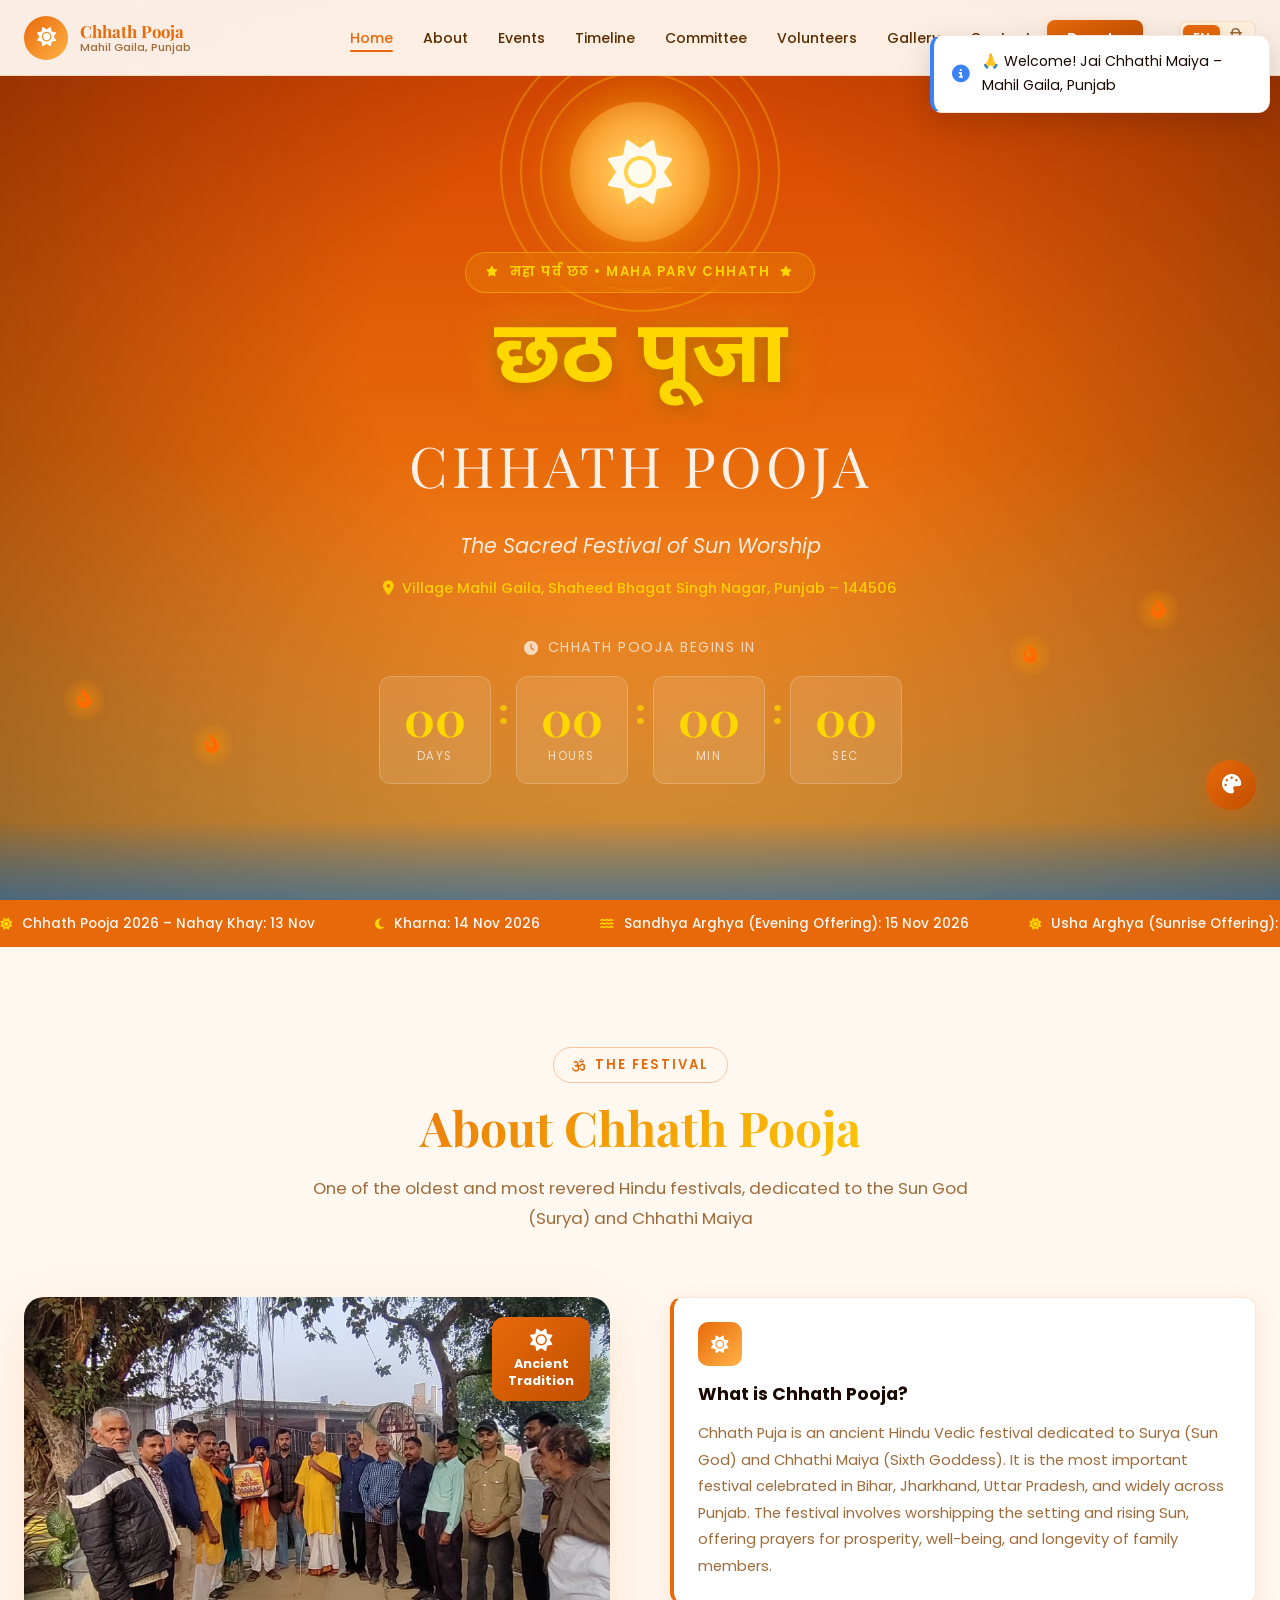
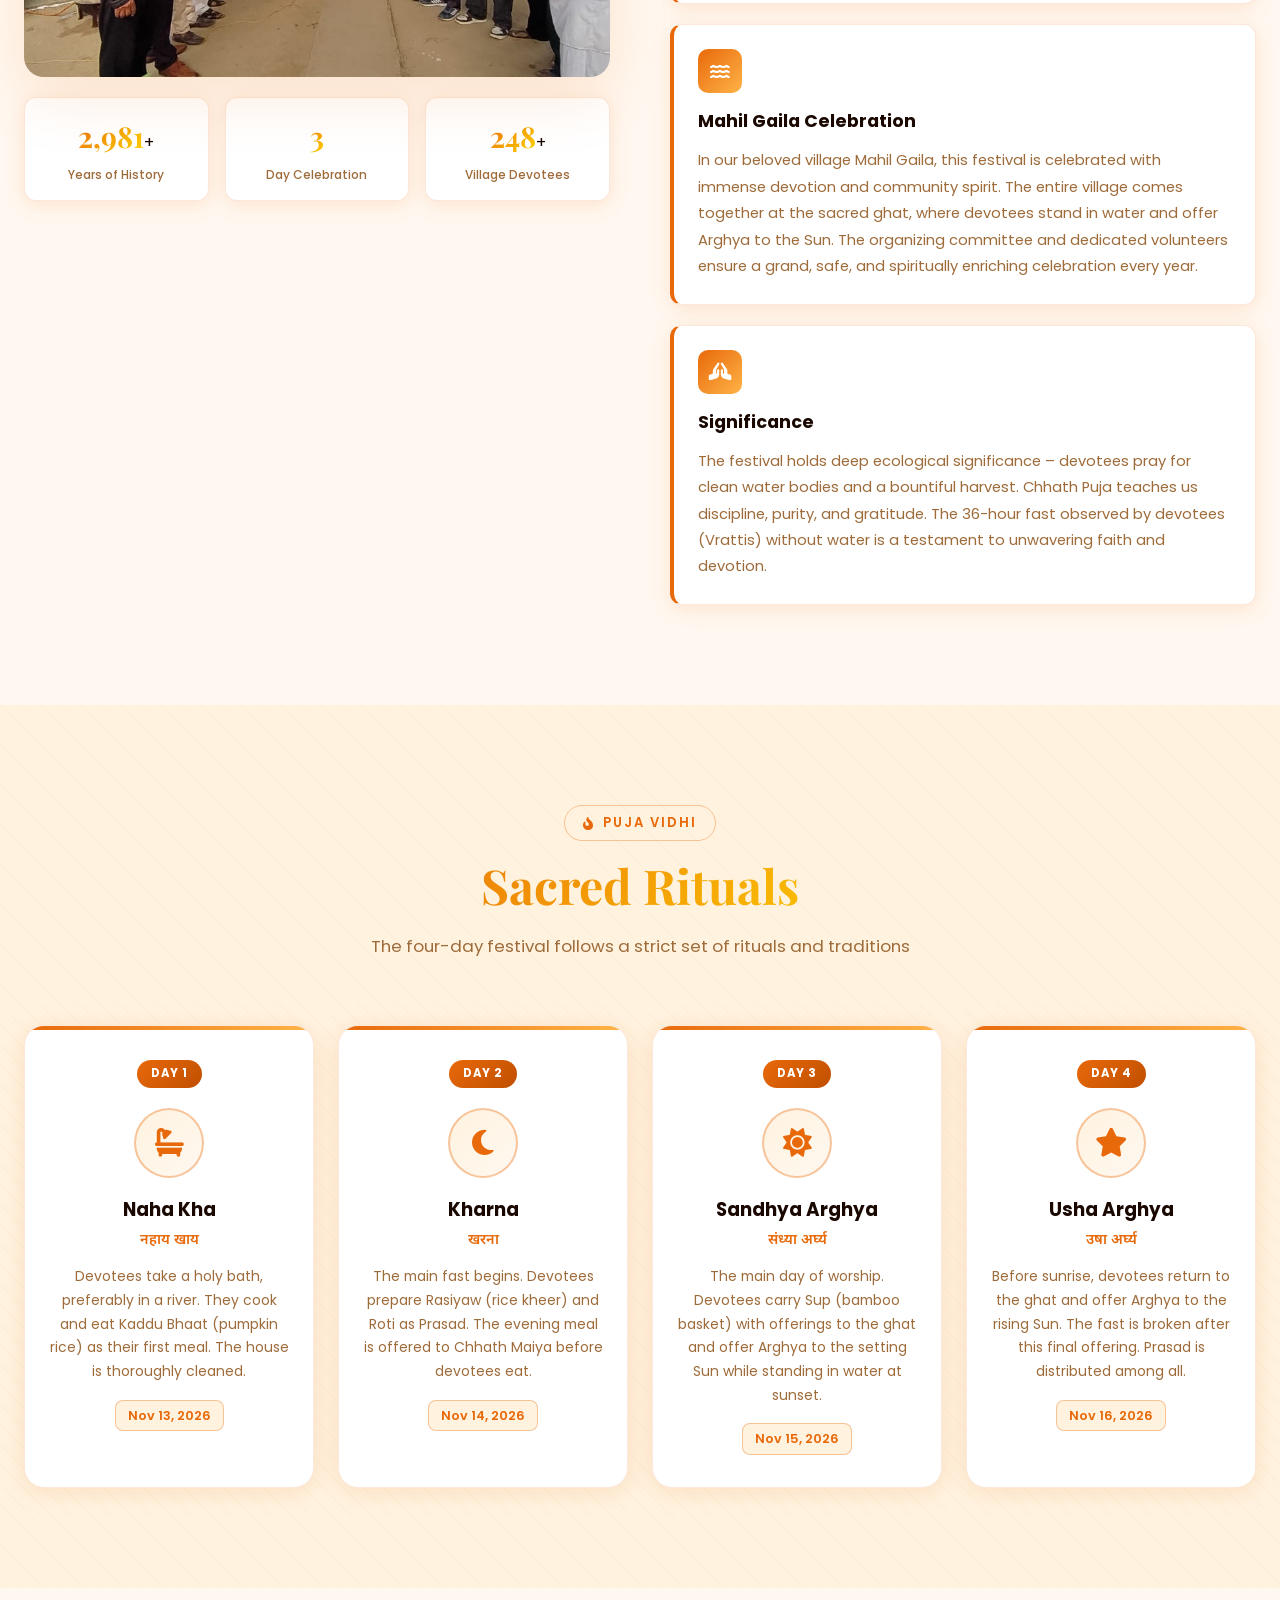
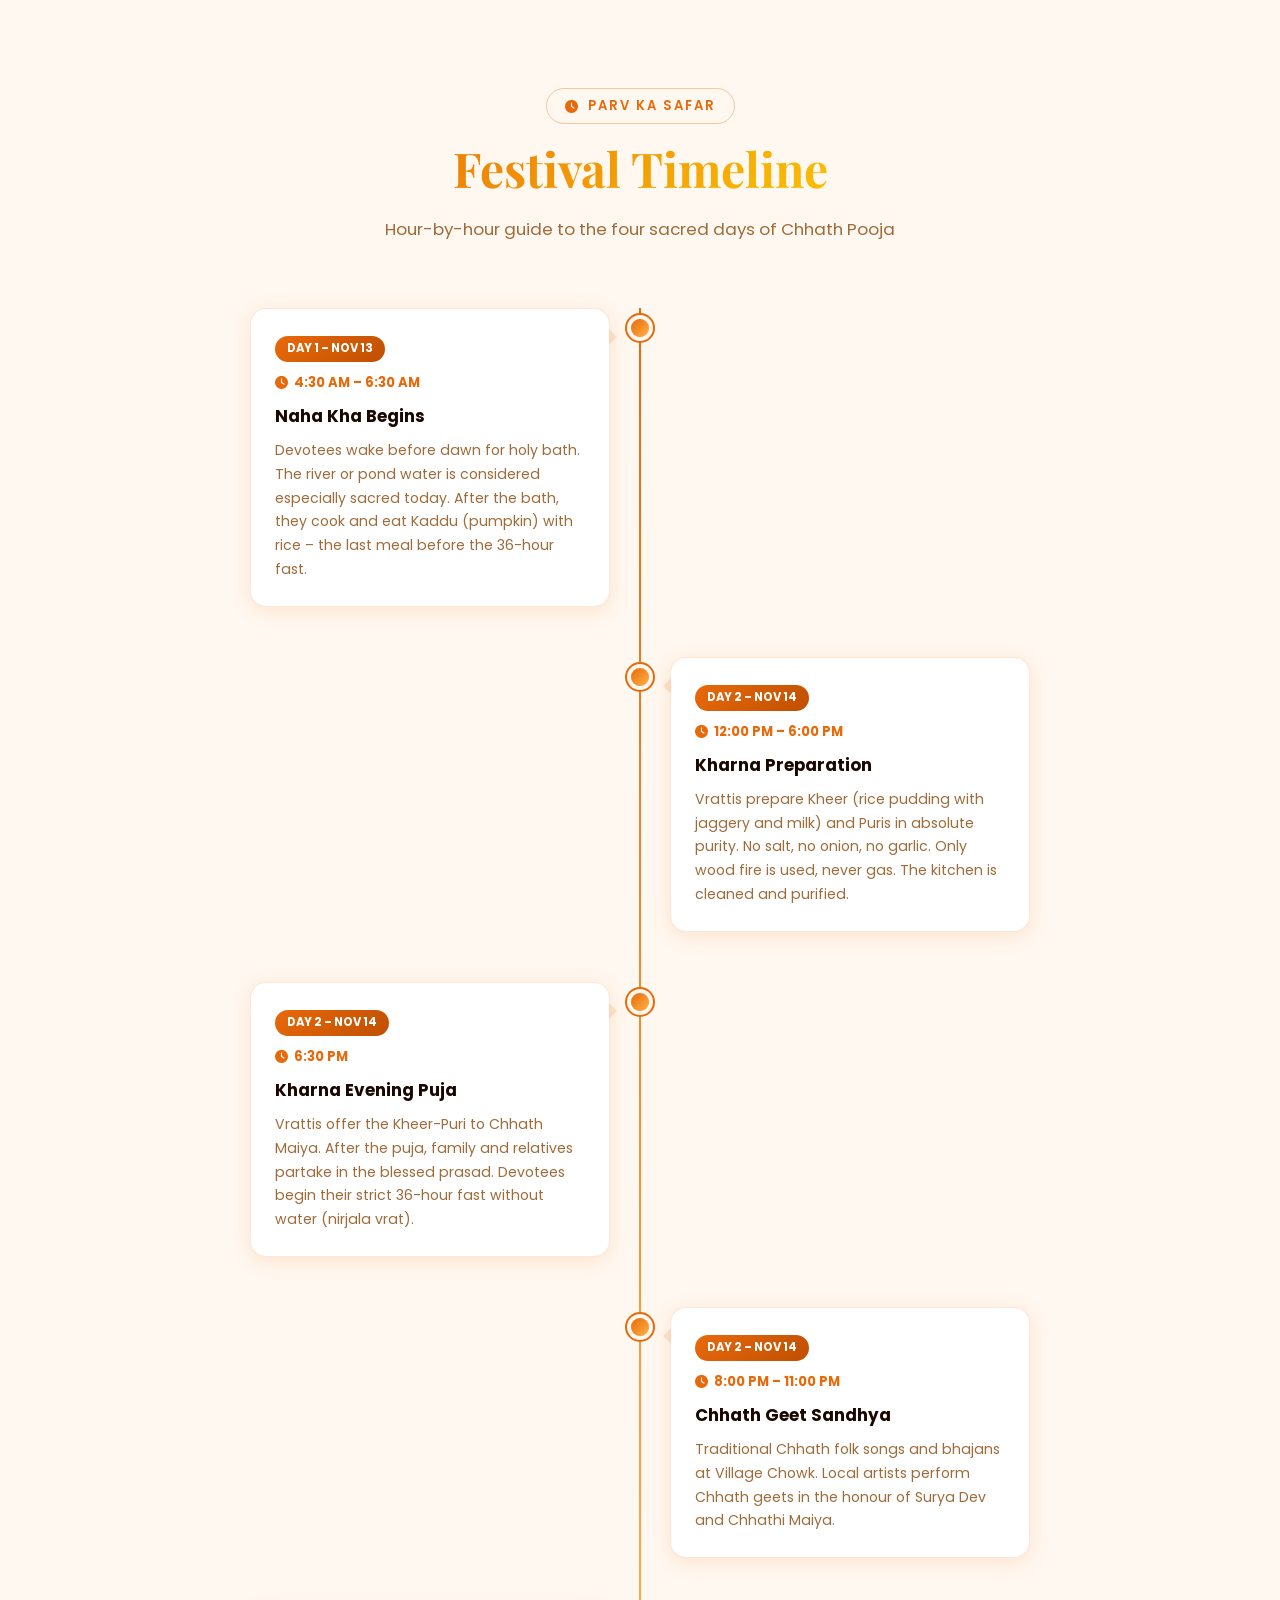
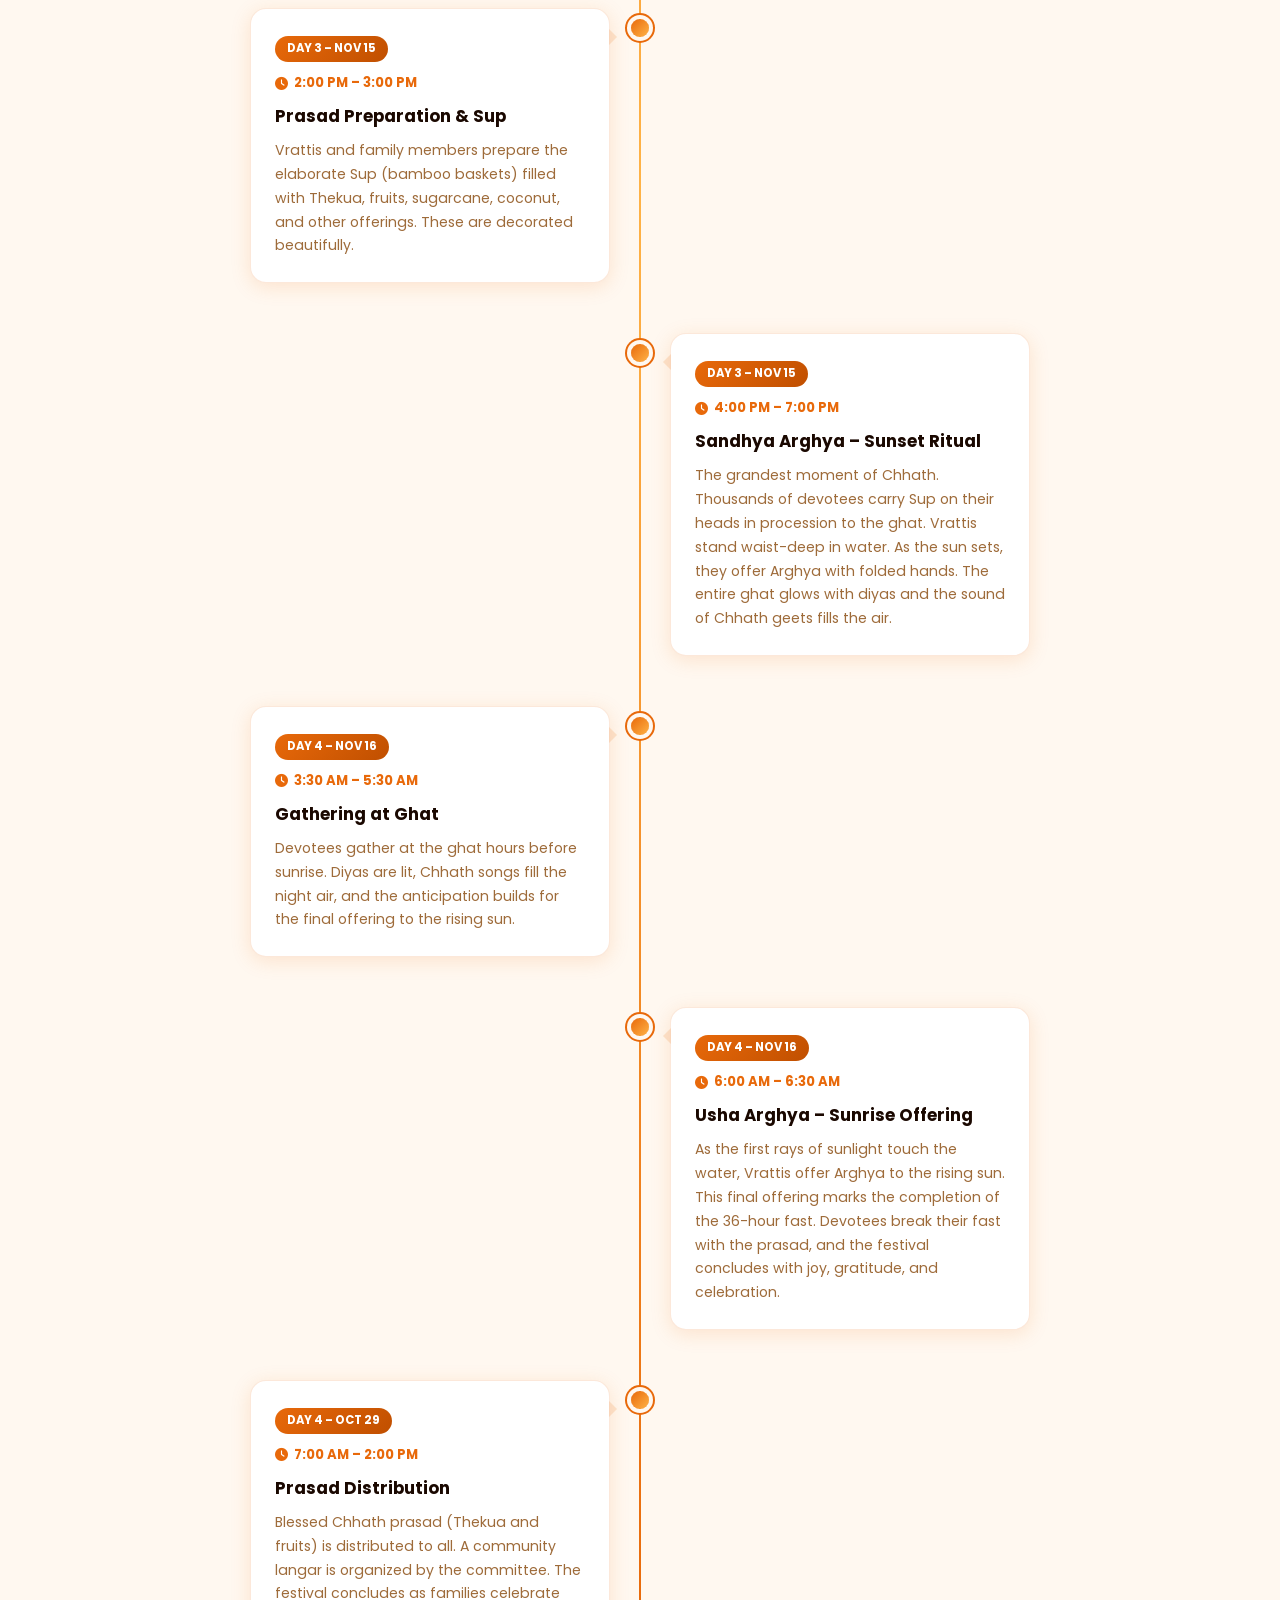
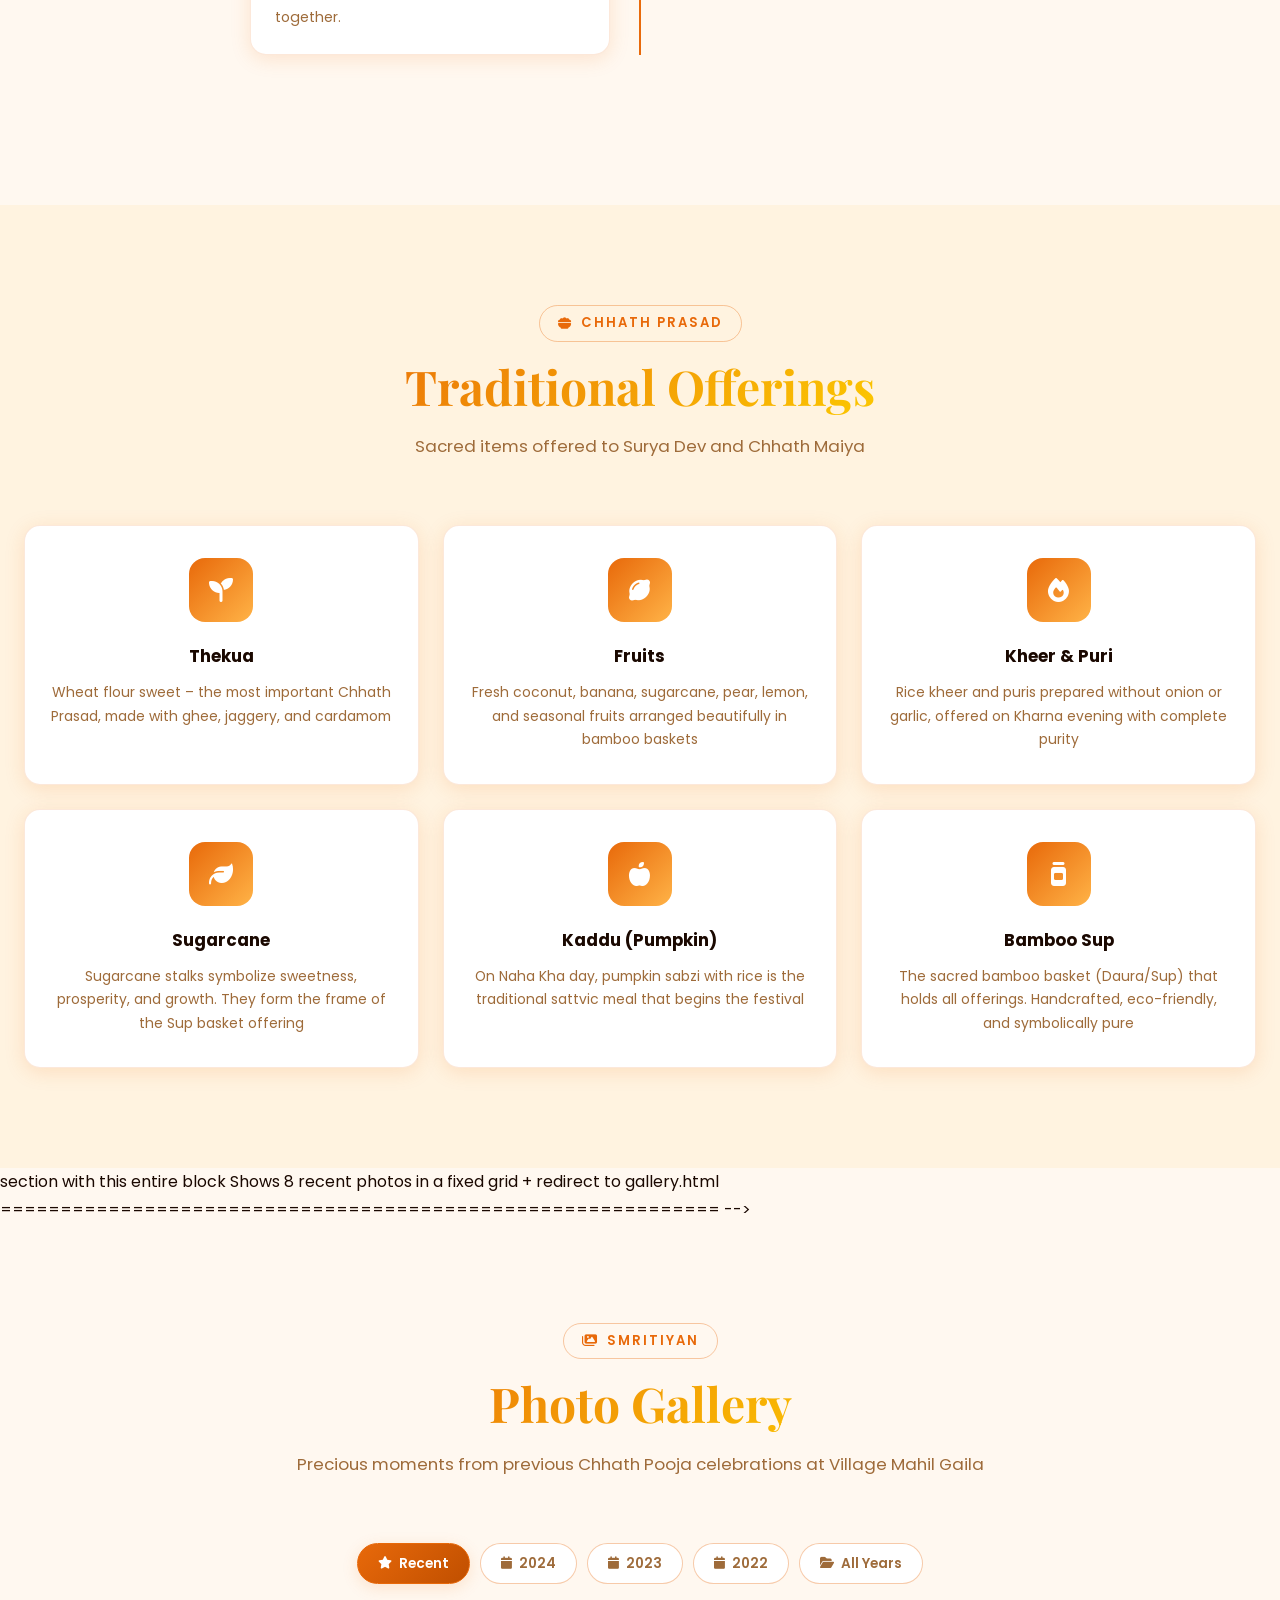
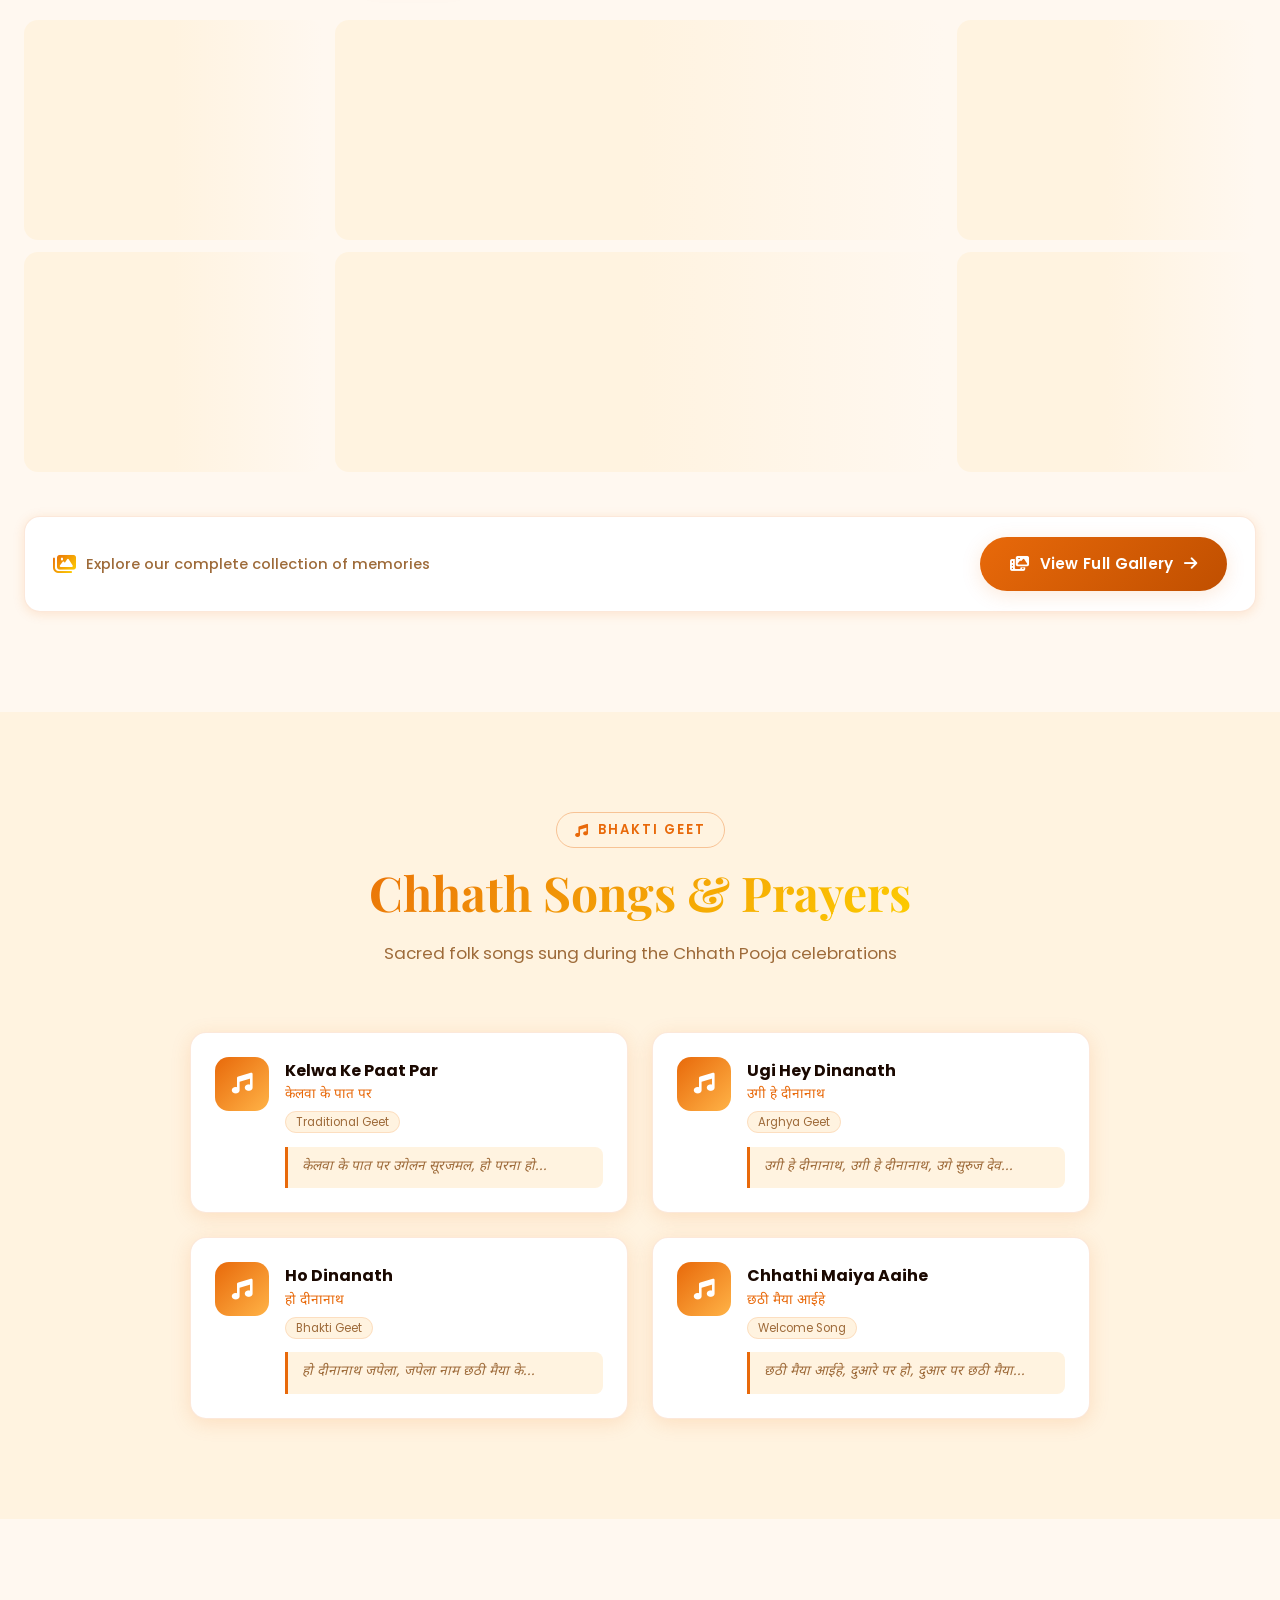
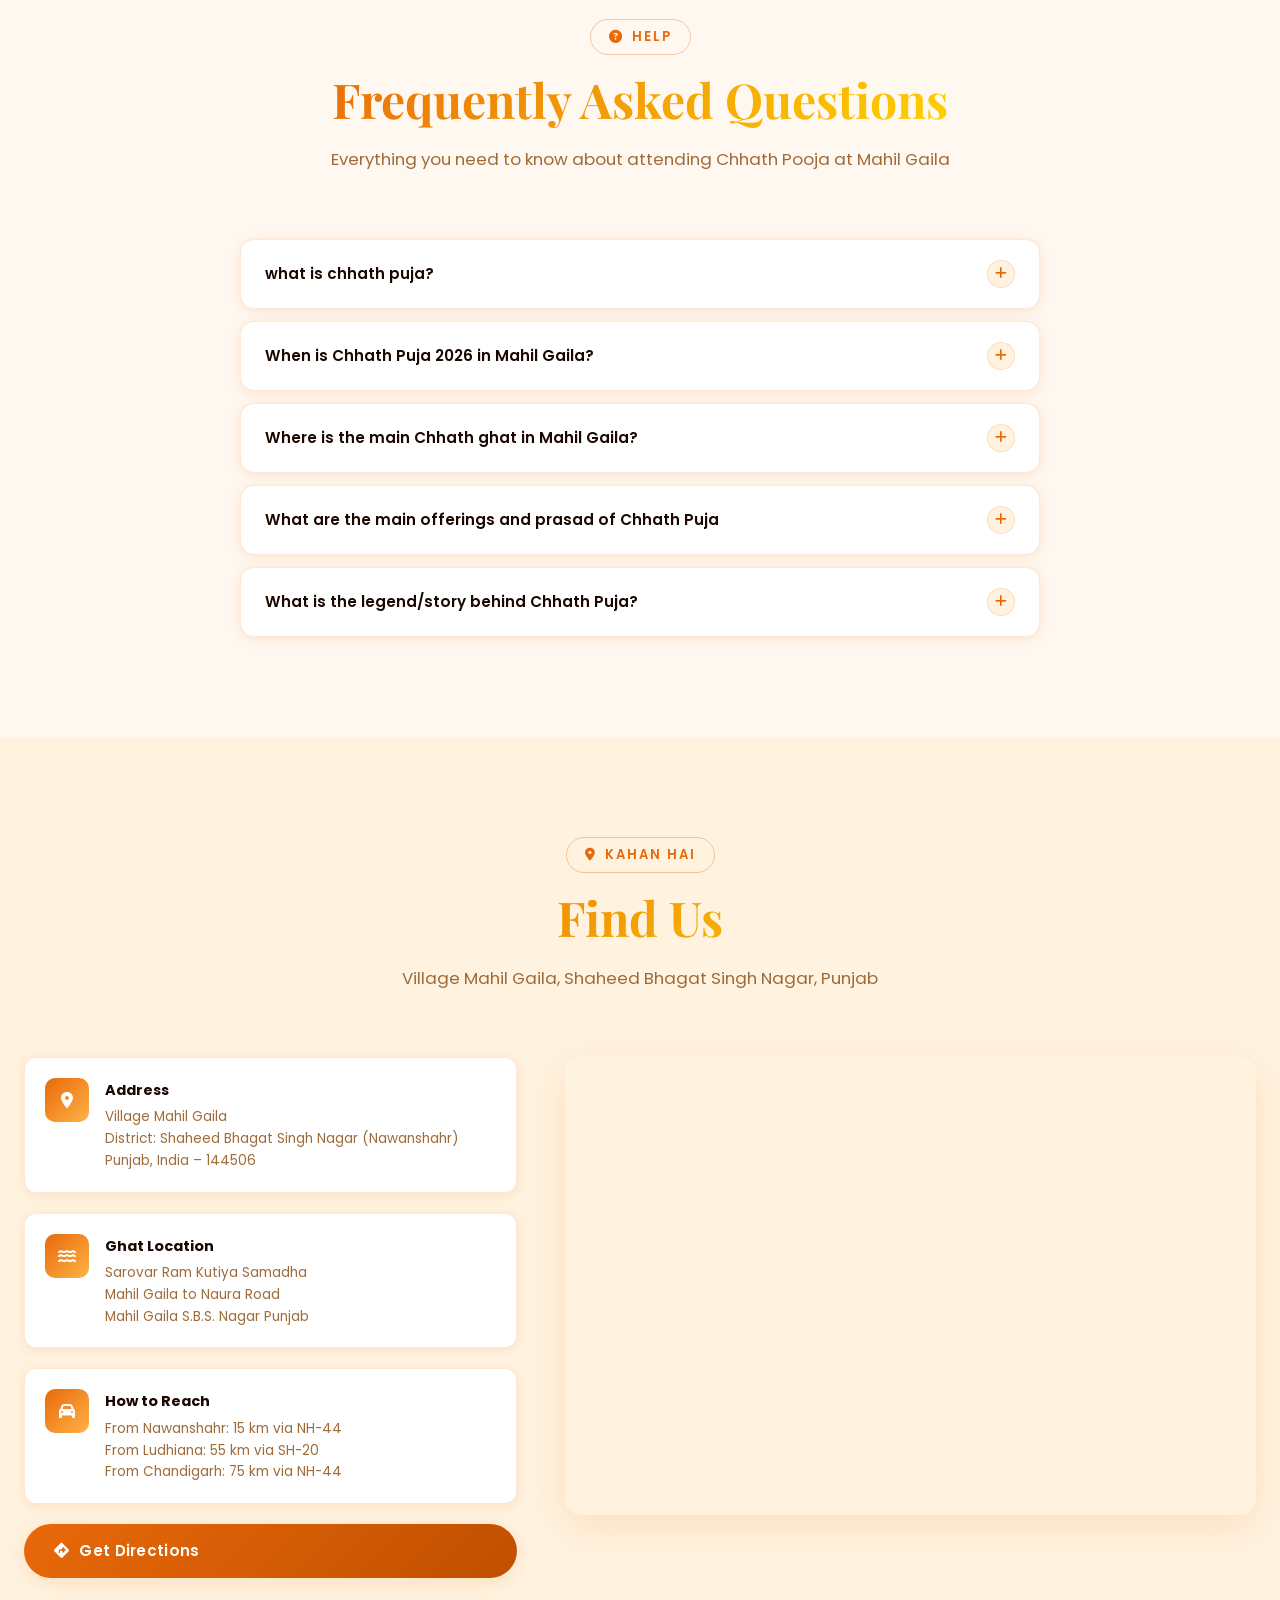
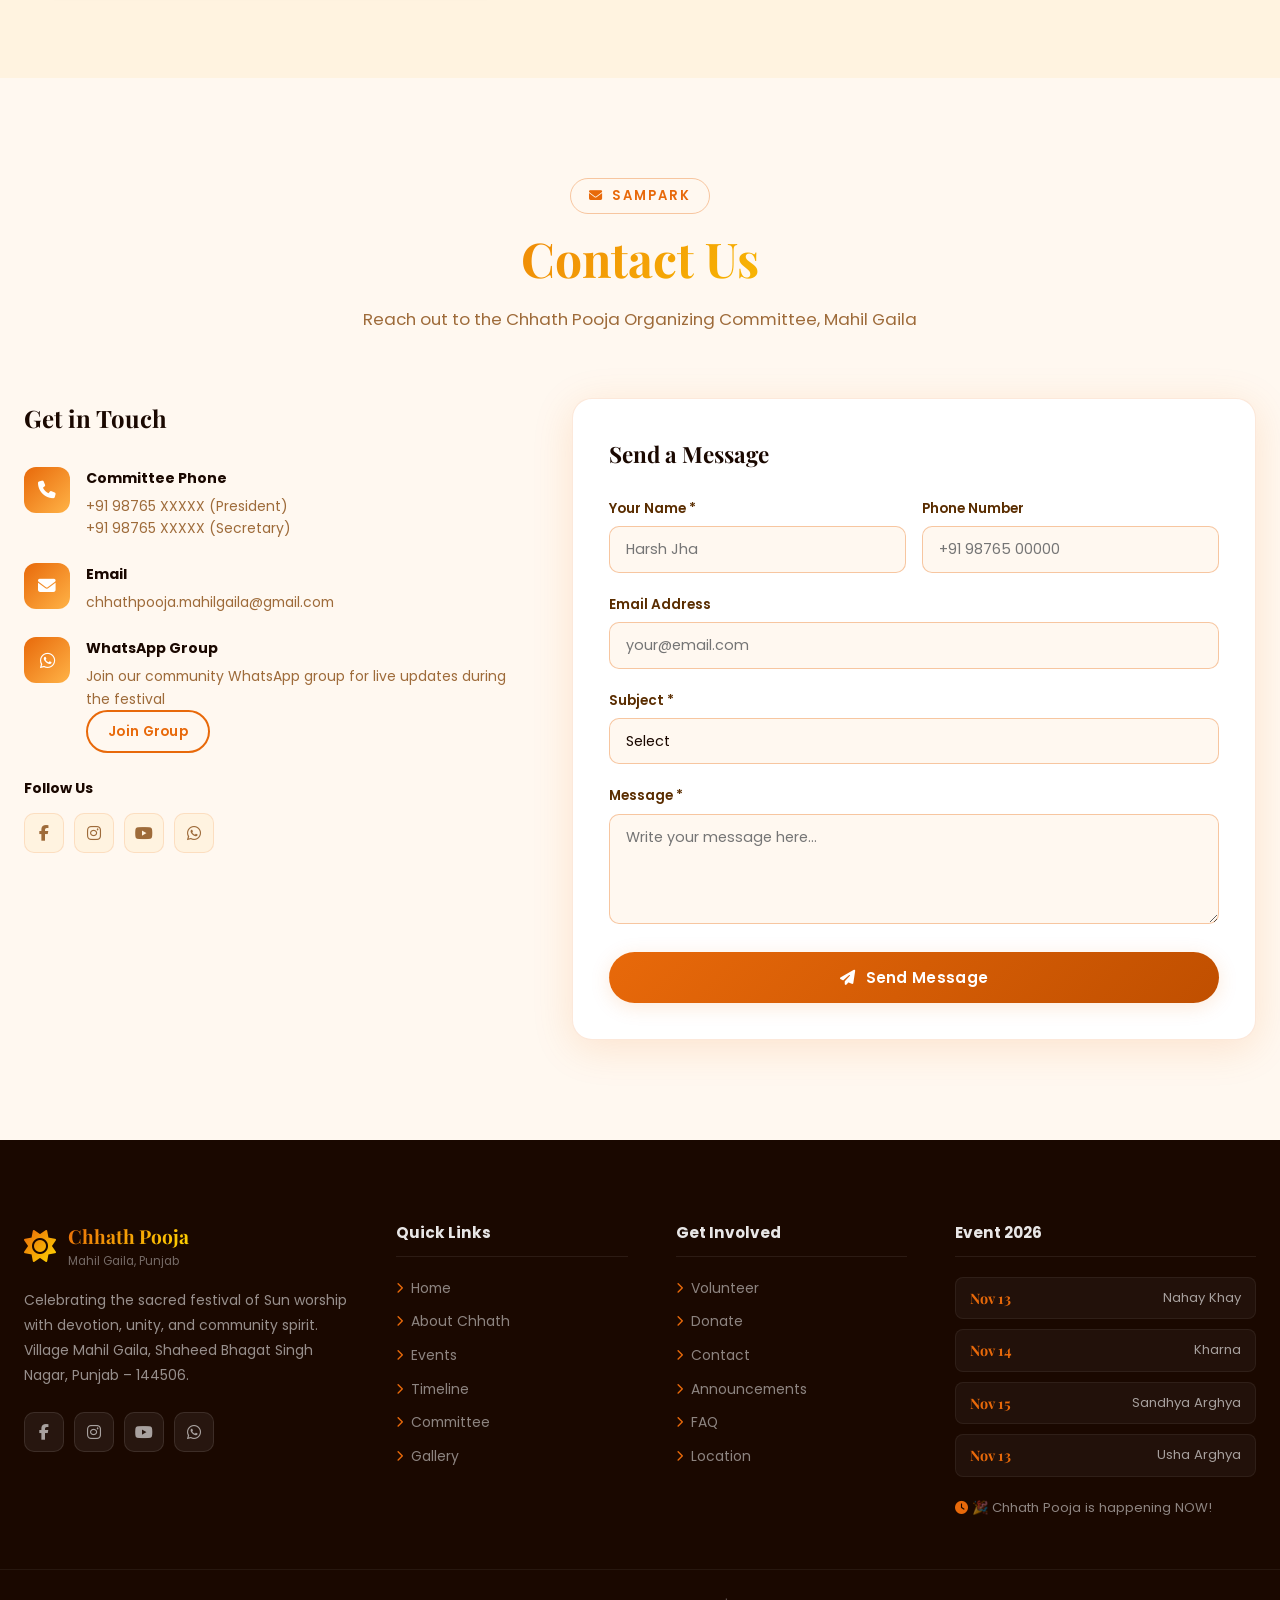
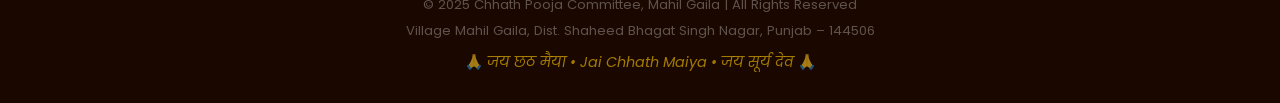
==== index.html @ b9996866 "Update print statement from 'Hello' to 'Goodbye'" ====
<!DOCTYPE html>
<html lang="en" data-theme="saffron">
<head>
  <meta charset="UTF-8" />
  <meta name="viewport" content="width=device-width, initial-scale=1.0" />

  <title>Chhath Puja 2026 | Mahil Gaila Village, Punjab | Official Celebration Website</title>

  <meta name="description" content="Official Chhath Puja 2026 website of Mahil Gaila Village, Shaheed Bhagat Singh Nagar, Punjab. Discover the history, rituals, schedule, gallery, volunteer activities and community celebrations of Chhath Mahaparv." />

  <meta name="keywords" content="Chhath Puja 2026, Chhath Mahaparv, Mahil Gaila, Chhath Puja Punjab, Chhath Festival, Surya Arghya, Chhathi Maiya, Bihar Festival, Chhath Celebration, Mahil Gaila Village, Shaheed Bhagat Singh Nagar" />

  <meta name="author" content="Chhath Puja Committee Mahil Gaila" />
  <meta name="robots" content="index, follow" />
  <meta name="theme-color" content="rgba(255, 248, 240, 0.95)" />

  <link rel="canonical" href="https://chathpujamahilgaila.vercel.app/" />

  <!-- Open Graph -->

  <meta property="og:title" content="Chhath Puja 2026 | Mahil Gaila Village, Punjab" />
  <meta property="og:description" content="Official website of Chhath Puja Mahaparv celebrated in Mahil Gaila Village, Punjab. Explore traditions, rituals, schedules and community participation." />
  <meta property="og:type" content="website" />
  <meta property="og:url" content="https://chathpujamahilgaila.vercel.app/" />
  <meta property="og:site_name" content="Chhath Puja Mahil Gaila" />
  <meta property="og:image" content="https://chathpujamahilgaila.vercel.app/faviconImg.png" />

  <!-- Twitter -->

  <meta name="twitter:card" content="summary_large_image" />
  <meta name="twitter:title" content="Chhath Puja 2026 | Mahil Gaila Village" />
  <meta name="twitter:description" content="Official Chhath Mahaparv website of Mahil Gaila Village, Punjab." />
  <meta name="twitter:image" content="https://chathpujamahilgaila.vercel.app/faviconImg.png" />

  <!-- Google Fonts -->

  <link rel="preconnect" href="https://fonts.googleapis.com" />
  <link rel="preconnect" href="https://fonts.gstatic.com" crossorigin />
  <link href="https://fonts.googleapis.com/css2?family=Playfair+Display:wght@400;600;700;900&family=Poppins:wght@300;400;500;600;700&family=Noto+Sans+Devanagari:wght@400;600;700&display=swap" rel="stylesheet" />

  <!-- Font Awesome -->

  <link rel="stylesheet" href="https://cdnjs.cloudflare.com/ajax/libs/font-awesome/6.5.0/css/all.min.css" />

  <!-- AOS -->

  <link rel="stylesheet" href="https://cdnjs.cloudflare.com/ajax/libs/aos/2.3.4/aos.css" />

  <!-- Main CSS -->

  <link rel="stylesheet" href="style.css" />

  <!-- Favicon -->

  <link rel="icon" type="image/png" href="faviconImg.png">

  <!-- Structured Data -->

  <script type="application/ld+json">
  {
    "@context": "https://schema.org",
    "@type": "Festival",
    "name": "Chhath Puja Mahaparv 2026",
    "description": "Annual Chhath Puja celebration organized by the Chhath Puja Committee of Mahil Gaila Village.",
    "url": "https://chathpujamahilgaila.vercel.app/",
    "location": {
      "@type": "Place",
      "name": "Mahil Gaila Village",
      "address": {
        "@type": "PostalAddress",
        "addressLocality": "Mahil Gaila",
        "addressRegion": "Punjab",
        "addressCountry": "India"
      }
    },
    "organizer": {
      "@type": "Organization",
      "name": "Chhath Puja Committee Mahil Gaila"
    }
  }
  </script>

</head>

<body>

  <!-- ============================================================
       PRELOADER
  ============================================================ -->
  <div id="preloader">
    <div class="preloader-inner">
      <div class="sun-loader">
        <div class="sun-ring"></div>
        <div class="sun-ring"></div>
        <div class="sun-core"><i class="fas fa-sun"></i></div>
      </div>
      <p class="preloader-text">जय छठ मैया</p>
      <p class="preloader-sub">Loading Chhath Pooja Mahil Gaila</p>
    </div>
  </div>

  <!-- ============================================================
       THEME SWITCHER
  ============================================================ -->
  <div class="theme-switcher" id="themeSwitcher">
    <button class="theme-toggle-btn" id="themeToggleBtn" title="Switch Theme">
      <i class="fas fa-palette"></i>
    </button>
    <div class="theme-panel" id="themePanel">
      <p class="theme-label">Choose Theme</p>
      <div class="theme-options">
        <button class="theme-option active" data-theme="saffron" title="Saffron Sunrise">
          <span class="theme-dot"></span>
          <span>Saffron</span>
        </button>
        <button class="theme-option" data-theme="royal" title="Royal Blue">
          <span class="theme-dot"></span>
          <span>Royal</span>
        </button>
        <button class="theme-option" data-theme="earth" title="Earth Tones">
          <span class="theme-dot"></span>
          <span>Earth</span>
        </button>
        <button class="theme-option" data-theme="night" title="Night Sky">
          <span class="theme-dot"></span>
          <span>Night</span>
        </button>
      </div>
    </div>
  </div>

  <!-- ============================================================
       SCROLL TO TOP
  ============================================================ -->
  <button class="scroll-top" id="scrollTop" title="Back to top">
    <i class="fas fa-arrow-up"></i>
  </button>

  <!-- ============================================================
       NAVIGATION
  ============================================================ -->
  <nav class="navbar" id="navbar">
    <div class="nav-container">
      <div class="nav-logo">
        <div class="logo-icon"><i class="fas fa-sun"></i></div>
        <div class="logo-text">
          <span class="logo-main">Chhath Pooja</span>
          <span class="logo-sub">Mahil Gaila, Punjab</span>
        </div>
      </div>

      <ul class="nav-links" id="navLinks">
        <li><a href="#home" class="nav-link active">Home</a></li>
        <li><a href="#about" class="nav-link">About</a></li>
        <li><a href="#events" class="nav-link">Events</a></li>
        <li><a href="#timeline" class="nav-link">Timeline</a></li>
        <li><a href="#committee" class="nav-link">Committee</a></li>
        <li><a href="#volunteers" class="nav-link">Volunteers</a></li>
        <li><a href="#gallery" class="nav-link">Gallery</a></li>
        <li><a href="#contact" class="nav-link">Contact</a></li>
        <li><a href="#donate" class="nav-link nav-cta">Donate</a></li>
      </ul>

      <div class="nav-right">
        <div class="lang-switcher">
          <button class="lang-btn active" data-lang="en">EN</button>
          <button class="lang-btn" data-lang="hi">हि</button>
        </div>
        <button class="hamburger" id="hamburger" aria-label="Toggle menu">
          <span></span><span></span><span></span>
        </button>
      </div>
    </div>
  </nav>

  <!-- ============================================================
       HERO SECTION
  ============================================================ -->
  <section class="hero" id="home">
    <div class="hero-bg">
      <div class="hero-overlay"></div>
      <div class="hero-particles" id="heroParticles"></div>
      <!-- Decorative Sun -->
      <div class="hero-sun">
        <div class="sun-halo"></div>
        <div class="sun-halo"></div>
        <div class="sun-halo"></div>
        <div class="sun-glow"><i class="fas fa-sun"></i></div>
      </div>
      <!-- Water Ripples -->
      <div class="hero-water">
        <div class="water-ripple"></div>
        <div class="water-ripple"></div>
        <div class="water-ripple"></div>
      </div>
    </div>

    <div class="hero-content">
      <div class="hero-badge" data-aos="fade-down" data-aos-duration="800">
        <i class="fas fa-star"></i>
        <span>महा पर्व छठ • Maha Parv Chhath</span>
        <i class="fas fa-star"></i>
      </div>
      <h1 class="hero-title" data-aos="fade-up" data-aos-duration="1000" data-aos-delay="100">
        <span class="hero-devanagari">छठ पूजा</span>
        <span class="hero-english">Chhath Pooja</span>
      </h1>
      <p class="hero-tagline" data-aos="fade-up" data-aos-duration="1000" data-aos-delay="200">
        <span class="lang-en">The Sacred Festival of Sun Worship</span>
        <span class="lang-hi" style="display:none">सूर्य उपासना का पवित्र पर्व</span>
      </p>
      <p class="hero-location" data-aos="fade-up" data-aos-duration="1000" data-aos-delay="300">
        <i class="fas fa-map-marker-alt"></i>
        <span class="lang-en">Village Mahil Gaila, Shaheed Bhagat Singh Nagar, Punjab – 144506</span>
        <span class="lang-hi" style="display:none">ग्राम महिल गैला, शहीद भगत सिंह नगर, पंजाब – 144506</span>
      </p>

      <!-- Countdown Timer -->
      <div class="hero-countdown" data-aos="fade-up" data-aos-duration="1000" data-aos-delay="400">
        <p class="countdown-label">
          <i class="fas fa-clock"></i>
          <span class="lang-en">Chhath Pooja Begins In</span>
          <span class="lang-hi" style="display:none">अगला छठ पर्व शुरू होगा</span>
        </p>
        <div class="countdown-grid" id="heroCountdown">
          <div class="countdown-item">
            <span class="count-number" id="cd-days">00</span>
            <span class="count-label">Days</span>
          </div>
          <div class="countdown-sep">:</div>
          <div class="countdown-item">
            <span class="count-number" id="cd-hours">00</span>
            <span class="count-label">Hours</span>
          </div>
          <div class="countdown-sep">:</div>
          <div class="countdown-item">
            <span class="count-number" id="cd-minutes">00</span>
            <span class="count-label">Min</span>
          </div>
          <div class="countdown-sep">:</div>
          <div class="countdown-item">
            <span class="count-number" id="cd-seconds">00</span>
            <span class="count-label">Sec</span>
          </div>
        </div>
      </div>

      <!-- <div class="hero-actions" data-aos="fade-up" data-aos-duration="1000" data-aos-delay="500">
        <a href="#events" class="btn btn-primary">
          <i class="fas fa-calendar-alt"></i>
          <span class="lang-en">View Events</span>
          <span class="lang-hi" style="display:none">कार्यक्रम देखें</span>
        </a>
        <a href="#about" class="btn btn-outline">
          <i class="fas fa-book-open"></i>
          <span class="lang-en">Learn More</span>
          <span class="lang-hi" style="display:none">और जानें</span>
        </a>
      </div> -->
    </div>



    <!-- Floating Diya Elements -->
    <div class="floating-diyas">
      <div class="diya diya-1"><i class="fas fa-fire-flame-curved"></i></div>
      <div class="diya diya-2"><i class="fas fa-fire-flame-curved"></i></div>
      <div class="diya diya-3"><i class="fas fa-fire-flame-curved"></i></div>
      <div class="diya diya-4"><i class="fas fa-fire-flame-curved"></i></div>
    </div>
  </section>

  <!-- ============================================================
       MARQUEE / ANNOUNCEMENT BAR
  ============================================================ -->
  <div class="announcement-bar">
    <div class="announcement-track">
      <span><i class="fas fa-sun"></i> Chhath Pooja 2026 – Nahay Khay: 13 Nov</span>
      <span><i class="fas fa-moon"></i> Kharna: 14 Nov 2026</span>
      <span><i class="fas fa-water"></i> Sandhya Arghya (Evening Offering): 15 Nov 2026</span>
      <span><i class="fas fa-sun"></i> Usha Arghya (Sunrise Offering): 16 Nov 2026</span>
      <span><i class="fas fa-map-marker-alt"></i> Location: Village Mahil Gaila, SBS Nagar, Punjab 144506</span>
      <span><i class="fas fa-hands-praying"></i> जय छठ मैया • Jai Chhath Maiya</span>
      <span><i class="fas fa-sun"></i> Chhath Pooja 2026 – Nahay Khay: 13 Nov</span>
      <span><i class="fas fa-moon"></i> Kharna: 14 Nov 2026</span>
      <span><i class="fas fa-water"></i> Sandhya Arghya (Evening Offering): 15 Nov 2026</span>
      <span><i class="fas fa-sun"></i> Usha Arghya (Sunrise Offering): 16 Nov 2026</span>
      <span><i class="fas fa-map-marker-alt"></i> Location: Village Mahil Gaila, SBS Nagar, Punjab 144506</span>
      <span><i class="fas fa-hands-praying"></i> जय छठ मैया • Jai Chhath Maiya</span>
    </div>
     
  </div>

  <!-- ============================================================
       ABOUT SECTION
  ============================================================ -->
  <section class="section about-section" id="about">
    <div class="container">
      <div class="section-header" data-aos="fade-up">
        <span class="section-eyebrow"><i class="fas fa-om"></i> The Festival</span>
        <h2 class="section-title">About Chhath Pooja</h2>
        <p class="section-subtitle">One of the oldest and most revered Hindu festivals, dedicated to the Sun God (Surya) and Chhathi Maiya</p>
      </div>

      <div class="about-grid">
        <div class="about-visual" data-aos="fade-right" data-aos-duration="1000">
          <div class="about-image-container">
            <img src="img1.jpeg"
                 alt="Chhath Pooja celebration at sunrise" class="about-main-img" loading="lazy" />
            <div class="about-img-badge">
              <i class="fas fa-sun"></i>
              <span>Ancient<br/>Tradition</span>
            </div>
          </div>
          <div class="about-stats-row">
            <div class="about-stat">
              <span class="stat-num" data-target="3000">3000</span><span>+</span>
              <span class="stat-label">Years of History</span>
            </div>
            <div class="about-stat">
              <span class="stat-num" data-target="4">0</span>
              <span class="stat-label">Day Celebration</span>
            </div>
            <div class="about-stat">
              <span class="stat-num" data-target="250">0</span><span>+</span>
              <span class="stat-label">Village Devotees</span>
            </div>
          </div>
        </div>

        <div class="about-content" data-aos="fade-left" data-aos-duration="1000">
          <div class="about-card">
            <div class="about-card-icon"><i class="fas fa-sun"></i></div>
            <h3>What is Chhath Pooja?</h3>
            
            <p><span class="lang-en">Chhath Puja is an ancient Hindu Vedic festival dedicated to Surya (Sun God) and Chhathi Maiya (Sixth Goddess). It is the most important festival celebrated in Bihar, Jharkhand, Uttar Pradesh, and widely across Punjab. The festival involves worshipping the setting and rising Sun, offering prayers for prosperity, well-being, and longevity of family members.</span></p>
            <p><span class="lang-hi" style="display:none">छठ पूजा एक प्राचीन हिंदू वैदिक त्योहार है जो सूर्य देव (सूर्य भगवान) और छठी मैया (छठी देवी) को समर्पित है। यह बिहार, झारखंड, उत्तर प्रदेश और पंजाब में बड़े स्तर पर मनाया जाने वाला सबसे महत्वपूर्ण त्योहार है। इस पर्व में डूबते और उगते सूर्य की पूजा की जाती है तथा परिवार के सदस्यों की सुख-समृद्धि, कल्याण और दीर्घायु के लिए प्रार्थना की जाती है।</span></p>
          </div>
          <div class="about-card">
            <div class="about-card-icon"><i class="fas fa-water"></i></div>
            <h3>Mahil Gaila Celebration</h3>
            <p><span class="lang-en">In our beloved village Mahil Gaila, this festival is celebrated with immense devotion and community spirit. The entire village comes together at the sacred ghat, where devotees stand in water and offer Arghya to the Sun. The organizing committee and dedicated volunteers ensure a grand, safe, and spiritually enriching celebration every year.</span></p>
            <p><span class="lang-hi" style="display:none">हमारे प्यारे गांव महिल गैला में, यह त्योहार अत्यंत भक्ति और सामुदायिक भावना के साथ मनाया जाता है। पूरा गांव पवित्र घाट पर एकत्र होता है, जहां भक्त पानी में खड़े होकर सूर्य को अर्घ्य अर्पित करते हैं। आयोजक समिति और समर्पित स्वयंसेवक हर साल एक भव्य, सुरक्षित और आध्यात्मिक रूप से समृद्ध उत्सव सुनिश्चित करते हैं।</span></p>
          </div>
          <div class="about-card">
            <div class="about-card-icon"><i class="fas fa-hands-praying"></i></div>
            <h3>Significance</h3>
            <p>The festival holds deep ecological significance – devotees pray for clean water bodies and a bountiful harvest. Chhath Puja teaches us discipline, purity, and gratitude. The 36-hour fast observed by devotees (Vrattis) without water is a testament to unwavering faith and devotion.</p>
          </div>
        </div>
      </div>
    </div>
  </section>

  <!-- ============================================================
       RITUALS SECTION
  ============================================================ -->
  <section class="section rituals-section" id="rituals">
    <div class="section-bg-pattern"></div>
    <div class="container">
      <div class="section-header" data-aos="fade-up">
        <span class="section-eyebrow"><i class="fas fa-fire-flame-curved"></i> Puja Vidhi</span>
        <h2 class="section-title">Sacred Rituals</h2>
        <p class="section-subtitle">The four-day festival follows a strict set of rituals and traditions</p>
      </div>

      <div class="rituals-grid">
        <div class="ritual-card" data-aos="zoom-in" data-aos-delay="0">
          <div class="ritual-day">Day 1</div>
          <div class="ritual-icon"><i class="fas fa-bath"></i></div>
          <h3 class="ritual-name">Naha Kha</h3>
          <p class="ritual-date">नहाय खाय</p>
          <p class="ritual-desc">Devotees take a holy bath, preferably in a river. They cook and eat Kaddu Bhaat (pumpkin rice) as their first meal. The house is thoroughly cleaned.</p>
          <div class="ritual-tag">Nov 13, 2026</div>
        </div>
        <div class="ritual-card" data-aos="zoom-in" data-aos-delay="100">
          <div class="ritual-day">Day 2</div>
          <div class="ritual-icon"><i class="fas fa-moon"></i></div>
          <h3 class="ritual-name">Kharna</h3>
          <p class="ritual-date">खरना</p>
          <p class="ritual-desc">The main fast begins. Devotees prepare Rasiyaw (rice kheer) and Roti as Prasad. The evening meal is offered to Chhath Maiya before devotees eat.</p>
          <div class="ritual-tag">Nov 14, 2026</div>
        </div>
        <div class="ritual-card" data-aos="zoom-in" data-aos-delay="200">
          <div class="ritual-day">Day 3</div>
          <div class="ritual-icon"><i class="fas fa-sun"></i></div>
          <h3 class="ritual-name">Sandhya Arghya</h3>
          <p class="ritual-date">संध्या अर्घ्य</p>
          <p class="ritual-desc">The main day of worship. Devotees carry Sup (bamboo basket) with offerings to the ghat and offer Arghya to the setting Sun while standing in water at sunset.</p>
          <div class="ritual-tag">Nov 15, 2026</div>
        </div>
        <div class="ritual-card" data-aos="zoom-in" data-aos-delay="300">
          <div class="ritual-day">Day 4</div>
          <div class="ritual-icon"><i class="fas fa-star"></i></div>
          <h3 class="ritual-name">Usha Arghya</h3>
          <p class="ritual-date">उषा अर्घ्य</p>
          <p class="ritual-desc">Before sunrise, devotees return to the ghat and offer Arghya to the rising Sun. The fast is broken after this final offering. Prasad is distributed among all.</p>
          <div class="ritual-tag">Nov 16, 2026</div>
        </div>
      </div>
    </div>
  </section>

  <!-- ============================================================
       EVENTS SECTION
  ============================================================ -->
  <!-- <section class="section events-section" id="events">
    <div class="container">
      <div class="section-header" data-aos="fade-up">
        <span class="section-eyebrow"><i class="fas fa-calendar-alt"></i> 2026 Programme</span>
        <h2 class="section-title">Event Schedule</h2>
        <p class="section-subtitle">Complete schedule of Chhath Pooja 2026 celebrations at Mahil Gaila</p>
      </div>

      <div class="events-tabs" data-aos="fade-up">
        <button class="tab-btn active" data-tab="all">All Events</button>
        <button class="tab-btn" data-tab="puja">Puja Rituals</button>
        <button class="tab-btn" data-tab="cultural">Cultural</button>
        <button class="tab-btn" data-tab="community">Community</button>
      </div>

      <div class="events-grid" id="eventsGrid">
          Event cards injected by JS  -->
     <!-- </div>
    </div>
  </section> -->

  <!-- ============================================================
       TIMELINE SECTION
  ============================================================ -->
  <section class="section timeline-section" id="timeline">
    <div class="container">
      <div class="section-header" data-aos="fade-up">
        <span class="section-eyebrow"><i class="fas fa-clock"></i> Parv Ka Safar</span>
        <h2 class="section-title">Festival Timeline</h2>
        <p class="section-subtitle">Hour-by-hour guide to the four sacred days of Chhath Pooja</p>
      </div>

      <div class="timeline-wrapper">
        <div class="timeline-line"></div>
        <div id="timelineItems"></div>
      </div>
    </div>
  </section>

  <!-- ============================================================
       PRASAD / OFFERINGS SECTION
  ============================================================ -->
  <section class="section prasad-section" id="prasad">
    <div class="container">
      <div class="section-header" data-aos="fade-up">
        <span class="section-eyebrow"><i class="fas fa-bowl-food"></i> Chhath Prasad</span>
        <h2 class="section-title">Traditional Offerings</h2>
        <p class="section-subtitle">Sacred items offered to Surya Dev and Chhath Maiya</p>
      </div>

      <div class="prasad-grid">
        <div class="prasad-card" data-aos="flip-left" data-aos-delay="0">
          <div class="prasad-icon"><i class="fas fa-seedling"></i></div>
          <h4>Thekua</h4>
          <p>Wheat flour sweet – the most important Chhath Prasad, made with ghee, jaggery, and cardamom</p>
        </div>
        <div class="prasad-card" data-aos="flip-left" data-aos-delay="100">
          <div class="prasad-icon"><i class="fas fa-lemon"></i></div>
          <h4>Fruits</h4>
          <p>Fresh coconut, banana, sugarcane, pear, lemon, and seasonal fruits arranged beautifully in bamboo baskets</p>
        </div>
        <div class="prasad-card" data-aos="flip-left" data-aos-delay="200">
          <div class="prasad-icon"><i class="fas fa-fire"></i></div>
          <h4>Kheer & Puri</h4>
          <p>Rice kheer and puris prepared without onion or garlic, offered on Kharna evening with complete purity</p>
        </div>
        <div class="prasad-card" data-aos="flip-left" data-aos-delay="300">
          <div class="prasad-icon"><i class="fas fa-leaf"></i></div>
          <h4>Sugarcane</h4>
          <p>Sugarcane stalks symbolize sweetness, prosperity, and growth. They form the frame of the Sup basket offering</p>
        </div>
        <div class="prasad-card" data-aos="flip-left" data-aos-delay="400">
          <div class="prasad-icon"><i class="fas fa-apple-whole"></i></div>
          <h4>Kaddu (Pumpkin)</h4>
          <p>On Naha Kha day, pumpkin sabzi with rice is the traditional sattvic meal that begins the festival</p>
        </div>
        <div class="prasad-card" data-aos="flip-left" data-aos-delay="500">
          <div class="prasad-icon"><i class="fas fa-jar"></i></div>
          <h4>Bamboo Sup</h4>
          <p>The sacred bamboo basket (Daura/Sup) that holds all offerings. Handcrafted, eco-friendly, and symbolically pure</p>
        </div>
      </div>
    </div>
  </section>

  <!-- ============================================================
       COMMITTEE SECTION
  ============================================================ -->
  <!-- <section class="section committee-section" id="committee">
    <div class="container">
      <div class="section-header" data-aos="fade-up">
        <span class="section-eyebrow"><i class="fas fa-users-gear"></i> Organizing Body</span>
        <h2 class="section-title">Our Committee</h2>
        <p class="section-subtitle">Dedicated leaders who make this sacred celebration possible every year</p>
      </div>

      <div class="committee-grid" id="committeeGrid">
          Populated by JS  
      </div>
    </div>
  </section> -->

  <!-- ============================================================
       VOLUNTEERS SECTION
  ============================================================ -->
  <!-- <section class="section volunteers-section" id="volunteers">
    <div class="container">
      <div class="section-header" data-aos="fade-up">
        <span class="section-eyebrow"><i class="fas fa-hands-helping"></i> Seva Team</span>
        <h2 class="section-title">Our Volunteers</h2>
        <p class="section-subtitle">The backbone of Chhath celebrations – our dedicated seva-bhavi volunteers</p>
      </div>

      <div class="volunteer-categories" data-aos="fade-up">
        <div class="vol-category">
          <div class="vol-cat-icon"><i class="fas fa-shield-halved"></i></div>
          <h4>Security & Safety</h4>
          <p>Managing crowd control, ghat safety, and emergency response during all rituals</p>
          <span class="vol-count">12 Volunteers</span>
        </div>
        <div class="vol-category">
          <div class="vol-cat-icon"><i class="fas fa-lightbulb"></i></div>
          <h4>Decoration & Lighting</h4>
          <p>Setting up beautiful lighting, floral decorations, and rangoli across the ghat area</p>
          <span class="vol-count">18 Volunteers</span>
        </div>
        <div class="vol-category">
          <div class="vol-cat-icon"><i class="fas fa-bowl-rice"></i></div>
          <h4>Prasad Distribution</h4>
          <p>Organizing and distributing prasad to all devotees with love and devotion</p>
          <span class="vol-count">20 Volunteers</span>
        </div>
        <div class="vol-category">
          <div class="vol-cat-icon"><i class="fas fa-camera"></i></div>
          <h4>Photography & Media</h4>
          <p>Capturing precious memories and managing live streaming of the event</p>
          <span class="vol-count">6 Volunteers</span>
        </div>
        <div class="vol-category">
          <div class="vol-cat-icon"><i class="fas fa-kit-medical"></i></div>
          <h4>Medical Aid</h4>
          <p>First aid station and medical support for devotees throughout the festival</p>
          <span class="vol-count">8 Volunteers</span>
        </div>
        <div class="vol-category">
          <div class="vol-cat-icon"><i class="fas fa-droplet"></i></div>
          <h4>Ghat Management</h4>
          <p>Maintaining cleanliness of the ghat and water body before and after rituals</p>
          <span class="vol-count">15 Volunteers</span>
        </div>
      </div>

      <div class="volunteer-join" data-aos="fade-up">
        <div class="join-card">
          <div class="join-icon"><i class="fas fa-heart"></i></div>
          <h3>Join as a Volunteer</h3>
          <p>Be a part of this sacred celebration. Volunteer your time and make a difference in organizing Chhath Pooja 2025 at Mahil Gaila.</p>
          <a href="#contact" class="btn btn-primary">
            <i class="fas fa-hand-holding-heart"></i> Register as Volunteer
          </a>
        </div>
      </div>
    </div>
  </section> -->

  <!-- ============================================================
       GALLERY SECTION
  ============================================================ 
  <section class="section gallery-section" id="gallery">
    <div class="container">
      <div class="section-header" data-aos="fade-up">
        <span class="section-eyebrow"><i class="fas fa-images"></i> Memories</span>
        <h2 class="section-title">Photo Gallery</h2>
        <p class="section-subtitle">Precious moments from previous Chhath Pooja celebrations at Mahil Gaila</p>
      </div>

      <div class="gallery-filter" data-aos="fade-up">
        <button class="filter-btn active" data-filter="all">All</button>
        <button class="filter-btn" data-filter="sunrise">Sunrise Arghya</button>
        <button class="filter-btn" data-filter="sunset">Sunset Arghya</button>
        <button class="filter-btn" data-filter="prasad">Prasad & Rituals</button>
        <button class="filter-btn" data-filter="community">Community</button>
      </div>

      <div class="gallery-masonry" id="galleryGrid">
         <!-- Populated by JS 
      </div>

      
      <div class="lightbox" id="lightbox">
        <button class="lightbox-close" id="lightboxClose"><i class="fas fa-times"></i></button>
        <button class="lightbox-prev" id="lightboxPrev"><i class="fas fa-chevron-left"></i></button>
        <button class="lightbox-next" id="lightboxNext"><i class="fas fa-chevron-right"></i></button>
        <div class="lightbox-content">
          <img src="" alt="" id="lightboxImg" />
          <p id="lightboxCaption"></p>
        </div>
      </div>
    </div>
  </section> -->
  <!-- ============================================================
  GALLERY SECTION — Drop-in replacement for index.html
  Replace the old <!-- GALLERY --> section with this entire block
  Shows 8 recent photos in a fixed grid + redirect to gallery.html
============================================================ -->

<section class="section gallery-section" id="gallery">
  <div class="container">

    <!-- Header -->
    <div class="section-header" data-aos="fade-up">
      <span class="section-eyebrow"><i class="fas fa-images"></i> Smritiyan</span>
      <h2 class="section-title">Photo Gallery</h2>
      <p class="section-subtitle">Precious moments from previous Chhath Pooja celebrations at Village Mahil Gaila</p>
    </div>

    <!-- Year Pills (decorative on index page) -->
    <div class="gallery-year-strip" data-aos="fade-up" data-aos-delay="100">
      <span class="year-pill active"><i class="fas fa-star"></i> Recent</span>
      <span class="year-pill"><i class="fas fa-calendar"></i> 2024</span>
      <span class="year-pill"><i class="fas fa-calendar"></i> 2023</span>
      <span class="year-pill"><i class="fas fa-calendar"></i> 2022</span>
      <a href="gallery.html" class="year-pill year-pill-link"><i class="fas fa-folder-open"></i> All Years</a>
    </div>

    <!-- Fixed 8-photo Grid -->
    <div class="gallery-home-grid" id="galleryHomeGrid" data-aos="fade-up" data-aos-delay="150">
      <!-- Skeleton loaders shown while JS loads -->
      <div class="g-skeleton"></div>
      <div class="g-skeleton g-skeleton--tall"></div>
      <div class="g-skeleton"></div>
      <div class="g-skeleton"></div>
      <div class="g-skeleton g-skeleton--tall"></div>
      <div class="g-skeleton"></div>
      <div class="g-skeleton"></div>
      <div class="g-skeleton"></div>
    </div>

    <!-- CTA Row -->
    <div class="gallery-cta-row" data-aos="fade-up" data-aos-delay="200">
      <div class="gallery-cta-info">
        <i class="fas fa-images"></i>
        <span id="galleryTotalCount">Explore our complete collection of memories</span>
      </div>
      <a href="gallery.html" class="btn btn-primary gallery-view-all-btn">
        <i class="fas fa-photo-film"></i>
        View Full Gallery
        <i class="fas fa-arrow-right"></i>
      </a>
    </div>

  </div>

  <!-- ── LIGHTBOX (fixed, outside container so it covers full viewport) ── -->
  <div class="glb-overlay" id="glbOverlay" role="dialog" aria-modal="true" aria-label="Photo viewer">
    <button class="glb-btn glb-close" id="glbClose" aria-label="Close"><i class="fas fa-times"></i></button>
    <button class="glb-btn glb-prev"  id="glbPrev"  aria-label="Previous photo"><i class="fas fa-chevron-left"></i></button>
    <button class="glb-btn glb-next"  id="glbNext"  aria-label="Next photo"><i class="fas fa-chevron-right"></i></button>

    <div class="glb-stage">
      <div class="glb-img-wrap">
        <img id="glbImg" src="" alt="" />
        <div class="glb-loader" id="glbLoader"><i class="fas fa-spinner fa-spin"></i></div>
      </div>
      <div class="glb-info">
        <p class="glb-caption" id="glbCaption"></p>
        <span class="glb-counter" id="glbCounter"></span>
      </div>
    </div>
  </div>
          </section>

  <!-- ============================================================
       SONGS / GEET SECTION
  ============================================================ -->
  <section class="section songs-section" id="songs">
    <div class="container">
      <div class="section-header" data-aos="fade-up">
        <span class="section-eyebrow"><i class="fas fa-music"></i> Bhakti Geet</span>
        <h2 class="section-title">Chhath Songs & Prayers</h2>
        <p class="section-subtitle">Sacred folk songs sung during the Chhath Pooja celebrations</p>
      </div>

      <div class="songs-grid">
        <div class="song-card" data-aos="fade-up" data-aos-delay="0">
          <div class="song-icon"><a href="https://youtu.be/knZ8b5YnQiY?si=B03LorCp7_EoeAlK"><i class="fas fa-music"></i></a></div>
          <div class="song-info">
            <h4>Kelwa Ke Paat Par</h4>
            <p>केलवा के पात पर</p>
            <span class="song-type">Traditional Geet</span>
          </div>
          <div class="song-lyrics-preview">
            <p>केलवा के पात पर उगेलन सूरजमल, हो परना हो...</p>
          </div>
        </div>
        <div class="song-card" data-aos="fade-up" data-aos-delay="100">
          <div class="song-icon"><a href="https://youtu.be/FGQ0SCK1AtE?si=QnR3-jcI1EZwXdgK"><i class="fas fa-music"></i></a></div>
          <div class="song-info">
            <h4>Ugi Hey Dinanath</h4>
            <p>उगी हे दीनानाथ</p>
            <span class="song-type">Arghya Geet</span>
          </div>
          <div class="song-lyrics-preview">
            <p>उगी हे दीनानाथ, उगी हे दीनानाथ, उगे सुरुज देव...</p>
          </div>
        </div>
        <div class="song-card" data-aos="fade-up" data-aos-delay="200">
          <div class="song-icon"><a href="https://youtu.be/j74EcjyN1WQ?si=zhljfwUtgRWejNyZ"><i class="fas fa-music"></i></a></div>
          <div class="song-info">
            <h4>Ho Dinanath</h4>
            <p>हो दीनानाथ</p>
            <span class="song-type">Bhakti Geet</span>
          </div>
          <div class="song-lyrics-preview">
            <p>हो दीनानाथ जपेला, जपेला नाम छठी मैया के...</p>
          </div>
        </div>
        <div class="song-card" data-aos="fade-up" data-aos-delay="300">
          <div class="song-icon"><a href="https://youtu.be/jYJBHvlUrwY?si=ZcO4bNBD5vuNYJww"><i class="fas fa-music"></i></a></div>
          <div class="song-info">
            <h4>Chhathi Maiya Aaihe</h4>
            <p>छठी मैया आईहे</p>
            <span class="song-type">Welcome Song</span>
          </div>
          <div class="song-lyrics-preview">
            <p>छठी मैया आईहे, दुआरे पर हो, दुआर पर छठी मैया...</p>
          </div>
        </div>
      </div>
    </div>
  </section>

  <!-- ============================================================
       NOTICE BOARD / ANNOUNCEMENTS
  ============================================================ -->
  <!-- <section class="section notices-section" id="notices">
    <div class="container">
      <div class="section-header" data-aos="fade-up">
        <span class="section-eyebrow"><i class="fas fa-bullhorn"></i> Suchna</span>
        <h2 class="section-title">Notice Board</h2>
        <p class="section-subtitle">Important announcements from the Chhath Pooja Committee</p>
      </div>

      <div class="notices-grid">
        <div class="notice-card urgent" data-aos="fade-up" data-aos-delay="0">
          <div class="notice-header">
            <span class="notice-badge urgent">Urgent</span>
            <span class="notice-date">October 15, 2025</span>
          </div>
          <h4>Ghat Area Restricted from Oct 24</h4>
          <p>The ghat area will be cordoned off from October 24, 2025 for setup. No entry for vehicles. Parking available at the school ground.</p>
        </div>
        <div class="notice-card important" data-aos="fade-up" data-aos-delay="100">
          <div class="notice-header">
            <span class="notice-badge important">Important</span>
            <span class="notice-date">October 10, 2025</span>
          </div>
          <h4>Volunteer Registration Open</h4>
          <p>Seva volunteer registrations are now open. Contact committee secretary or fill the form below. All volunteers will receive ID cards.</p>
        </div>
        <div class="notice-card info" data-aos="fade-up" data-aos-delay="200">
          <div class="notice-header">
            <span class="notice-badge info">Info</span>
            <span class="notice-date">October 5, 2025</span>
          </div>
          <h4>Donation Drive Started</h4>
          <p>Annual donation collection has begun. Contributions can be made in cash to committee members or via UPI. All donors will be acknowledged.</p>
        </div>
        <div class="notice-card info" data-aos="fade-up" data-aos-delay="300">
          <div class="notice-header">
            <span class="notice-badge info">Info</span>
            <span class="notice-date">September 28, 2025</span>
          </div>
          <h4>Cultural Programme on Kharna Evening</h4>
          <p>A special cultural programme featuring Chhath geets and devotional performances will be held on Kharna evening (Oct 27) at the village chowk.</p>
        </div>
      </div>
    </div>
  </section> -->

  <!-- ============================================================
       DONATE SECTION
  ============================================================ -->
  <!-- <section class="section donate-section" id="donate">
    <div class="donate-overlay"></div>
    <div class="container">
      <div class="donate-content" data-aos="zoom-in">
        <div class="donate-icon"><i class="fas fa-hand-holding-heart"></i></div>
        <h2>Support the Celebration</h2>
        <p>Your generous contribution helps the committee organize a grand and safe Chhath Pooja for the entire village. Every donation is sacred seva.</p>

        <div class="donate-options">
          <div class="donate-tier" data-amount="101">
            <span class="tier-amount">₹101</span>
            <span class="tier-label">Diya Daan</span>
          </div>
          <div class="donate-tier" data-amount="501">
            <span class="tier-amount">₹501</span>
            <span class="tier-label">Prasad Daan</span>
          </div>
          <div class="donate-tier active" data-amount="1100">
            <span class="tier-amount">₹1,100</span>
            <span class="tier-label">Ghat Seva</span>
          </div>
          <div class="donate-tier" data-amount="5100">
            <span class="tier-amount">₹5,100</span>
            <span class="tier-label">Mahotsav Daan</span>
          </div>
        </div>

        <div class="donate-custom">
          <input type="number" id="customAmount" placeholder="Enter custom amount (₹)" min="11" />
          <button class="btn btn-primary" id="donateBtn">
            <i class="fas fa-heart"></i> Donate Now
          </button>
        </div>

        <div class="donate-upi">
          <p><i class="fas fa-qrcode"></i> UPI: <strong>chhathmahalyil@upi</strong></p>
          <p class="donate-note"><i class="fas fa-info-circle"></i> All donations are voluntary. Receipts provided on request.</p>
        </div>
      </div>
    </div>
  </section> -->

  <!-- ============================================================
       FAQ SECTION
  ============================================================ -->
  <section class="section faq-section" id="faq">
    <div class="container">
      <div class="section-header" data-aos="fade-up">
        <span class="section-eyebrow"><i class="fas fa-circle-question"></i> Help</span>
        <h2 class="section-title">Frequently Asked Questions</h2>
        <p class="section-subtitle">Everything you need to know about attending Chhath Pooja at Mahil Gaila</p>
      </div>

      <div class="faq-grid" id="faqGrid">
        
      </div>
    </div>
  </section>

  <!-- ============================================================
       LOCATION SECTION
  ============================================================ -->
  <section class="section location-section" id="location">
    <div class="container">
      <div class="section-header" data-aos="fade-up">
        <span class="section-eyebrow"><i class="fas fa-location-dot"></i> Kahan Hai</span>
        <h2 class="section-title">Find Us</h2>
        <p class="section-subtitle">Village Mahil Gaila, Shaheed Bhagat Singh Nagar, Punjab</p>
      </div>

      <div class="location-grid" data-aos="fade-up">
        <div class="location-info">
          <div class="location-detail">
            <div class="loc-icon"><i class="fas fa-map-marker-alt"></i></div>
            <div class="loc-text">
              <h4>Address</h4>
              <p>Village Mahil Gaila<br/>District: Shaheed Bhagat Singh Nagar (Nawanshahr)<br/>Punjab, India – 144506</p>
            </div>
          </div>
          <div class="location-detail">
            <div class="loc-icon"><i class="fas fa-water"></i></div>
            <div class="loc-text">
              <h4>Ghat Location</h4>
              <p>Sarovar Ram Kutiya Samadha<br/>Mahil Gaila to Naura Road<br/>Mahil Gaila S.B.S. Nagar Punjab</p>
            </div>
          </div>
          <div class="location-detail">
            <div class="loc-icon"><i class="fas fa-car"></i></div>
            <div class="loc-text">
              <h4>How to Reach</h4>
              <p>From Nawanshahr: 15 km via NH-44<br/>From Ludhiana: 55 km via SH-20<br/>From Chandigarh: 75 km via NH-44</p>
            </div>
          </div>
          <!-- <div class="location-detail">
            <div class="loc-icon"><i class="fas fa-parking"></i></div>
            <div class="loc-text">
              <h4>Parking</h4>
              <p>Free parking available at:<br/>• Government School Ground<br/>• Near Panchayat Bhawan</p>
            </div>
          </div> -->
          <a href="https://maps.google.com/?q=Mahil+Gaila+Punjab+144506" target="_blank" class="btn btn-primary">
            <i class="fas fa-directions"></i>Get Directions
          </a>
        </div>
        <div class="location-map">
          <iframe
            src="https://www.google.com/maps/embed?pb=!1m18!1m12!1m3!1d109499.47897!2d76.1246!3d31.1248!2m3!1f0!2f0!3f0!3m2!1i1024!2i768!4f13.1!3m3!1m2!1s0x391affffffffffffff%3A0x0!2sShaheed+Bhagat+Singh+Nagar%2C+Punjab!5e0!3m2!1sen!2sin!4v1697000000000!5m2!1sen!2sin"
            width="100%"
            height="450"
            style="border:0; border-radius: 12px;"
            allowfullscreen=""
            loading="lazy"
            title="Mahil Gaila Location Map">
          </iframe>
        </div>
      </div>
    </div>
  </section>

  <!-- ============================================================
       CONTACT SECTION
  ============================================================ -->
  <section class="section contact-section" id="contact">
    <div class="container">
      <div class="section-header" data-aos="fade-up">
        <span class="section-eyebrow"><i class="fas fa-envelope"></i> Sampark</span>
        <h2 class="section-title">Contact Us</h2>
        <p class="section-subtitle">Reach out to the Chhath Pooja Organizing Committee, Mahil Gaila</p>
      </div>

      <div class="contact-grid">
        <div class="contact-info" data-aos="fade-right">
          <h3>Get in Touch</h3>
          <div class="contact-item">
            <div class="contact-icon"><i class="fas fa-phone"></i></div>
            <div>
              <h4>Committee Phone</h4>
              <p>+91 98765 XXXXX (President)</p>
              <p>+91 98765 XXXXX (Secretary)</p>
            </div>
          </div>
          <div class="contact-item">
            <div class="contact-icon"><i class="fas fa-envelope"></i></div>
            <div>
              <h4>Email</h4>
              <p>chhathpooja.mahilgaila@gmail.com</p>
            </div>
          </div>
          <div class="contact-item">
            <div class="contact-icon"><i class="fab fa-whatsapp"></i></div>
            <div>
              <h4>WhatsApp Group</h4>
              <p>Join our community WhatsApp group for live updates during the festival</p>
              <a href="https://chat.whatsapp.com/EW7IRpDABH27DtBiarNVIW" target="_blank" class="btn btn-sm btn-outline">Join Group</a>
            </div>
          </div>
          <div class="contact-social">
            <h4>Follow Us</h4>
            <div class="social-links">
              <a href="#" class="social-link" title="Facebook"><i class="fab fa-facebook-f"></i></a>
              <a href="#" class="social-link" title="Instagram"><i class="fab fa-instagram"></i></a>
              <a href="#" class="social-link" title="YouTube"><i class="fab fa-youtube"></i></a>
              <a href="#" class="social-link" title="WhatsApp"><i class="fab fa-whatsapp"></i></a>
            </div>
          </div>
        </div>

        <div class="contact-form-wrapper" data-aos="fade-left">
        <form class="contact-form"
      action="https://formspree.io/f/mlgkkrja"
      method="POST">

  <h3>Send a Message</h3>

  <div class="form-row">
    <div class="form-group">
      <label>Your Name *</label>
      <input type="text" name="name" placeholder="Harsh Jha" required />
    </div>

    <div class="form-group">
      <label>Phone Number</label>
      <input type="tel" name="phone" placeholder="+91 98765 00000" />
    </div>
  </div>

  <div class="form-group">
    <label>Email Address</label>
    <input type="email" name="email" placeholder="your@email.com" />
  </div>

  <div class="form-group">
    <label>Subject *</label>
    <select name="subject" required>
      <option value="">Select</option>
      <option value="Feedback">Feedback</option>
      <option value="Complaint">Complaint</option>
      <option value="Suggestion">Suggestion</option>
      <option value="Donation Query">Donation Query</option>
      <option value="General Inquiry">General Inquiry</option>
      <option value="Sponsorship">Sponsorship</option>
    </select>
  </div>

  <div class="form-group">
    <label>Message *</label>
    <textarea name="message" rows="4" placeholder="Write your message here..." required></textarea>
  </div>

  <button type="submit" class="btn btn-primary btn-full">
    <i class="fas fa-paper-plane"></i> Send Message
  </button>

</form>
        </div>
      </div>
    </div>
  </section>

  <!-- ============================================================
       FOOTER
  ============================================================ -->
  <footer class="footer" id="footer">
    <div class="footer-top">
      <div class="container">
        <div class="footer-grid">
          <div class="footer-brand">
            <div class="footer-logo">
              <i class="fas fa-sun"></i>
              <div>
                <span class="footer-logo-main">Chhath Pooja</span>
                <span class="footer-logo-sub">Mahil Gaila, Punjab</span>
              </div>
            </div>
            <p>Celebrating the sacred festival of Sun worship with devotion, unity, and community spirit. Village Mahil Gaila, Shaheed Bhagat Singh Nagar, Punjab – 144506.</p>
            <div class="social-links footer-social">
              <a href="#" class="social-link" title="Facebook"><i class="fab fa-facebook-f"></i></a>
              <a href="#" class="social-link" title="Instagram"><i class="fab fa-instagram"></i></a>
              <a href="#" class="social-link" title="YouTube"><i class="fab fa-youtube"></i></a>
              <a href="#" class="social-link" title="WhatsApp"><i class="fab fa-whatsapp"></i></a>
            </div>
          </div>

          <div class="footer-links-col">
            <h4>Quick Links</h4>
            <ul>
              <li><a href="#home"><i class="fas fa-chevron-right"></i> Home</a></li>
              <li><a href="#about"><i class="fas fa-chevron-right"></i> About Chhath</a></li>
              <li><a href="#events"><i class="fas fa-chevron-right"></i> Events</a></li>
              <li><a href="#timeline"><i class="fas fa-chevron-right"></i> Timeline</a></li>
              <li><a href="#committee"><i class="fas fa-chevron-right"></i> Committee</a></li>
              <li><a href="#gallery"><i class="fas fa-chevron-right"></i> Gallery</a></li>
            </ul>
          </div>

          <div class="footer-links-col">
            <h4>Get Involved</h4>
            <ul>
              <li><a href="#volunteers"><i class="fas fa-chevron-right"></i> Volunteer</a></li>
              <li><a href="#donate"><i class="fas fa-chevron-right"></i> Donate</a></li>
              <li><a href="#contact"><i class="fas fa-chevron-right"></i> Contact</a></li>
              <li><a href="#notices"><i class="fas fa-chevron-right"></i> Announcements</a></li>
              <li><a href="#faq"><i class="fas fa-chevron-right"></i> FAQ</a></li>
              <li><a href="#location"><i class="fas fa-chevron-right"></i> Location</a></li>
            </ul>
          </div>

          <div class="footer-event-info">
            <h4>Event 2026</h4>
            <div class="footer-event-dates">
              <div class="footer-date-item">
                <span class="footer-date-day">Nov 13</span>
                <span class="footer-date-name">Nahay Khay</span>
              </div>
              <div class="footer-date-item">
                <span class="footer-date-day">Nov 14</span>
                <span class="footer-date-name">Kharna</span>
              </div>
              <div class="footer-date-item">
                <span class="footer-date-day">Nov 15</span>
                <span class="footer-date-name">Sandhya Arghya</span>
              </div>
              <div class="footer-date-item">
                <span class="footer-date-day">Nov 13</span>
                <span class="footer-date-name">Usha Arghya</span>
              </div>
            </div>
            <div class="footer-mini-countdown" id="footerCountdown">
              <p><i class="fas fa-clock"></i> <span id="footerCountdownText">Loading...</span></p>
            </div>
          </div>
        </div>
      </div>
    </div>

    <div class="footer-bottom">
      <div class="container">
        <p>© 2025 Chhath Pooja Committee, Mahil Gaila | All Rights Reserved</p>
        <p>Village Mahil Gaila, Dist. Shaheed Bhagat Singh Nagar, Punjab – 144506</p>
        <p class="footer-credit">🙏 <em>जय छठ मैया • Jai Chhath Maiya • जय सूर्य देव</em> 🙏</p>
      </div>
    </div>
  </footer>

  <!-- ============================================================
       SCRIPTS
  ============================================================ -->
  <script src="https://cdnjs.cloudflare.com/ajax/libs/aos/2.3.4/aos.js"></script>
  <script src="data.js"></script>
  <script src="main.js"></script>
</body>
</html>
---- style.css ----
/* ============================================================
   CHHATH POOJA 2025 – Mahil Gaila, Punjab
   Main Stylesheet
   Author: Portfolio Project
   Version: 1.0
============================================================ */

/* ============================================================
   CSS CUSTOM PROPERTIES – THEME VARIABLES
============================================================ */

/* THEME 1: Saffron Sunrise (Default) */
[data-theme="saffron"] {
  --primary: #E8690A;
  --primary-light: #FF8C2A;
  --primary-dark: #C04F00;
  --secondary: #FFB347;
  --accent: #FFD700;
  --bg: #FFF8F0;
  --bg-alt: #FFF3E0;
  --bg-card: #FFFFFF;
  --text-primary: #1A0800;
  --text-secondary: #5A2D00;
  --text-muted: #9E6B3A;
  --border: rgba(232, 105, 10, 0.15);
  --border-strong: rgba(232, 105, 10, 0.35);
  --shadow: rgba(232, 105, 10, 0.15);
  --hero-grad-1: #D44000;
  --hero-grad-2: #E8690A;
  --hero-grad-3: #FFB347;
  --section-alt-bg: #FFF3E0;
  --btn-text: #FFFFFF;
  --nav-bg: rgba(255, 248, 240, 0.95);
  --announcement-bg: #E8690A;
  --footer-bg: #1A0800;
  --gradient-text: linear-gradient(135deg, #E8690A, #FFD700);
  --glow: rgba(232, 105, 10, 0.4);
}

/* THEME 2: Royal Blue */
[data-theme="royal"] {
  --primary: #1565C0;
  --primary-light: #1E88E5;
  --primary-dark: #0D47A1;
  --secondary: #42A5F5;
  --accent: #FFD700;
  --bg: #F0F4FF;
  --bg-alt: #E3EEFF;
  --bg-card: #FFFFFF;
  --text-primary: #000D2E;
  --text-secondary: #0D2B6B;
  --text-muted: #5573A3;
  --border: rgba(21, 101, 192, 0.15);
  --border-strong: rgba(21, 101, 192, 0.35);
  --shadow: rgba(21, 101, 192, 0.15);
  --hero-grad-1: #0D1B54;
  --hero-grad-2: #1565C0;
  --hero-grad-3: #42A5F5;
  --section-alt-bg: #E3EEFF;
  --btn-text: #FFFFFF;
  --nav-bg: rgba(240, 244, 255, 0.95);
  --announcement-bg: #1565C0;
  --footer-bg: #000D2E;
  --gradient-text: linear-gradient(135deg, #1565C0, #FFD700);
  --glow: rgba(21, 101, 192, 0.4);
}

/* THEME 3: Earth Tones */
[data-theme="earth"] {
  --primary: #5D4037;
  --primary-light: #8D6E63;
  --primary-dark: #4E342E;
  --secondary: #A1887F;
  --accent: #FF8F00;
  --bg: #FBF7F4;
  --bg-alt: #F5EDE7;
  --bg-card: #FFFFFF;
  --text-primary: #1B0000;
  --text-secondary: #4E2B1F;
  --text-muted: #795548;
  --border: rgba(93, 64, 55, 0.15);
  --border-strong: rgba(93, 64, 55, 0.35);
  --shadow: rgba(93, 64, 55, 0.15);
  --hero-grad-1: #2E1B15;
  --hero-grad-2: #5D4037;
  --hero-grad-3: #A1887F;
  --section-alt-bg: #F5EDE7;
  --btn-text: #FFFFFF;
  --nav-bg: rgba(251, 247, 244, 0.95);
  --announcement-bg: #5D4037;
  --footer-bg: #1B0000;
  --gradient-text: linear-gradient(135deg, #5D4037, #FF8F00);
  --glow: rgba(93, 64, 55, 0.4);
}

/* THEME 4: Night Sky */
[data-theme="night"] {
  --primary: #7C4DFF;
  --primary-light: #9C6FFF;
  --primary-dark: #5C35C0;
  --secondary: #B39DDB;
  --accent: #FFD740;
  --bg: #0D0D1A;
  --bg-alt: #12122A;
  --bg-card: #1A1A2E;
  --text-primary: #F0EAFF;
  --text-secondary: #C5B8FF;
  --text-muted: #7B6FA0;
  --border: rgba(124, 77, 255, 0.2);
  --border-strong: rgba(124, 77, 255, 0.4);
  --shadow: rgba(124, 77, 255, 0.2);
  --hero-grad-1: #0D0520;
  --hero-grad-2: #1A0845;
  --hero-grad-3: #3D1A78;
  --section-alt-bg: #12122A;
  --btn-text: #FFFFFF;
  --nav-bg: rgba(13, 13, 26, 0.97);
  --announcement-bg: #3D1A78;
  --footer-bg: #060610;
  --gradient-text: linear-gradient(135deg, #9C6FFF, #FFD740);
  --glow: rgba(124, 77, 255, 0.5);
}

/* ============================================================
   GLOBAL RESET & BASE
============================================================ */
*, *::before, *::after { box-sizing: border-box; margin: 0; padding: 0; }

html {
  scroll-behavior: smooth;
  scroll-padding-top: 80px;
  font-size: 16px;
}

body {
  font-family: 'Poppins', sans-serif;
  background-color: var(--bg);
  color: var(--text-primary);
  line-height: 1.7;
  overflow-x: hidden;
  transition: background-color 0.4s ease, color 0.4s ease;
}

img { max-width: 100%; height: auto; display: block; }
a { text-decoration: none; color: inherit; }
ul { list-style: none; }
button { cursor: pointer; border: none; background: none; font-family: inherit; }
input, textarea, select { font-family: inherit; }

::selection { background: var(--primary); color: white; }

::-webkit-scrollbar { width: 8px; }
::-webkit-scrollbar-track { background: var(--bg); }
::-webkit-scrollbar-thumb { background: var(--primary); border-radius: 4px; }
::-webkit-scrollbar-thumb:hover { background: var(--primary-dark); }

/* ============================================================
   PRELOADER
============================================================ */
#preloader {
  position: fixed;
  inset: 0;
  z-index: 9999;
  background: var(--hero-grad-1, #1A0800);
  display: flex;
  align-items: center;
  justify-content: center;
  flex-direction: column;
  transition: opacity 0.6s ease, visibility 0.6s ease;
}
#preloader.hidden { opacity: 0; visibility: hidden; pointer-events: none; }

.preloader-inner { text-align: center; }

.sun-loader {
  position: relative;
  width: 80px;
  height: 80px;
  margin: 0 auto 20px;
}
.sun-ring {
  position: absolute;
  inset: 0;
  border: 3px solid rgba(255, 200, 50, 0.3);
  border-radius: 50%;
  animation: sunSpin 2s linear infinite;
}
.sun-ring:nth-child(2) {
  inset: -12px;
  border-color: rgba(255, 150, 0, 0.2);
  animation-duration: 3s;
  animation-direction: reverse;
}
.sun-core {
  position: absolute;
  inset: 15px;
  background: radial-gradient(circle, #FFD700, #E8690A);
  border-radius: 50%;
  display: flex;
  align-items: center;
  justify-content: center;
  font-size: 24px;
  color: white;
  animation: sunPulse 1.5s ease-in-out infinite;
}
@keyframes sunSpin { to { transform: rotate(360deg); } }
@keyframes sunPulse { 0%,100% { transform: scale(1); } 50% { transform: scale(1.1); } }

.preloader-text {
  font-family: 'Noto Sans Devanagari', sans-serif;
  font-size: 1.5rem;
  color: #FFD700;
  font-weight: 700;
  margin-bottom: 4px;
}
.preloader-sub {
  font-size: 0.85rem;
  color: rgba(255,255,255,0.6);
  letter-spacing: 1px;
}

/* ============================================================
   UTILITY CLASSES
============================================================ */
.container {
  max-width: 1280px;
  margin: 0 auto;
  padding: 0 24px;
}
.section {
  padding: 100px 0;
  position: relative;
  overflow: hidden;
}
.section:nth-child(even) { background-color: var(--section-alt-bg); }

.section-header {
  text-align: center;
  max-width: 700px;
  margin: 0 auto 64px;
}
.section-eyebrow {
  display: inline-flex;
  align-items: center;
  gap: 8px;
  font-size: 0.82rem;
  font-weight: 600;
  letter-spacing: 2px;
  text-transform: uppercase;
  color: var(--primary);
  background: rgba(var(--primary), 0.08);
  border: 1px solid var(--border-strong);
  padding: 6px 18px;
  border-radius: 50px;
  margin-bottom: 16px;
}
.section-title {
  font-family: 'Playfair Display', serif;
  font-size: clamp(2rem, 4vw, 3rem);
  font-weight: 700;
  color: var(--text-primary);
  margin-bottom: 16px;
  line-height: 1.2;
  background: var(--gradient-text);
  -webkit-background-clip: text;
  -webkit-text-fill-color: transparent;
  background-clip: text;
}
.section-subtitle {
  font-size: 1.05rem;
  color: var(--text-muted);
  line-height: 1.8;
}

/* BUTTONS */
.btn {
  display: inline-flex;
  align-items: center;
  gap: 10px;
  padding: 14px 30px;
  border-radius: 50px;
  font-size: 0.95rem;
  font-weight: 600;
  transition: all 0.3s ease;
  position: relative;
  overflow: hidden;
  letter-spacing: 0.3px;
}
.btn::before {
  content: '';
  position: absolute;
  inset: 0;
  background: rgba(255,255,255,0.2);
  transform: translateX(-100%);
  transition: transform 0.3s ease;
}
.btn:hover::before { transform: translateX(0); }

.btn-primary {
  background: linear-gradient(135deg, var(--primary), var(--primary-dark));
  color: var(--btn-text);
  box-shadow: 0 4px 20px var(--shadow);
}
.btn-primary:hover {
  transform: translateY(-3px);
  box-shadow: 0 8px 30px var(--glow);
}
.btn-outline {
  border: 2px solid var(--primary);
  color: var(--primary);
  background: transparent;
}
.btn-outline:hover {
  background: var(--primary);
  color: white;
  transform: translateY(-3px);
}
.btn-sm { padding: 8px 20px; font-size: 0.85rem; }
.btn-full { width: 100%; justify-content: center; }

/* ============================================================
   THEME SWITCHER
============================================================ */
.theme-switcher {
  position: fixed;
  right: 24px;
  bottom: 90px;
  z-index: 1000;
}
.theme-toggle-btn {
  width: 50px;
  height: 50px;
  border-radius: 50%;
  background: linear-gradient(135deg, var(--primary), var(--primary-dark));
  color: white;
  font-size: 1.2rem;
  box-shadow: 0 4px 20px var(--glow);
  transition: all 0.3s ease;
  display: flex;
  align-items: center;
  justify-content: center;
}
.theme-toggle-btn:hover { transform: scale(1.1) rotate(15deg); }

.theme-panel {
  position: absolute;
  bottom: 60px;
  right: 0;
  background: var(--bg-card);
  border: 1px solid var(--border-strong);
  border-radius: 16px;
  padding: 16px;
  box-shadow: 0 10px 40px var(--shadow);
  min-width: 160px;
  transform: scale(0.8) translateY(10px);
  opacity: 0;
  pointer-events: none;
  transition: all 0.3s cubic-bezier(0.34, 1.56, 0.64, 1);
  transform-origin: bottom right;
}
.theme-panel.open {
  transform: scale(1) translateY(0);
  opacity: 1;
  pointer-events: all;
}
.theme-label {
  font-size: 0.78rem;
  font-weight: 600;
  text-transform: uppercase;
  letter-spacing: 1px;
  color: var(--text-muted);
  margin-bottom: 10px;
}
.theme-options { display: flex; flex-direction: column; gap: 6px; }
.theme-option {
  display: flex;
  align-items: center;
  gap: 10px;
  padding: 8px 12px;
  border-radius: 8px;
  font-size: 0.88rem;
  color: var(--text-secondary);
  transition: all 0.2s;
  border: 1px solid transparent;
}
.theme-option:hover, .theme-option.active {
  background: var(--bg-alt);
  border-color: var(--border-strong);
  color: var(--primary);
}
.theme-dot {
  width: 14px;
  height: 14px;
  border-radius: 50%;
  flex-shrink: 0;
}
[data-theme="saffron"] .theme-option[data-theme="saffron"] .theme-dot,
.theme-option[data-theme="saffron"] .theme-dot { background: linear-gradient(135deg, #E8690A, #FFD700); }
.theme-option[data-theme="royal"] .theme-dot { background: linear-gradient(135deg, #1565C0, #FFD700); }
.theme-option[data-theme="earth"] .theme-dot { background: linear-gradient(135deg, #5D4037, #FF8F00); }
.theme-option[data-theme="night"] .theme-dot { background: linear-gradient(135deg, #7C4DFF, #FFD740); }

/* SCROLL TO TOP */
.scroll-top {
  position: fixed;
  right: 24px;
  bottom: 24px;
  z-index: 999;
  width: 46px;
  height: 46px;
  border-radius: 50%;
  background: linear-gradient(135deg, var(--primary), var(--primary-dark));
  color: white;
  font-size: 1rem;
  box-shadow: 0 4px 20px var(--shadow);
  transition: all 0.3s ease;
  display: flex;
  align-items: center;
  justify-content: center;
  opacity: 0;
  transform: translateY(20px);
}
.scroll-top.visible { opacity: 1; transform: translateY(0); }
.scroll-top:hover { transform: translateY(-4px); box-shadow: 0 8px 30px var(--glow); }

/* ============================================================
   NAVIGATION
============================================================ */
.navbar {
  position: fixed;
  top: 0;
  left: 0;
  right: 0;
  z-index: 900;
  background: var(--nav-bg);
  backdrop-filter: blur(20px);
  -webkit-backdrop-filter: blur(20px);
  border-bottom: 1px solid var(--border);
  transition: all 0.3s ease;
  height: 76px;
}
.navbar.scrolled {
  box-shadow: 0 4px 30px var(--shadow);
  height: 66px;
}

.nav-container {
  max-width: 1400px;
  margin: 0 auto;
  padding: 0 24px;
  height: 100%;
  display: flex;
  align-items: center;
  gap: 20px;
}
.nav-logo {
  display: flex;
  align-items: center;
  gap: 12px;
  text-decoration: none;
  flex-shrink: 0;
}
.logo-icon {
  width: 44px;
  height: 44px;
  border-radius: 50%;
  background: linear-gradient(135deg, var(--primary), var(--secondary));
  display: flex;
  align-items: center;
  justify-content: center;
  font-size: 1.2rem;
  color: white;
  animation: sunPulse 3s ease-in-out infinite;
  flex-shrink: 0;
}
.logo-text { display: flex; flex-direction: column; line-height: 1.2; }
.logo-main { font-family: 'Playfair Display', serif; font-size: 1.05rem; font-weight: 700; color: var(--primary); }
.logo-sub { font-size: 0.7rem; color: var(--text-muted); font-weight: 500; }

.nav-links {
  display: flex;
  align-items: center;
  gap: 2px;
  margin-left: auto;
}
.nav-link {
  padding: 8px 14px;
  border-radius: 8px;
  font-size: 0.88rem;
  font-weight: 500;
  color: var(--text-secondary);
  transition: all 0.2s ease;
  position: relative;
  white-space: nowrap;
}
.nav-link::after {
  content: '';
  position: absolute;
  bottom: 4px;
  left: 50%;
  right: 50%;
  height: 2px;
  background: var(--primary);
  border-radius: 2px;
  transition: all 0.3s ease;
}
.nav-link:hover, .nav-link.active {
  color: var(--primary);
  background: rgba(var(--primary), 0.06);
}
.nav-link:hover::after, .nav-link.active::after { left: 14px; right: 14px; }

.nav-link.nav-cta {
  background: linear-gradient(135deg, var(--primary), var(--primary-dark));
  color: white !important;
  padding: 8px 20px;
  font-weight: 600;
  box-shadow: 0 2px 12px var(--shadow);
}
.nav-link.nav-cta::after { display: none; }
.nav-link.nav-cta:hover { transform: translateY(-2px); box-shadow: 0 6px 20px var(--glow); }

.nav-right {
  display: flex;
  align-items: center;
  gap: 12px;
  margin-left: 16px;
}
.lang-switcher {
  display: flex;
  background: var(--bg-alt);
  border-radius: 8px;
  padding: 3px;
  border: 1px solid var(--border);
}
.lang-btn {
  padding: 4px 10px;
  border-radius: 6px;
  font-size: 0.8rem;
  font-weight: 600;
  color: var(--text-muted);
  transition: all 0.2s;
}
.lang-btn.active {
  background: var(--primary);
  color: white;
  box-shadow: 0 2px 8px var(--shadow);
}

.hamburger {
  display: none;
  flex-direction: column;
  gap: 5px;
  padding: 6px;
  border-radius: 8px;
  transition: background 0.2s;
}
.hamburger span {
  display: block;
  width: 22px;
  height: 2px;
  background: var(--text-primary);
  border-radius: 2px;
  transition: all 0.3s ease;
}
.hamburger:hover { background: var(--bg-alt); }
.hamburger.open span:nth-child(1) { transform: rotate(45deg) translate(5px, 5px); }
.hamburger.open span:nth-child(2) { opacity: 0; transform: translateX(-10px); }
.hamburger.open span:nth-child(3) { transform: rotate(-45deg) translate(5px, -5px); }

/* ============================================================
   HERO SECTION
============================================================ */
.hero {
  min-height: 100vh;
  display: flex;
  align-items: center;
  justify-content: center;
  position: relative;
  overflow: hidden;
  padding-top: 76px;
}

.hero-bg {
  position: absolute;
  inset: 0;
  background: linear-gradient(180deg, var(--hero-grad-1) 0%, var(--hero-grad-2) 50%, var(--hero-grad-3) 100%);
}
.hero-overlay {
  position: absolute;
  inset: 0;
  background: radial-gradient(ellipse at 50% 40%, transparent 30%, rgba(0,0,0,0.4) 100%);
}

/* ANIMATED SUN */
.hero-sun {
  position: absolute;
  top: 8%;
  left: 50%;
  transform: translateX(-50%);
  width: 200px;
  height: 200px;
}
.sun-halo {
  position: absolute;
  inset: 0;
  border-radius: 50%;
  border: 2px solid rgba(255, 215, 0, 0.3);
  animation: haloExpand 3s ease-out infinite;
}
.sun-halo:nth-child(2) { animation-delay: 1s; inset: -20px; }
.sun-halo:nth-child(3) { animation-delay: 2s; inset: -40px; }
.sun-glow {
  position: absolute;
  inset: 30px;
  background: radial-gradient(circle, #FFE44D 0%, #FFB347 40%, rgba(255,100,0,0) 100%);
  border-radius: 50%;
  display: flex;
  align-items: center;
  justify-content: center;
  font-size: 4rem;
  color: rgba(255,255,255,0.9);
  animation: sunRotate 20s linear infinite, sunGlow 3s ease-in-out infinite;
  filter: drop-shadow(0 0 30px rgba(255, 200, 0, 0.8));
}
@keyframes haloExpand {
  0% { opacity: 0.8; transform: scale(0.9); }
  100% { opacity: 0; transform: scale(1.8); }
}
@keyframes sunRotate { to { transform: rotate(360deg); } }
@keyframes sunGlow {
  0%, 100% { filter: drop-shadow(0 0 20px rgba(255, 200, 0, 0.6)); }
  50% { filter: drop-shadow(0 0 50px rgba(255, 200, 0, 0.9)); }
}

/* WATER */
.hero-water {
  position: absolute;
  bottom: 0;
  left: 0;
  right: 0;
  height: 120px;
}
.water-ripple {
  position: absolute;
  bottom: 0;
  left: 0;
  right: 0;
  height: 80px;
  background: linear-gradient(to top, rgba(0,100,200,0.3), transparent);
  animation: waterWave 4s ease-in-out infinite;
}
.water-ripple:nth-child(2) { animation-delay: -1.3s; opacity: 0.7; }
.water-ripple:nth-child(3) { animation-delay: -2.6s; opacity: 0.4; }
@keyframes waterWave {
  0%, 100% { clip-path: polygon(0 60%, 10% 50%, 20% 60%, 30% 50%, 40% 60%, 50% 50%, 60% 60%, 70% 50%, 80% 60%, 90% 50%, 100% 60%, 100% 100%, 0% 100%); }
  50% { clip-path: polygon(0 50%, 10% 60%, 20% 50%, 30% 60%, 40% 50%, 50% 60%, 60% 50%, 70% 60%, 80% 50%, 90% 60%, 100% 50%, 100% 100%, 0% 100%); }
}

/* PARTICLES */
#heroParticles {
  position: absolute;
  inset: 0;
  pointer-events: none;
}
.particle {
  position: absolute;
  width: 4px;
  height: 4px;
  border-radius: 50%;
  background: rgba(255, 215, 0, 0.6);
  animation: particleFloat linear infinite;
  pointer-events: none;
}
@keyframes particleFloat {
  0% { transform: translateY(100vh) rotate(0deg); opacity: 0; }
  10% { opacity: 1; }
  90% { opacity: 0.5; }
  100% { transform: translateY(-100px) rotate(360deg); opacity: 0; }
}

/* HERO CONTENT */
.hero-content {
  position: relative;
  z-index: 2;
  text-align: center;
  padding: 0 24px;
  max-width: 900px;
  margin-top: 100px;
}

.hero-badge {
  display: inline-flex;
  align-items: center;
  gap: 10px;
  background: rgba(255, 215, 0, 0.12);
  border: 1px solid rgba(255, 215, 0, 0.4);
  color: #FFD700;
  padding: 8px 20px;
  border-radius: 50px;
  font-size: 0.82rem;
  font-weight: 600;
  letter-spacing: 1.5px;
  text-transform: uppercase;
  margin-bottom: 20px;
  backdrop-filter: blur(8px);
}
.hero-badge i { font-size: 0.65rem; animation: starTwinkle 2s ease-in-out infinite; }
.hero-badge i:first-child { animation-delay: 0.5s; }
@keyframes starTwinkle { 0%,100% { opacity: 1; } 50% { opacity: 0.3; } }

.hero-title {
  margin-bottom: 16px;
}
.hero-devanagari {
  display: block;
  font-family: 'Noto Sans Devanagari', 'Playfair Display', serif;
  font-size: clamp(3rem, 8vw, 5.5rem);
  font-weight: 700;
  color: #FFD700;
  line-height: 1.1;
  text-shadow: 0 0 40px rgba(255, 215, 0, 0.5), 0 4px 20px rgba(0,0,0,0.3);
}
.hero-english {
  display: block;
  font-family: 'Playfair Display', serif;
  font-size: clamp(1.8rem, 5vw, 3.5rem);
  font-weight: 400;
  color: rgba(255, 255, 255, 0.9);
  letter-spacing: 4px;
  text-transform: uppercase;
  margin-top: 8px;
}

.hero-tagline {
  font-size: clamp(1rem, 2.5vw, 1.3rem);
  color: rgba(255, 255, 255, 0.85);
  margin-bottom: 12px;
  font-style: italic;
}
.hero-location {
  display: flex;
  align-items: center;
  justify-content: center;
  gap: 8px;
  color: rgba(255, 215, 0, 0.9);
  font-size: 0.9rem;
  font-weight: 500;
  margin-bottom: 36px;
}

/* COUNTDOWN */
.hero-countdown {
  margin-bottom: 40px;
}
.countdown-label {
  display: flex;
  align-items: center;
  justify-content: center;
  gap: 8px;
  font-size: 0.88rem;
  color: rgba(255,255,255,0.7);
  text-transform: uppercase;
  letter-spacing: 1.5px;
  margin-bottom: 16px;
}
.countdown-grid {
  display: flex;
  align-items: center;
  justify-content: center;
  gap: 8px;
}
.countdown-item {
  display: flex;
  flex-direction: column;
  align-items: center;
  background: rgba(255,255,255,0.1);
  backdrop-filter: blur(10px);
  border: 1px solid rgba(255,255,255,0.2);
  border-radius: 12px;
  padding: 16px 24px;
  min-width: 90px;
  transition: transform 0.3s ease;
}
.countdown-item:hover { transform: translateY(-4px); }
.count-number {
  font-family: 'Playfair Display', serif;
  font-size: clamp(2rem, 5vw, 3rem);
  font-weight: 700;
  color: #FFD700;
  line-height: 1;
  display: block;
}
.count-label {
  font-size: 0.72rem;
  text-transform: uppercase;
  letter-spacing: 1.5px;
  color: rgba(255,255,255,0.7);
  margin-top: 6px;
}
.countdown-sep {
  font-size: 2rem;
  font-weight: 700;
  color: rgba(255, 215, 0, 0.7);
  align-self: flex-start;
  padding-top: 10px;
  animation: blink 1s step-end infinite;
}
@keyframes blink { 0%,100% { opacity: 1; } 50% { opacity: 0; } }

.hero-actions {
  display: flex;
  align-items: center;
  justify-content: center;
  gap: 16px;
  flex-wrap: wrap;
}

/* HERO SCROLL INDICATOR */
.hero-scroll-indicator {
  position: absolute;
  bottom: 40px;
  left: 50%;
  transform: translateX(-50%);
  display: flex;
  flex-direction: column;
  align-items: center;
  gap: 8px;
  color: rgba(255,255,255,0.6);
  font-size: 0.75rem;
  letter-spacing: 1px;
  text-transform: uppercase;
  animation: scrollBounce 2s ease-in-out infinite;
}
.scroll-mouse {
  width: 24px;
  height: 40px;
  border: 2px solid rgba(255,255,255,0.4);
  border-radius: 12px;
  display: flex;
  justify-content: center;
  padding-top: 6px;
}
.scroll-wheel {
  width: 4px;
  height: 8px;
  background: rgba(255,255,255,0.6);
  border-radius: 2px;
  animation: scrollWheel 1.5s ease-in-out infinite;
}
@keyframes scrollBounce { 0%,100% { transform: translateX(-50%) translateY(0); } 50% { transform: translateX(-50%) translateY(6px); } }
@keyframes scrollWheel { 0% { transform: translateY(0); opacity: 1; } 100% { transform: translateY(12px); opacity: 0; } }

/* FLOATING DIYAS */
.floating-diyas { position: absolute; inset: 0; pointer-events: none; z-index: 1; }
.diya {
  position: absolute;
  width: 40px;
  height: 40px;
  background: radial-gradient(circle, rgba(255, 150, 0, 0.3), transparent);
  border-radius: 50%;
  display: flex;
  align-items: center;
  justify-content: center;
  font-size: 1.2rem;
  animation: diyaFloat 6s ease-in-out infinite;
}
.diya i { color: #FF6B00; filter: drop-shadow(0 0 8px rgba(255, 150, 0, 0.8)); }
.diya-1 { bottom: 20%; left: 5%; animation-delay: 0s; }
.diya-2 { bottom: 30%; right: 8%; animation-delay: -2s; }
.diya-3 { bottom: 15%; left: 15%; animation-delay: -4s; }
.diya-4 { bottom: 25%; right: 18%; animation-delay: -1s; }
@keyframes diyaFloat { 0%,100% { transform: translateY(0) rotate(-5deg); } 50% { transform: translateY(-20px) rotate(5deg); } }

/* ============================================================
   ANNOUNCEMENT BAR
============================================================ */
.announcement-bar {
  background: var(--announcement-bg);
  overflow: hidden;
  padding: 12px 0;
  position: relative;
}
.announcement-track {
  display: flex;
  gap: 60px;
  white-space: nowrap;
  animation: marqueeScroll 35s linear infinite;
}
.announcement-track span {
  color: rgba(255,255,255,0.95);
  font-size: 0.85rem;
  font-weight: 500;
  display: flex;
  align-items: center;
  gap: 10px;
  flex-shrink: 0;
}
.announcement-track span i { font-size: 0.75rem; color: #FFD700; }
@keyframes marqueeScroll { 0% { transform: translateX(0); } 100% { transform: translateX(-50%); } }

/* ============================================================
   ABOUT SECTION
============================================================ */
.about-grid {
  display: grid;
  grid-template-columns: 1fr 1fr;
  gap: 60px;
  align-items: start;
}
.about-image-container {
  position: relative;
  border-radius: 20px;
  overflow: hidden;
  box-shadow: 0 20px 60px var(--shadow);
}
.about-main-img {
  width: 100%;
  height: 380px;
  object-fit: cover;
  transition: transform 0.8s ease;
}
.about-image-container:hover .about-main-img { transform: scale(1.05); }
.about-img-badge {
  position: absolute;
  top: 20px;
  right: 20px;
  background: linear-gradient(135deg, var(--primary), var(--primary-dark));
  color: white;
  padding: 12px 16px;
  border-radius: 12px;
  text-align: center;
  font-size: 0.8rem;
  font-weight: 700;
  line-height: 1.3;
  box-shadow: 0 4px 20px rgba(0,0,0,0.3);
}
.about-img-badge i { font-size: 1.4rem; margin-bottom: 4px; display: block; }

.about-stats-row {
  display: grid;
  grid-template-columns: repeat(3, 1fr);
  gap: 16px;
  margin-top: 20px;
}
.about-stat {
  background: var(--bg-card);
  min-width: 95px;
  border: 1px solid var(--border);
  border-radius: 12px;
  padding: 14px;

  text-align: center;
  box-shadow: 0 4px 20px var(--shadow);
  transition: transform 0.3s ease;
}
.about-stat:hover { transform: translateY(-4px); }
.stat-num {
  font-family: 'Playfair Display', serif;
  font-size: 1.8rem;
  font-weight: 700;
  background: var(--gradient-text);
  -webkit-background-clip: text;
  -webkit-text-fill-color: transparent;
  background-clip: text;
  display: inline;
}
.stat-label { display: block; font-size: 0.75rem; color: var(--text-muted); margin-top: 4px; font-weight: 500; }

.about-content { display: flex; flex-direction: column; gap: 20px; }
.about-card {
  background: var(--bg-card);
  border: 1px solid var(--border);
  border-left: 4px solid var(--primary);
  border-radius: 12px;
  padding: 24px;
  transition: all 0.3s ease;
  box-shadow: 0 4px 20px var(--shadow);
}
.about-card:hover {
  transform: translateX(6px);
  box-shadow: 0 8px 30px var(--shadow);
}
.about-card-icon {
  width: 44px;
  height: 44px;
  border-radius: 10px;
  background: linear-gradient(135deg, var(--primary), var(--secondary));
  display: flex;
  align-items: center;
  justify-content: center;
  font-size: 1.1rem;
  color: white;
  margin-bottom: 14px;
}
.about-card h3 {
  font-size: 1.1rem;
  font-weight: 700;
  color: var(--text-primary);
  margin-bottom: 10px;
}
.about-card p { font-size: 0.92rem; color: var(--text-muted); line-height: 1.8; }

/* ============================================================
   RITUALS SECTION
============================================================ */
.rituals-section { background: var(--bg-alt); }
.section-bg-pattern {
  position: absolute;
  inset: 0;
  opacity: 0.03;
  background-image: repeating-linear-gradient(45deg, var(--primary) 0, var(--primary) 1px, transparent 0, transparent 50%);
  background-size: 20px 20px;
}

.rituals-grid {
  display: grid;
  grid-template-columns: repeat(4, 1fr);
  gap: 24px;
}
.ritual-card {
  background: var(--bg-card);
  border-radius: 20px;
  padding: 32px 24px;
  text-align: center;
  border: 1px solid var(--border);
  position: relative;
  overflow: hidden;
  box-shadow: 0 4px 24px var(--shadow);
  transition: all 0.4s cubic-bezier(0.34, 1.56, 0.64, 1);
}
.ritual-card::before {
  content: '';
  position: absolute;
  top: 0;
  left: 0;
  right: 0;
  height: 4px;
  background: linear-gradient(90deg, var(--primary), var(--secondary));
}
.ritual-card:hover {
  transform: translateY(-10px);
  box-shadow: 0 20px 50px var(--shadow);
  border-color: var(--primary);
}
.ritual-day {
  background: linear-gradient(135deg, var(--primary), var(--primary-dark));
  color: white;
  font-size: 0.72rem;
  font-weight: 700;
  text-transform: uppercase;
  letter-spacing: 1px;
  padding: 4px 14px;
  border-radius: 20px;
  display: inline-block;
  margin-bottom: 20px;
}
.ritual-icon {
  width: 70px;
  height: 70px;
  border-radius: 50%;
  background: linear-gradient(135deg, var(--bg-alt), var(--bg));
  border: 2px solid var(--border-strong);
  display: flex;
  align-items: center;
  justify-content: center;
  font-size: 1.8rem;
  color: var(--primary);
  margin: 0 auto 16px;
  transition: all 0.3s ease;
}
.ritual-card:hover .ritual-icon {
  background: linear-gradient(135deg, var(--primary), var(--primary-dark));
  color: white;
  border-color: var(--primary);
  transform: scale(1.1);
}
.ritual-name {
  font-size: 1.15rem;
  font-weight: 700;
  color: var(--text-primary);
  margin-bottom: 4px;
}
.ritual-date {
  font-family: 'Noto Sans Devanagari', sans-serif;
  font-size: 0.9rem;
  color: var(--primary);
  margin-bottom: 12px;
  font-weight: 600;
}
.ritual-desc {
  font-size: 0.87rem;
  color: var(--text-muted);
  line-height: 1.7;
  margin-bottom: 16px;
}
.ritual-tag {
  display: inline-block;
  background: var(--bg-alt);
  border: 1px solid var(--border-strong);
  border-radius: 8px;
  padding: 4px 12px;
  font-size: 0.8rem;
  font-weight: 600;
  color: var(--primary);
}

/* ============================================================
   EVENTS SECTION
============================================================ */
.events-tabs {
  display: flex;
  gap: 10px;
  justify-content: center;
  margin-bottom: 40px;
  flex-wrap: wrap;
}
.tab-btn {
  padding: 10px 24px;
  border-radius: 50px;
  font-size: 0.88rem;
  font-weight: 600;
  color: var(--text-muted);
  border: 1px solid var(--border-strong);
  background: var(--bg-card);
  transition: all 0.3s ease;
}
.tab-btn:hover, .tab-btn.active {
  background: linear-gradient(135deg, var(--primary), var(--primary-dark));
  color: white;
  border-color: var(--primary);
  transform: translateY(-2px);
  box-shadow: 0 4px 16px var(--shadow);
}

.events-grid {
  display: grid;
  grid-template-columns: repeat(3, 1fr);
  gap: 24px;
}
.event-card {
  background: var(--bg-card);
  border-radius: 16px;
  overflow: hidden;
  border: 1px solid var(--border);
  box-shadow: 0 4px 20px var(--shadow);
  transition: all 0.4s ease;
  display: flex;
  flex-direction: column;
}
.event-card:hover {
  transform: translateY(-8px);
  box-shadow: 0 20px 50px var(--shadow);
  border-color: var(--primary);
}
.event-card-header {
  padding: 24px 24px 16px;
  border-bottom: 1px solid var(--border);
  display: flex;
  align-items: flex-start;
  gap: 16px;
}
.event-icon-wrap {
  width: 52px;
  height: 52px;
  border-radius: 14px;
  display: flex;
  align-items: center;
  justify-content: center;
  font-size: 1.3rem;
  flex-shrink: 0;
  background: linear-gradient(135deg, var(--primary), var(--secondary));
  color: white;
}
.event-meta { flex: 1; }
.event-category {
  font-size: 0.72rem;
  font-weight: 700;
  text-transform: uppercase;
  letter-spacing: 1px;
  color: var(--primary);
  margin-bottom: 6px;
}
.event-title {
  font-size: 1rem;
  font-weight: 700;
  color: var(--text-primary);
  line-height: 1.3;
}
.event-card-body { padding: 16px 24px 24px; flex: 1; }
.event-desc {
  font-size: 0.88rem;
  color: var(--text-muted);
  line-height: 1.7;
  margin-bottom: 16px;
}
.event-details {
  display: flex;
  flex-wrap: wrap;
  gap: 12px;
}
.event-detail-item {
  display: flex;
  align-items: center;
  gap: 6px;
  font-size: 0.8rem;
  color: var(--text-secondary);
  font-weight: 500;
}
.event-detail-item i { color: var(--primary); font-size: 0.75rem; }

/* ============================================================
   TIMELINE SECTION
============================================================ */
.timeline-wrapper { position: relative; max-width: 900px; margin: 0 auto; }
.timeline-line {
  position: absolute;
  left: 50%;
  top: 0;
  bottom: 0;
  width: 2px;
  background: linear-gradient(to bottom, var(--primary), var(--secondary), var(--primary));
  transform: translateX(-50%);
}

.timeline-item {
  position: relative;
  padding: 0 60px;
  margin-bottom: 50px;
  display: flex;
  align-items: flex-start;
}
.timeline-item:nth-child(even) { flex-direction: row-reverse; }

.timeline-dot {
  position: absolute;
  left: 50%;
  top: 20px;
  width: 18px;
  height: 18px;
  background: linear-gradient(135deg, var(--primary), var(--secondary));
  border-radius: 50%;
  transform: translate(-50%, -50%);
  box-shadow: 0 0 0 4px var(--bg), 0 0 0 6px var(--primary);
  z-index: 1;
  transition: transform 0.3s ease;
}
.timeline-item:hover .timeline-dot { transform: translate(-50%, -50%) scale(1.4); }

.timeline-content {
  background: var(--bg-card);
  border: 1px solid var(--border);
  border-radius: 16px;
  padding: 24px;
  width: calc(50% - 30px);
  box-shadow: 0 4px 20px var(--shadow);
  transition: all 0.3s ease;
  position: relative;
}
.timeline-item:hover .timeline-content {
  transform: translateY(-4px);
  box-shadow: 0 12px 40px var(--shadow);
}
.timeline-content::before {
  content: '';
  position: absolute;
  top: 20px;
  width: 0;
  height: 0;
  border: 8px solid transparent;
}
.timeline-item:nth-child(odd) .timeline-content::before {
  right: -16px;
  border-left-color: var(--border);
}
.timeline-item:nth-child(even) .timeline-content::before {
  left: -16px;
  border-right-color: var(--border);
}

.timeline-day-badge {
  display: inline-block;
  background: linear-gradient(135deg, var(--primary), var(--primary-dark));
  color: white;
  font-size: 0.72rem;
  font-weight: 700;
  text-transform: uppercase;
  padding: 3px 12px;
  border-radius: 20px;
  margin-bottom: 10px;
}
.timeline-time {
  font-size: 0.82rem;
  font-weight: 700;
  color: var(--primary);
  margin-bottom: 8px;
  display: flex;
  align-items: center;
  gap: 6px;
}
.timeline-event-name {
  font-size: 1.05rem;
  font-weight: 700;
  color: var(--text-primary);
  margin-bottom: 8px;
}
.timeline-event-desc {
  font-size: 0.88rem;
  color: var(--text-muted);
  line-height: 1.7;
}

/* ============================================================
   PRASAD SECTION
============================================================ */
.prasad-grid {
  display: grid;
  grid-template-columns: repeat(3, 1fr);
  gap: 24px;
}
.prasad-card {
  background: var(--bg-card);
  border: 1px solid var(--border);
  border-radius: 16px;
  padding: 32px 24px;
  text-align: center;
  transition: all 0.4s cubic-bezier(0.34, 1.56, 0.64, 1);
  box-shadow: 0 4px 20px var(--shadow);
  position: relative;
  overflow: hidden;
}
.prasad-card::before {
  content: '';
  position: absolute;
  inset: 0;
  background: linear-gradient(135deg, var(--primary), var(--secondary));
  opacity: 0;
  transition: opacity 0.4s ease;
}
.prasad-card:hover { transform: scale(1.04) translateY(-6px); box-shadow: 0 20px 50px var(--shadow); }
.prasad-card:hover::before { opacity: 0.05; }
.prasad-icon {
  width: 64px;
  height: 64px;
  border-radius: 16px;
  background: linear-gradient(135deg, var(--primary), var(--secondary));
  display: flex;
  align-items: center;
  justify-content: center;
  font-size: 1.5rem;
  color: white;
  margin: 0 auto 20px;
  transition: transform 0.3s ease;
}
.prasad-card:hover .prasad-icon { transform: scale(1.15) rotate(-5deg); }
.prasad-card h4 { font-size: 1.05rem; font-weight: 700; color: var(--text-primary); margin-bottom: 10px; }
.prasad-card p { font-size: 0.87rem; color: var(--text-muted); line-height: 1.7; }

/* ============================================================
   COMMITTEE SECTION
============================================================ */
.committee-grid {
  display: grid;
  grid-template-columns: repeat(4, 1fr);
  gap: 28px;
}
.committee-card {
  background: var(--bg-card);
  border-radius: 20px;
  overflow: hidden;
  border: 1px solid var(--border);
  box-shadow: 0 4px 20px var(--shadow);
  transition: all 0.4s ease;
  text-align: center;
}
.committee-card:hover {
  transform: translateY(-10px);
  box-shadow: 0 20px 50px var(--shadow);
}
.committee-card-img {
  height: 200px;
  background: linear-gradient(135deg, var(--bg-alt), var(--bg));
  display: flex;
  align-items: center;
  justify-content: center;
  font-size: 4rem;
  position: relative;
  overflow: hidden;
}
.committee-card-img img {
  width: 100%;
  height: 100%;
  object-fit: cover;
}
.committee-card-img .avatar-placeholder {
  width: 90px;
  height: 90px;
  border-radius: 50%;
  background: linear-gradient(135deg, var(--primary), var(--secondary));
  display: flex;
  align-items: center;
  justify-content: center;
  font-size: 2rem;
  color: white;
  border: 4px solid var(--bg-card);
  box-shadow: 0 4px 20px var(--shadow);
}
.committee-card-body { padding: 20px 16px 24px; }
.committee-role {
  font-size: 0.72rem;
  font-weight: 700;
  text-transform: uppercase;
  letter-spacing: 1px;
  color: var(--primary);
  margin-bottom: 6px;
}
.committee-name {
  font-size: 1.1rem;
  font-weight: 700;
  color: var(--text-primary);
  margin-bottom: 6px;
}
.committee-since {
  font-size: 0.8rem;
  color: var(--text-muted);
  margin-bottom: 16px;
}
.committee-contact {
  display: flex;
  align-items: center;
  justify-content: center;
  gap: 8px;
}
.committee-contact-link {
  width: 34px;
  height: 34px;
  border-radius: 50%;
  background: var(--bg-alt);
  border: 1px solid var(--border);
  display: flex;
  align-items: center;
  justify-content: center;
  font-size: 0.85rem;
  color: var(--text-muted);
  transition: all 0.2s ease;
}
.committee-contact-link:hover {
  background: var(--primary);
  color: white;
  border-color: var(--primary);
  transform: scale(1.1);
}

/* ============================================================
   VOLUNTEERS SECTION
============================================================ */
.volunteer-categories {
  display: grid;
  grid-template-columns: repeat(3, 1fr);
  gap: 24px;
  margin-bottom: 48px;
}
.vol-category {
  background: var(--bg-card);
  border: 1px solid var(--border);
  border-radius: 16px;
  padding: 28px 24px;
  text-align: center;
  transition: all 0.4s ease;
  box-shadow: 0 4px 20px var(--shadow);
}
.vol-category:hover { transform: translateY(-6px); box-shadow: 0 16px 40px var(--shadow); }
.vol-cat-icon {
  width: 60px;
  height: 60px;
  border-radius: 50%;
  background: linear-gradient(135deg, var(--primary), var(--secondary));
  display: flex;
  align-items: center;
  justify-content: center;
  font-size: 1.3rem;
  color: white;
  margin: 0 auto 16px;
}
.vol-category h4 { font-size: 1rem; font-weight: 700; color: var(--text-primary); margin-bottom: 8px; }
.vol-category p { font-size: 0.87rem; color: var(--text-muted); line-height: 1.6; margin-bottom: 16px; }
.vol-count {
  display: inline-block;
  background: linear-gradient(135deg, var(--primary), var(--primary-dark));
  color: white;
  font-size: 0.78rem;
  font-weight: 700;
  padding: 4px 14px;
  border-radius: 20px;
}

.volunteer-join { max-width: 500px; margin: 0 auto; }
.join-card {
  background: var(--bg-card);
  border: 2px dashed var(--border-strong);
  border-radius: 20px;
  padding: 40px 36px;
  text-align: center;
  transition: all 0.3s ease;
}
.join-card:hover { border-color: var(--primary); box-shadow: 0 10px 40px var(--shadow); }
.join-icon {
  width: 70px;
  height: 70px;
  border-radius: 50%;
  background: linear-gradient(135deg, var(--primary), var(--secondary));
  display: flex;
  align-items: center;
  justify-content: center;
  font-size: 1.8rem;
  color: white;
  margin: 0 auto 20px;
  animation: heartbeat 2s ease-in-out infinite;
}
@keyframes heartbeat { 0%,100% { transform: scale(1); } 15% { transform: scale(1.15); } 30% { transform: scale(1); } }
.join-card h3 { font-size: 1.4rem; font-weight: 700; color: var(--text-primary); margin-bottom: 12px; }
.join-card p { font-size: 0.9rem; color: var(--text-muted); margin-bottom: 24px; line-height: 1.8; }

/* ============================================================
   GALLERY SECTION
============================================================ */
.gallery-filter {
  display: flex;
  gap: 10px;
  justify-content: center;
  margin-bottom: 36px;
  flex-wrap: wrap;
}
.filter-btn {
  padding: 9px 22px;
  border-radius: 50px;
  font-size: 0.85rem;
  font-weight: 600;
  color: var(--text-muted);
  border: 1px solid var(--border-strong);
  background: var(--bg-card);
  transition: all 0.3s ease;
}
.filter-btn:hover, .filter-btn.active {
  background: linear-gradient(135deg, var(--primary), var(--primary-dark));
  color: white;
  border-color: var(--primary);
  box-shadow: 0 4px 16px var(--shadow);
}

.gallery-masonry {
  columns: 4;
  column-gap: 16px;
}
.gallery-item {
  break-inside: avoid;
  margin-bottom: 16px;
  border-radius: 12px;
  overflow: hidden;
  position: relative;
  cursor: pointer;
  box-shadow: 0 4px 16px var(--shadow);
  transition: transform 0.3s ease;
}
.gallery-item:hover { transform: scale(1.02); }
.gallery-item img {
  width: 100%;
  display: block;
  transition: transform 0.5s ease;
}
.gallery-item:hover img { transform: scale(1.08); }
.gallery-overlay {
  position: absolute;
  inset: 0;
  background: linear-gradient(to top, rgba(0,0,0,0.7) 0%, transparent 60%);
  opacity: 0;
  transition: opacity 0.3s ease;
  display: flex;
  align-items: flex-end;
  padding: 16px;
}
.gallery-item:hover .gallery-overlay { opacity: 1; }
.gallery-overlay p { color: white; font-size: 0.85rem; font-weight: 500; }
.gallery-overlay i { color: rgba(255,255,255,0.8); font-size: 1.5rem; }

/* LIGHTBOX */
.lightbox {
  position: fixed;
  inset: 0;
  background: rgba(0,0,0,0.95);
  z-index: 9000;
  display: flex;
  align-items: center;
  justify-content: center;
  padding: 20px;
  opacity: 0;
  visibility: hidden;
  transition: all 0.3s ease;
}
.lightbox.open { opacity: 1; visibility: visible; }
.lightbox-content { text-align: center; max-width: 90vw; max-height: 90vh; }
.lightbox-content img {
  max-width: 90vw;
  max-height: 80vh;
  object-fit: contain;
  border-radius: 8px;
}
.lightbox-content p { color: rgba(255,255,255,0.7); margin-top: 12px; font-size: 0.9rem; }
.lightbox-close, .lightbox-prev, .lightbox-next {
  position: fixed;
  background: rgba(255,255,255,0.1);
  color: white;
  border: 1px solid rgba(255,255,255,0.2);
  border-radius: 50%;
  width: 48px;
  height: 48px;
  font-size: 1rem;
  transition: all 0.2s;
  display: flex;
  align-items: center;
  justify-content: center;
  backdrop-filter: blur(8px);
}
.lightbox-close { top: 20px; right: 20px; }
.lightbox-prev { left: 20px; top: 50%; transform: translateY(-50%); }
.lightbox-next { right: 20px; top: 50%; transform: translateY(-50%); }
.lightbox-close:hover, .lightbox-prev:hover, .lightbox-next:hover {
  background: var(--primary);
  border-color: var(--primary);
  transform: scale(1.1);
}
.lightbox-prev:hover, .lightbox-next:hover { transform: translateY(-50%) scale(1.1); }

/* ============================================================
   SONGS SECTION
============================================================ */
.songs-grid {
  display: grid;
  grid-template-columns: repeat(2, 1fr);
  gap: 24px;
  max-width: 900px;
  margin: 0 auto;
}
.song-card {
  background: var(--bg-card);
  border: 1px solid var(--border);
  border-radius: 16px;
  padding: 24px;
  display: grid;
  grid-template-columns: auto 1fr;
  grid-template-rows: auto auto;
  gap: 12px 16px;
  transition: all 0.3s ease;
  box-shadow: 0 4px 20px var(--shadow);
}
.song-card:hover { transform: translateY(-5px); box-shadow: 0 16px 40px var(--shadow); }
.song-icon {
  grid-row: span 2;
  width: 54px;
  height: 54px;
  border-radius: 14px;
  background: linear-gradient(135deg, var(--primary), var(--secondary));
  display: flex;
  align-items: center;
  justify-content: center;
  font-size: 1.3rem;
  color: white;
  align-self: start;
  animation: musicPulse 2s ease-in-out infinite;
}
@keyframes musicPulse { 0%,100% { box-shadow: 0 0 0 0 var(--glow); } 50% { box-shadow: 0 0 0 8px transparent; } }
.song-info h4 { font-size: 1rem; font-weight: 700; color: var(--text-primary); }
.song-info p { font-family: 'Noto Sans Devanagari', sans-serif; font-size: 0.85rem; color: var(--primary); }
.song-type {
  font-size: 0.72rem;
  background: var(--bg-alt);
  border: 1px solid var(--border);
  padding: 2px 10px;
  border-radius: 20px;
  color: var(--text-muted);
}
.song-lyrics-preview {
  grid-column: 2;
  background: var(--bg-alt);
  border-left: 3px solid var(--primary);
  padding: 10px 14px;
  border-radius: 0 8px 8px 0;
  font-family: 'Noto Sans Devanagari', sans-serif;
  font-size: 0.85rem;
  color: var(--text-muted);
  line-height: 1.6;
  font-style: italic;
}

/* ============================================================
   NOTICES SECTION
============================================================ */
.notices-grid {
  display: grid;
  grid-template-columns: repeat(2, 1fr);
  gap: 24px;
  max-width: 1000px;
  margin: 0 auto;
}
.notice-card {
  background: var(--bg-card);
  border-radius: 16px;
  padding: 24px;
  border: 1px solid var(--border);
  border-left: 4px solid;
  box-shadow: 0 4px 20px var(--shadow);
  transition: all 0.3s ease;
}
.notice-card:hover { transform: translateY(-4px); box-shadow: 0 12px 40px var(--shadow); }
.notice-card.urgent { border-left-color: #EF4444; }
.notice-card.important { border-left-color: #F59E0B; }
.notice-card.info { border-left-color: #3B82F6; }
.notice-header {
  display: flex;
  align-items: center;
  justify-content: space-between;
  margin-bottom: 12px;
}
.notice-badge {
  font-size: 0.72rem;
  font-weight: 700;
  text-transform: uppercase;
  letter-spacing: 1px;
  padding: 3px 12px;
  border-radius: 20px;
}
.notice-badge.urgent { background: rgba(239,68,68,0.1); color: #EF4444; }
.notice-badge.important { background: rgba(245,158,11,0.1); color: #F59E0B; }
.notice-badge.info { background: rgba(59,130,246,0.1); color: #3B82F6; }
.notice-date { font-size: 0.78rem; color: var(--text-muted); }
.notice-card h4 { font-size: 1rem; font-weight: 700; color: var(--text-primary); margin-bottom: 8px; }
.notice-card p { font-size: 0.87rem; color: var(--text-muted); line-height: 1.7; }

/* ============================================================
   DONATE SECTION
============================================================ */
.donate-section {
  background: linear-gradient(135deg, var(--hero-grad-1), var(--hero-grad-2));
  color: white;
  position: relative;
}
.donate-overlay {
  position: absolute;
  inset: 0;
  background: radial-gradient(ellipse at center, rgba(255,200,0,0.08), transparent);
}
.donate-content {
  position: relative;
  z-index: 1;
  text-align: center;
  max-width: 700px;
  margin: 0 auto;
}
.donate-icon {
  width: 80px;
  height: 80px;
  border-radius: 50%;
  background: rgba(255,255,255,0.15);
  backdrop-filter: blur(8px);
  display: flex;
  align-items: center;
  justify-content: center;
  font-size: 2rem;
  color: #FFD700;
  margin: 0 auto 24px;
  animation: heartbeat 2s ease-in-out infinite;
}
.donate-content h2 {
  font-family: 'Playfair Display', serif;
  font-size: clamp(1.8rem, 4vw, 2.5rem);
  font-weight: 700;
  color: white;
  margin-bottom: 16px;
}
.donate-content p { font-size: 1rem; color: rgba(255,255,255,0.85); margin-bottom: 36px; line-height: 1.8; }

.donate-options {
  display: flex;
  gap: 12px;
  justify-content: center;
  flex-wrap: wrap;
  margin-bottom: 28px;
}
.donate-tier {
  background: rgba(255,255,255,0.1);
  border: 2px solid rgba(255,255,255,0.2);
  border-radius: 12px;
  padding: 16px 24px;
  text-align: center;
  cursor: pointer;
  transition: all 0.3s ease;
  backdrop-filter: blur(8px);
  min-width: 120px;
}
.donate-tier:hover, .donate-tier.active {
  background: rgba(255,255,255,0.2);
  border-color: #FFD700;
  transform: scale(1.05);
  box-shadow: 0 8px 30px rgba(0,0,0,0.2);
}
.tier-amount { display: block; font-size: 1.3rem; font-weight: 700; color: #FFD700; margin-bottom: 4px; }
.tier-label { font-size: 0.78rem; color: rgba(255,255,255,0.8); font-weight: 600; }

.donate-custom {
  display: flex;
  gap: 12px;
  justify-content: center;
  margin-bottom: 24px;
  flex-wrap: wrap;
}
.donate-custom input {
  padding: 14px 20px;
  border-radius: 50px;
  border: 2px solid rgba(255,255,255,0.3);
  background: rgba(255,255,255,0.1);
  color: white;
  font-size: 0.95rem;
  width: 240px;
  backdrop-filter: blur(8px);
  transition: all 0.3s;
}
.donate-custom input::placeholder { color: rgba(255,255,255,0.5); }
.donate-custom input:focus {
  outline: none;
  border-color: #FFD700;
  background: rgba(255,255,255,0.15);
}
.donate-upi { text-align: center; color: rgba(255,255,255,0.8); font-size: 0.9rem; }
.donate-upi strong { color: #FFD700; }
.donate-note { margin-top: 8px; font-size: 0.8rem; opacity: 0.7; }

/* ============================================================
   FAQ SECTION
============================================================ */
.faq-grid {
  max-width: 800px;
  margin: 0 auto;
  display: flex;
  flex-direction: column;
  gap: 12px;
}
.faq-item {
  background: var(--bg-card);
  border: 1px solid var(--border);
  border-radius: 14px;
  overflow: hidden;
  box-shadow: 0 2px 12px var(--shadow);
  transition: all 0.3s ease;
}
.faq-item:hover { box-shadow: 0 8px 30px var(--shadow); }
.faq-question {
  width: 100%;
  padding: 20px 24px;
  display: flex;
  align-items: center;
  justify-content: space-between;
  gap: 16px;
  font-size: 0.95rem;
  font-weight: 600;
  color: var(--text-primary);
  text-align: left;
  background: none;
  transition: background 0.2s;
}
.faq-question:hover { background: var(--bg-alt); }
.faq-question.open { color: var(--primary); }
.faq-icon {
  width: 28px;
  height: 28px;
  border-radius: 50%;
  background: var(--bg-alt);
  border: 1px solid var(--border);
  display: flex;
  align-items: center;
  justify-content: center;
  font-size: 0.85rem;
  color: var(--primary);
  flex-shrink: 0;
  transition: transform 0.3s ease, background 0.3s;
}
.faq-question.open .faq-icon {
  background: var(--primary);
  color: white;
  transform: rotate(45deg);
}
.faq-answer {
  max-height: 0;
  overflow: hidden;
  transition: max-height 0.4s ease;
}
.faq-answer.open { max-height: 300px; }
.faq-answer-inner {
  padding: 0 24px 20px;
  font-size: 0.9rem;
  color: var(--text-muted);
  line-height: 1.8;
  border-top: 1px solid var(--border);
  padding-top: 16px;
}

/* ============================================================
   LOCATION SECTION
============================================================ */
.location-grid {
  display: grid;
  grid-template-columns: 1fr 1.4fr;
  gap: 48px;
  align-items: start;
}
.location-info { display: flex; flex-direction: column; gap: 20px; }
.location-detail {
  display: flex;
  gap: 16px;
  padding: 20px;
  background: var(--bg-card);
  border: 1px solid var(--border);
  border-radius: 12px;
  box-shadow: 0 2px 12px var(--shadow);
  transition: all 0.3s ease;
}
.location-detail:hover { transform: translateX(6px); box-shadow: 0 8px 30px var(--shadow); }
.loc-icon {
  width: 44px;
  height: 44px;
  border-radius: 10px;
  background: linear-gradient(135deg, var(--primary), var(--secondary));
  display: flex;
  align-items: center;
  justify-content: center;
  color: white;
  font-size: 1rem;
  flex-shrink: 0;
}
.loc-text h4 { font-size: 0.9rem; font-weight: 700; color: var(--text-primary); margin-bottom: 4px; }
.loc-text p { font-size: 0.85rem; color: var(--text-muted); line-height: 1.6; }
.location-map { border-radius: 16px; overflow: hidden; box-shadow: 0 12px 40px var(--shadow); }

/* ============================================================
   CONTACT SECTION
============================================================ */
.contact-grid {
  display: grid;
  grid-template-columns: 1fr 1.4fr;
  gap: 60px;
  align-items: start;
}
.contact-info h3 {
  font-family: 'Playfair Display', serif;
  font-size: 1.5rem;
  font-weight: 700;
  color: var(--text-primary);
  margin-bottom: 28px;
}
.contact-item {
  display: flex;
  gap: 16px;
  margin-bottom: 24px;
}
.contact-icon {
  width: 46px;
  height: 46px;
  border-radius: 12px;
  background: linear-gradient(135deg, var(--primary), var(--secondary));
  display: flex;
  align-items: center;
  justify-content: center;
  color: white;
  font-size: 1.1rem;
  flex-shrink: 0;
}
.contact-item h4 { font-size: 0.88rem; font-weight: 700; color: var(--text-primary); margin-bottom: 4px; }
.contact-item p { font-size: 0.87rem; color: var(--text-muted); line-height: 1.6; }

.contact-social { margin-top: 8px; }
.contact-social h4 { font-size: 0.88rem; font-weight: 700; color: var(--text-primary); margin-bottom: 12px; }
.social-links { display: flex; gap: 10px; }
.social-link {
  width: 40px;
  height: 40px;
  border-radius: 10px;
  background: var(--bg-alt);
  border: 1px solid var(--border);
  display: flex;
  align-items: center;
  justify-content: center;
  color: var(--text-muted);
  font-size: 1rem;
  transition: all 0.3s ease;
}
.social-link:hover {
  background: linear-gradient(135deg, var(--primary), var(--primary-dark));
  color: white;
  border-color: var(--primary);
  transform: translateY(-4px);
  box-shadow: 0 8px 20px var(--shadow);
}

/* CONTACT FORM */
.contact-form-wrapper {
  background: var(--bg-card);
  border: 1px solid var(--border);
  border-radius: 20px;
  padding: 36px;
  box-shadow: 0 8px 40px var(--shadow);
}
.contact-form h3 {
  font-family: 'Playfair Display', serif;
  font-size: 1.4rem;
  font-weight: 700;
  color: var(--text-primary);
  margin-bottom: 24px;
}
.form-row { display: grid; grid-template-columns: 1fr 1fr; gap: 16px; }
.form-group { margin-bottom: 20px; }
.form-group label { display: block; font-size: 0.85rem; font-weight: 600; color: var(--text-secondary); margin-bottom: 6px; }
.form-group input,
.form-group select,
.form-group textarea {
  width: 100%;
  padding: 12px 16px;
  border-radius: 10px;
  border: 1.5px solid var(--border-strong);
  background: var(--bg);
  color: var(--text-primary);
  font-size: 0.9rem;
  transition: all 0.3s ease;
  appearance: none;
}
.form-group input:focus,
.form-group select:focus,
.form-group textarea:focus {
  outline: none;
  border-color: var(--primary);
  box-shadow: 0 0 0 3px var(--glow);
  background: var(--bg-card);
}
.form-group textarea { resize: vertical; min-height: 100px; }

.form-success {
  display: flex;
  align-items: center;
  gap: 12px;
  padding: 16px 20px;
  background: rgba(34, 197, 94, 0.1);
  border: 1px solid rgba(34, 197, 94, 0.3);
  border-radius: 10px;
  margin-top: 16px;
}
.form-success i { color: #22C55E; font-size: 1.3rem; }
.form-success p { font-size: 0.9rem; color: var(--text-primary); }

/* ============================================================
   FOOTER
============================================================ */
.footer { background: var(--footer-bg); color: rgba(255,255,255,0.8); }
.footer-top { padding: 80px 0 50px; }
.footer-grid {
  display: grid;
  grid-template-columns: 1.4fr 1fr 1fr 1.3fr;
  gap: 48px;
}
.footer-logo {
  display: flex;
  align-items: center;
  gap: 12px;
  margin-bottom: 16px;
}
.footer-logo i {
  font-size: 2rem;
  background: linear-gradient(135deg, var(--primary), #FFD700);
  -webkit-background-clip: text;
  -webkit-text-fill-color: transparent;
  background-clip: text;
}
.footer-logo-main {
  display: block;
  font-family: 'Playfair Display', serif;
  font-size: 1.2rem;
  font-weight: 700;
  background: linear-gradient(135deg, var(--primary), #FFD700);
  -webkit-background-clip: text;
  -webkit-text-fill-color: transparent;
  background-clip: text;
}
.footer-logo-sub { display: block; font-size: 0.72rem; color: rgba(255,255,255,0.4); }
.footer-brand p { font-size: 0.87rem; line-height: 1.8; color: rgba(255,255,255,0.55); margin-bottom: 24px; }
.footer-social { margin-top: 20px; }
.footer-social .social-link {
  background: rgba(255,255,255,0.06);
  border-color: rgba(255,255,255,0.1);
  color: rgba(255,255,255,0.6);
}
.footer-social .social-link:hover { background: var(--primary); color: white; border-color: var(--primary); }

.footer-links-col h4 {
  font-size: 0.95rem;
  font-weight: 700;
  color: rgba(255,255,255,0.9);
  margin-bottom: 20px;
  padding-bottom: 10px;
  border-bottom: 1px solid rgba(255,255,255,0.08);
}
.footer-links-col ul { display: flex; flex-direction: column; gap: 10px; }
.footer-links-col a {
  font-size: 0.87rem;
  color: rgba(255,255,255,0.5);
  transition: all 0.2s;
  display: flex;
  align-items: center;
  gap: 8px;
}
.footer-links-col a i { font-size: 0.7rem; color: var(--primary); }
.footer-links-col a:hover { color: rgba(255,255,255,0.9); padding-left: 6px; }

.footer-event-info h4 {
  font-size: 0.95rem;
  font-weight: 700;
  color: rgba(255,255,255,0.9);
  margin-bottom: 20px;
  padding-bottom: 10px;
  border-bottom: 1px solid rgba(255,255,255,0.08);
}
.footer-event-dates { display: flex; flex-direction: column; gap: 10px; margin-bottom: 20px; }
.footer-date-item {
  display: flex;
  justify-content: space-between;
  align-items: center;
  padding: 8px 14px;
  background: rgba(255,255,255,0.04);
  border: 1px solid rgba(255,255,255,0.06);
  border-radius: 8px;
}
.footer-date-day {
  font-family: 'Playfair Display', serif;
  font-weight: 700;
  color: var(--primary);
  font-size: 0.9rem;
}
.footer-date-name { font-size: 0.82rem; color: rgba(255,255,255,0.6); }
.footer-mini-countdown { font-size: 0.82rem; color: rgba(255,255,255,0.5); }
.footer-mini-countdown i { color: var(--primary); }

.footer-bottom {
  border-top: 1px solid rgba(255,255,255,0.06);
  padding: 24px 0;
  text-align: center;
}
.footer-bottom p {
  font-size: 0.82rem;
  color: rgba(255,255,255,0.3);
  margin-bottom: 4px;
}
.footer-credit { font-size: 0.9rem !important; color: rgba(255,200,0,0.6) !important; margin-top: 8px !important; }

/* ============================================================
   RESPONSIVE DESIGN
============================================================ */

/* Tablet - Large */
@media (max-width: 1100px) {
  .rituals-grid { grid-template-columns: repeat(2, 1fr); }
  .committee-grid { grid-template-columns: repeat(2, 1fr); }
  .footer-grid { grid-template-columns: 1fr 1fr; gap: 36px; }
  .events-grid { grid-template-columns: repeat(2, 1fr); }
  .gallery-masonry { columns: 3; }
  .prasad-grid { grid-template-columns: repeat(2, 1fr); }
}

/* Tablet - Medium */
@media (max-width: 900px) {
  .nav-links {
    position: fixed;
    top: 76px;
    left: 0;
    right: 0;
    background: var(--nav-bg);
    backdrop-filter: blur(20px);
    flex-direction: column;
    gap: 4px;
    padding: 20px 24px;
    border-bottom: 1px solid var(--border);
    transform: translateY(-120%);
    opacity: 0;
    pointer-events: none;
    transition: all 0.4s cubic-bezier(0.4, 0, 0.2, 1);
    z-index: 800;
    box-shadow: 0 10px 40px rgba(0,0,0,0.15);
  }
  .nav-links.open {
    transform: translateY(0);
    opacity: 1;
    pointer-events: all;
  }
  .nav-link { padding: 12px 16px; border-radius: 10px; }
  .hamburger { display: flex; }

  .about-grid { grid-template-columns: 1fr; gap: 40px; }
  .contact-grid { grid-template-columns: 1fr; gap: 40px; }
  .location-grid { grid-template-columns: 1fr; }
  .volunteer-categories { grid-template-columns: repeat(2, 1fr); }
  .songs-grid { grid-template-columns: 1fr; }

  .hero-sun { width: 140px; height: 140px; }
  .sun-glow { font-size: 2.8rem; }

  .timeline-line { display: none; }
  .timeline-item { padding: 0; flex-direction: column !important; }
  .timeline-content { width: 100%; }
  .timeline-content::before { display: none; }
  .timeline-dot { position: static; transform: none !important; margin-bottom: 12px; }
}

/* Mobile */
@media (max-width: 640px) {
  .section { padding: 70px 0; }
  .container { padding: 0 16px; }
  html { font-size: 15px; }

  .hero { min-height: 100svh; }
  .hero-content { margin-top: 60px; padding: 0 16px; }

  .countdown-grid { gap: 4px; }
  .countdown-item { padding: 10px 14px; min-width: 68px; }
  .countdown-sep { font-size: 1.4rem; }

  .rituals-grid { grid-template-columns: 1fr; }
  .events-grid { grid-template-columns: 1fr; }
  .prasad-grid { grid-template-columns: 1fr; }
  .committee-grid { grid-template-columns: 1fr; }
  .volunteer-categories { grid-template-columns: 1fr; }
  .notices-grid { grid-template-columns: 1fr; }
  .form-row { grid-template-columns: 1fr; }
  .footer-grid { grid-template-columns: 1fr; gap: 32px; }
  .gallery-masonry { columns: 2; }

  .donate-options { gap: 8px; }
  .donate-tier { min-width: 100px; padding: 12px 16px; }
  .donate-custom { flex-direction: column; align-items: center; }
  .donate-custom input { width: 100%; }

  .hero-actions { gap: 12px; }
  .hero-actions .btn { padding: 12px 22px; font-size: 0.88rem; }

  .section-header { margin-bottom: 48px; }
  .contact-form-wrapper { padding: 24px 20px; }

  .theme-switcher { right: 16px; bottom: 80px; }
  .scroll-top { right: 16px; bottom: 16px; }
}

/* ============================================================
   AOS OVERRIDES & EXTRA TRANSITIONS
============================================================ */
[data-aos] { pointer-events: none; }
[data-aos].aos-animate { pointer-events: auto; }

/* Smooth color transitions across all themes */
*, *::before, *::after {
  transition-property: background-color, border-color, color, box-shadow;
  transition-duration: 0.4s;
  transition-timing-function: ease;
}
/* Override for layout properties that should not animate */
.btn, .nav-link, .gallery-item, .about-card, .ritual-card, .committee-card,
.prasad-card, .vol-category, .event-card, .faq-item, .notice-card {
  transition: all 0.3s ease;
}

/* ============================================================
   ACCESSIBILITY
============================================================ */
@media (prefers-reduced-motion: reduce) {
  *, *::before, *::after { animation-duration: 0.01ms !important; transition-duration: 0.01ms !important; }
  .announcement-track { animation: none; }
  .hero-scroll-indicator { animation: none; }
}

:focus-visible {
  outline: 2px solid var(--primary);
  outline-offset: 3px;
  border-radius: 4px;
}
/* ============================================================
   GALLERY SECTION — style.css additions
   Add this block at the END of your existing style.css
   It handles both the index.html preview grid AND gallery.html
============================================================ */

/* ── Year strip ─────────────────────────────────────────── */
.gallery-year-strip {
  display: flex;
  align-items: center;
  gap: 10px;
  flex-wrap: wrap;
  justify-content: center;
  margin-bottom: 36px;
}
.year-pill {
  display: inline-flex;
  align-items: center;
  gap: 7px;
  padding: 8px 20px;
  border-radius: 50px;
  font-size: 0.85rem;
  font-weight: 600;
  border: 1.5px solid var(--border-strong);
  background: var(--bg-card);
  color: var(--text-muted);
  cursor: default;
  transition: all 0.25s ease;
  text-decoration: none;
}
.year-pill.active,
.year-pill.year-pill-link:hover {
  background: linear-gradient(135deg, var(--primary), var(--primary-dark));
  color: #fff;
  border-color: var(--primary);
  box-shadow: 0 4px 16px var(--shadow);
}
.year-pill.year-pill-link { cursor: pointer; }
.year-pill i { font-size: 0.78rem; }

/* ── Home grid (8-photo fixed layout) ───────────────────── */
.gallery-home-grid {
  display: grid;
  grid-template-columns: repeat(4, 1fr);
  grid-template-rows: 220px 220px;
  gap: 12px;
  margin-bottom: 32px;
}

/* Make items 1 and 5 span 2 columns for visual interest */
.gallery-home-grid .g-item:nth-child(1) { grid-column: span 2; }
.gallery-home-grid .g-item:nth-child(5) { grid-column: span 2; }

/* Gallery item */
.g-item {
  position: relative;
  border-radius: 14px;
  overflow: hidden;
  cursor: pointer;
  background: var(--bg-alt);
  box-shadow: 0 2px 12px var(--shadow);
  transition: transform 0.35s cubic-bezier(0.34, 1.56, 0.64, 1),
              box-shadow 0.35s ease;
}
.g-item:hover {
  transform: scale(1.03) translateY(-3px);
  box-shadow: 0 12px 36px var(--glow);
  z-index: 2;
}
.g-item img {
  width: 100%;
  height: 100%;
  object-fit: cover;
  display: block;
  transition: transform 0.5s ease;
}
.g-item:hover img { transform: scale(1.08); }

/* Overlay on hover */
.g-item-overlay {
  position: absolute;
  inset: 0;
  background: linear-gradient(to top, rgba(0,0,0,0.72) 0%, rgba(0,0,0,0.1) 60%, transparent 100%);
  opacity: 0;
  transition: opacity 0.3s ease;
  display: flex;
  flex-direction: column;
  justify-content: flex-end;
  padding: 16px;
}
.g-item:hover .g-item-overlay { opacity: 1; }
.g-item-caption {
  color: #fff;
  font-size: 0.82rem;
  font-weight: 500;
  line-height: 1.4;
  margin-bottom: 6px;
}
.g-item-meta {
  display: flex;
  align-items: center;
  gap: 8px;
}
.g-item-meta .g-tag {
  font-size: 0.7rem;
  font-weight: 700;
  padding: 3px 10px;
  border-radius: 20px;
  background: rgba(255,255,255,0.2);
  backdrop-filter: blur(4px);
  color: #fff;
  border: 1px solid rgba(255,255,255,0.25);
  text-transform: uppercase;
  letter-spacing: 0.5px;
}
.g-item-expand {
  margin-left: auto;
  width: 32px;
  height: 32px;
  border-radius: 50%;
  background: rgba(255,255,255,0.18);
  backdrop-filter: blur(4px);
  border: 1px solid rgba(255,255,255,0.3);
  display: flex;
  align-items: center;
  justify-content: center;
  color: #fff;
  font-size: 0.85rem;
  transition: background 0.2s;
}
.g-item:hover .g-item-expand { background: var(--primary); }

/* Skeleton loaders */
.g-skeleton {
  border-radius: 14px;
  background: linear-gradient(90deg, var(--bg-alt) 25%, var(--bg) 50%, var(--bg-alt) 75%);
  background-size: 200% 100%;
  animation: shimmer 1.4s infinite;
}
.g-skeleton--tall { grid-column: span 2; }
@keyframes shimmer { 0% { background-position: 200% 0; } 100% { background-position: -200% 0; } }

/* CTA row */
.gallery-cta-row {
  display: flex;
  align-items: center;
  justify-content: space-between;
  padding: 20px 28px;
  background: var(--bg-card);
  border: 1px solid var(--border);
  border-radius: 16px;
  box-shadow: 0 2px 12px var(--shadow);
  gap: 16px;
  flex-wrap: wrap;
}
.gallery-cta-info {
  display: flex;
  align-items: center;
  gap: 10px;
  font-size: 0.92rem;
  color: var(--text-muted);
  font-weight: 500;
}
.gallery-cta-info i {
  font-size: 1.3rem;
  background: var(--gradient-text);
  -webkit-background-clip: text;
  -webkit-text-fill-color: transparent;
  background-clip: text;
}
.gallery-view-all-btn {
  display: inline-flex;
  align-items: center;
  gap: 10px;
  white-space: nowrap;
}
.gallery-view-all-btn i:last-child {
  transition: transform 0.25s ease;
}
.gallery-view-all-btn:hover i:last-child { transform: translateX(4px); }

/* ── LIGHTBOX (fixed, full-viewport, no overflow issues) ── */
.glb-overlay {
  position: fixed;
  inset: 0;
  z-index: 9999;
  background: rgba(0, 0, 0, 0.94);
  display: flex;
  align-items: center;
  justify-content: center;
  padding: 0;
  opacity: 0;
  visibility: hidden;
  transition: opacity 0.3s ease, visibility 0.3s ease;
  backdrop-filter: blur(6px);
}
.glb-overlay.open {
  opacity: 1;
  visibility: visible;
}

.glb-stage {
  display: flex;
  flex-direction: column;
  align-items: center;
  justify-content: center;
  width: 100%;
  height: 100%;
  padding: 72px 100px 60px;
  box-sizing: border-box;
}

.glb-img-wrap {
  position: relative;
  flex: 1;
  display: flex;
  align-items: center;
  justify-content: center;
  width: 100%;
  min-height: 0;
}

#glbImg {
  max-width: 100%;
  max-height: 100%;
  width: auto;
  height: auto;
  object-fit: contain;
  display: block;
  border-radius: 10px;
  box-shadow: 0 20px 80px rgba(0, 0, 0, 0.6);
  transition: opacity 0.25s ease, transform 0.25s ease;
}
#glbImg.loading { opacity: 0; transform: scale(0.97); }

.glb-loader {
  position: absolute;
  inset: 0;
  display: flex;
  align-items: center;
  justify-content: center;
  font-size: 2rem;
  color: rgba(255, 255, 255, 0.5);
  pointer-events: none;
}
.glb-loader.hidden { display: none; }

.glb-info {
  flex-shrink: 0;
  display: flex;
  align-items: center;
  justify-content: space-between;
  width: 100%;
  max-width: 900px;
  margin-top: 16px;
  gap: 16px;
}
.glb-caption {
  color: rgba(255, 255, 255, 0.85);
  font-size: 0.9rem;
  font-weight: 500;
  text-align: left;
  flex: 1;
}
.glb-counter {
  color: rgba(255, 255, 255, 0.45);
  font-size: 0.82rem;
  font-weight: 600;
  white-space: nowrap;
  flex-shrink: 0;
  letter-spacing: 1px;
}

/* Lightbox nav buttons */
.glb-btn {
  position: fixed;
  z-index: 10001;
  width: 52px;
  height: 52px;
  border-radius: 50%;
  border: 1.5px solid rgba(255, 255, 255, 0.2);
  background: rgba(255, 255, 255, 0.08);
  backdrop-filter: blur(8px);
  color: #fff;
  font-size: 1.1rem;
  cursor: pointer;
  display: flex;
  align-items: center;
  justify-content: center;
  transition: background 0.2s ease, transform 0.2s ease, border-color 0.2s;
}
.glb-btn:hover {
  background: var(--primary);
  border-color: var(--primary);
  transform: scale(1.1);
}
.glb-close { top: 20px; right: 20px; }
.glb-prev  { left: 20px;  top: 50%; transform: translateY(-50%); }
.glb-next  { right: 20px; top: 50%; transform: translateY(-50%); }
.glb-prev:hover { transform: translateY(-50%) scale(1.1); }
.glb-next:hover { transform: translateY(-50%) scale(1.1); }

/* Swipe hint */
.glb-swipe-hint {
  position: fixed;
  bottom: 20px;
  left: 50%;
  transform: translateX(-50%);
  color: rgba(255,255,255,0.3);
  font-size: 0.75rem;
  letter-spacing: 1px;
  pointer-events: none;
}

/* ── Responsive ──────────────────────────────────────────── */
@media (max-width: 960px) {
  .gallery-home-grid {
    grid-template-columns: repeat(3, 1fr);
    grid-template-rows: 180px 180px 180px;
  }
  .gallery-home-grid .g-item:nth-child(1) { grid-column: span 2; }
  .gallery-home-grid .g-item:nth-child(5) { grid-column: span 1; }
}
@media (max-width: 680px) {
  .gallery-home-grid {
    grid-template-columns: repeat(2, 1fr);
    grid-template-rows: repeat(4, 160px);
  }
  .gallery-home-grid .g-item:nth-child(1) { grid-column: span 2; }
  .gallery-home-grid .g-item:nth-child(5) { grid-column: span 2; }
  .gallery-home-grid .g-item:nth-child(7),
  .gallery-home-grid .g-item:nth-child(8) { display: none; }
  .gallery-cta-row { flex-direction: column; text-align: center; }
  .glb-stage { padding: 64px 20px 50px; }
  .glb-prev  { left: 8px; }
  .glb-next  { right: 8px; }
}
@media (max-width: 420px) {
  .gallery-home-grid { grid-template-rows: repeat(4, 140px); }
}
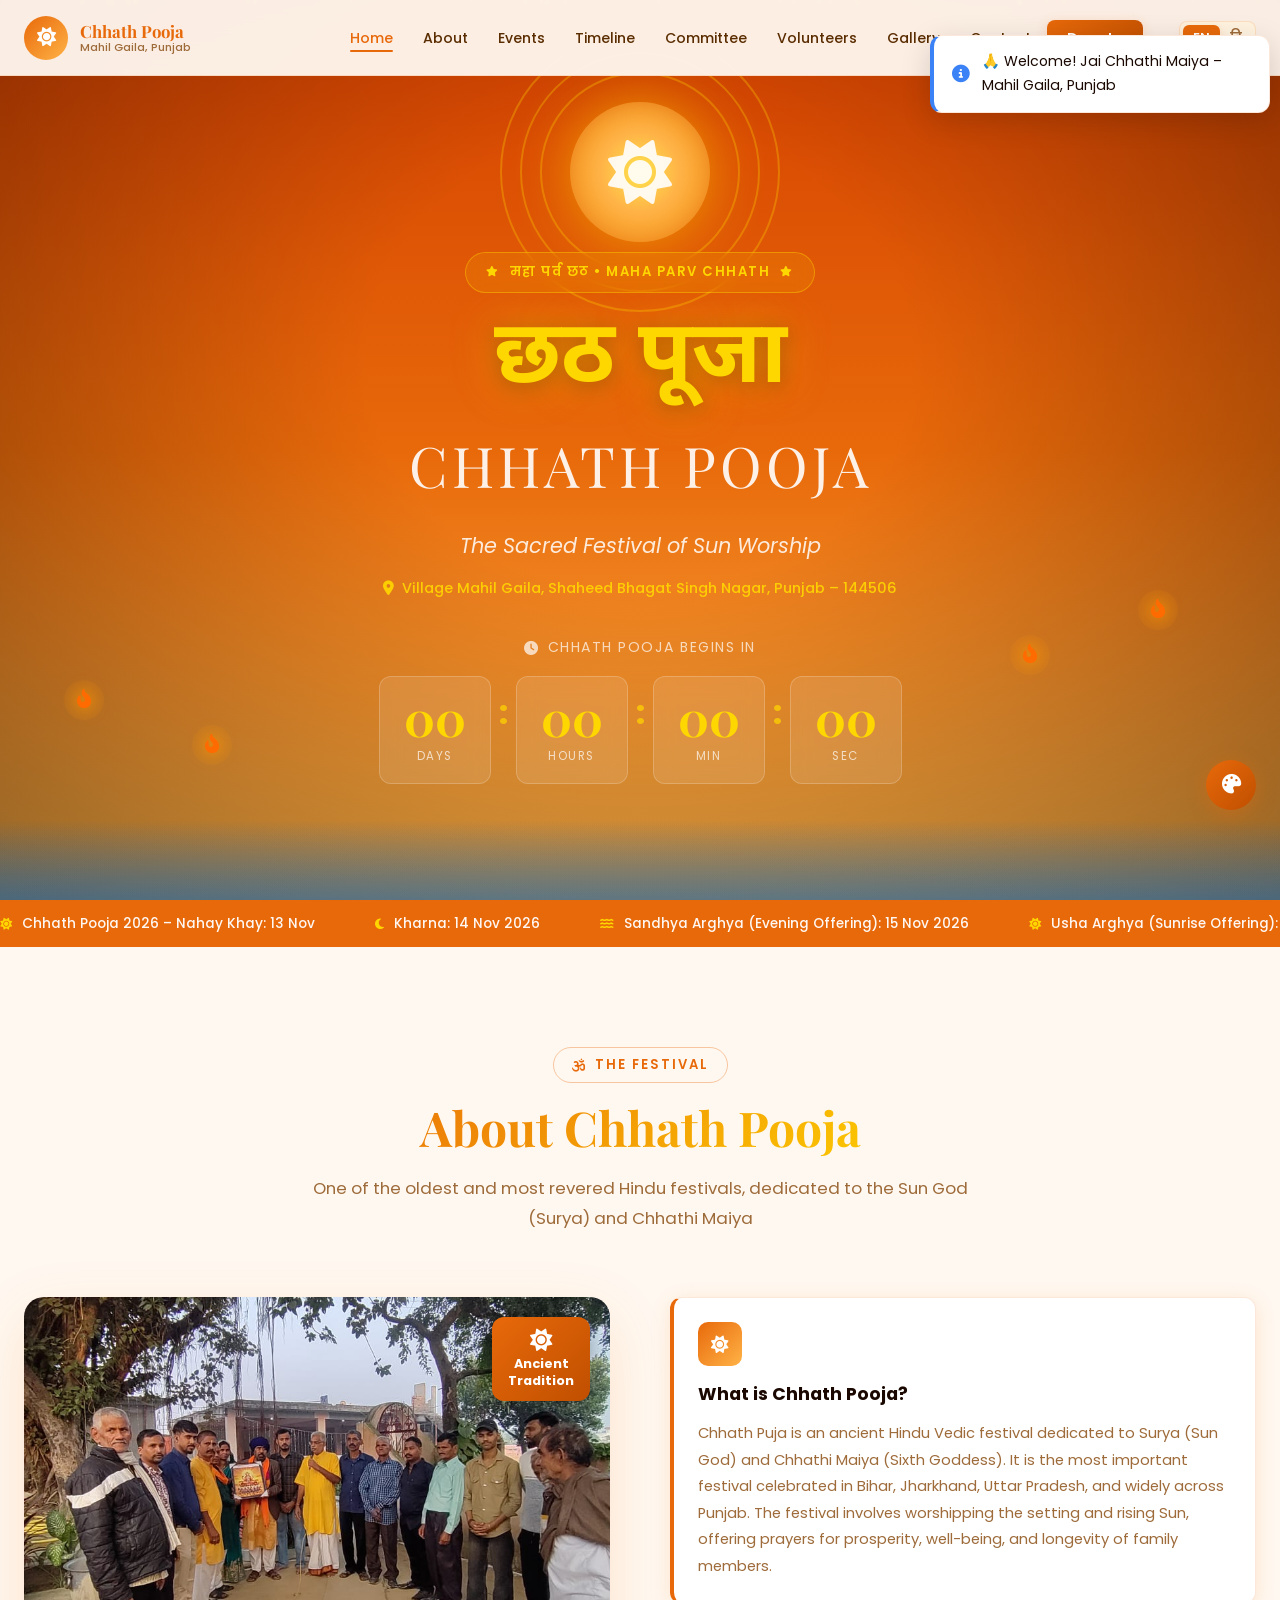
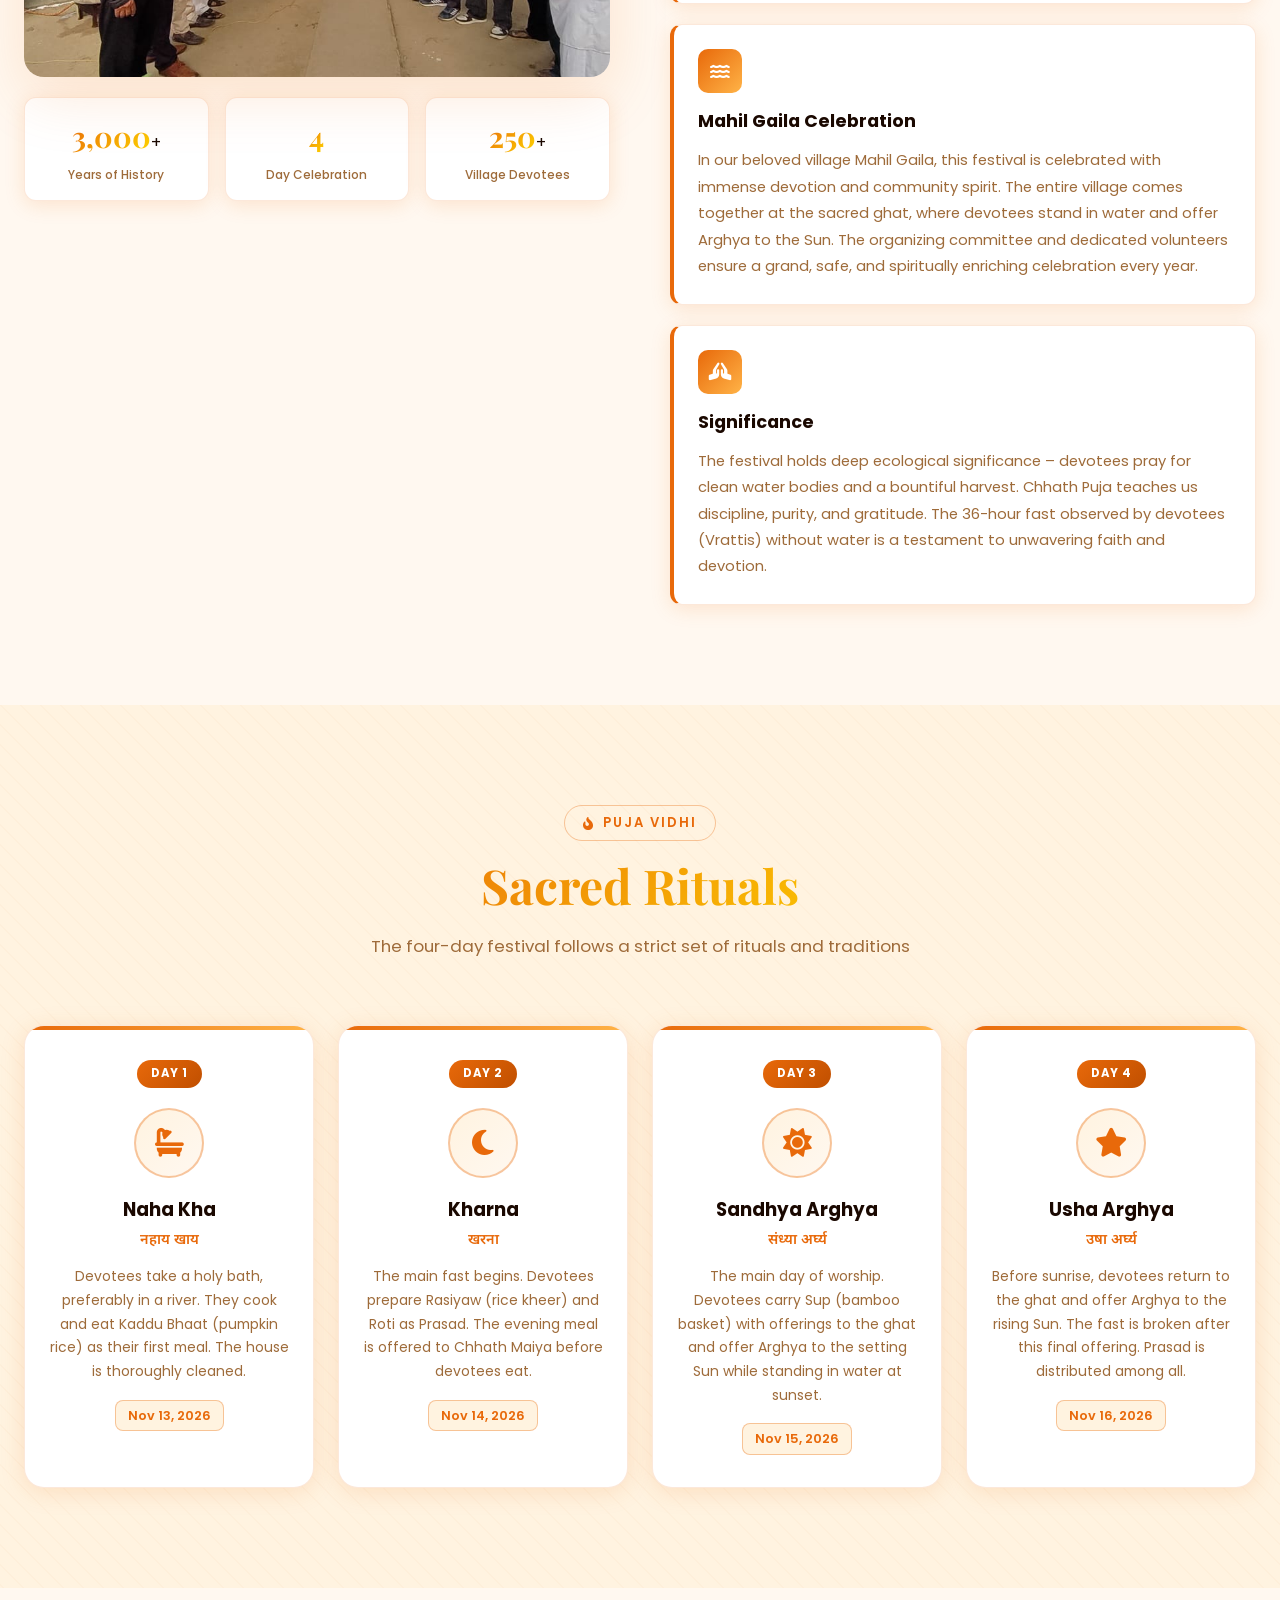
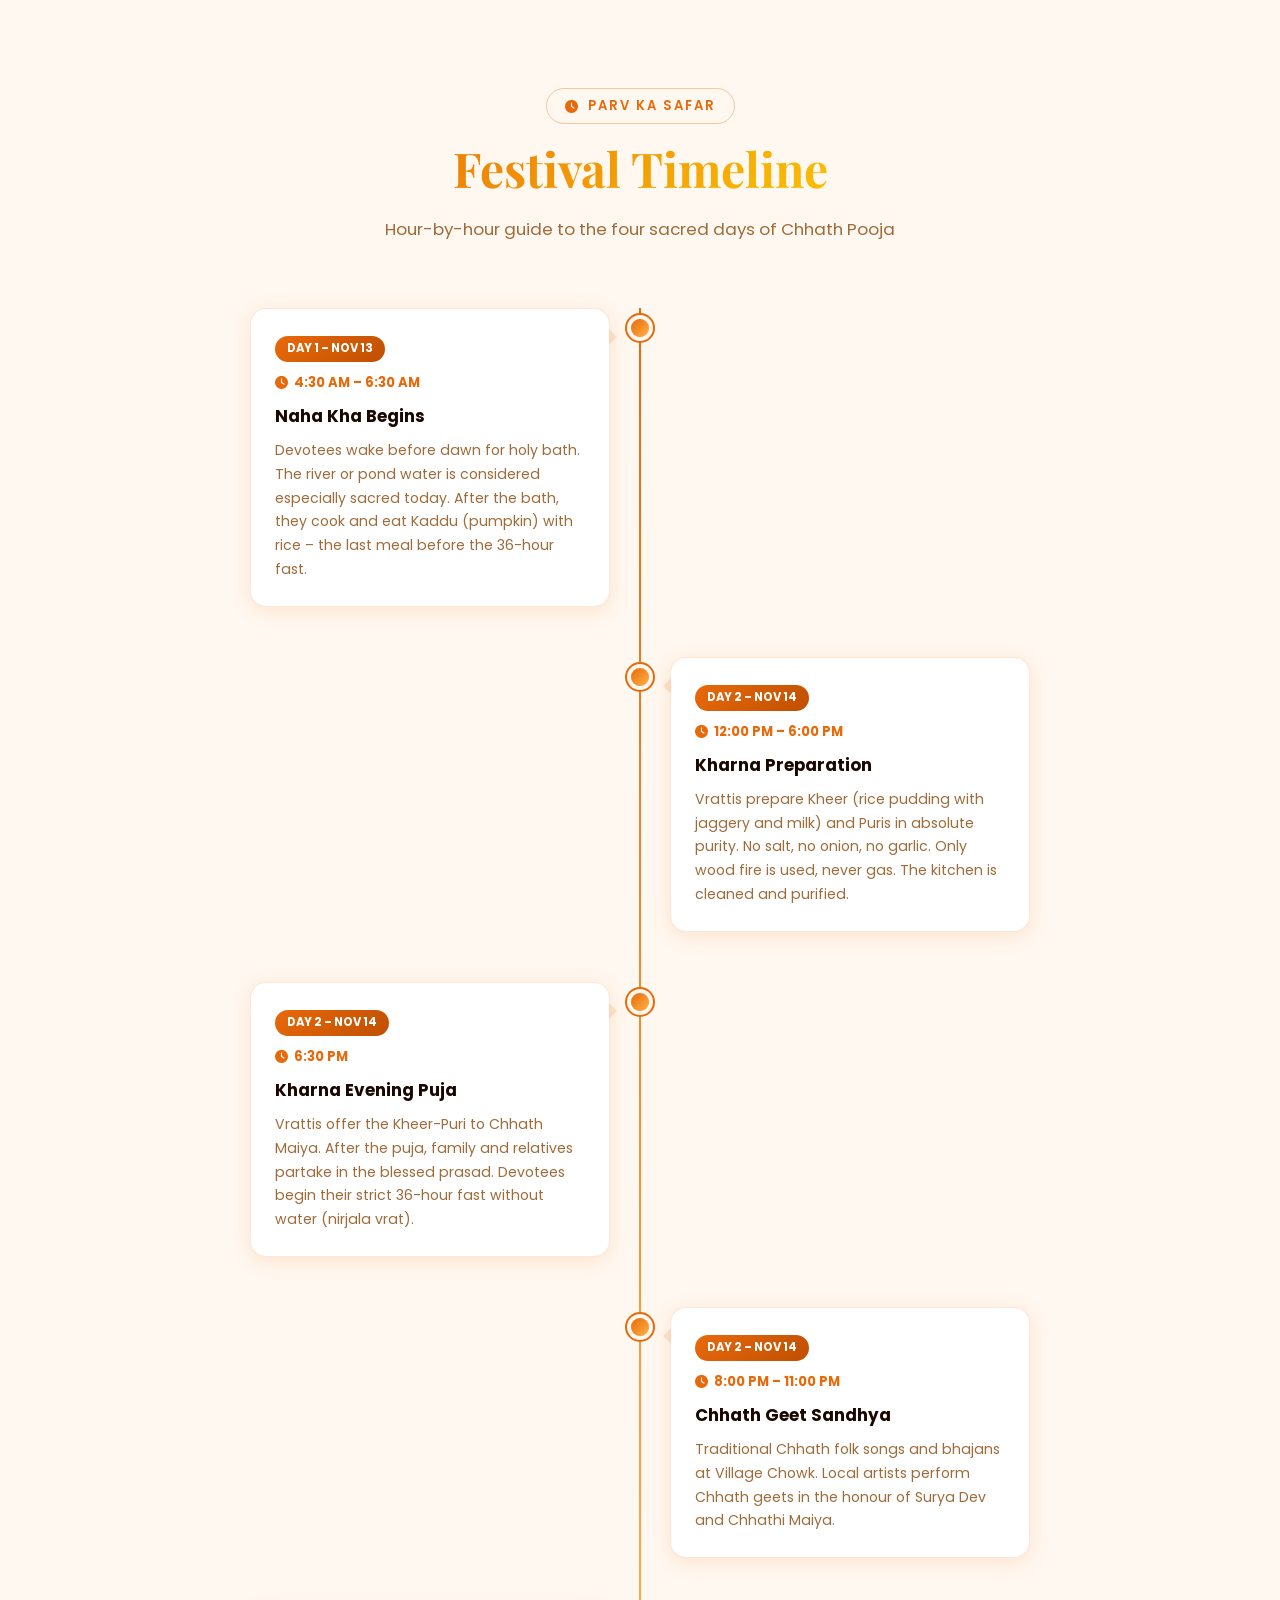
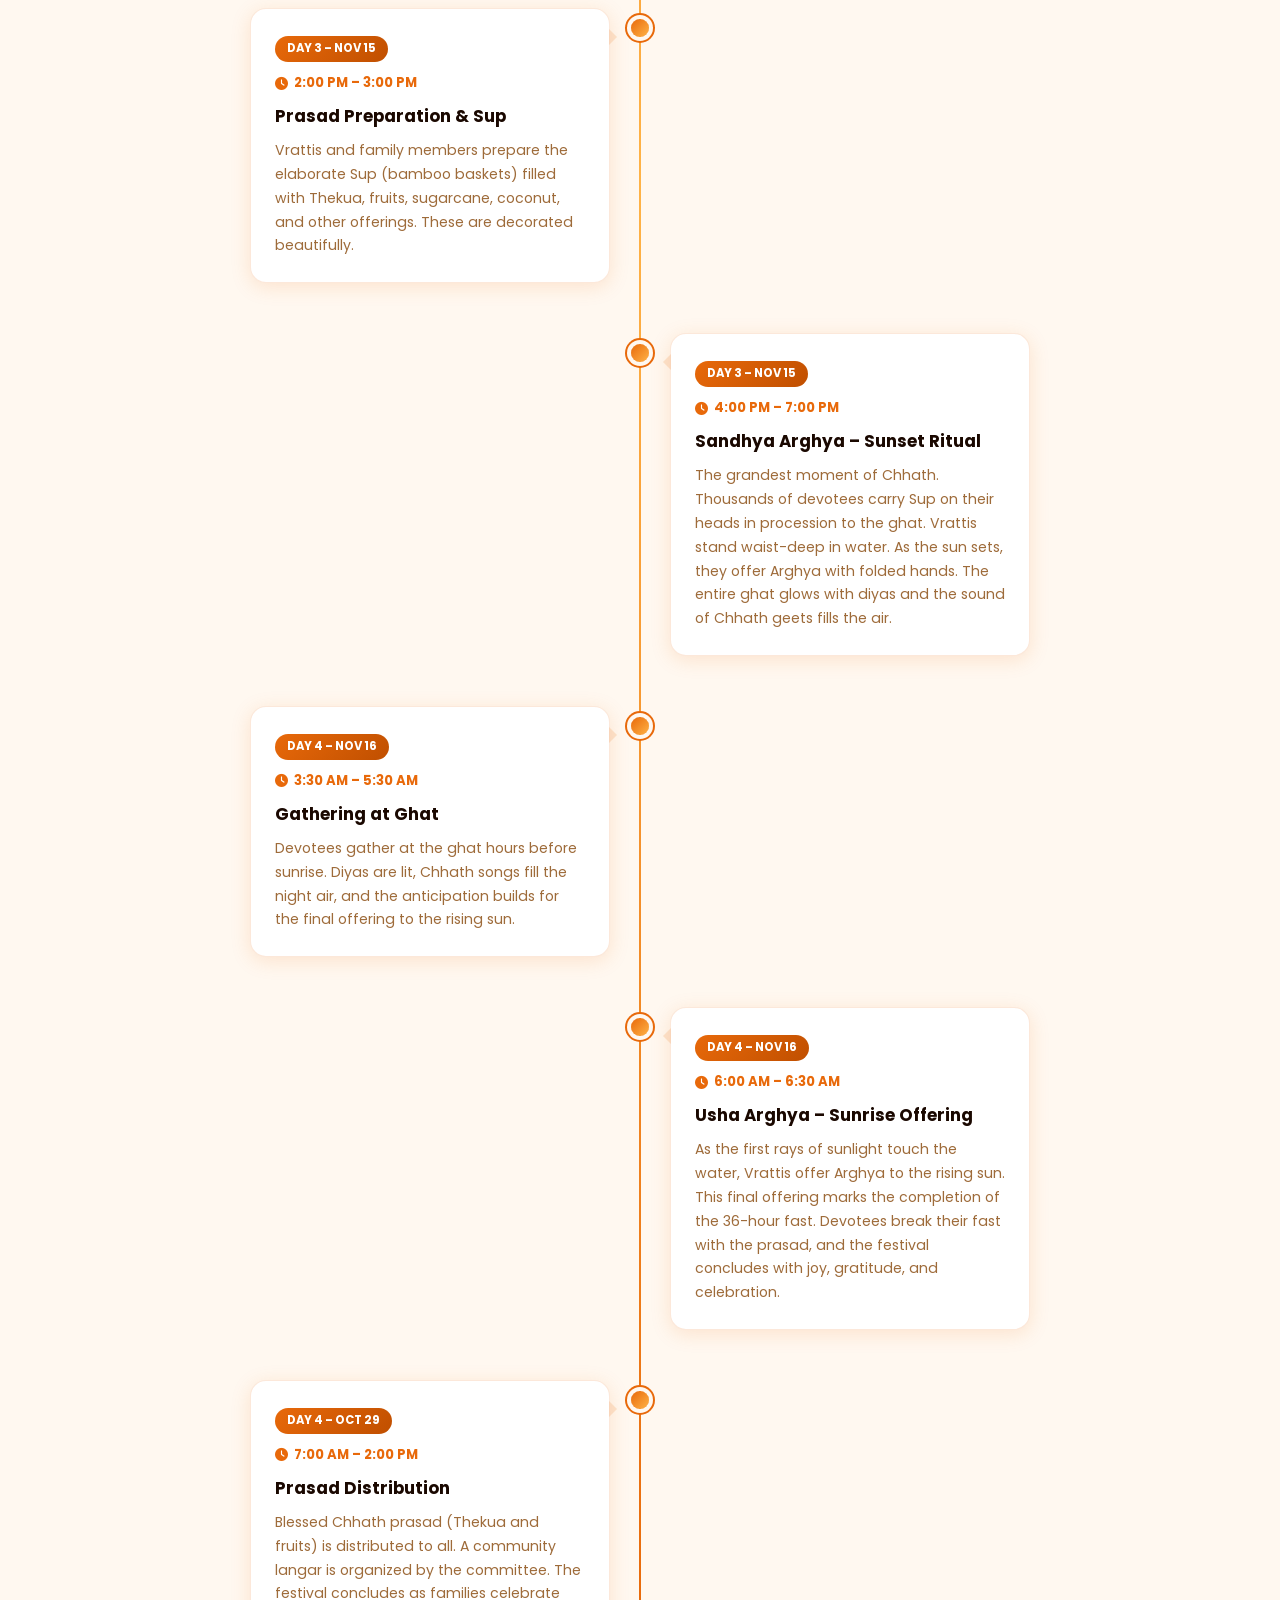
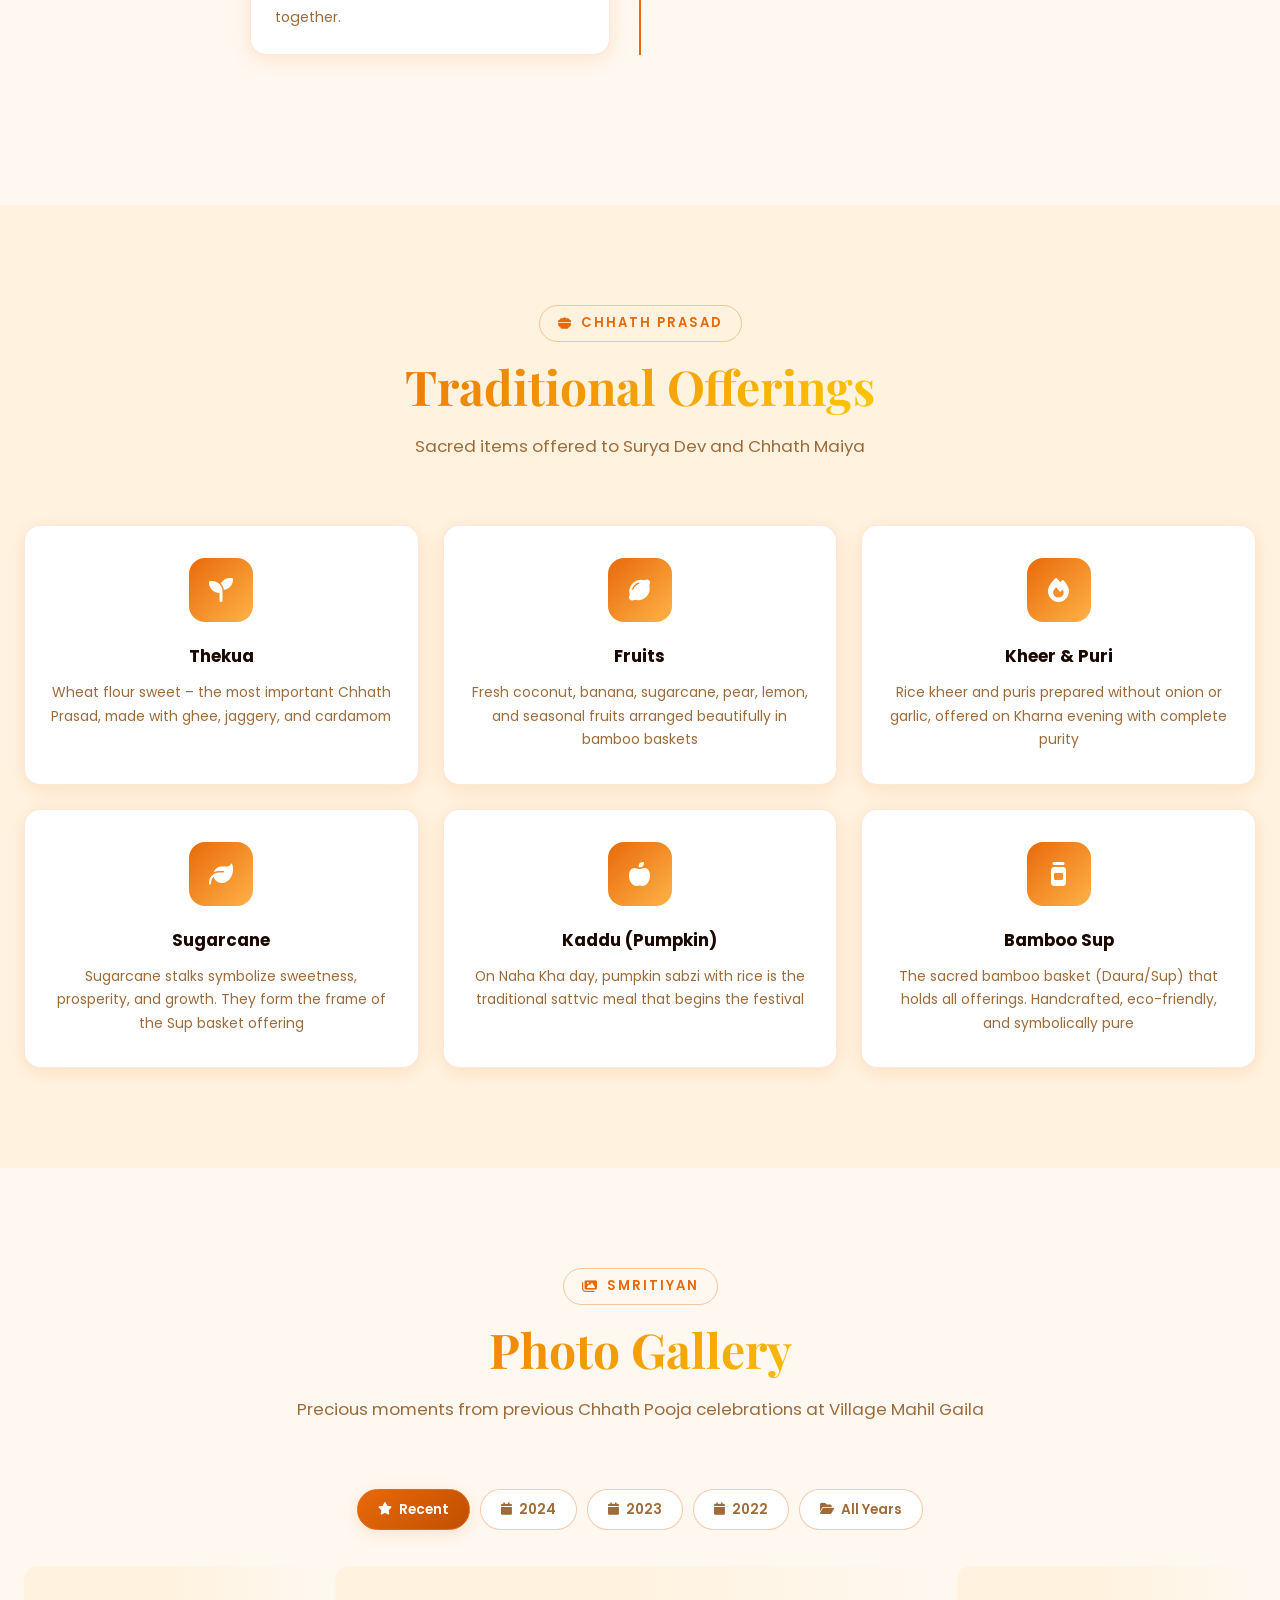
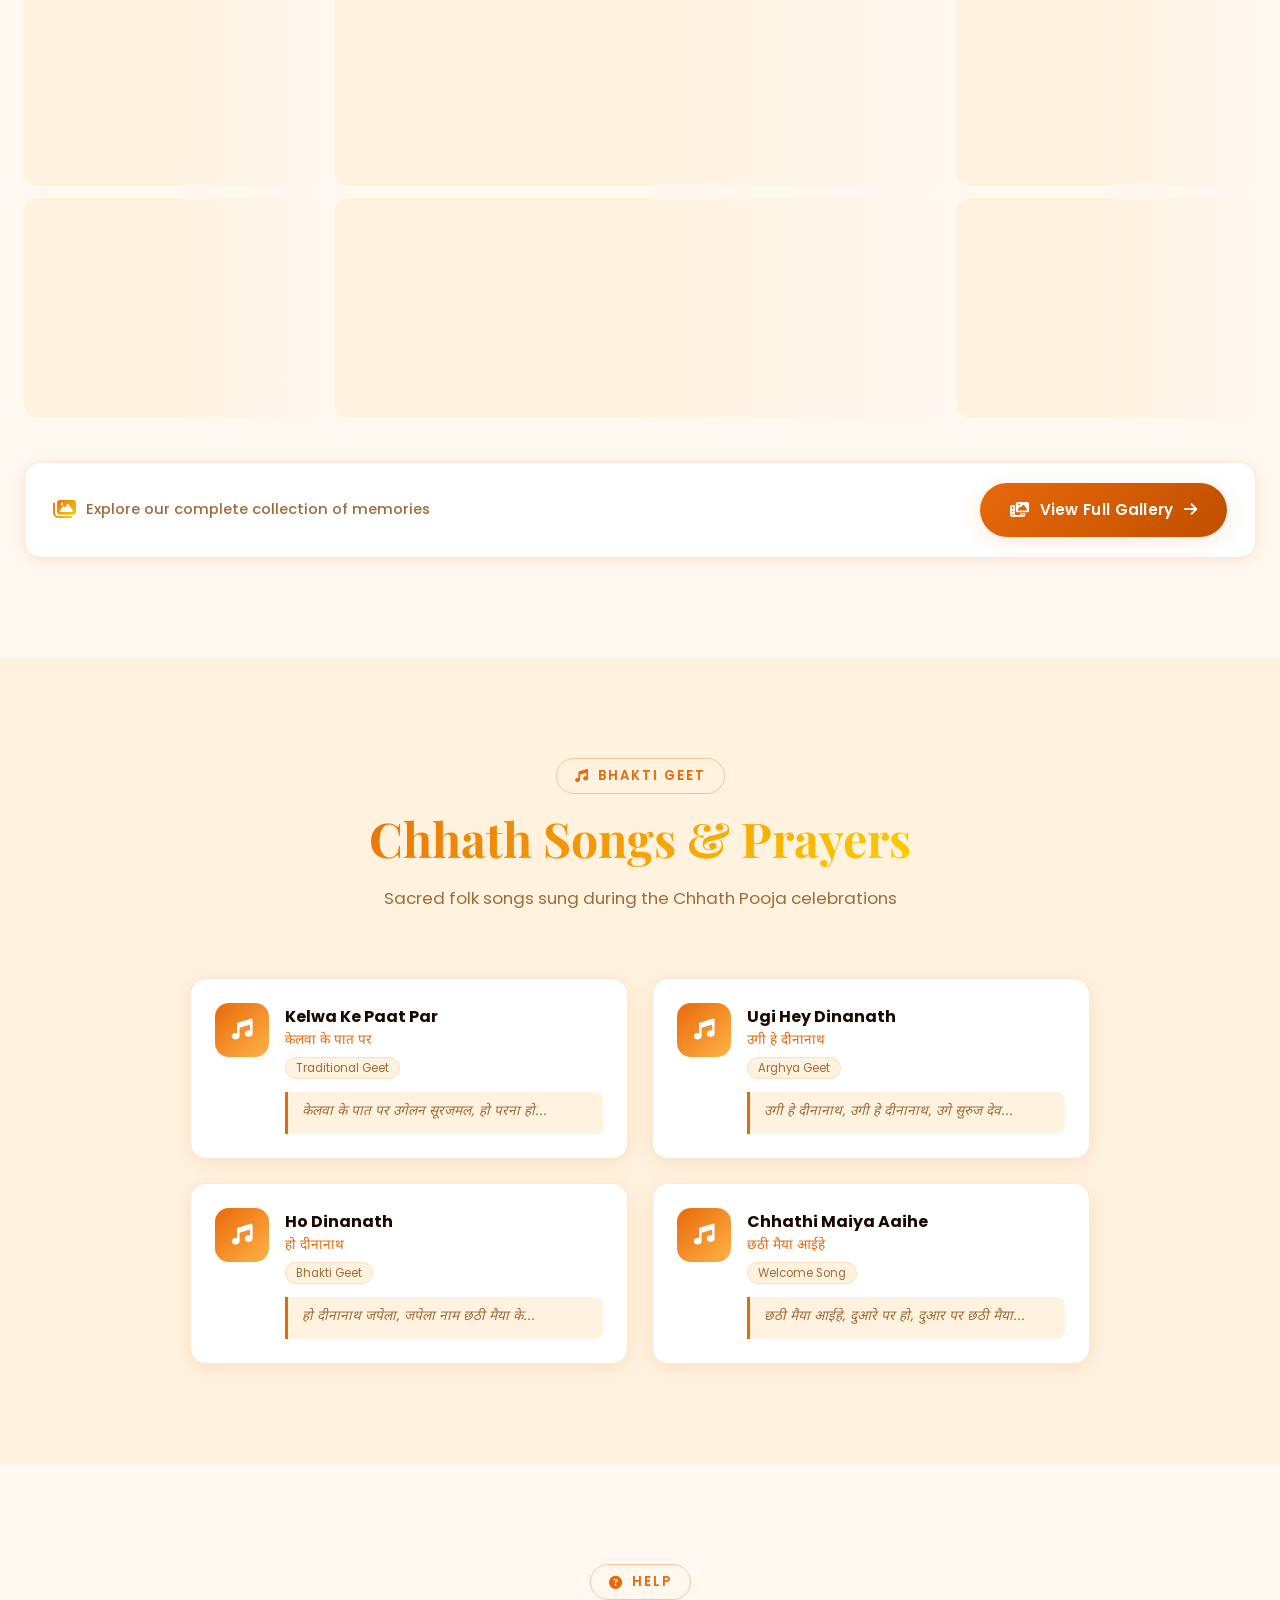
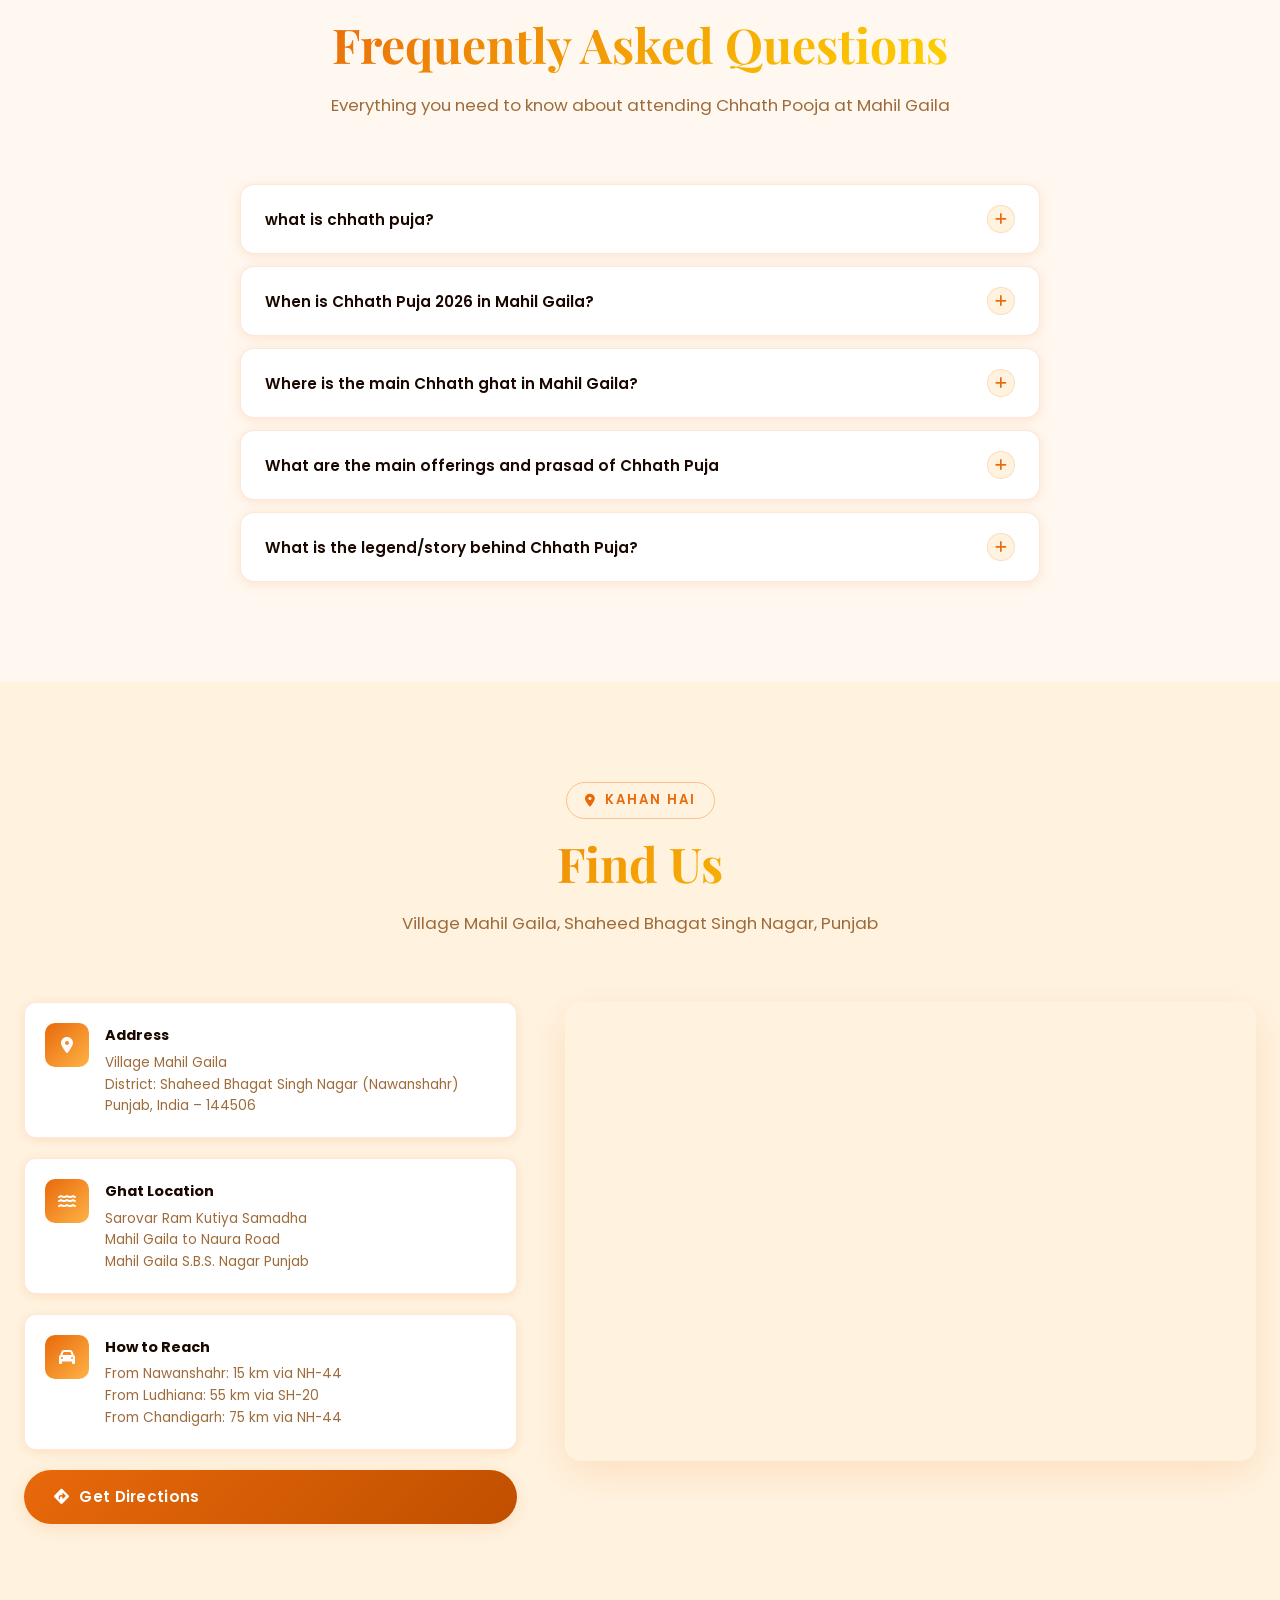
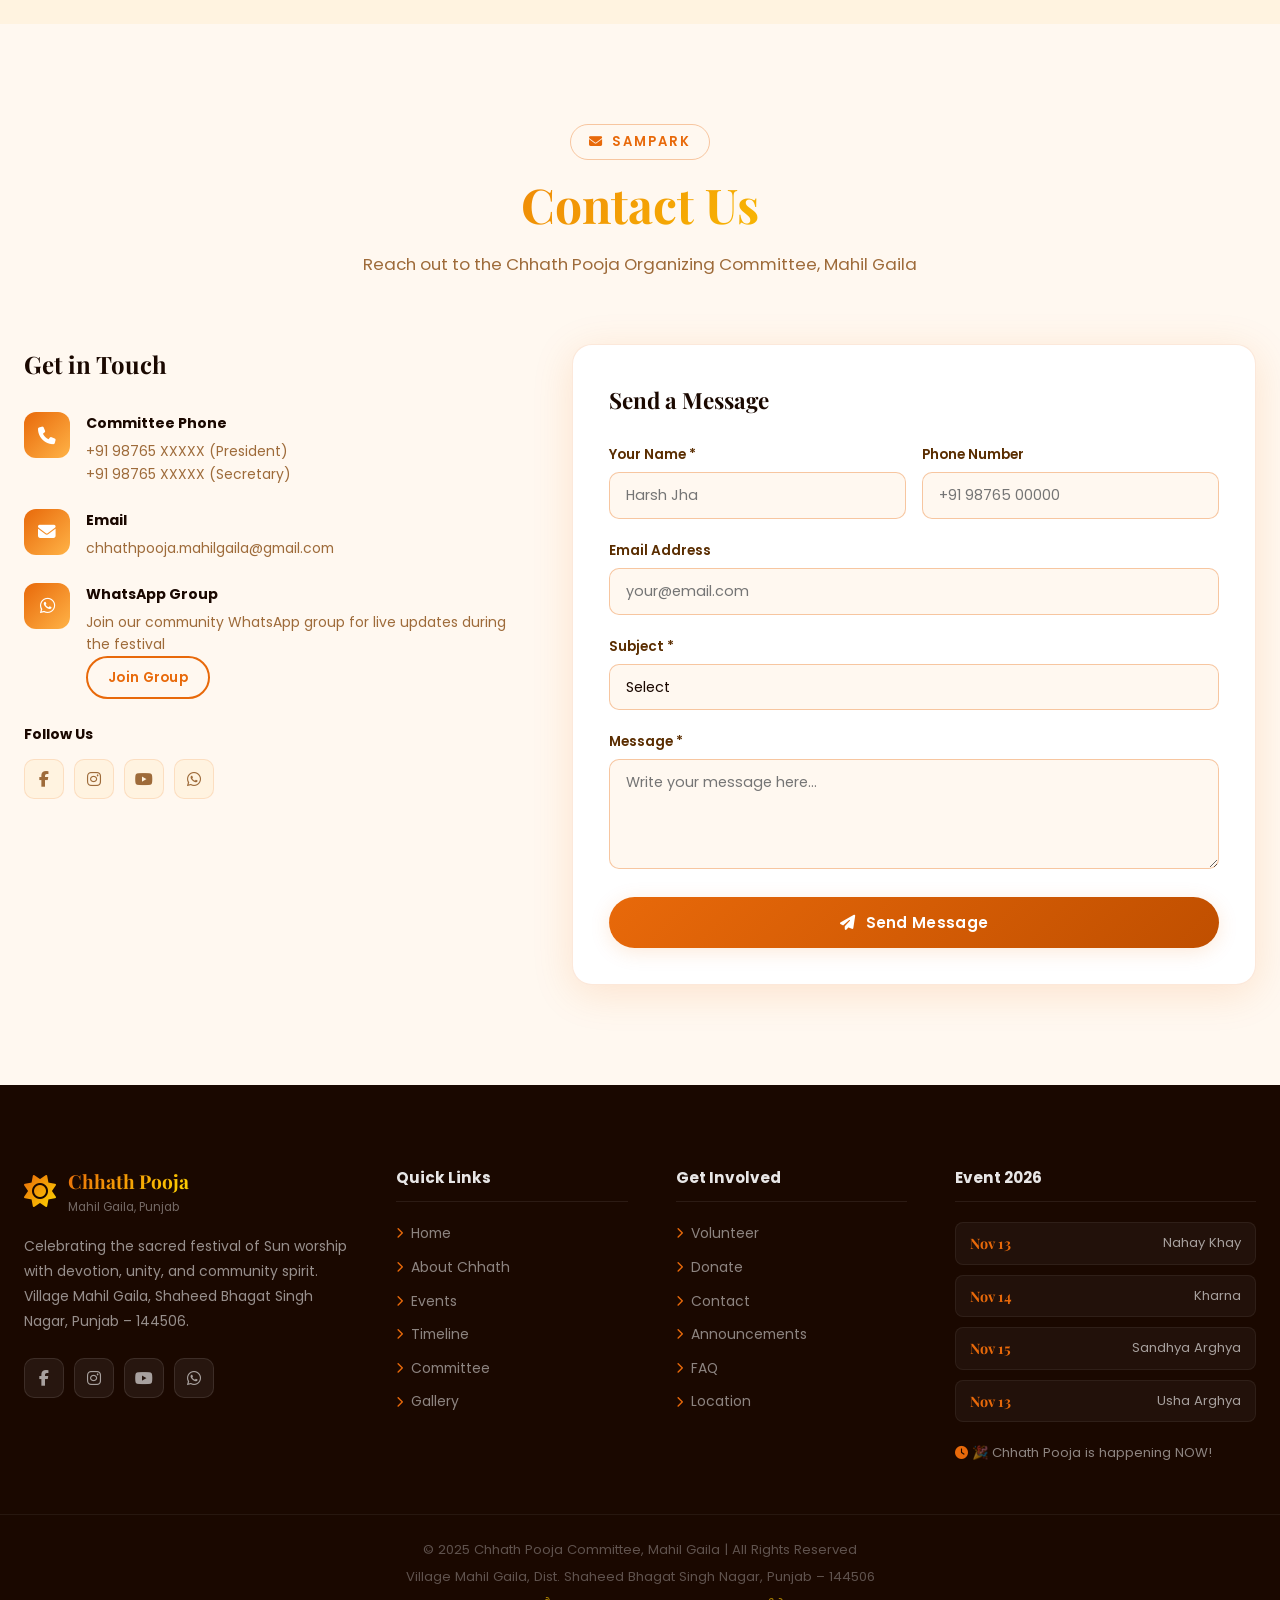
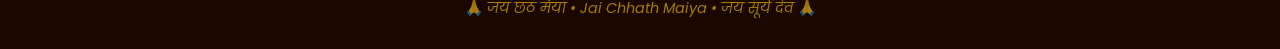
==== commit 6b6cd202: "Update print statement from 'Hello' to 'Goodbye'" ====
--- a/index.html
+++ b/index.html
@@ -606,7 +606,7 @@
   </section> -->
   <!-- ============================================================
   GALLERY SECTION — Drop-in replacement for index.html
-  Replace the old <!-- GALLERY --> section with this entire block
+  Replace the old  GALLERY section with this entire block
   Shows 8 recent photos in a fixed grid + redirect to gallery.html
 ============================================================ -->
 
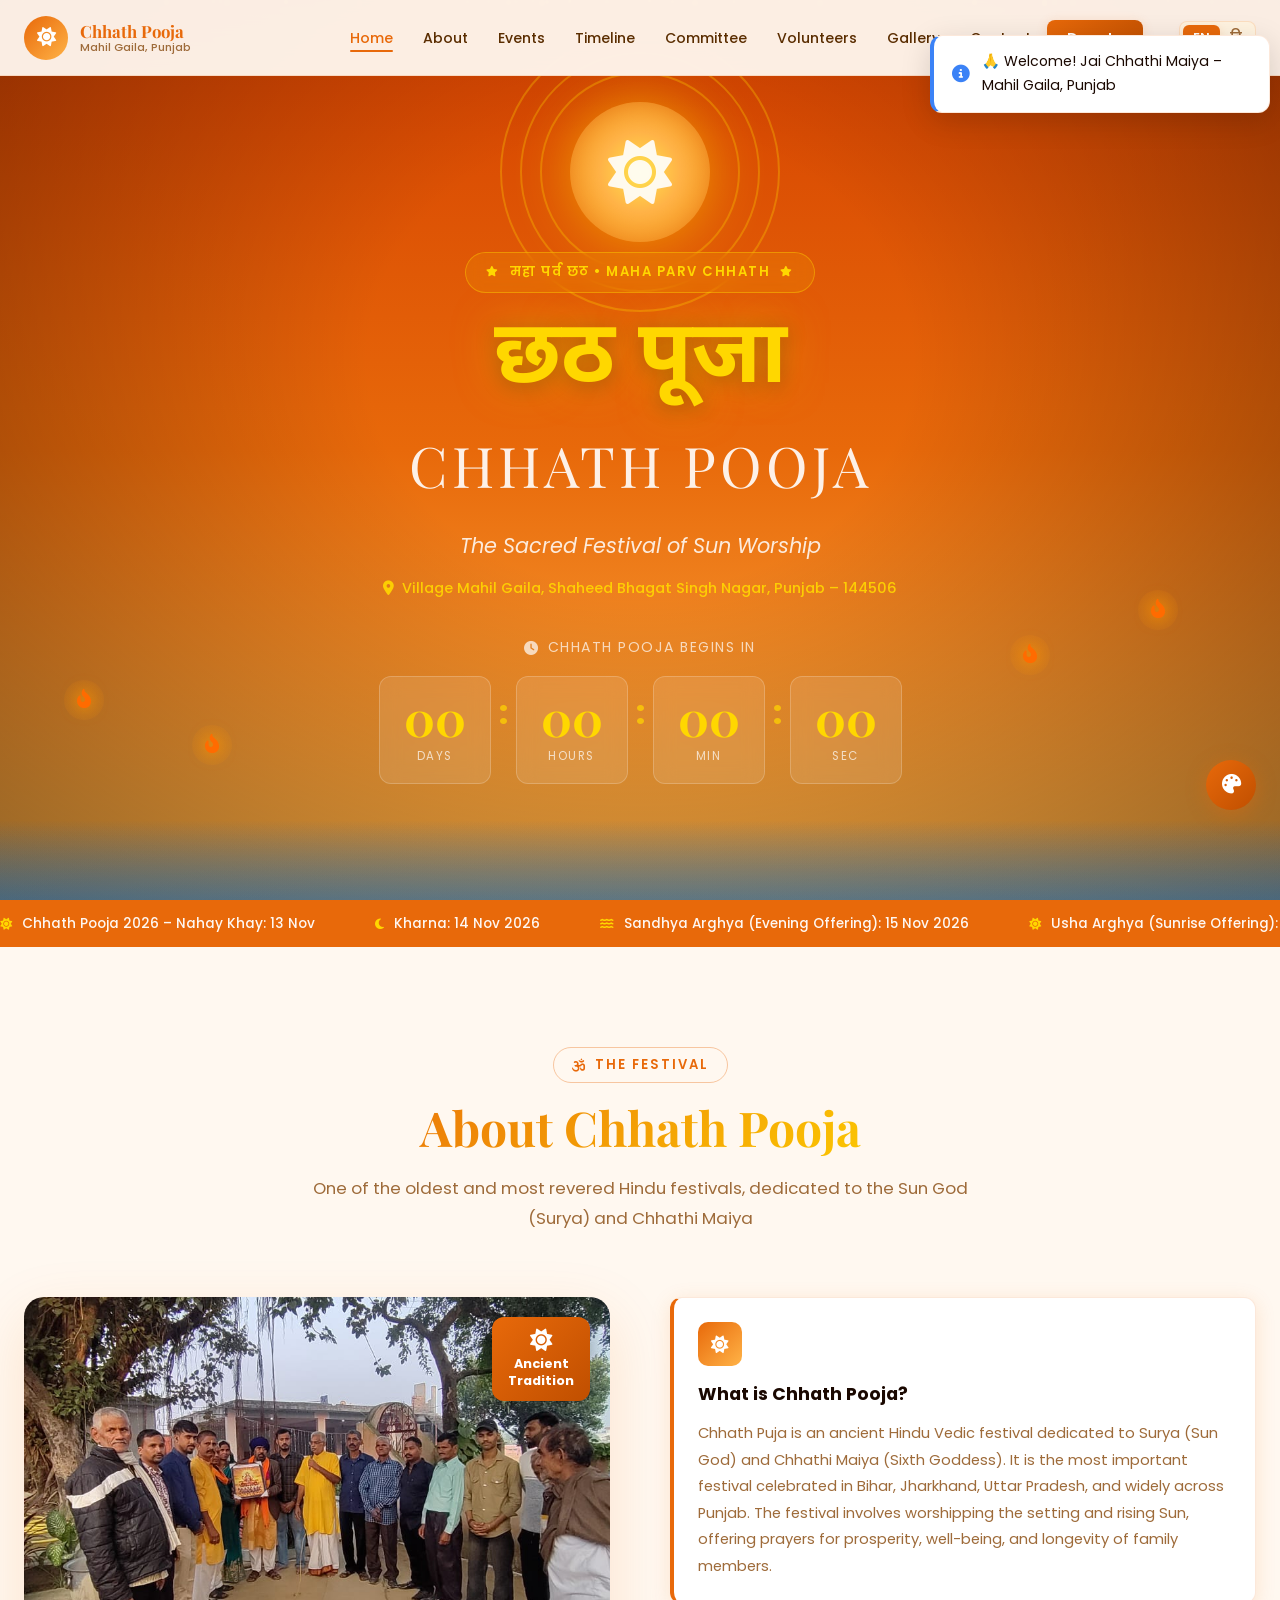
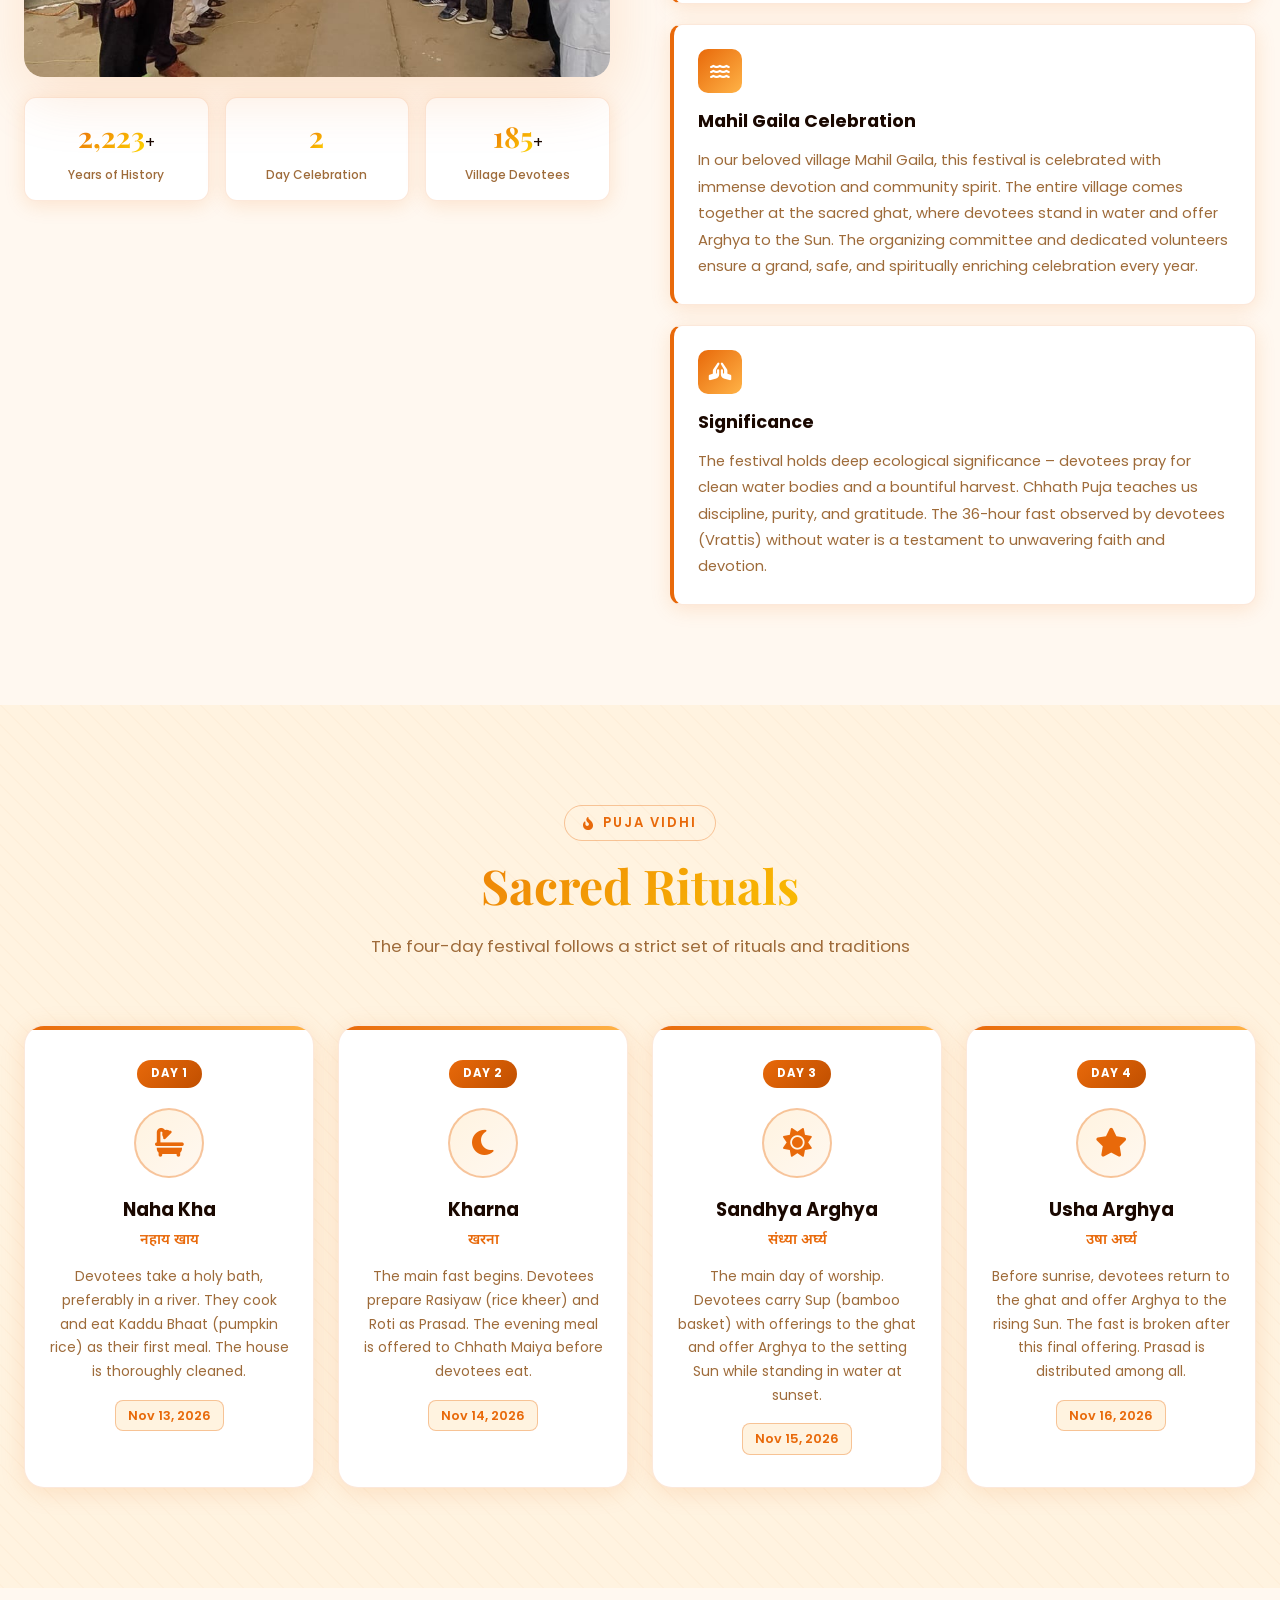
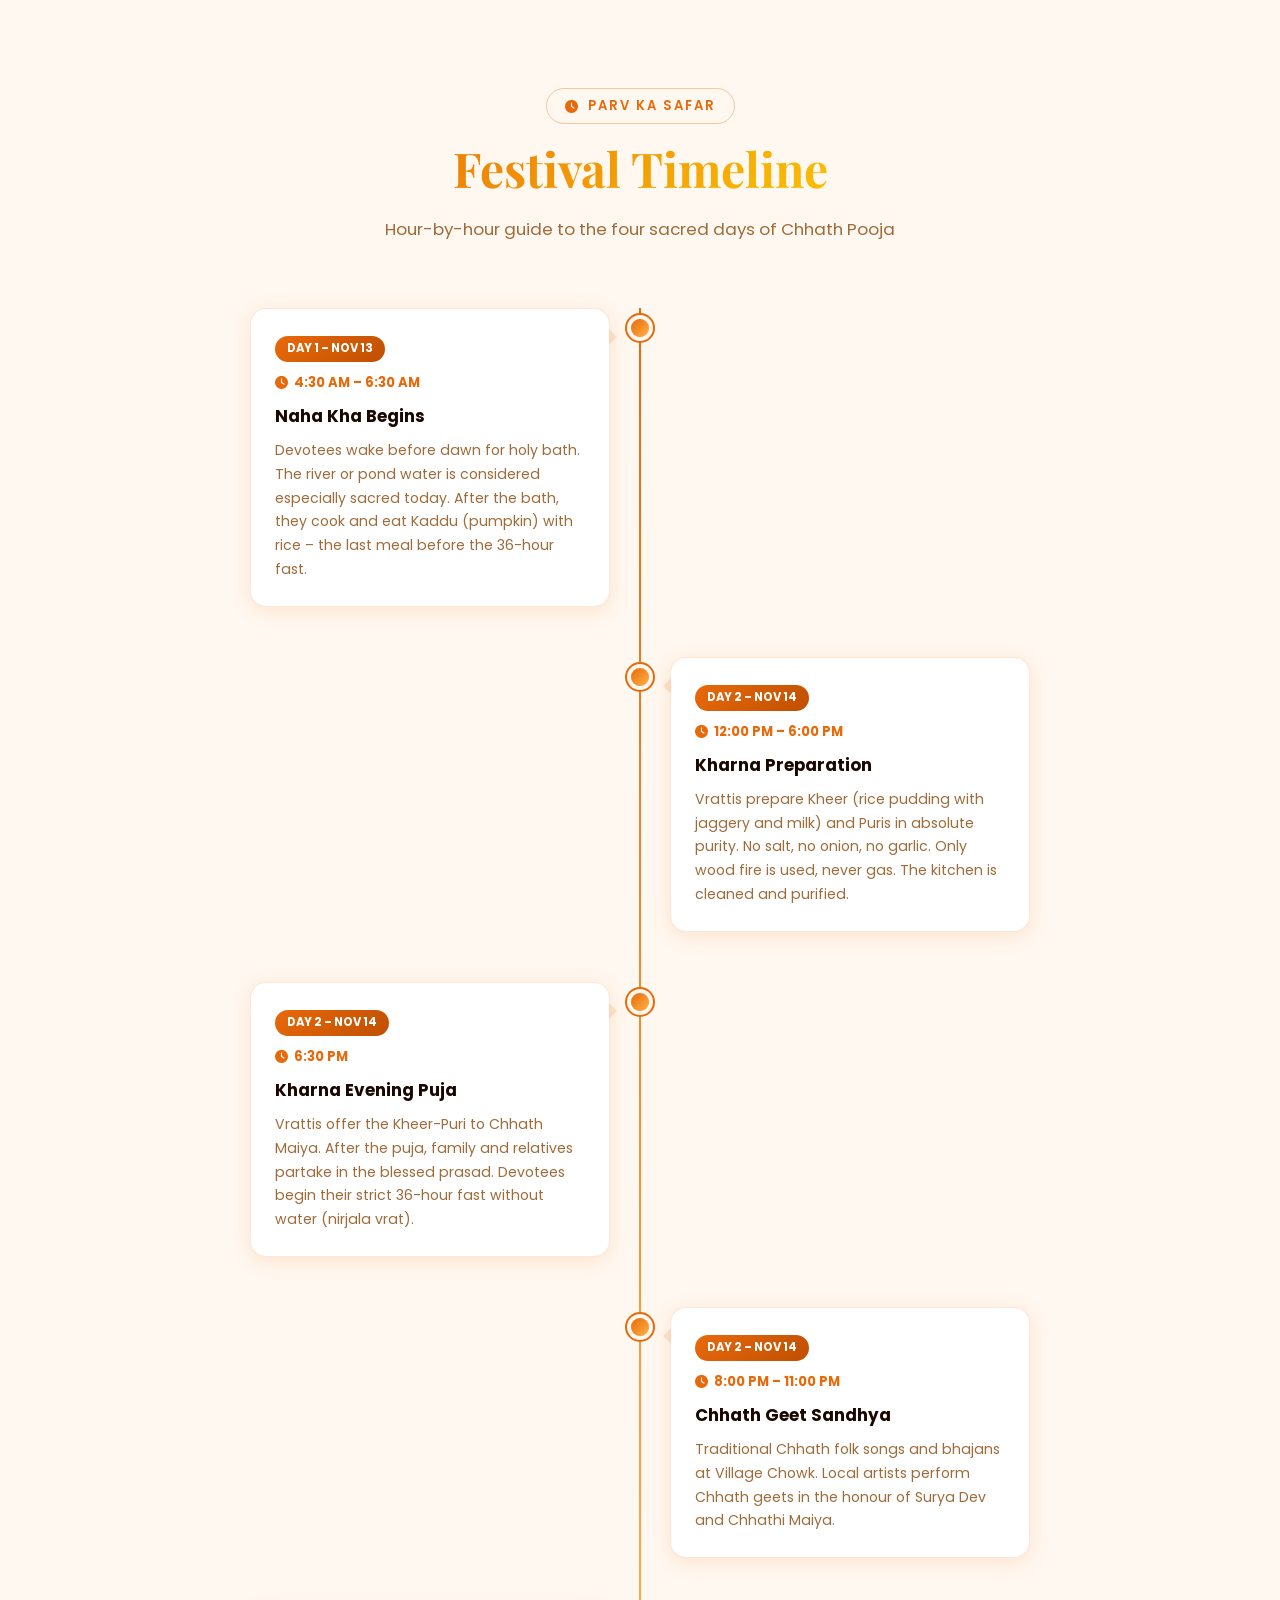
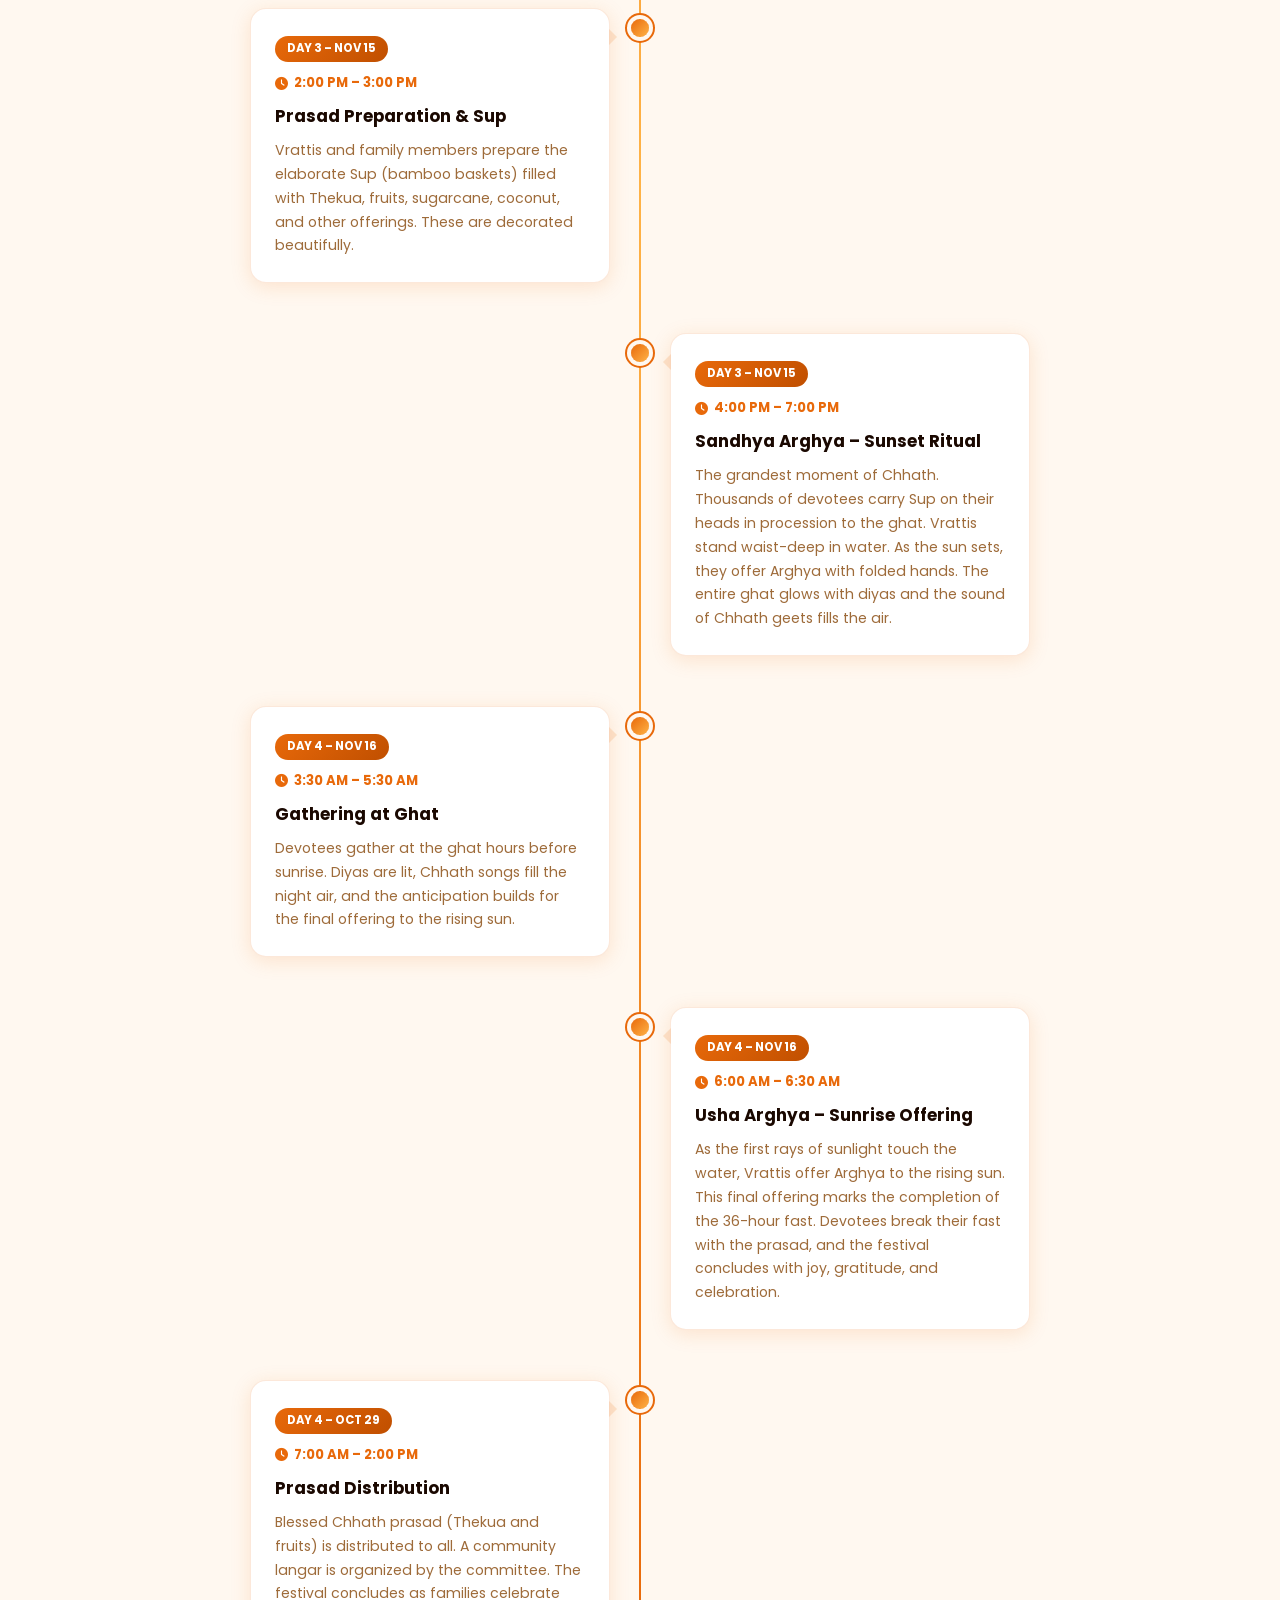
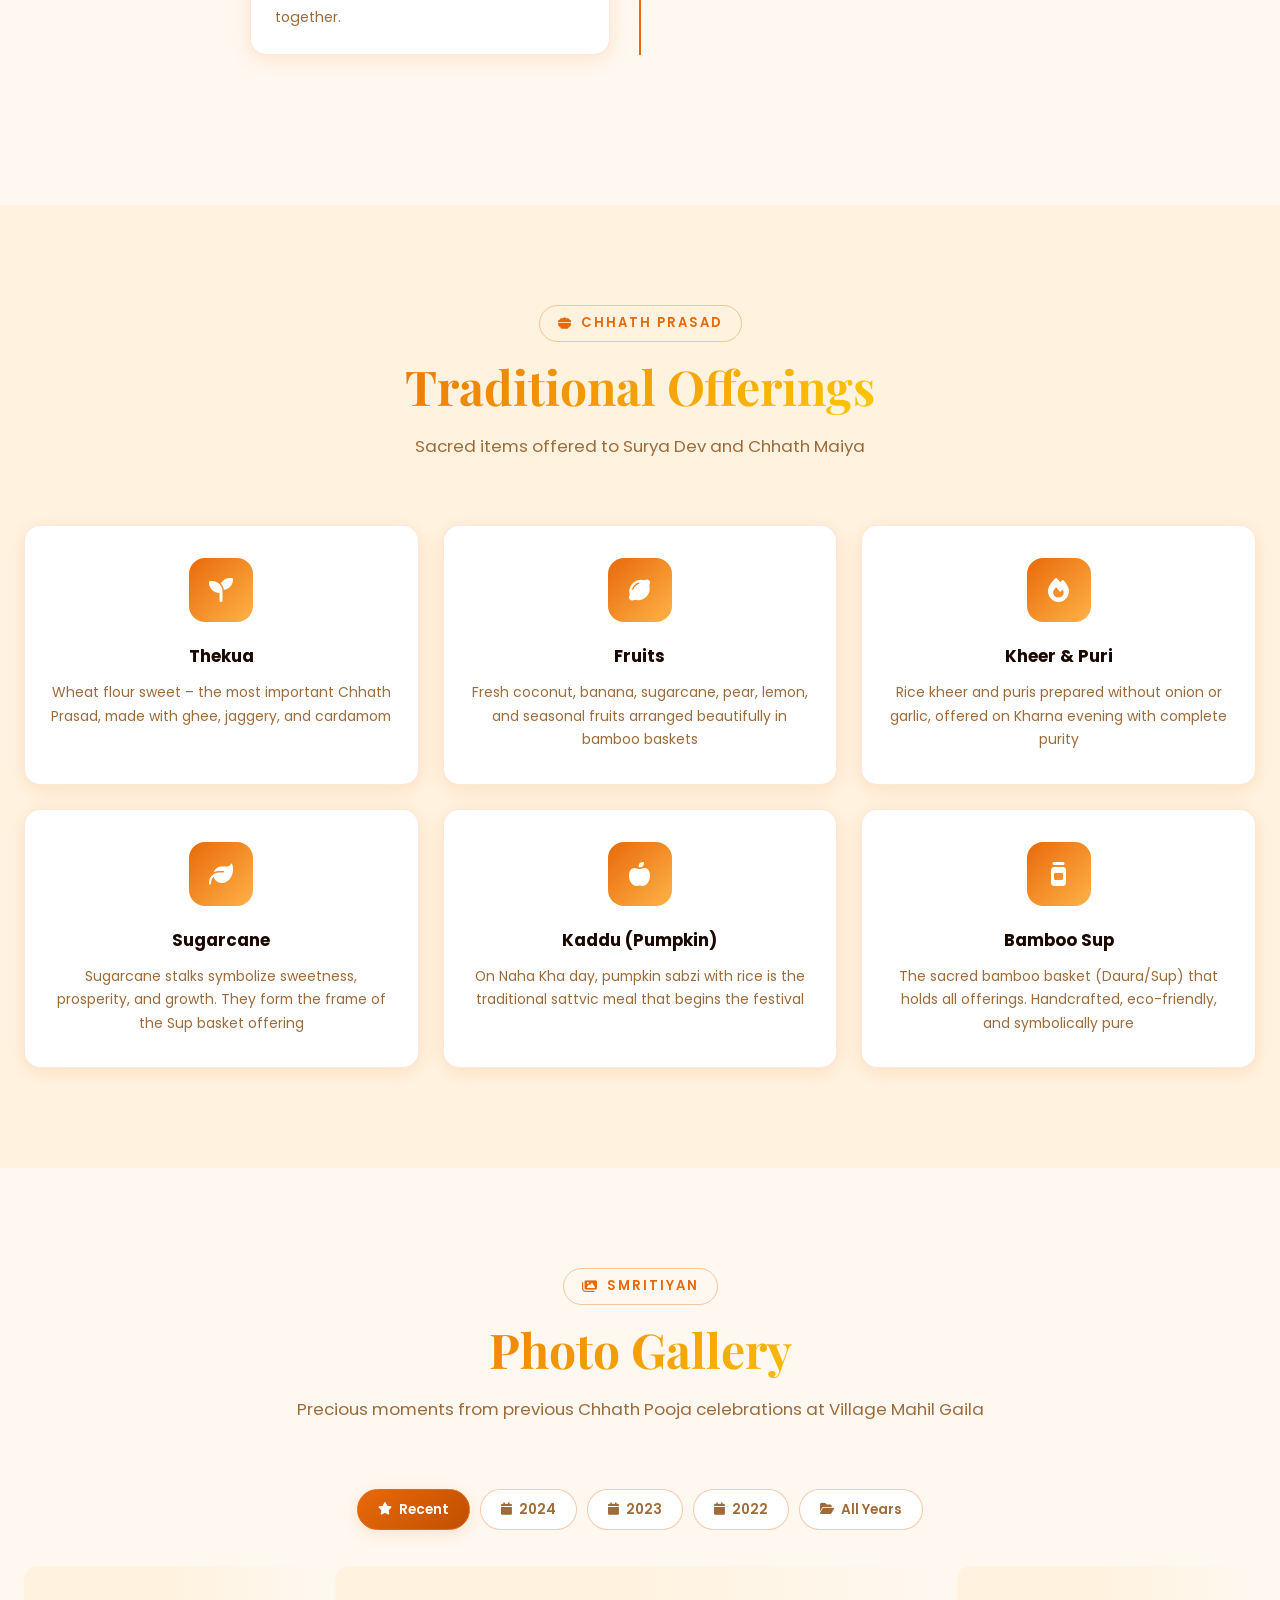
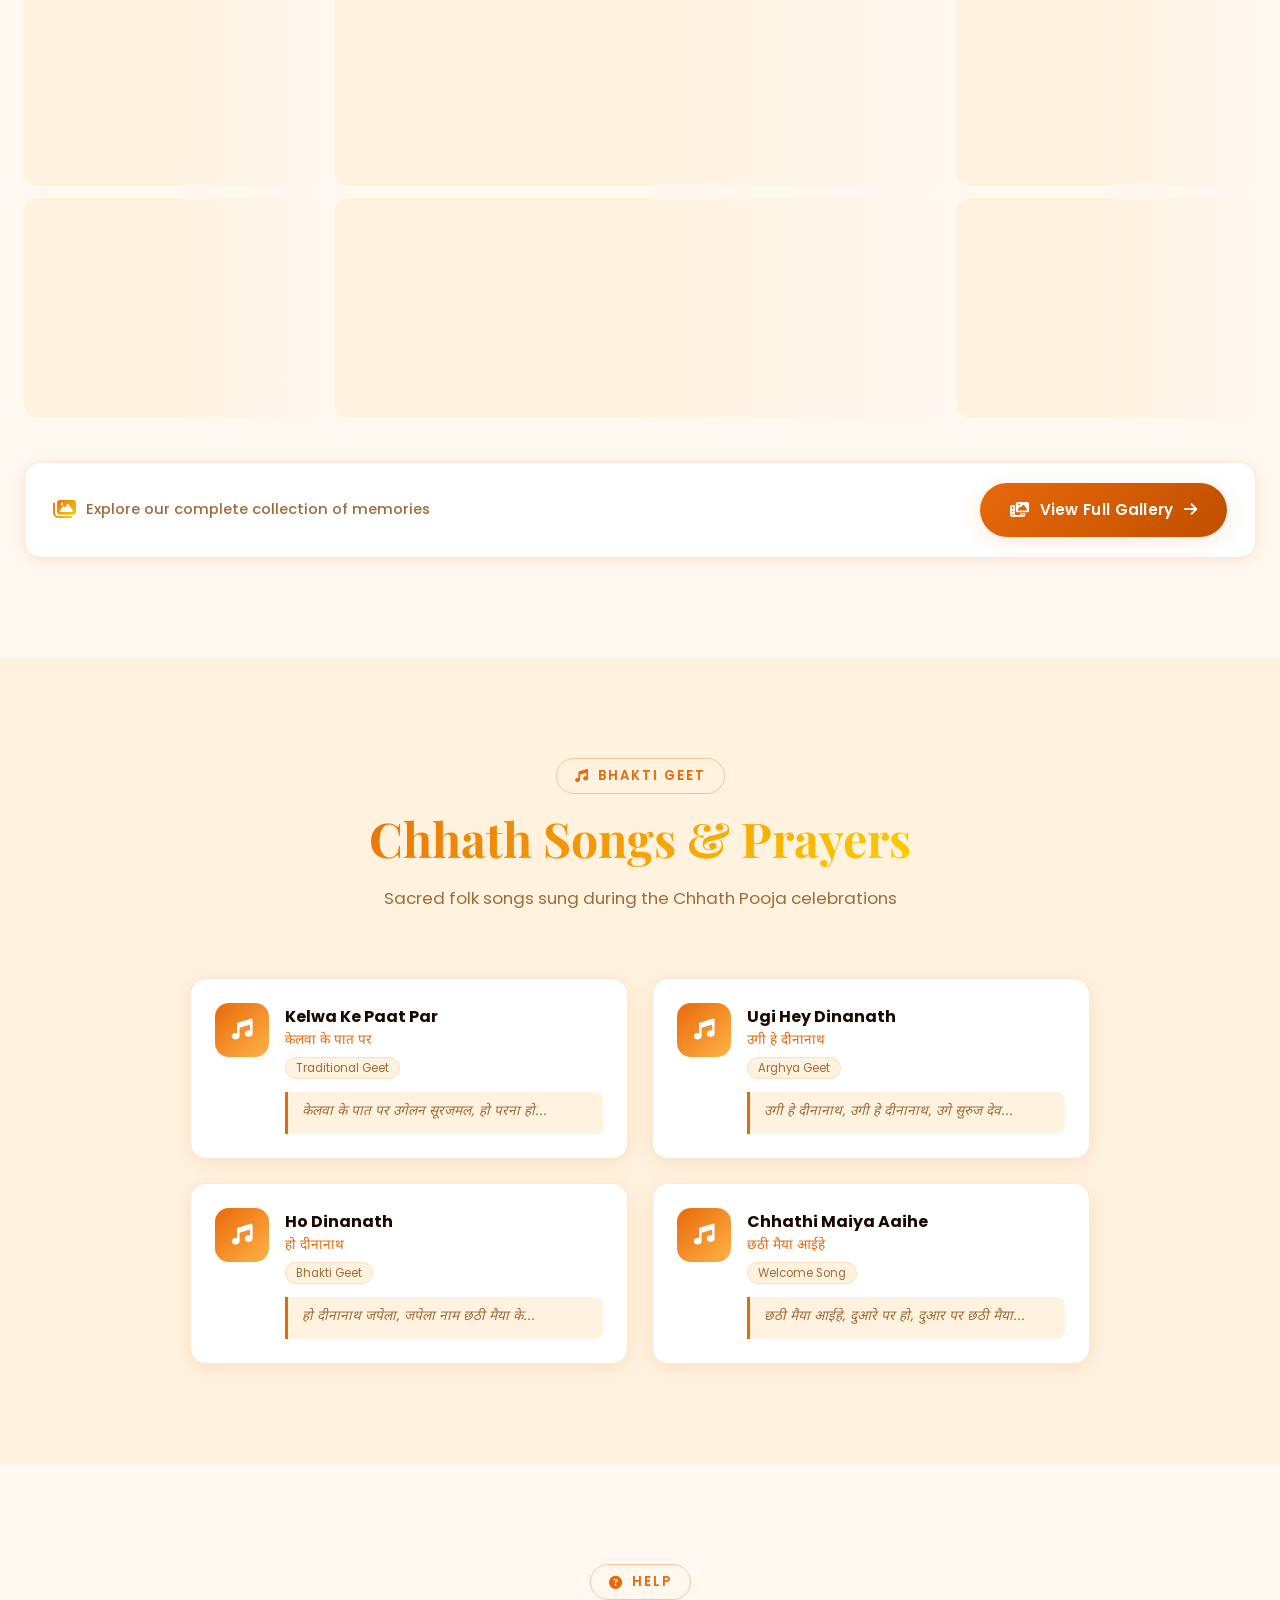
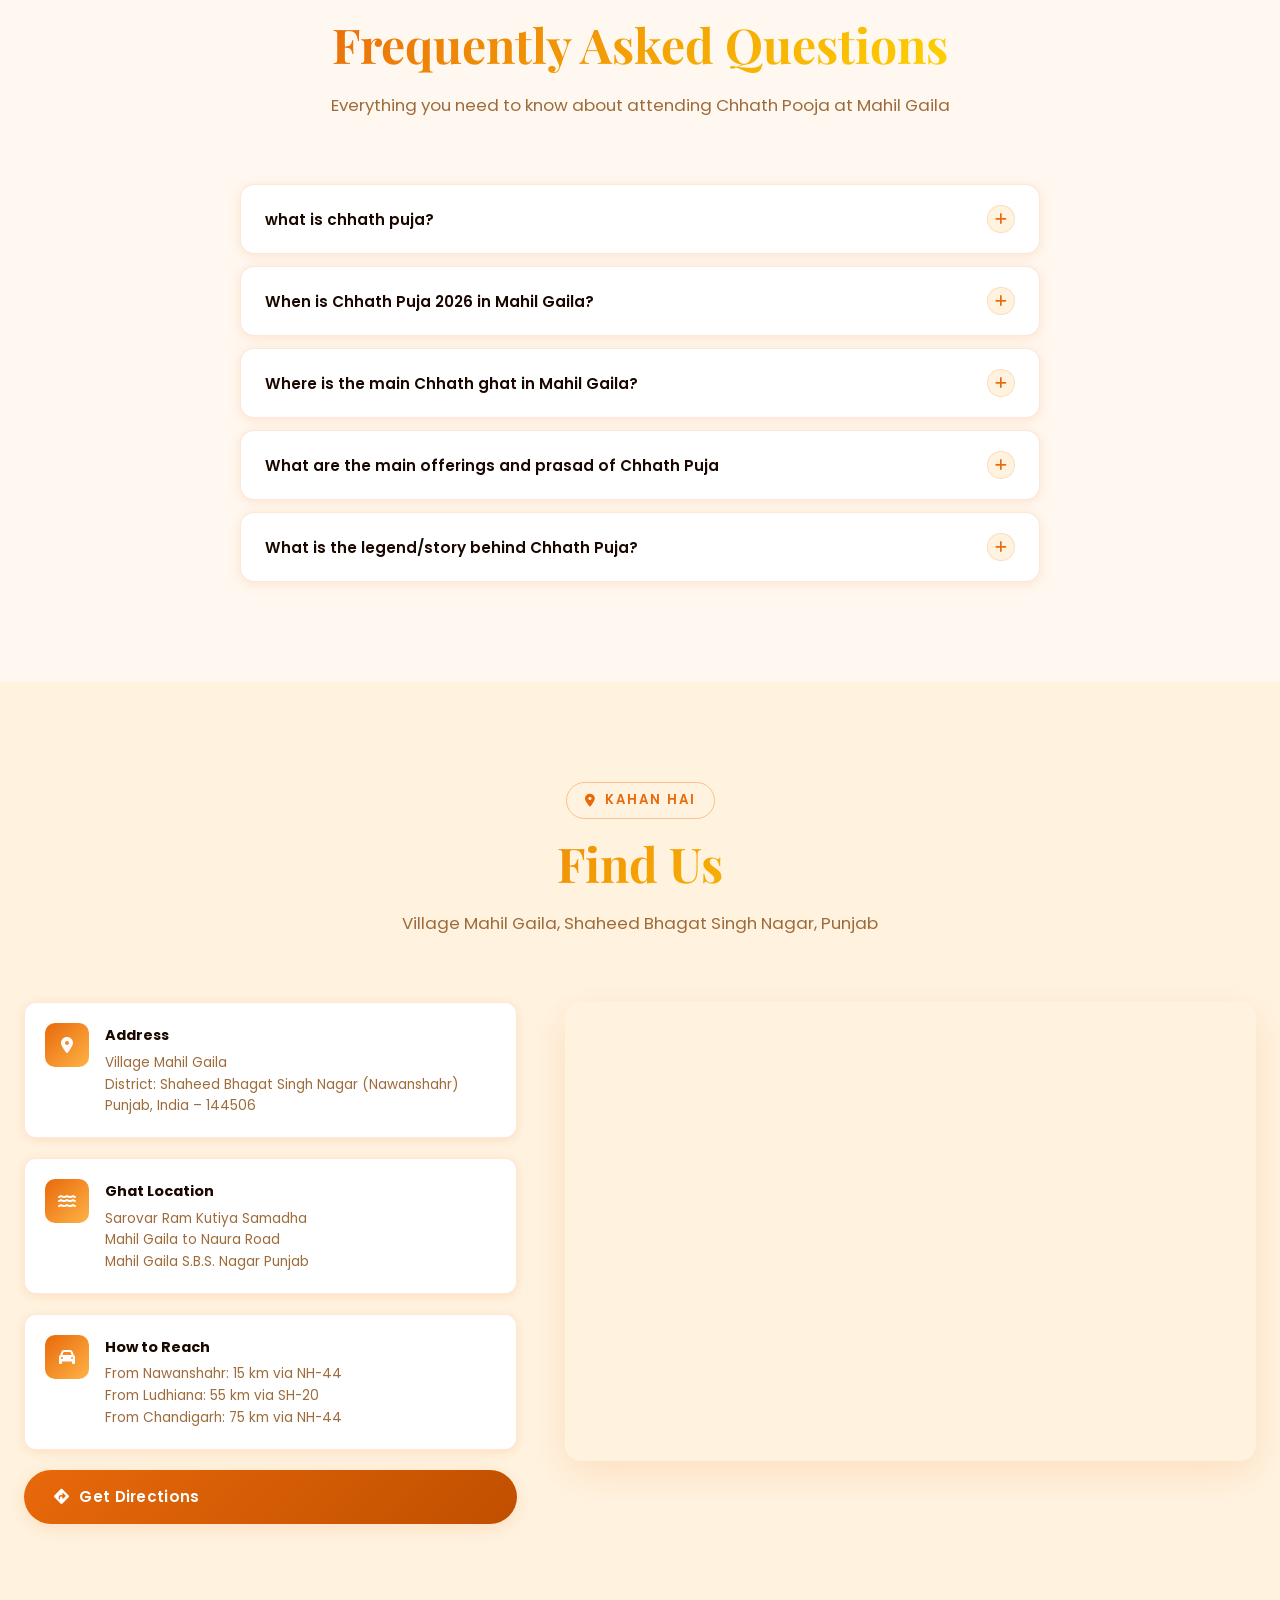
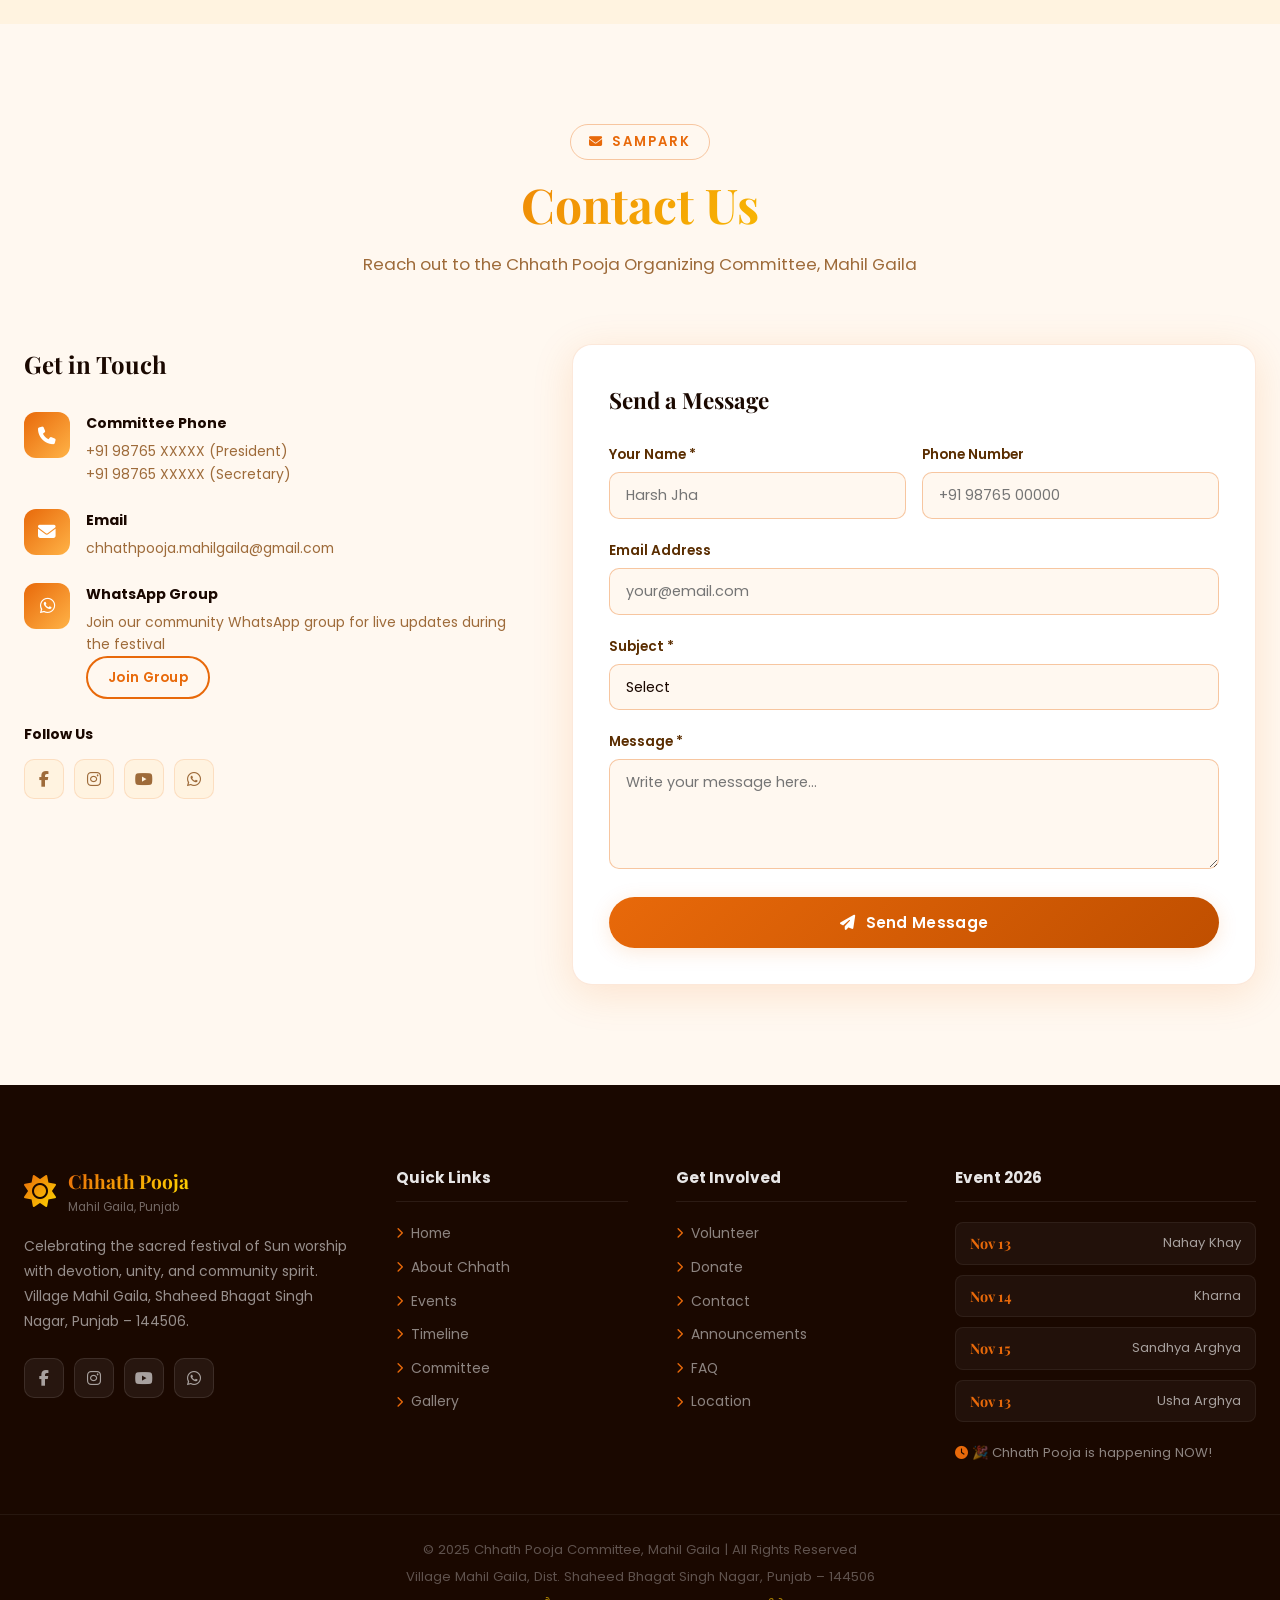
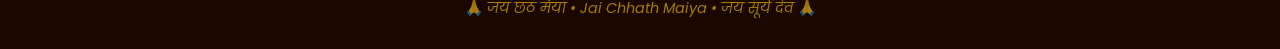
==== commit ac27b437: "Update print statement from 'Hello' to 'Goodbye'" ====
--- a/index.html
+++ b/index.html
@@ -49,6 +49,7 @@
   <!-- Main CSS -->
 
   <link rel="stylesheet" href="style.css" />
+  <link rel="stylesheet" href="gallery-additions.css" />
 
   <!-- Favicon -->
 
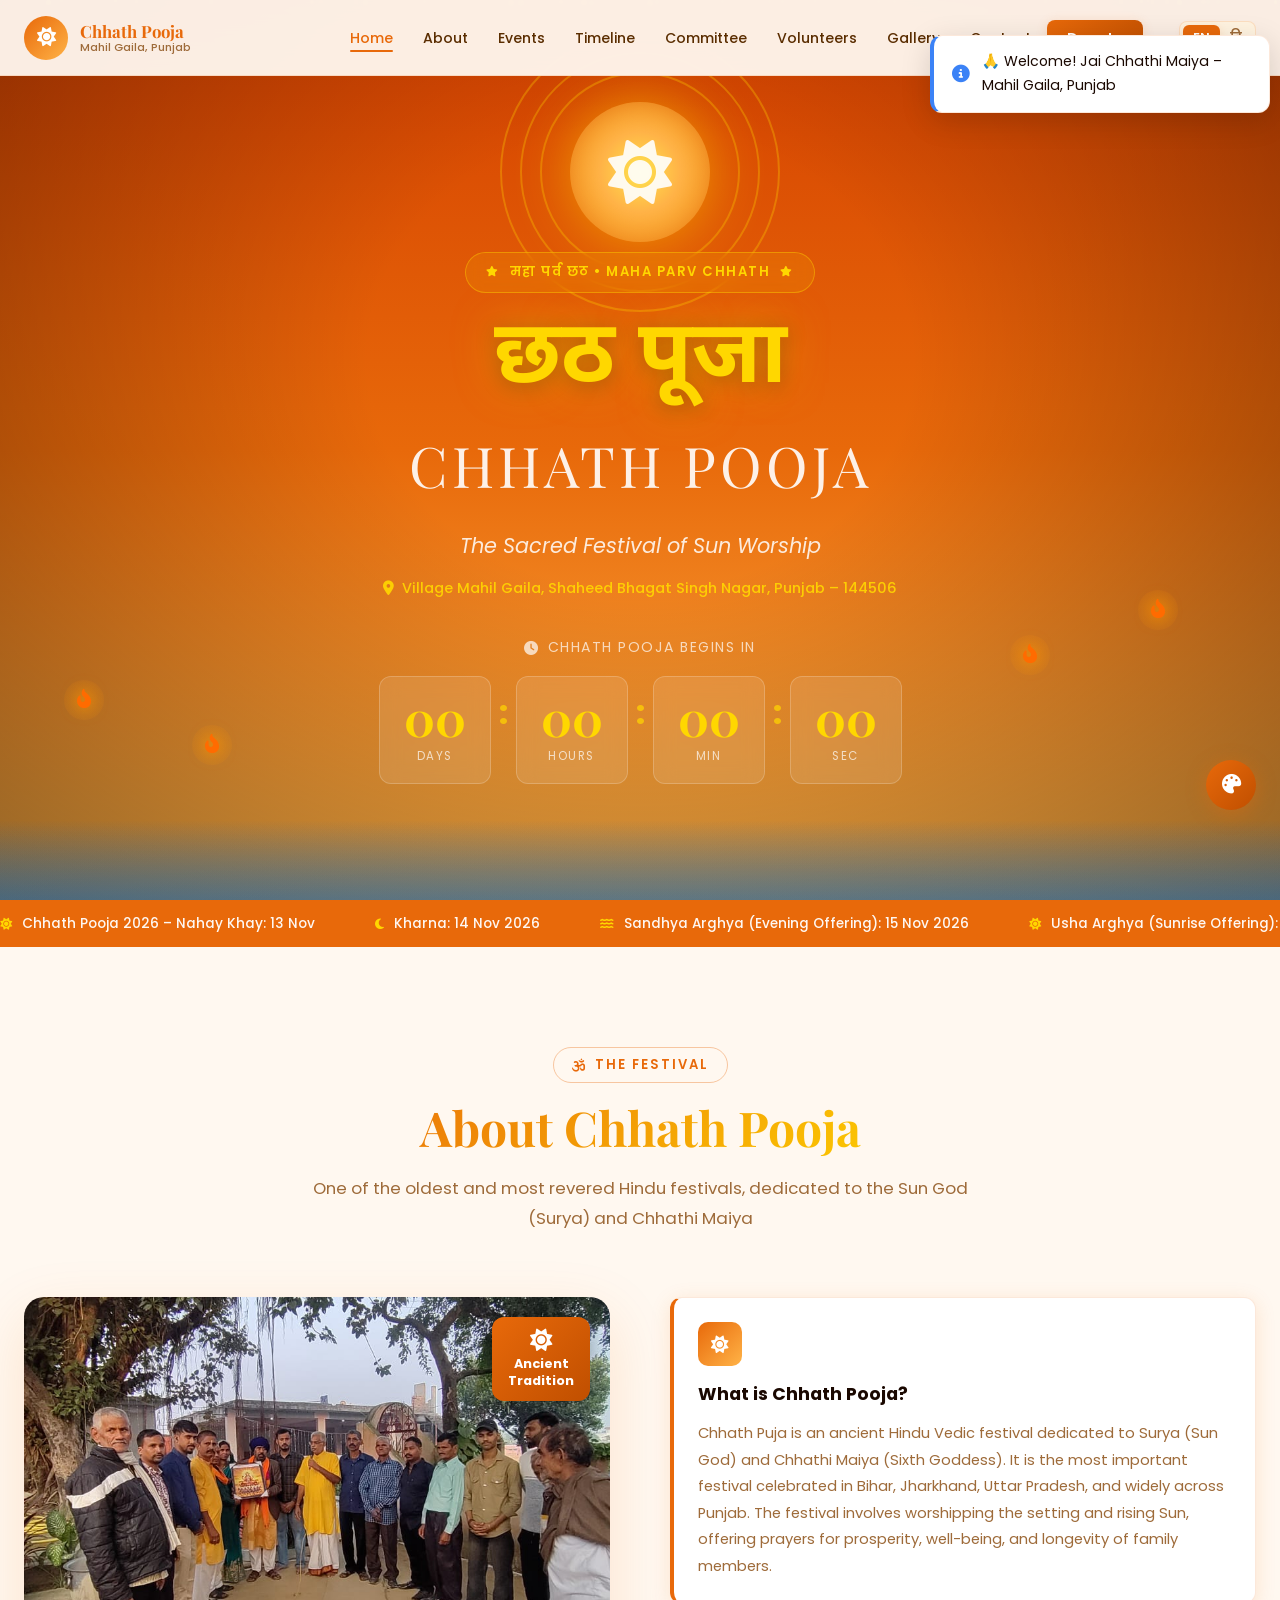
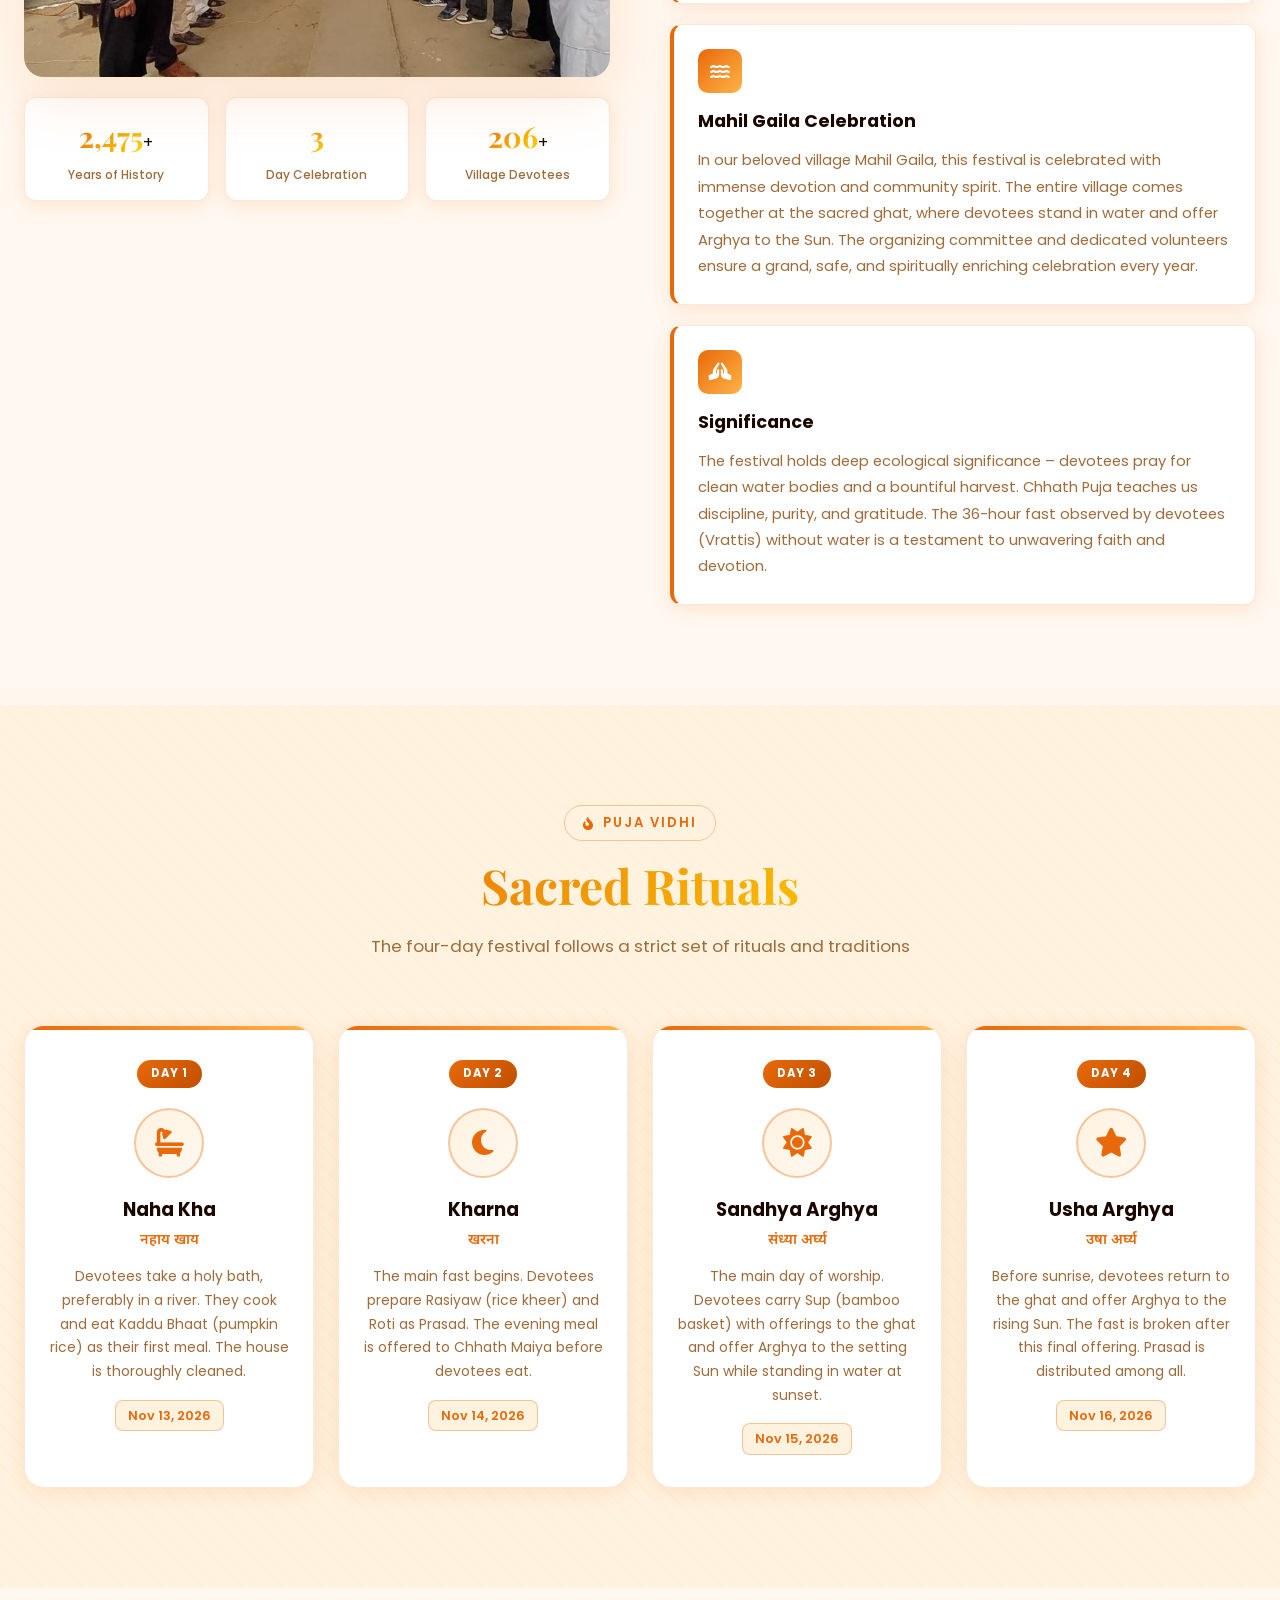
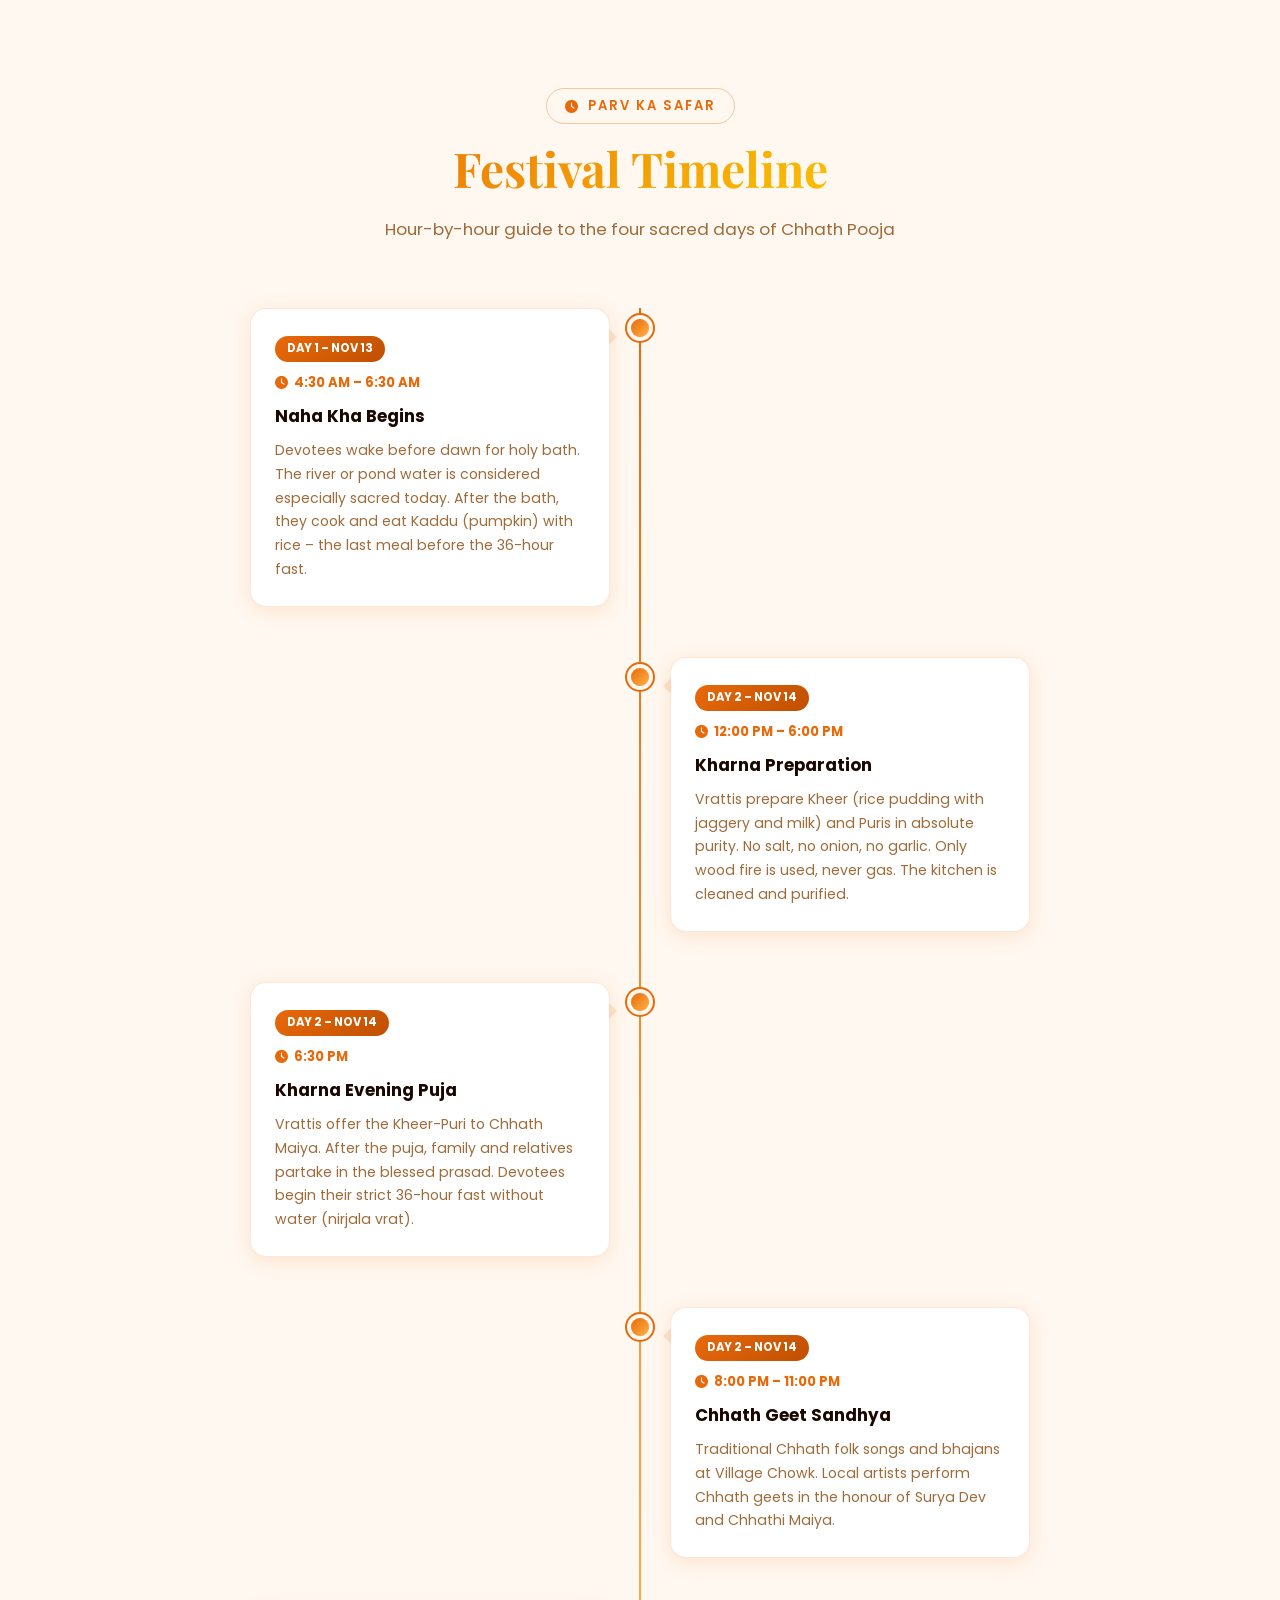
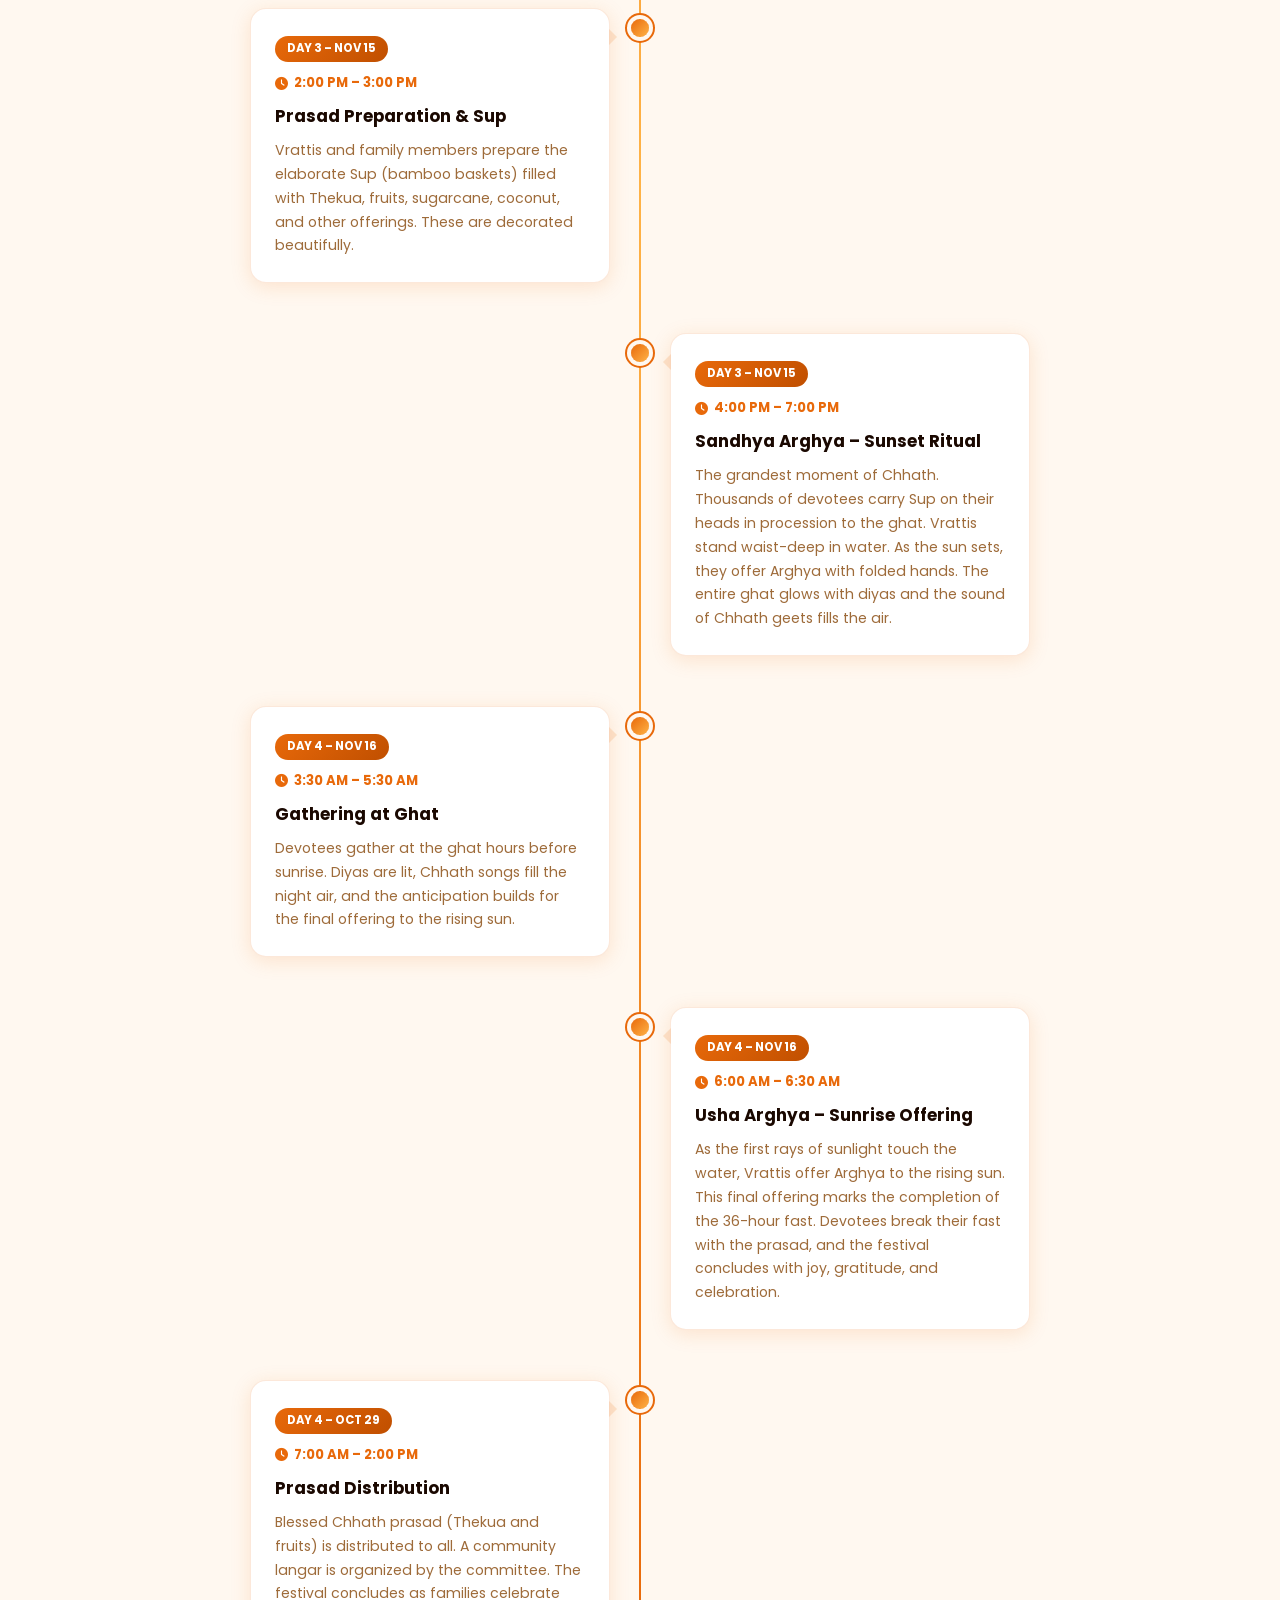
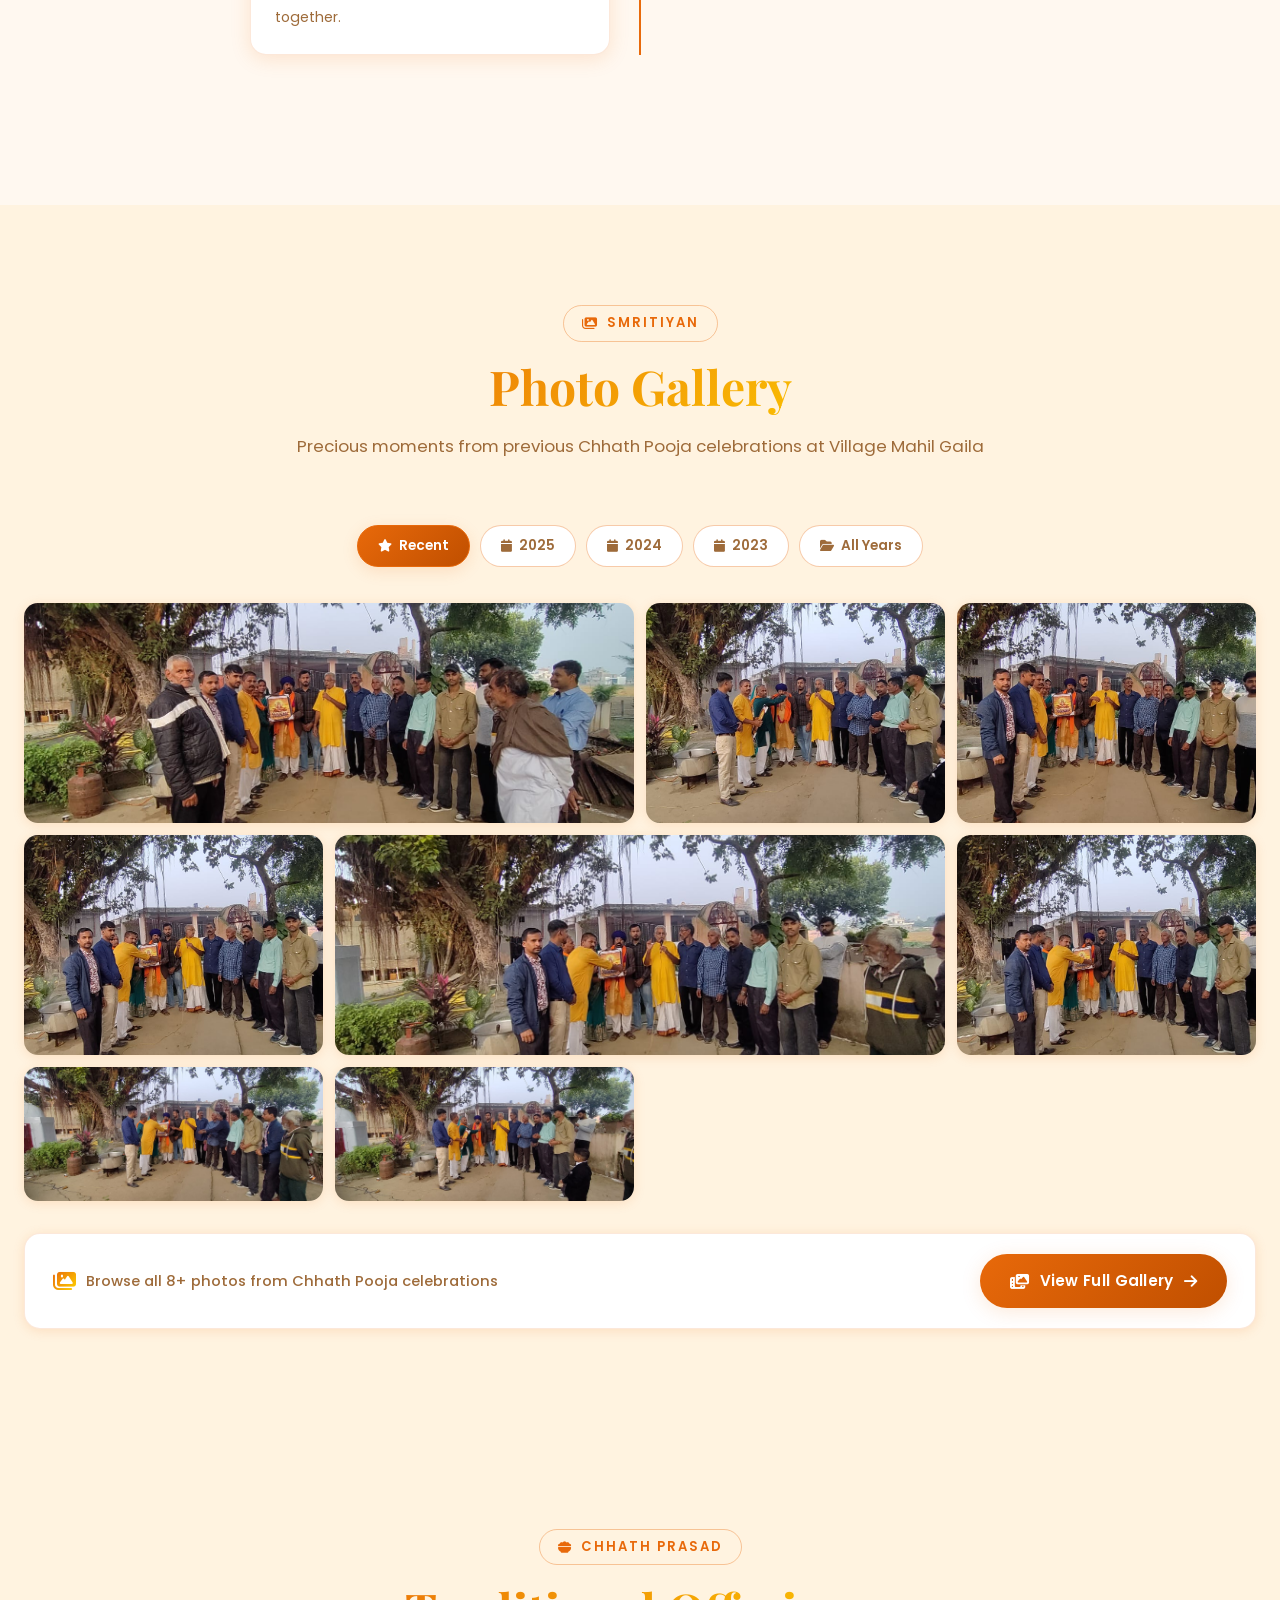
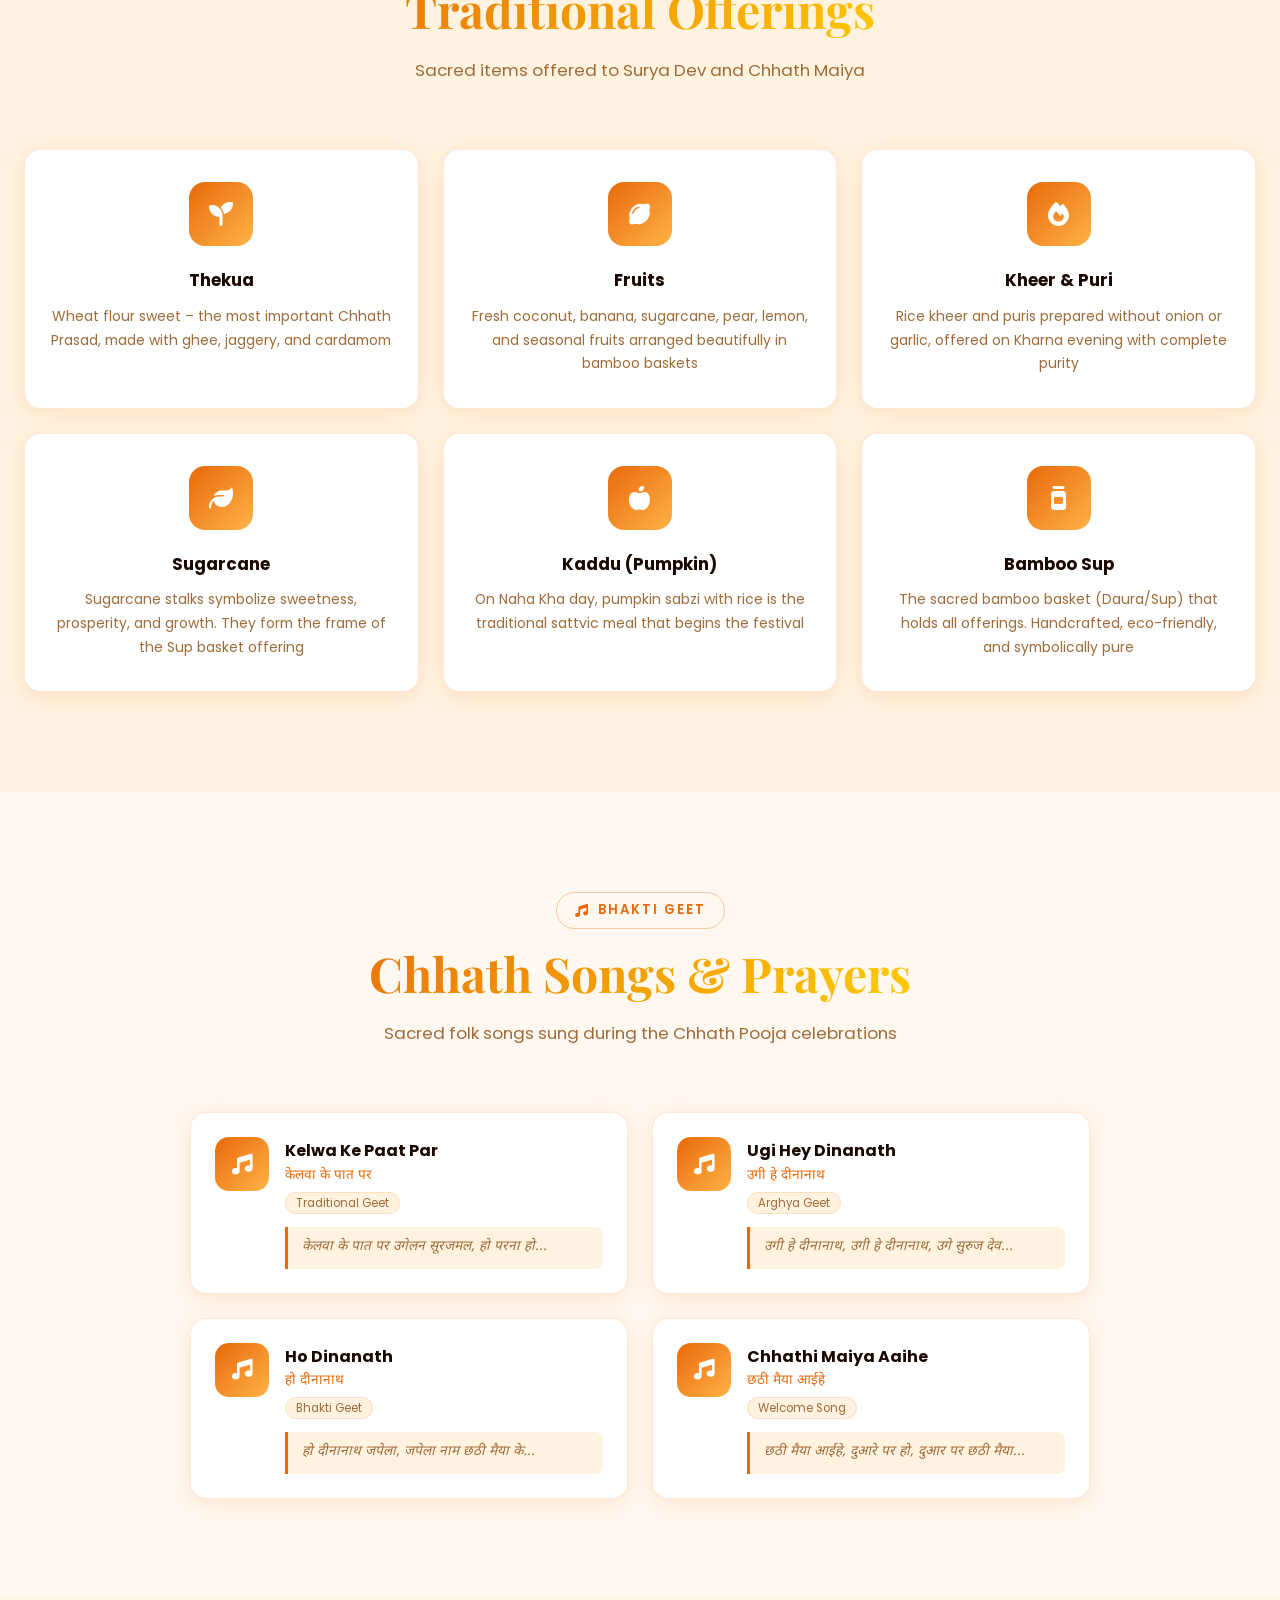
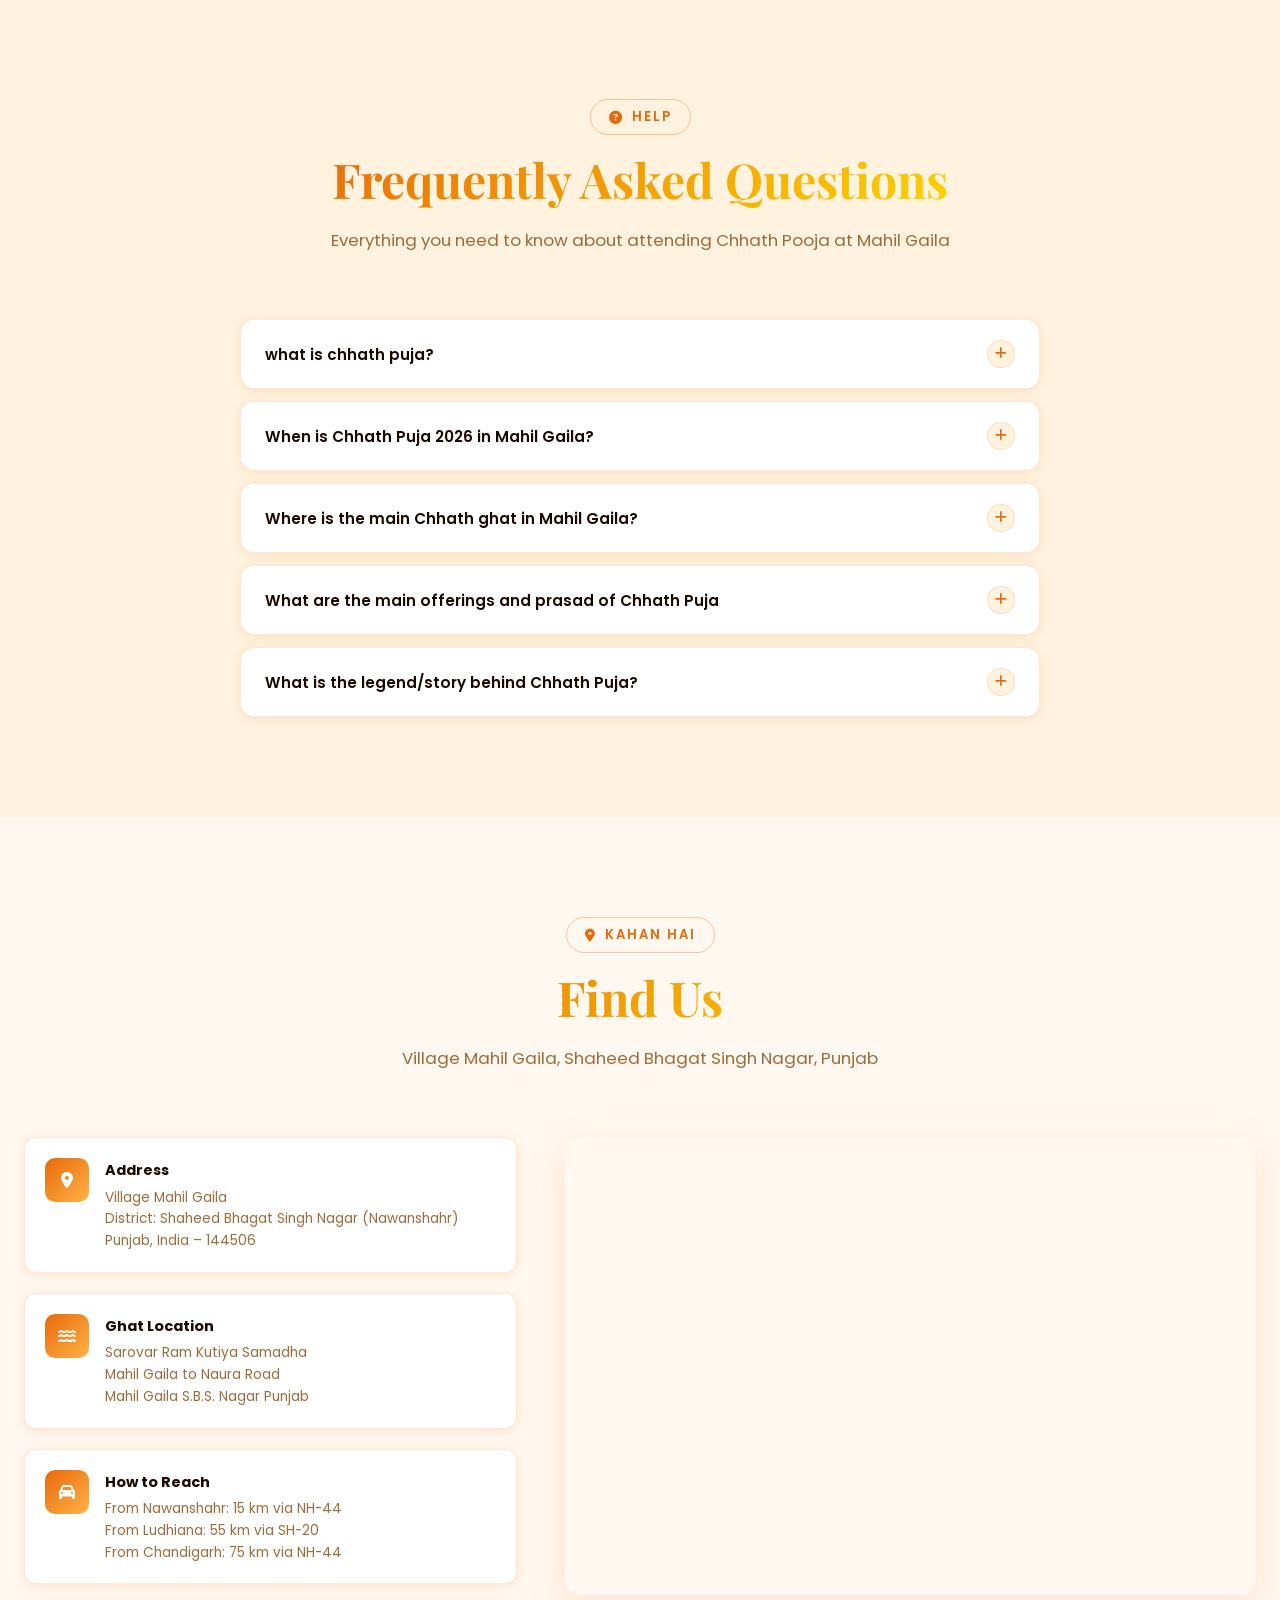
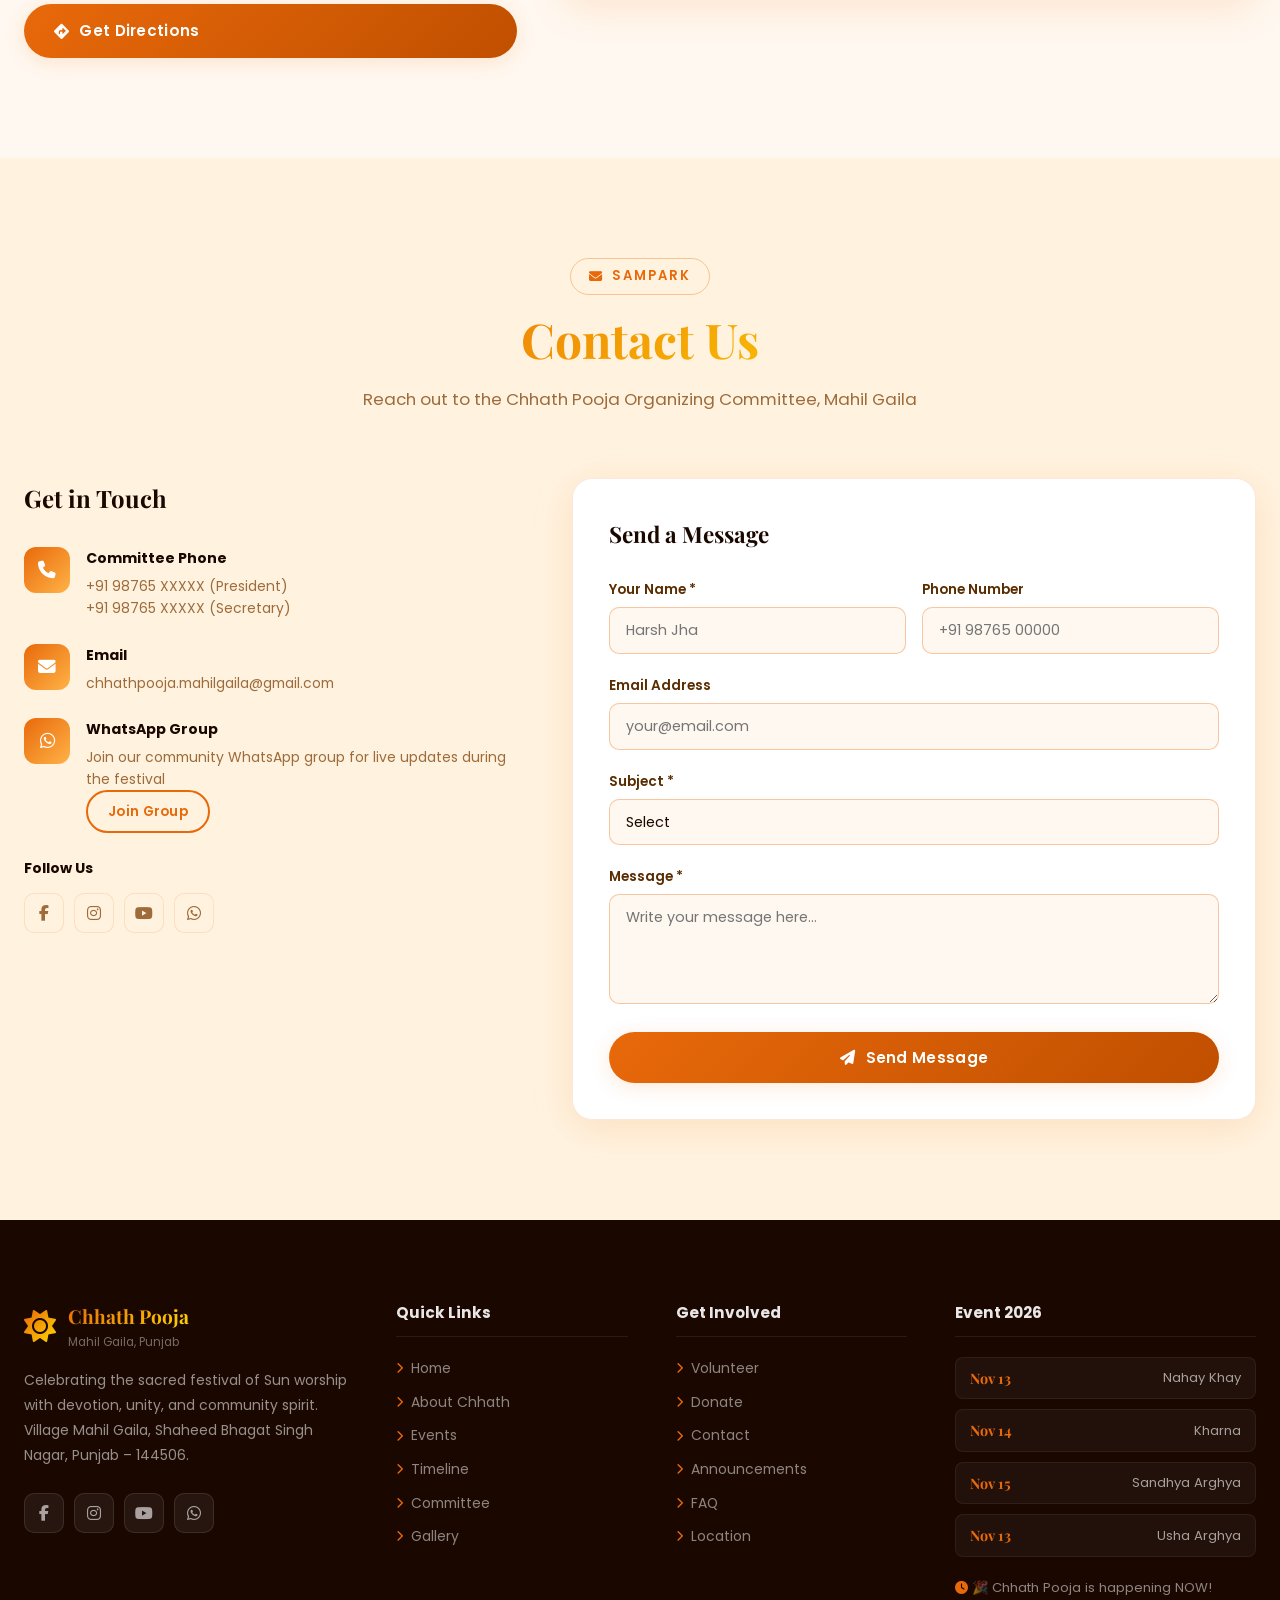
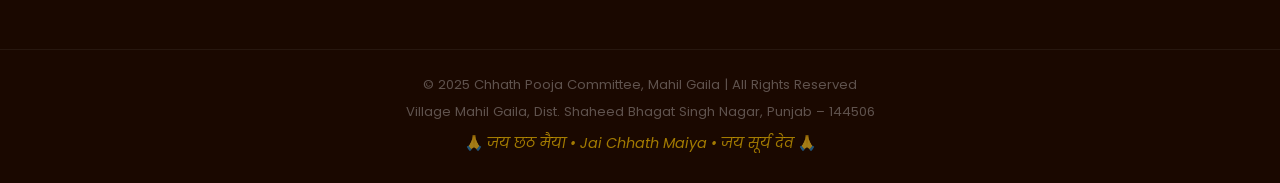
==== commit d07d20e0: "Add files via upload" ====
--- a/index.html
+++ b/index.html
@@ -4,15 +4,15 @@
   <meta charset="UTF-8" />
   <meta name="viewport" content="width=device-width, initial-scale=1.0" />
 
-  <title>Chhath Puja 2026 | Mahil Gaila Village, Punjab | Official Celebration Website</title>
-
-  <meta name="description" content="Official Chhath Puja 2026 website of Mahil Gaila Village, Shaheed Bhagat Singh Nagar, Punjab. Discover the history, rituals, schedule, gallery, volunteer activities and community celebrations of Chhath Mahaparv." />
-
-  <meta name="keywords" content="Chhath Puja 2026, Chhath Mahaparv, Mahil Gaila, Chhath Puja Punjab, Chhath Festival, Surya Arghya, Chhathi Maiya, Bihar Festival, Chhath Celebration, Mahil Gaila Village, Shaheed Bhagat Singh Nagar" />
+  <title>Chhath Puja  | Mahil Gaila Village, Punjab | Official Celebration Website</title>
+
+  <meta name="description" content="Official Chhath Puja website of Mahil Gaila Village, Shaheed Bhagat Singh Nagar, Punjab. Discover the history, rituals, schedule, gallery, volunteer activities and community celebrations of Chhath Mahaparv." />
+
+  <meta name="keywords" content="Chhath Puja 2026, mahil gaila, mahil, gaila, chath, chath website, chath puja punjab Chhath Mahaparv, Mahil Gaila, Chhath Puja Punjab, Chhath Festival, Surya Arghya, Chhathi Maiya, Bihar Festival, Chhath Celebration, Mahil Gaila Village, Shaheed Bhagat Singh Nagar" />
 
   <meta name="author" content="Chhath Puja Committee Mahil Gaila" />
   <meta name="robots" content="index, follow" />
-  <meta name="theme-color" content="rgba(255, 248, 240, 0.95)" />
+  <meta name="theme-color" content="#E8690A" />
 
   <link rel="canonical" href="https://chathpujamahilgaila.vercel.app/" />
 
@@ -444,6 +444,72 @@
     </div>
   </section>
 
+  <section class="section gallery-section" id="gallery">
+  <div class="container">
+
+    <!-- Header -->
+    <div class="section-header" data-aos="fade-up">
+      <span class="section-eyebrow"><i class="fas fa-images"></i> Smritiyan</span>
+      <h2 class="section-title">Photo Gallery</h2>
+      <p class="section-subtitle">Precious moments from previous Chhath Pooja celebrations at Village Mahil Gaila</p>
+    </div>
+
+    <!-- Year Pills (decorative on index page) -->
+    <div class="gallery-year-strip" data-aos="fade-up" data-aos-delay="100">
+      <span class="year-pill active"><i class="fas fa-star"></i> Recent</span>
+      <span class="year-pill"><i class="fas fa-calendar"></i> 2025</span>
+      <span class="year-pill"><i class="fas fa-calendar"></i> 2024</span>
+      <span class="year-pill"><i class="fas fa-calendar"></i> 2023</span>
+      <a href="gallery.html" class="year-pill year-pill-link"><i class="fas fa-folder-open"></i> All Years</a>
+    </div>
+
+    <!-- Fixed 8-photo Grid -->
+    <div class="gallery-home-grid" id="galleryHomeGrid" data-aos="fade-up" data-aos-delay="150">
+      <!-- Skeleton loaders shown while JS loads -->
+      <div class="g-skeleton"><img src="img1.jpeg"></div>
+      <div class="g-skeleton g-skeleton--tall"><img src="img3.jpeg"></div>
+      <div class="g-skeleton"><img src="img4.jpeg"></div>
+      <div class="g-skeleton"><img src="img5.jpeg"></div>
+      <div class="g-skeleton g-skeleton--tall"><img src="img6.jpeg"></div>
+      <div class="g-skeleton"><img src="img7.jpeg"></div>
+      <div class="g-skeleton"><img src="img8.jpeg"></div>
+      <div class="g-skeleton"><img src="img9.jpeg"></div>
+    </div>
+
+    <!-- CTA Row -->
+    <div class="gallery-cta-row" data-aos="fade-up" data-aos-delay="200">
+      <div class="gallery-cta-info">
+        <i class="fas fa-images"></i>
+        <span id="galleryTotalCount">Explore our complete collection of memories</span>
+      </div>
+      <a href="gallery.html" class="btn btn-primary gallery-view-all-btn">
+        <i class="fas fa-photo-film"></i>
+        View Full Gallery
+        <i class="fas fa-arrow-right"></i>
+      </a>
+    </div>
+
+  </div>
+
+  <!-- ── LIGHTBOX (fixed, outside container so it covers full viewport) ── -->
+
+</section>
+  <div class="glb-overlay" id="glbOverlay" role="dialog" aria-modal="true" aria-label="Photo viewer">
+    <button class="glb-btn glb-close" id="glbClose" aria-label="Close"><i class="fas fa-times"></i></button>
+    <button class="glb-btn glb-prev"  id="glbPrev"  aria-label="Previous photo"><i class="fas fa-chevron-left"></i></button>
+    <button class="glb-btn glb-next"  id="glbNext"  aria-label="Next photo"><i class="fas fa-chevron-right"></i></button>
+
+    <div class="glb-stage">
+      <div class="glb-img-wrap">
+        <img id="glbImg" src="" alt="" />
+        <div class="glb-loader" id="glbLoader"><i class="fas fa-spinner fa-spin"></i></div>
+      </div>
+      <div class="glb-info">
+        <p class="glb-caption" id="glbCaption"></p>
+        <span class="glb-counter" id="glbCounter"></span>
+      </div>
+    </div>
+  </div>
   <!-- ============================================================
        PRASAD / OFFERINGS SECTION
   ============================================================ -->
@@ -572,8 +638,8 @@
 
   <!-- ============================================================
        GALLERY SECTION
-  ============================================================ 
-  <section class="section gallery-section" id="gallery">
+  ============================================================ -->
+  <!-- <section class="section gallery-section" id="gallery">
     <div class="container">
       <div class="section-header" data-aos="fade-up">
         <span class="section-eyebrow"><i class="fas fa-images"></i> Memories</span>
@@ -590,92 +656,29 @@
       </div>
 
       <div class="gallery-masonry" id="galleryGrid">
-         <!-- Populated by JS 
+        
       </div>
 
       
       <div class="lightbox" id="lightbox">
-        <button class="lightbox-close" id="lightboxClose"><i class="fas fa-times"></i></button>
+        
         <button class="lightbox-prev" id="lightboxPrev"><i class="fas fa-chevron-left"></i></button>
         <button class="lightbox-next" id="lightboxNext"><i class="fas fa-chevron-right"></i></button>
         <div class="lightbox-content">
           <img src="" alt="" id="lightboxImg" />
           <p id="lightboxCaption"></p>
+          <button class="lightbox-close" id="lightboxClose" style="color: white;">Close<i class="fas fa-times"></i></button>
         </div>
       </div>
     </div>
   </section> -->
   <!-- ============================================================
   GALLERY SECTION — Drop-in replacement for index.html
-  Replace the old  GALLERY section with this entire block
+  Replace the old  GALLERY  section with this entire block
   Shows 8 recent photos in a fixed grid + redirect to gallery.html
 ============================================================ -->
 
-<section class="section gallery-section" id="gallery">
-  <div class="container">
-
-    <!-- Header -->
-    <div class="section-header" data-aos="fade-up">
-      <span class="section-eyebrow"><i class="fas fa-images"></i> Smritiyan</span>
-      <h2 class="section-title">Photo Gallery</h2>
-      <p class="section-subtitle">Precious moments from previous Chhath Pooja celebrations at Village Mahil Gaila</p>
-    </div>
-
-    <!-- Year Pills (decorative on index page) -->
-    <div class="gallery-year-strip" data-aos="fade-up" data-aos-delay="100">
-      <span class="year-pill active"><i class="fas fa-star"></i> Recent</span>
-      <span class="year-pill"><i class="fas fa-calendar"></i> 2024</span>
-      <span class="year-pill"><i class="fas fa-calendar"></i> 2023</span>
-      <span class="year-pill"><i class="fas fa-calendar"></i> 2022</span>
-      <a href="gallery.html" class="year-pill year-pill-link"><i class="fas fa-folder-open"></i> All Years</a>
-    </div>
-
-    <!-- Fixed 8-photo Grid -->
-    <div class="gallery-home-grid" id="galleryHomeGrid" data-aos="fade-up" data-aos-delay="150">
-      <!-- Skeleton loaders shown while JS loads -->
-      <div class="g-skeleton"></div>
-      <div class="g-skeleton g-skeleton--tall"></div>
-      <div class="g-skeleton"></div>
-      <div class="g-skeleton"></div>
-      <div class="g-skeleton g-skeleton--tall"></div>
-      <div class="g-skeleton"></div>
-      <div class="g-skeleton"></div>
-      <div class="g-skeleton"></div>
-    </div>
-
-    <!-- CTA Row -->
-    <div class="gallery-cta-row" data-aos="fade-up" data-aos-delay="200">
-      <div class="gallery-cta-info">
-        <i class="fas fa-images"></i>
-        <span id="galleryTotalCount">Explore our complete collection of memories</span>
-      </div>
-      <a href="gallery.html" class="btn btn-primary gallery-view-all-btn">
-        <i class="fas fa-photo-film"></i>
-        View Full Gallery
-        <i class="fas fa-arrow-right"></i>
-      </a>
-    </div>
-
-  </div>
-
-  <!-- ── LIGHTBOX (fixed, outside container so it covers full viewport) ── -->
-  <div class="glb-overlay" id="glbOverlay" role="dialog" aria-modal="true" aria-label="Photo viewer">
-    <button class="glb-btn glb-close" id="glbClose" aria-label="Close"><i class="fas fa-times"></i></button>
-    <button class="glb-btn glb-prev"  id="glbPrev"  aria-label="Previous photo"><i class="fas fa-chevron-left"></i></button>
-    <button class="glb-btn glb-next"  id="glbNext"  aria-label="Next photo"><i class="fas fa-chevron-right"></i></button>
-
-    <div class="glb-stage">
-      <div class="glb-img-wrap">
-        <img id="glbImg" src="" alt="" />
-        <div class="glb-loader" id="glbLoader"><i class="fas fa-spinner fa-spin"></i></div>
-      </div>
-      <div class="glb-info">
-        <p class="glb-caption" id="glbCaption"></p>
-        <span class="glb-counter" id="glbCounter"></span>
-      </div>
-    </div>
-  </div>
-          </section>
+
 
   <!-- ============================================================
        SONGS / GEET SECTION
@@ -1096,7 +1099,8 @@
        SCRIPTS
   ============================================================ -->
   <script src="https://cdnjs.cloudflare.com/ajax/libs/aos/2.3.4/aos.js"></script>
+  <script src="gallery-section.js"></script>
   <script src="data.js"></script>
   <script src="main.js"></script>
 </body>
-</html>
+</html>
--- a/style.css
+++ b/style.css
@@ -1596,6 +1596,7 @@
   opacity: 0;
   visibility: hidden;
   transition: all 0.3s ease;
+  color: white;
 }
 .lightbox.open { opacity: 1; visibility: visible; }
 .lightbox-content { text-align: center; max-width: 90vw; max-height: 90vh; }
@@ -2285,6 +2286,7 @@
   outline-offset: 3px;
   border-radius: 4px;
 }
+
 /* ============================================================
    GALLERY SECTION — style.css additions
    Add this block at the END of your existing style.css
@@ -2624,4 +2626,4 @@
 }
 @media (max-width: 420px) {
   .gallery-home-grid { grid-template-rows: repeat(4, 140px); }
-}
+}
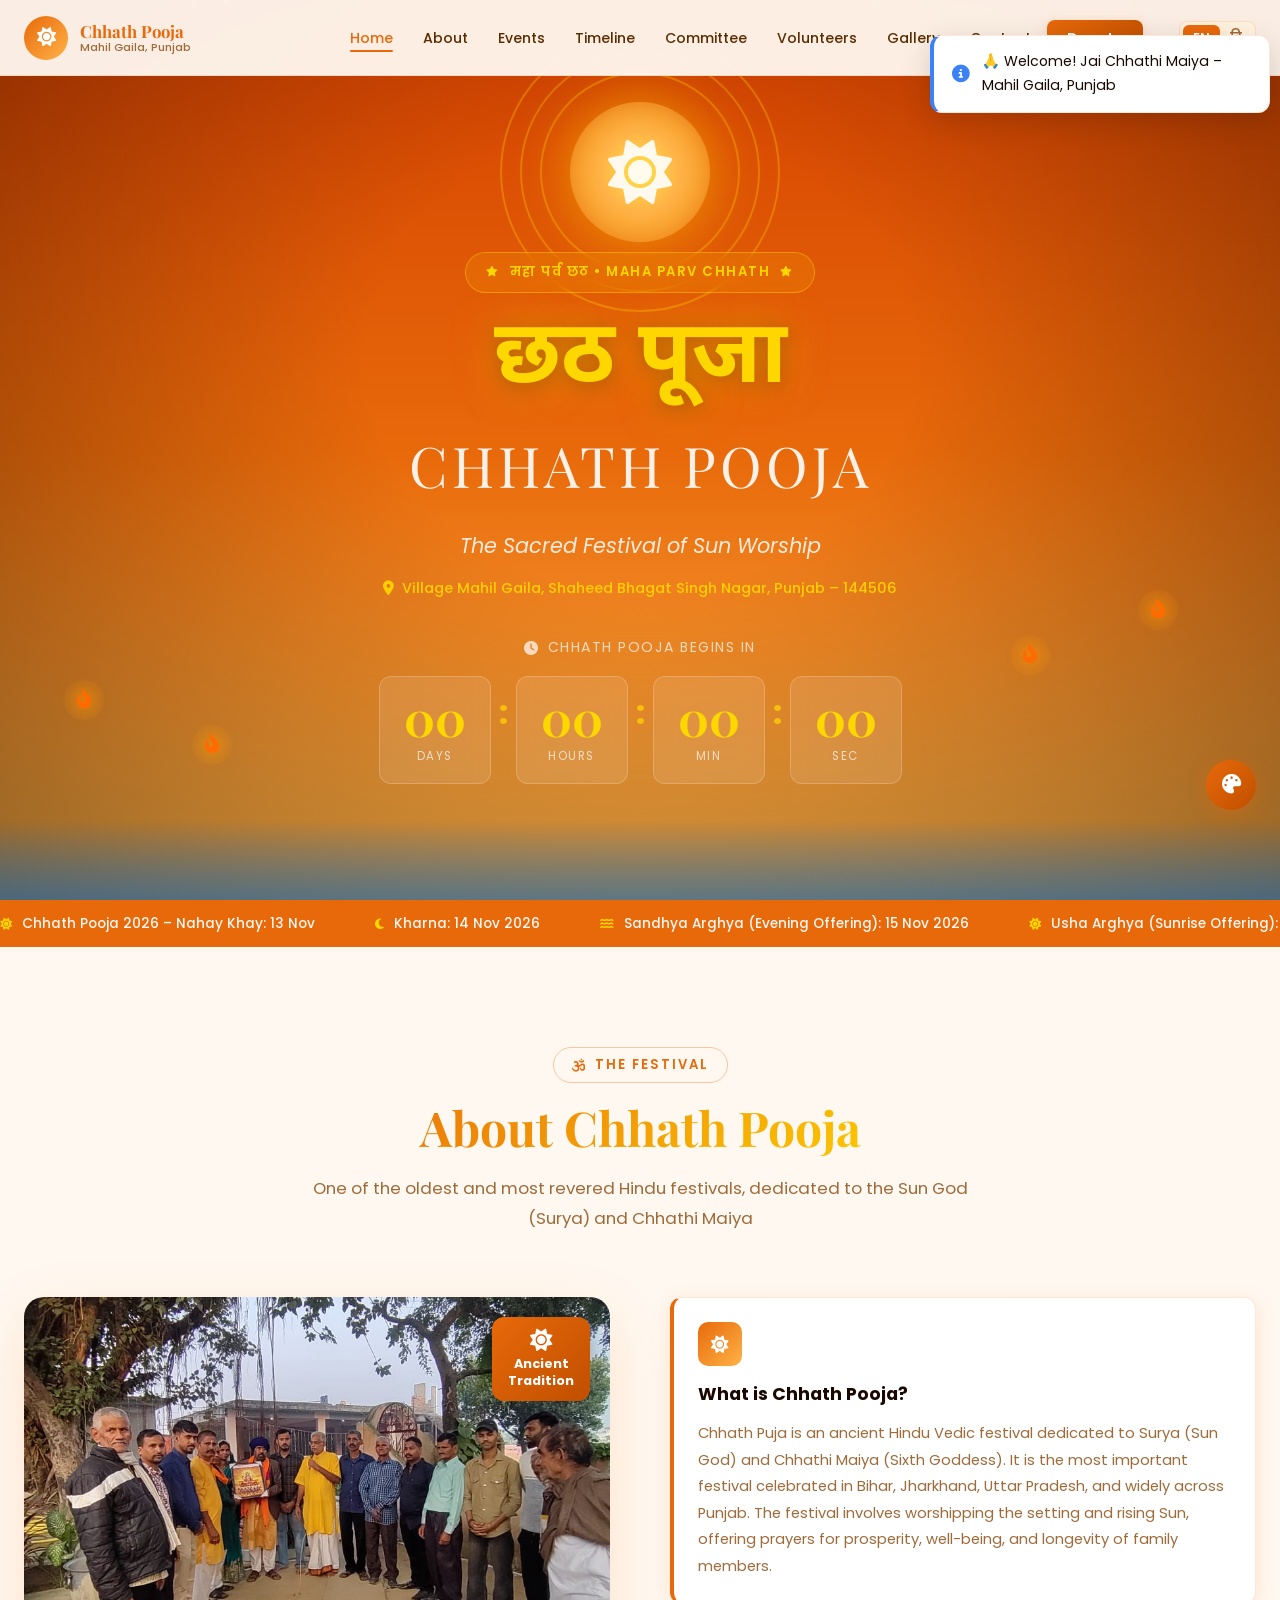
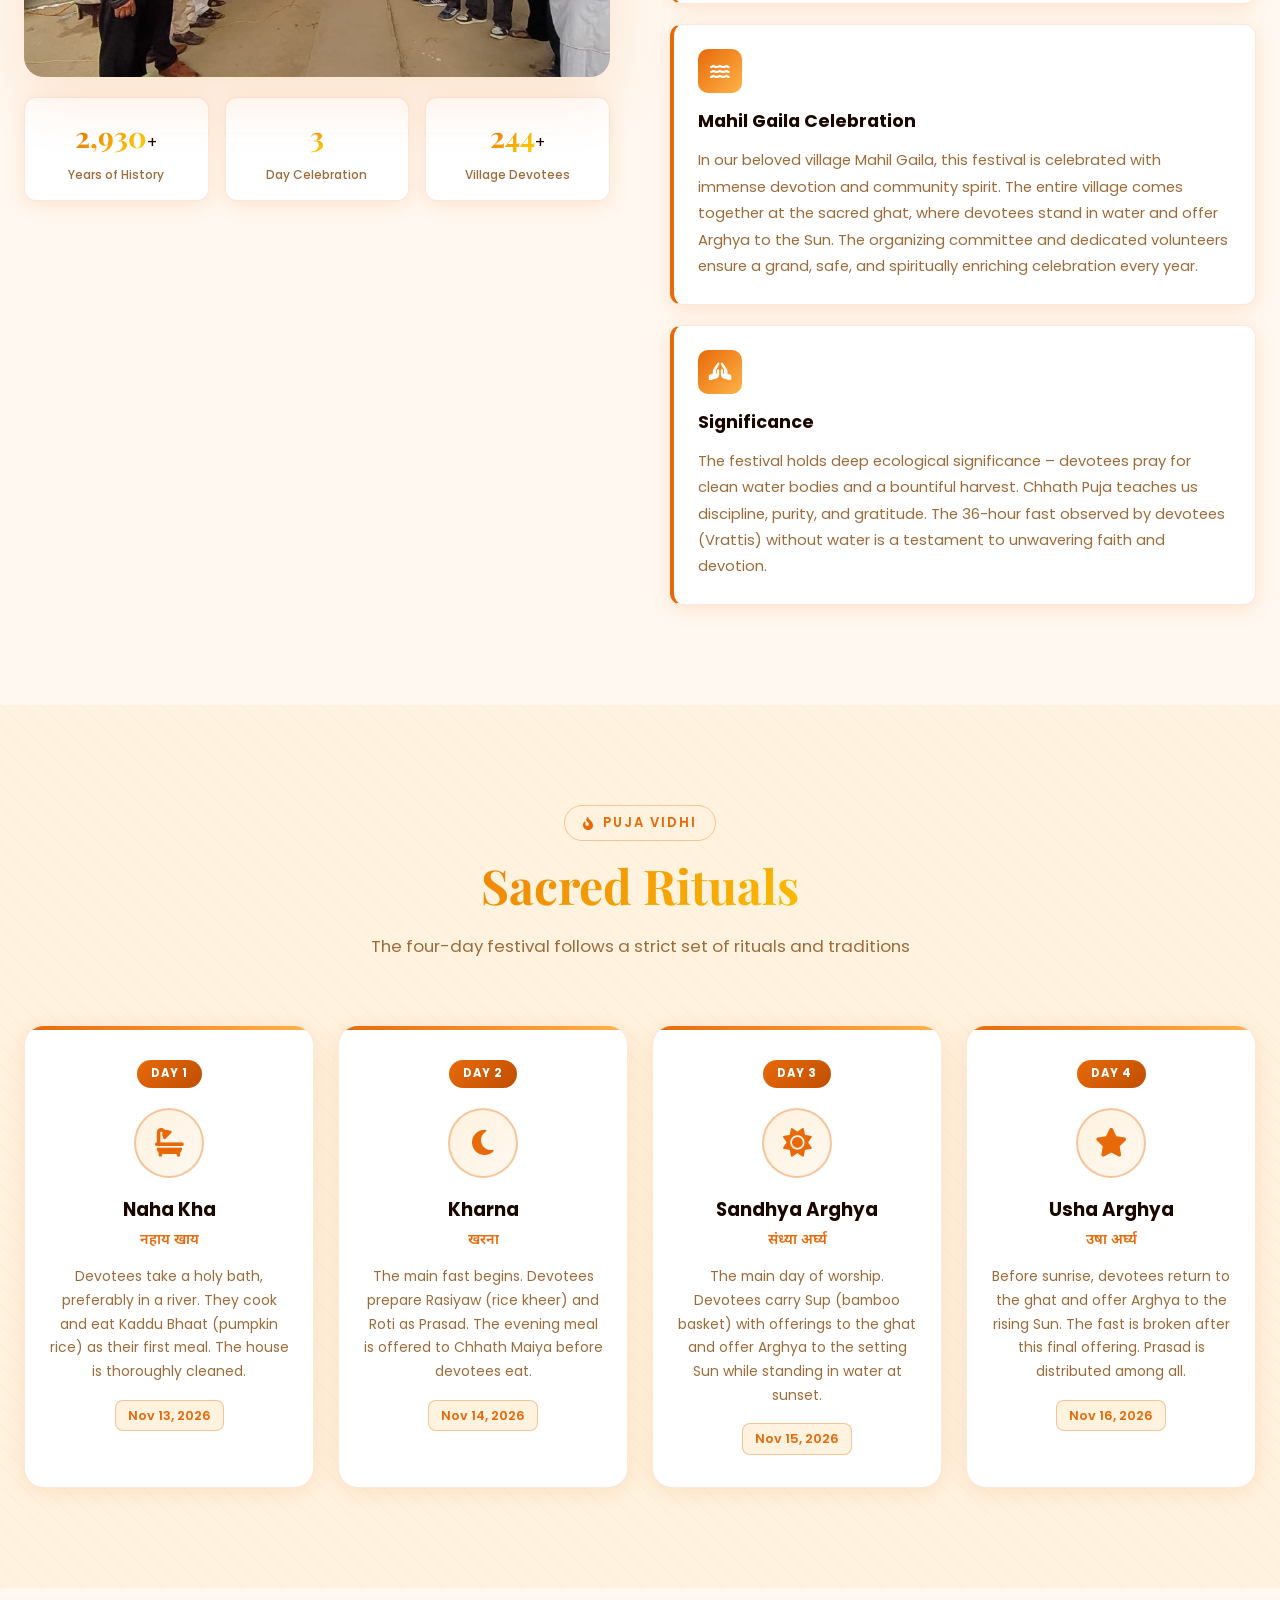
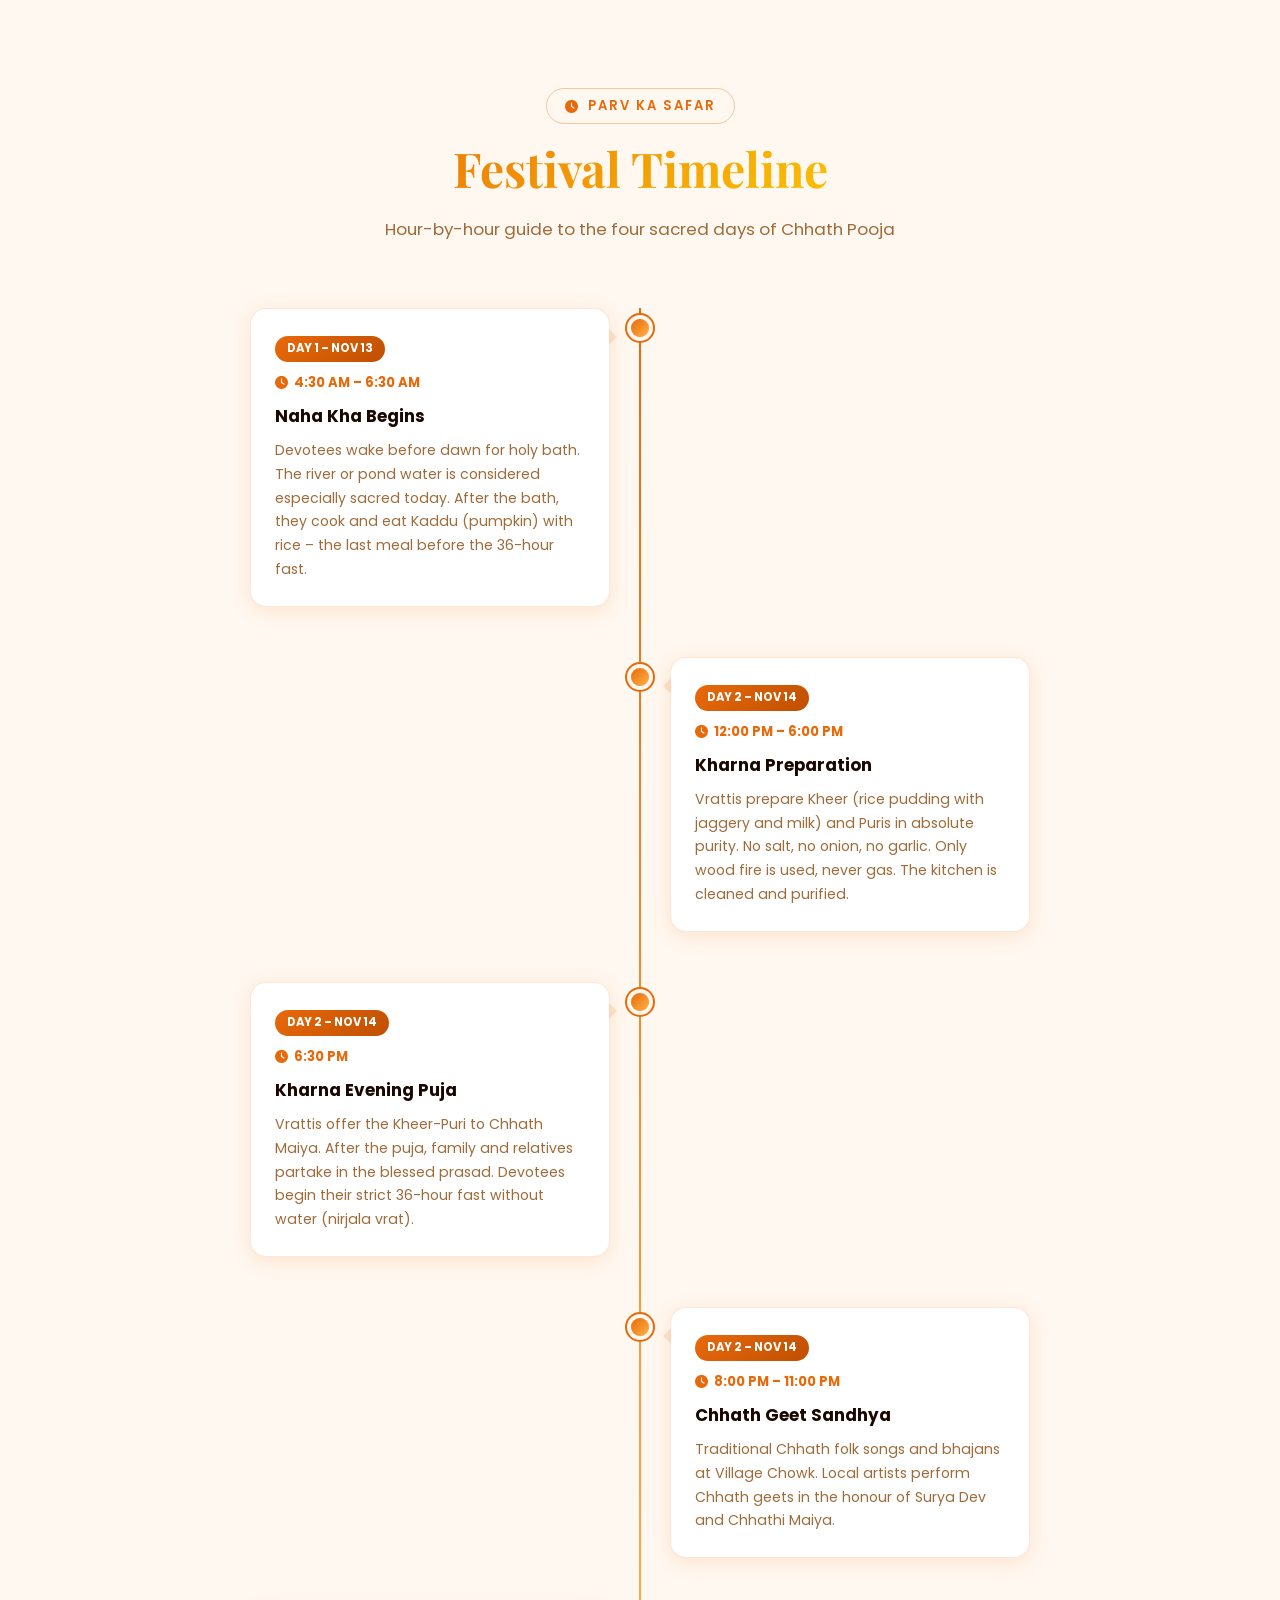
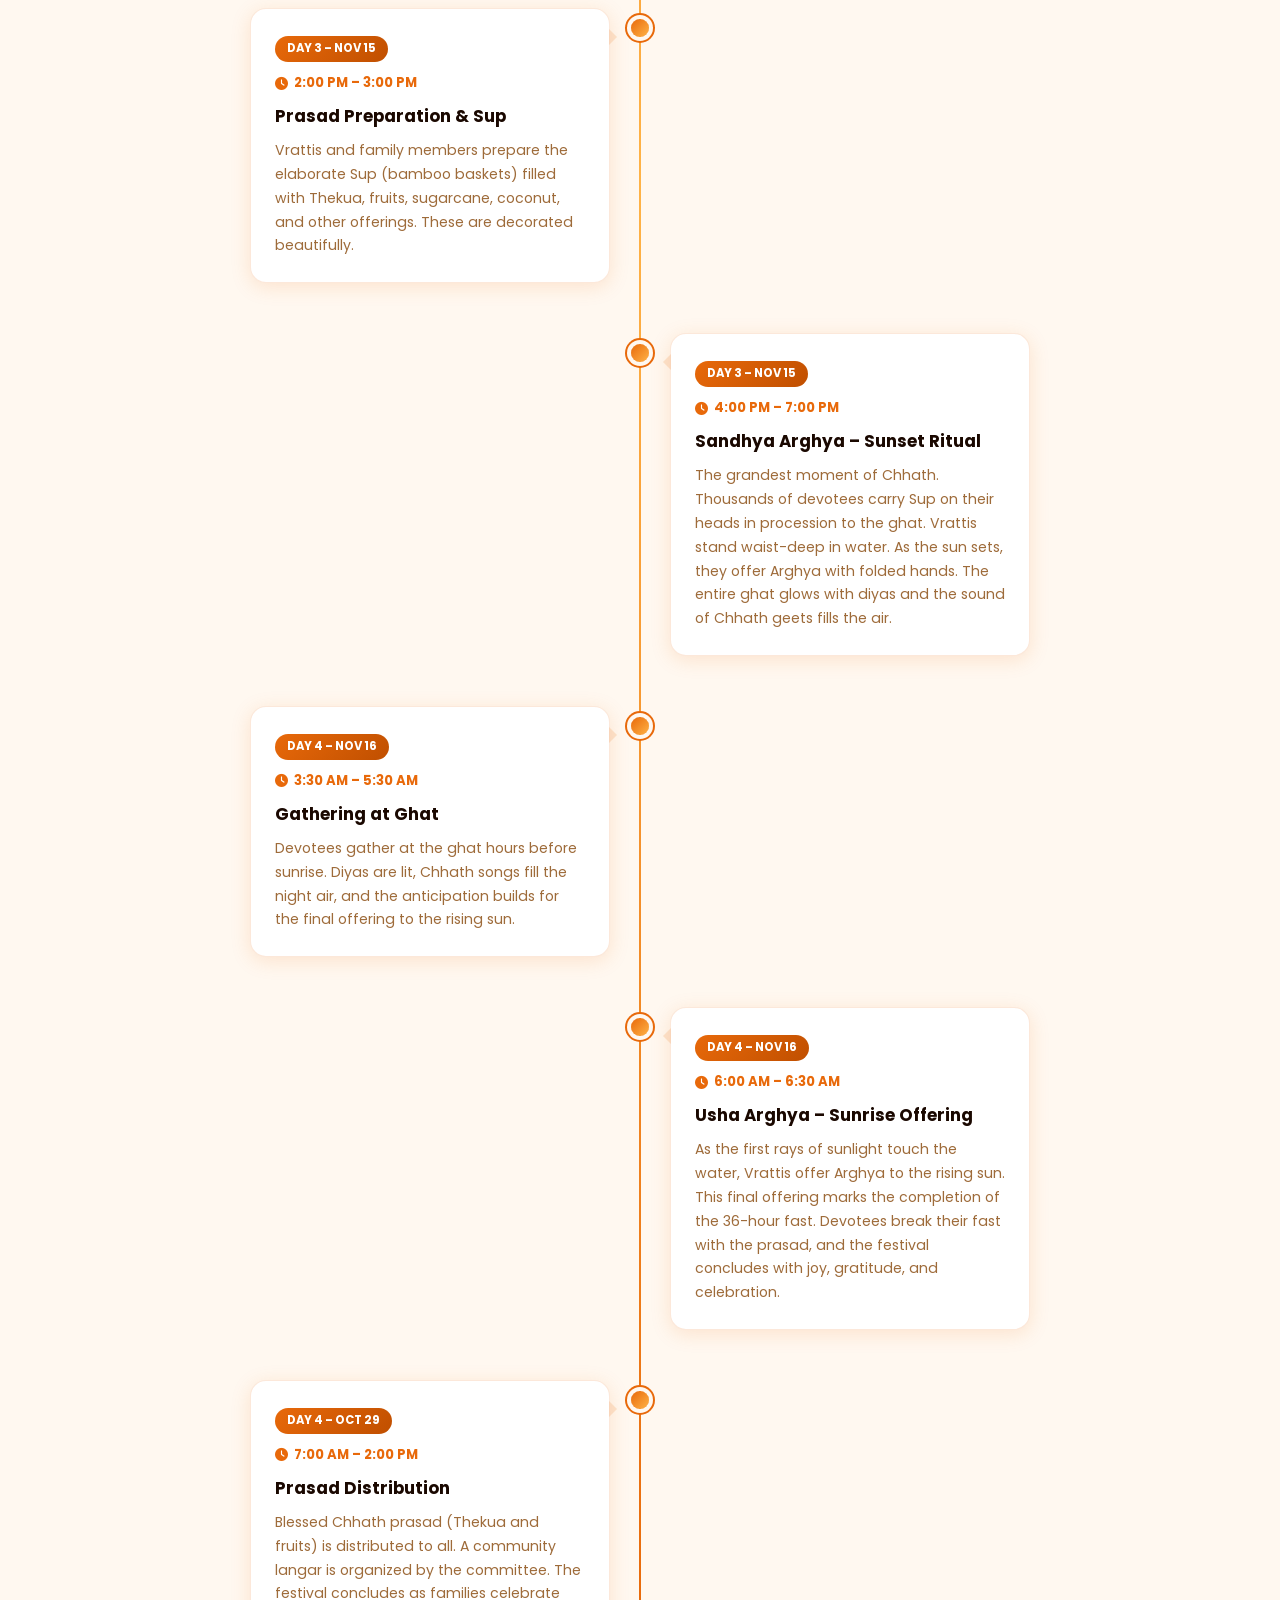
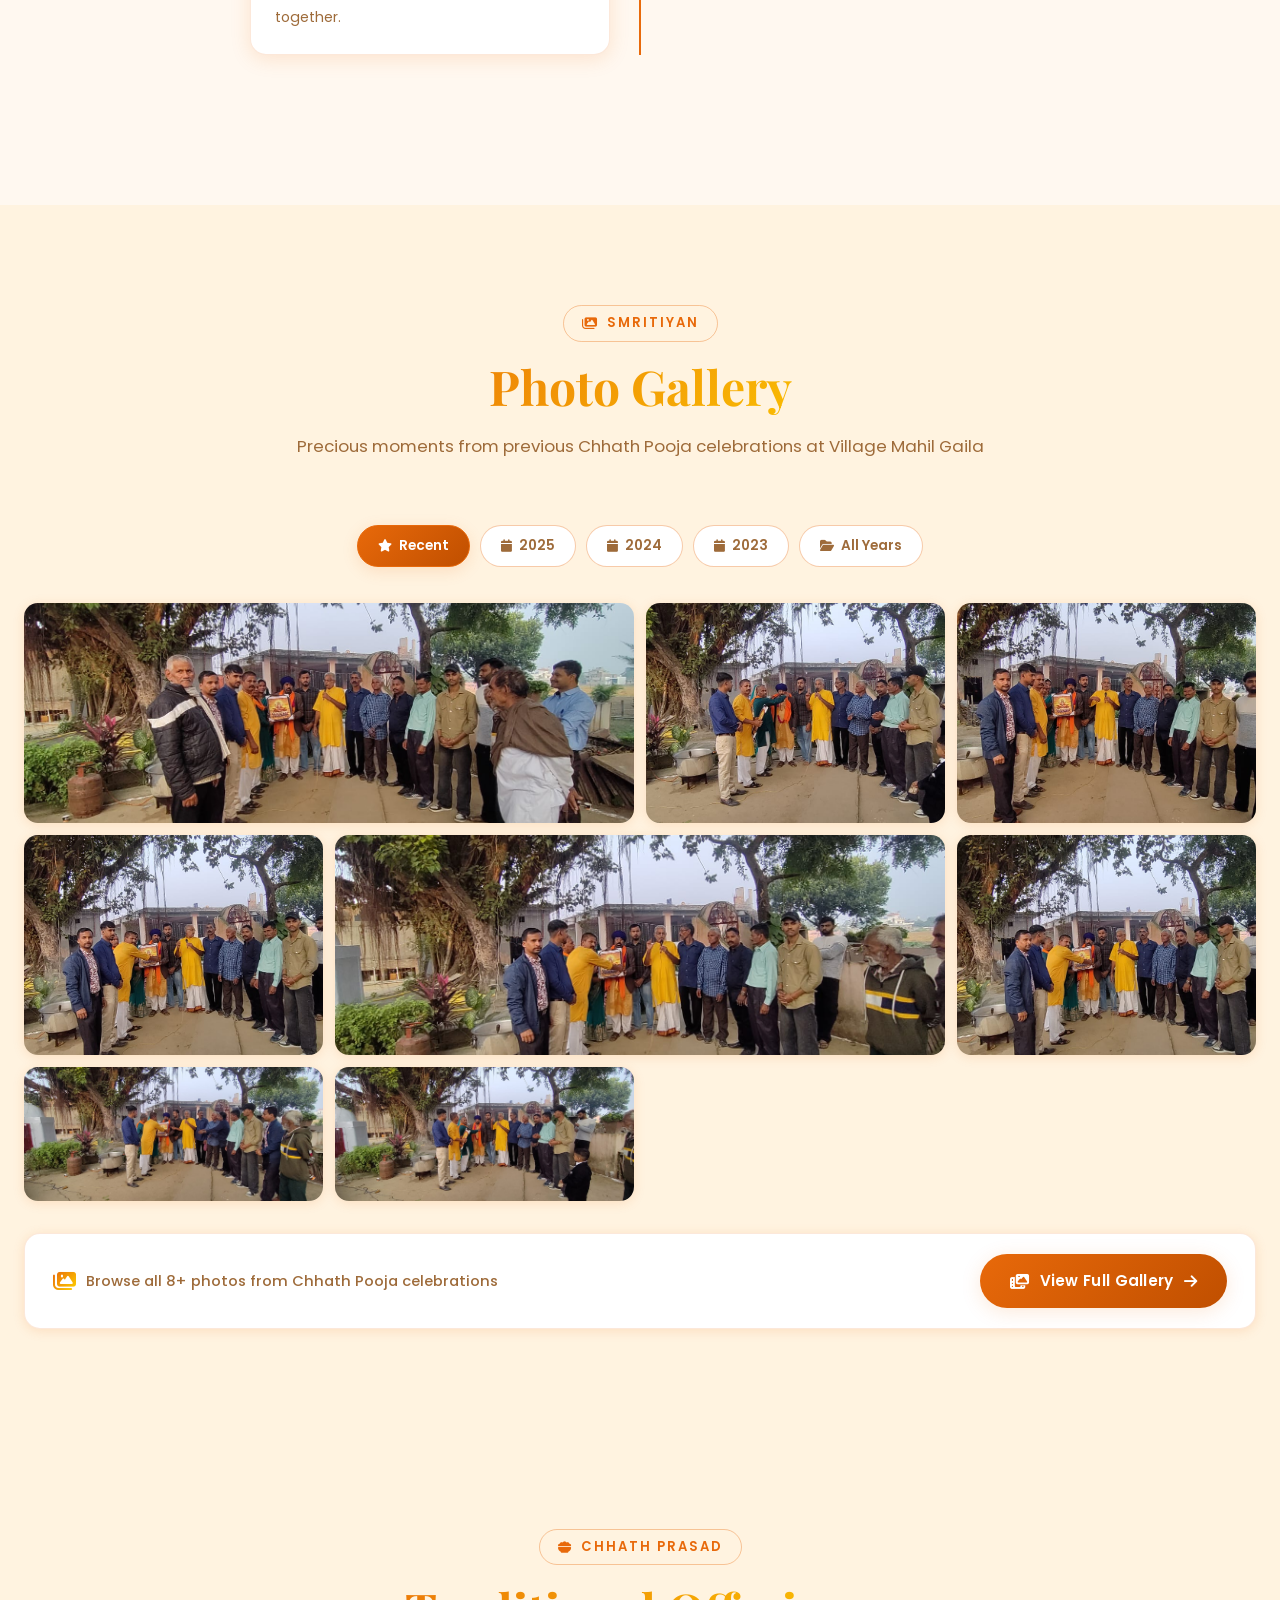
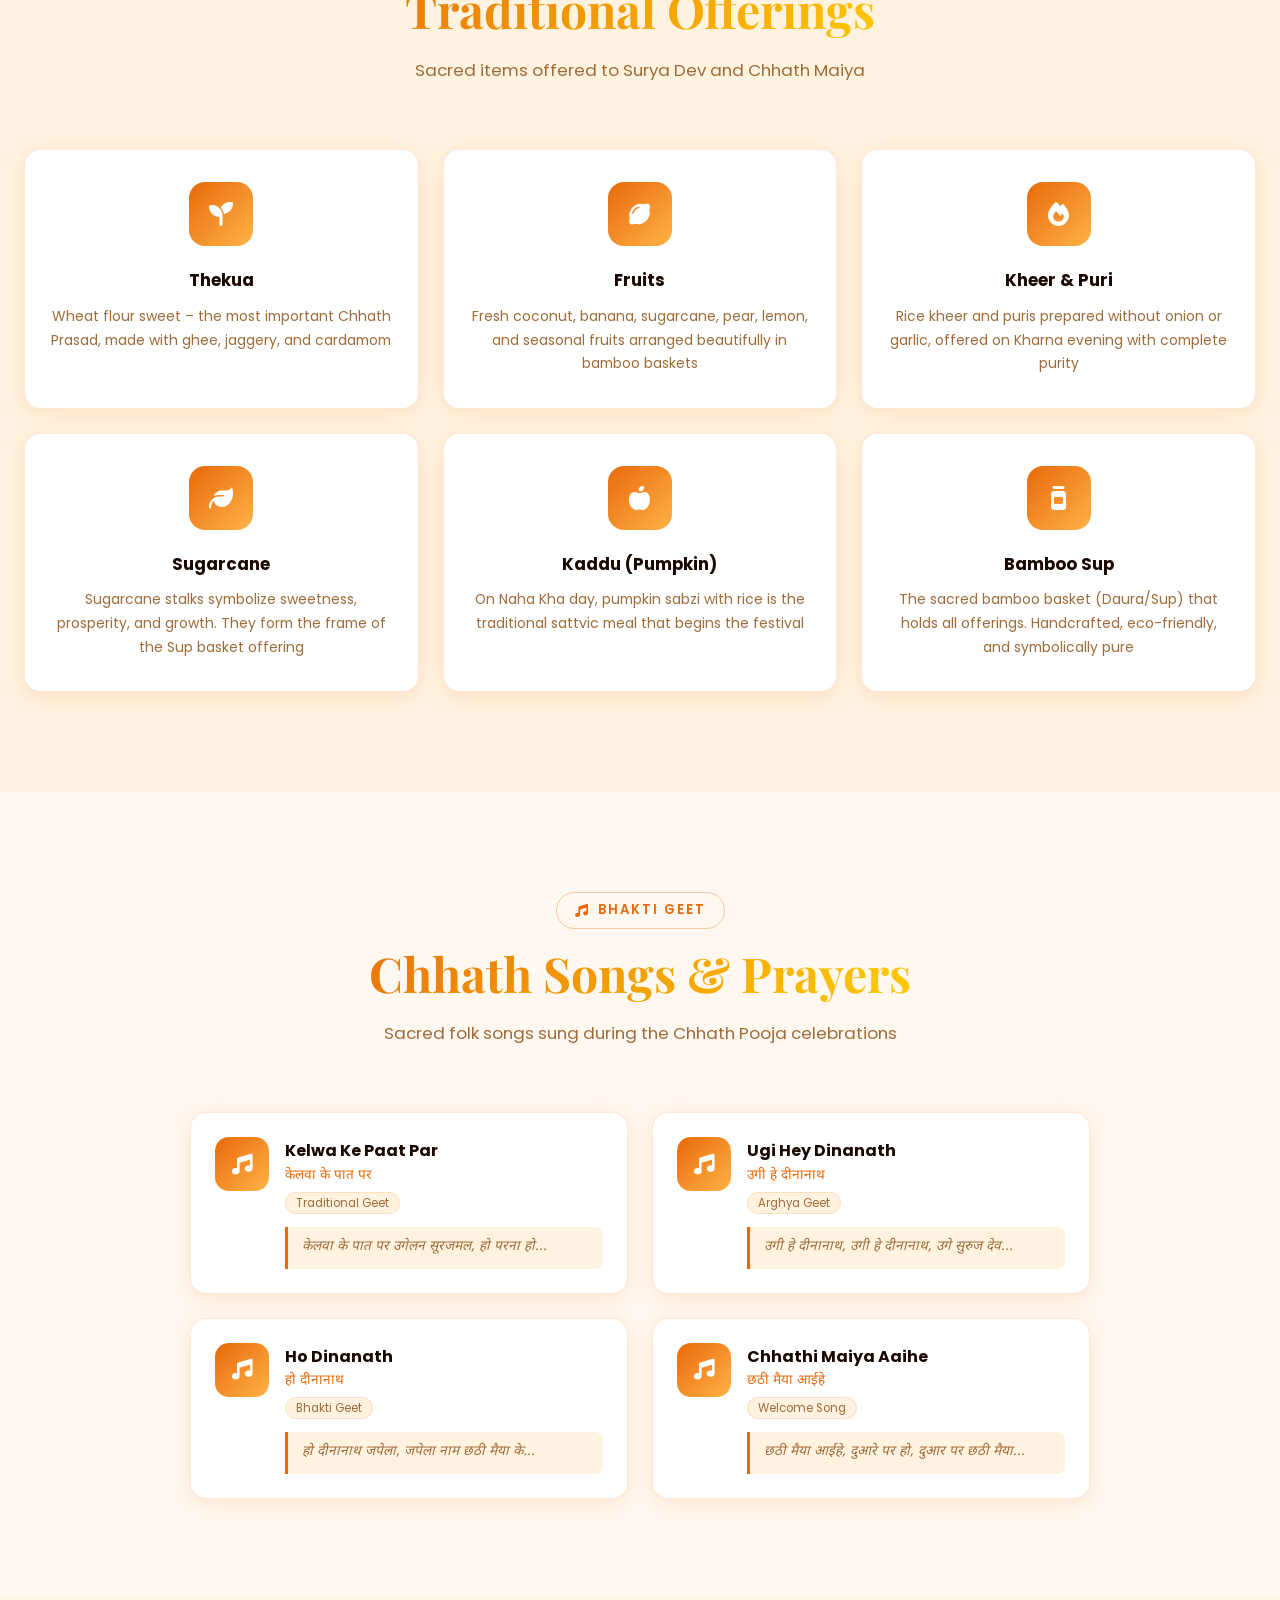
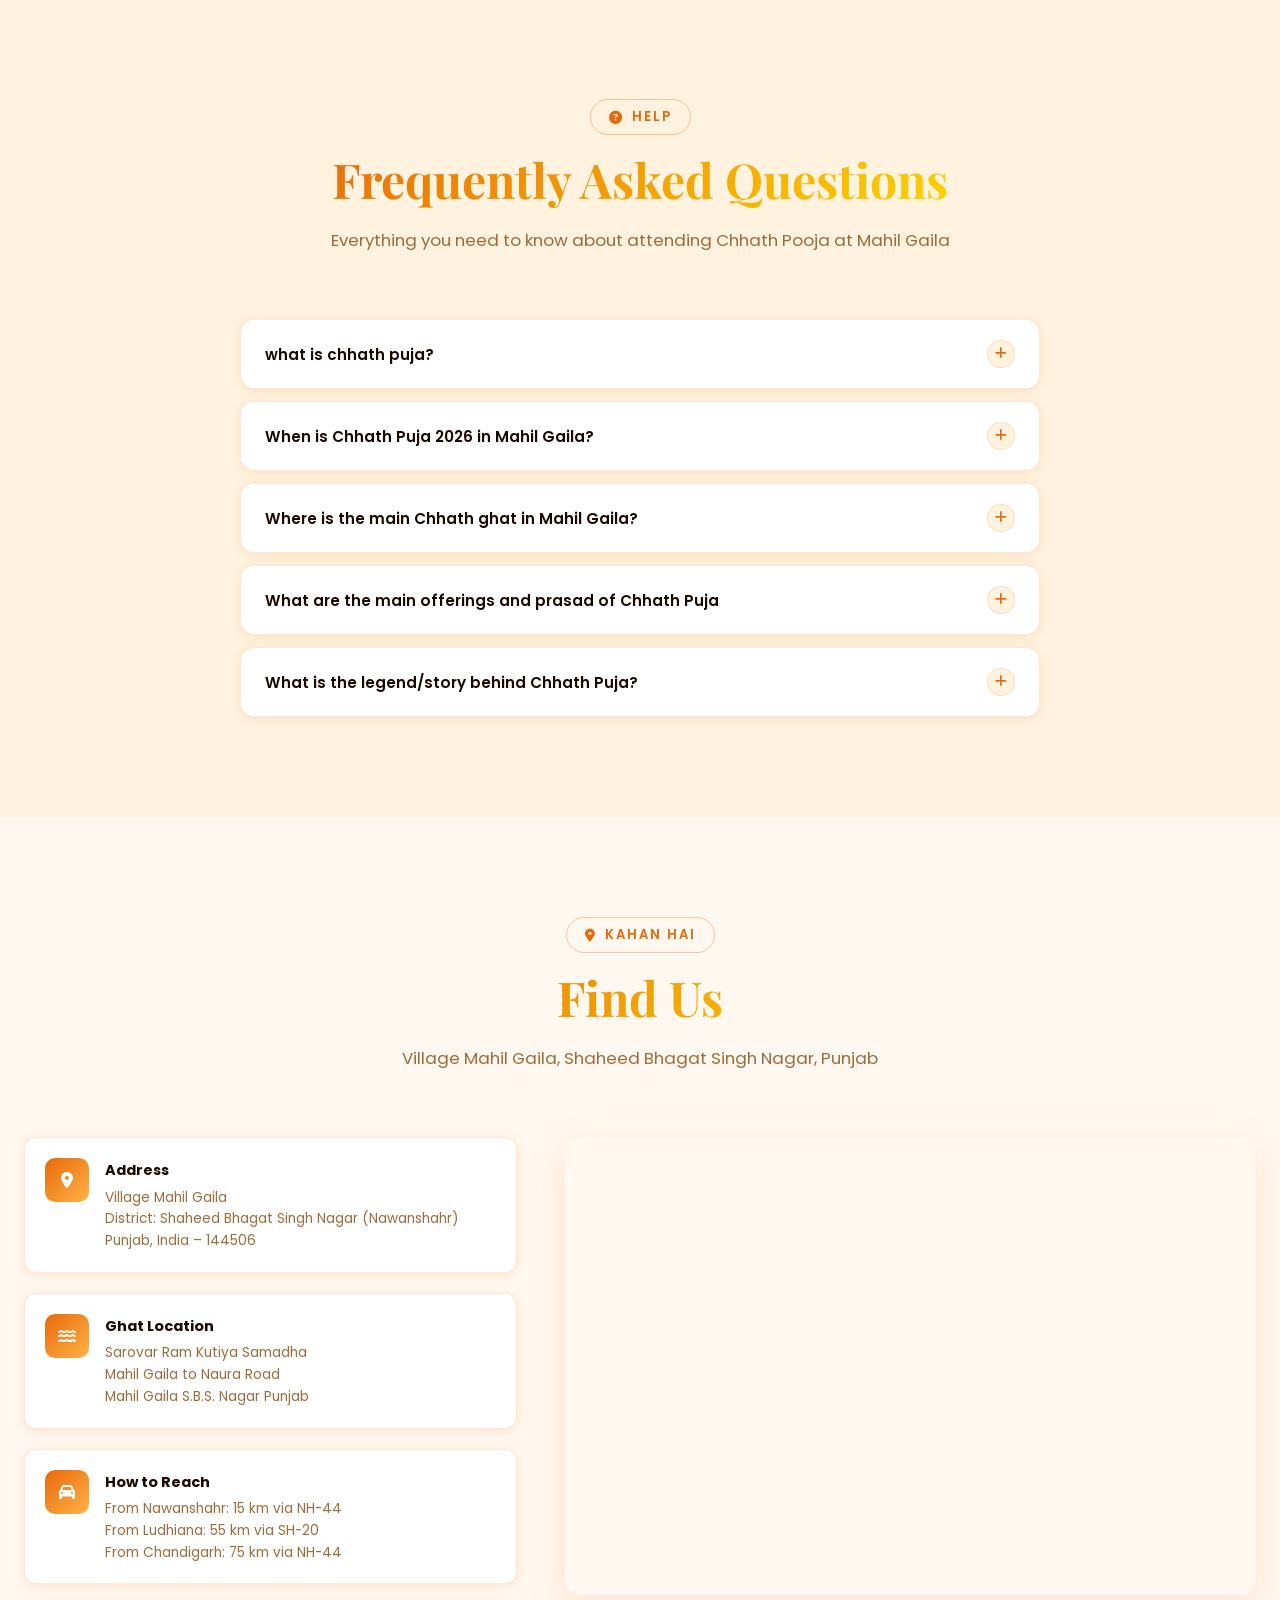
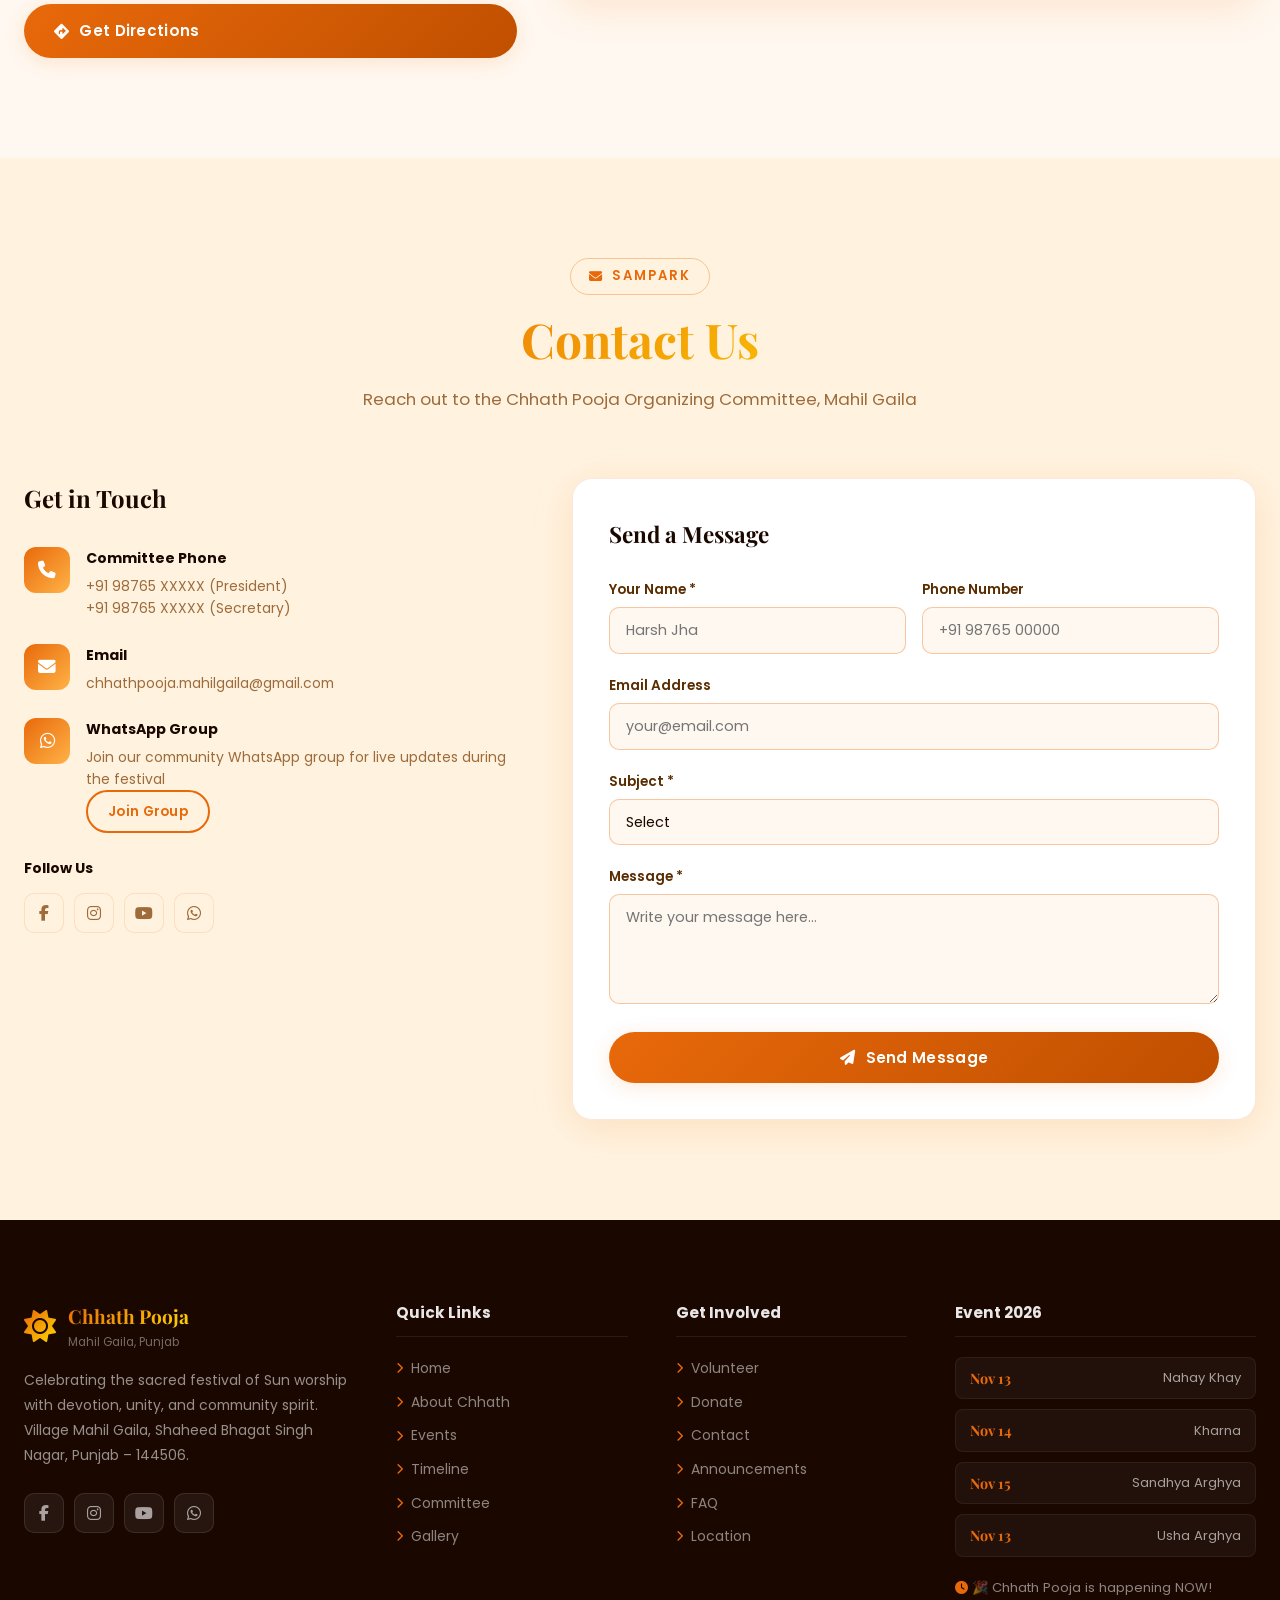
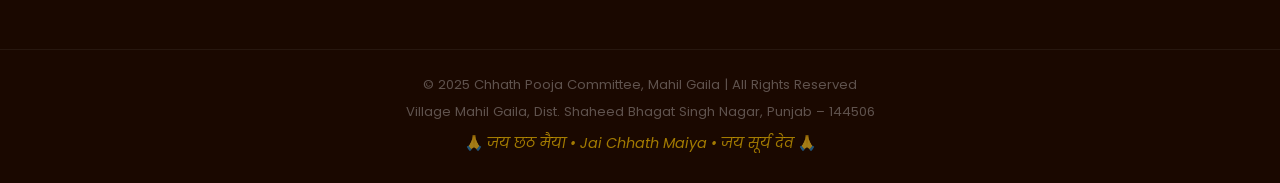
==== commit 95f8fad6: "Add files via upload" ====
--- a/index.html
+++ b/index.html
@@ -53,7 +53,7 @@
 
   <!-- Favicon -->
 
-  <link rel="icon" type="image/png" href="faviconImg.png">
+  <link rel="icon" type="image/png" href="favimg.jpg">
 
   <!-- Structured Data -->
 
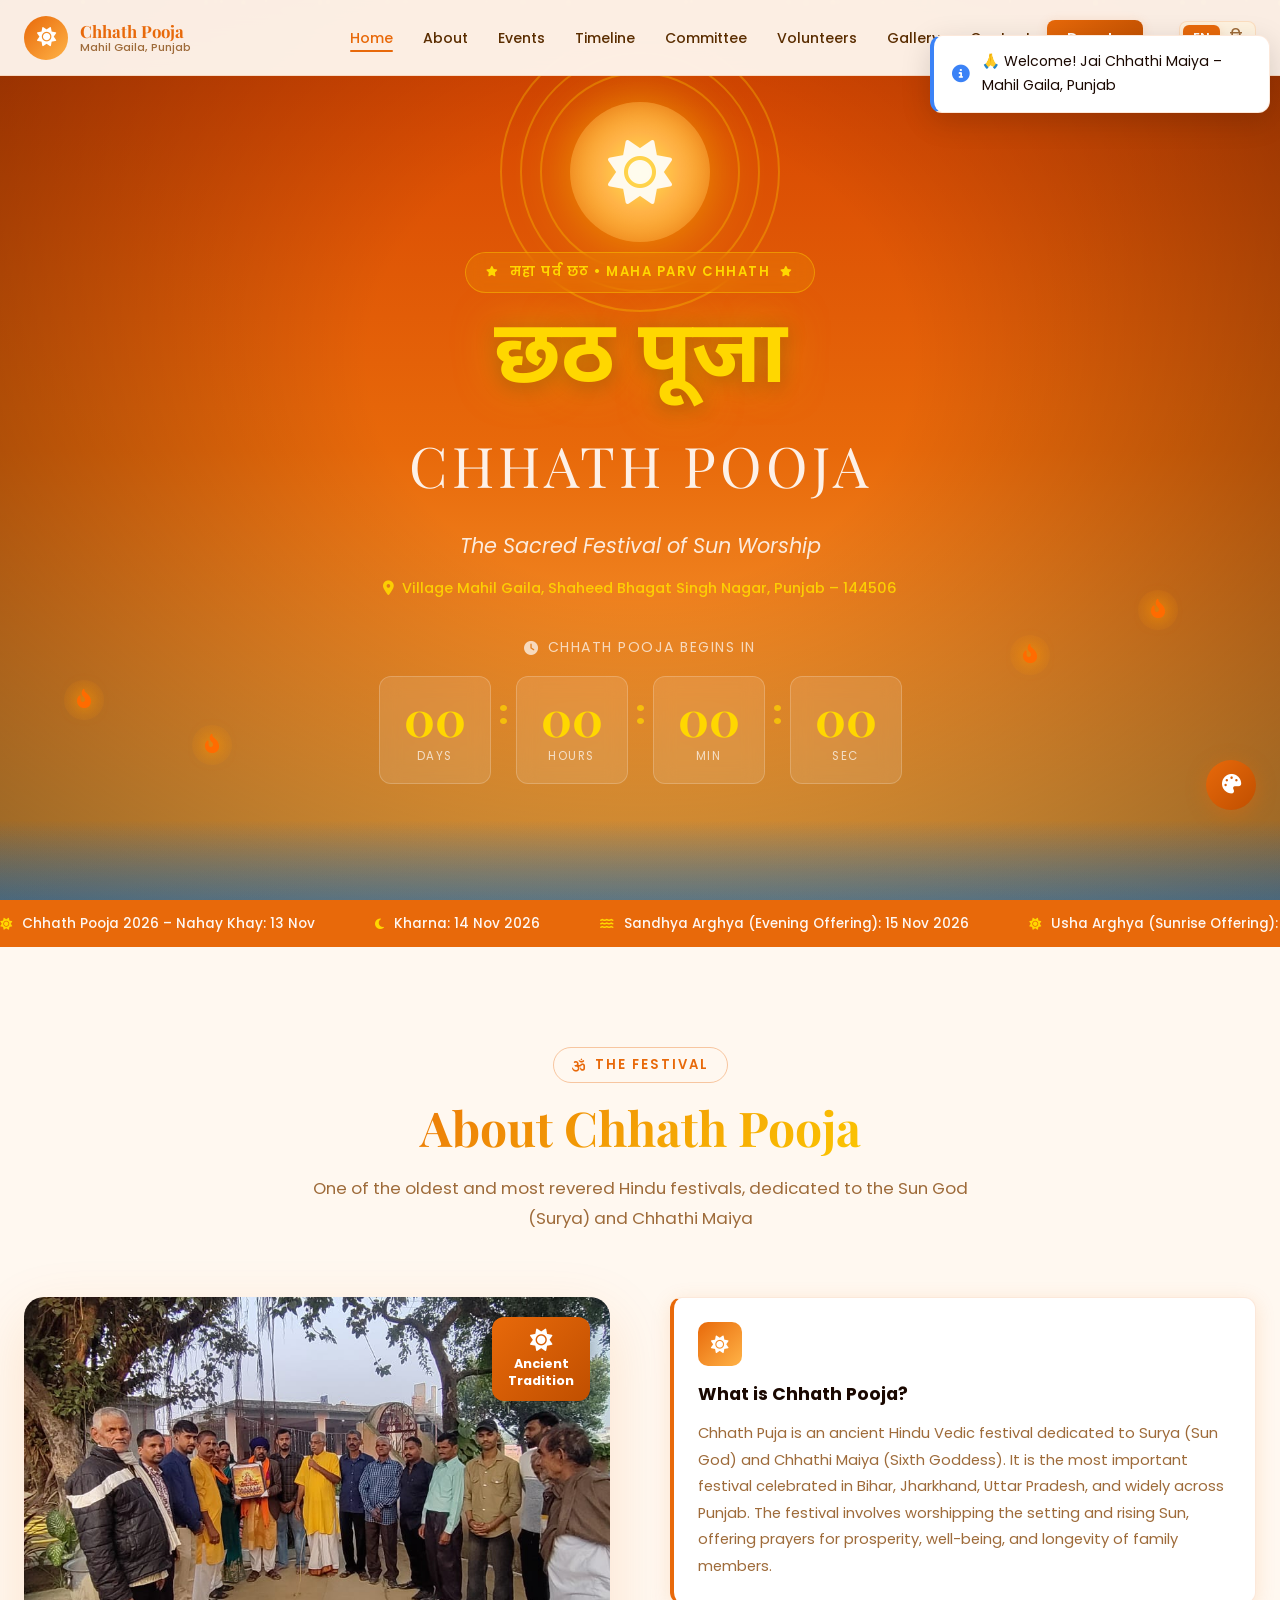
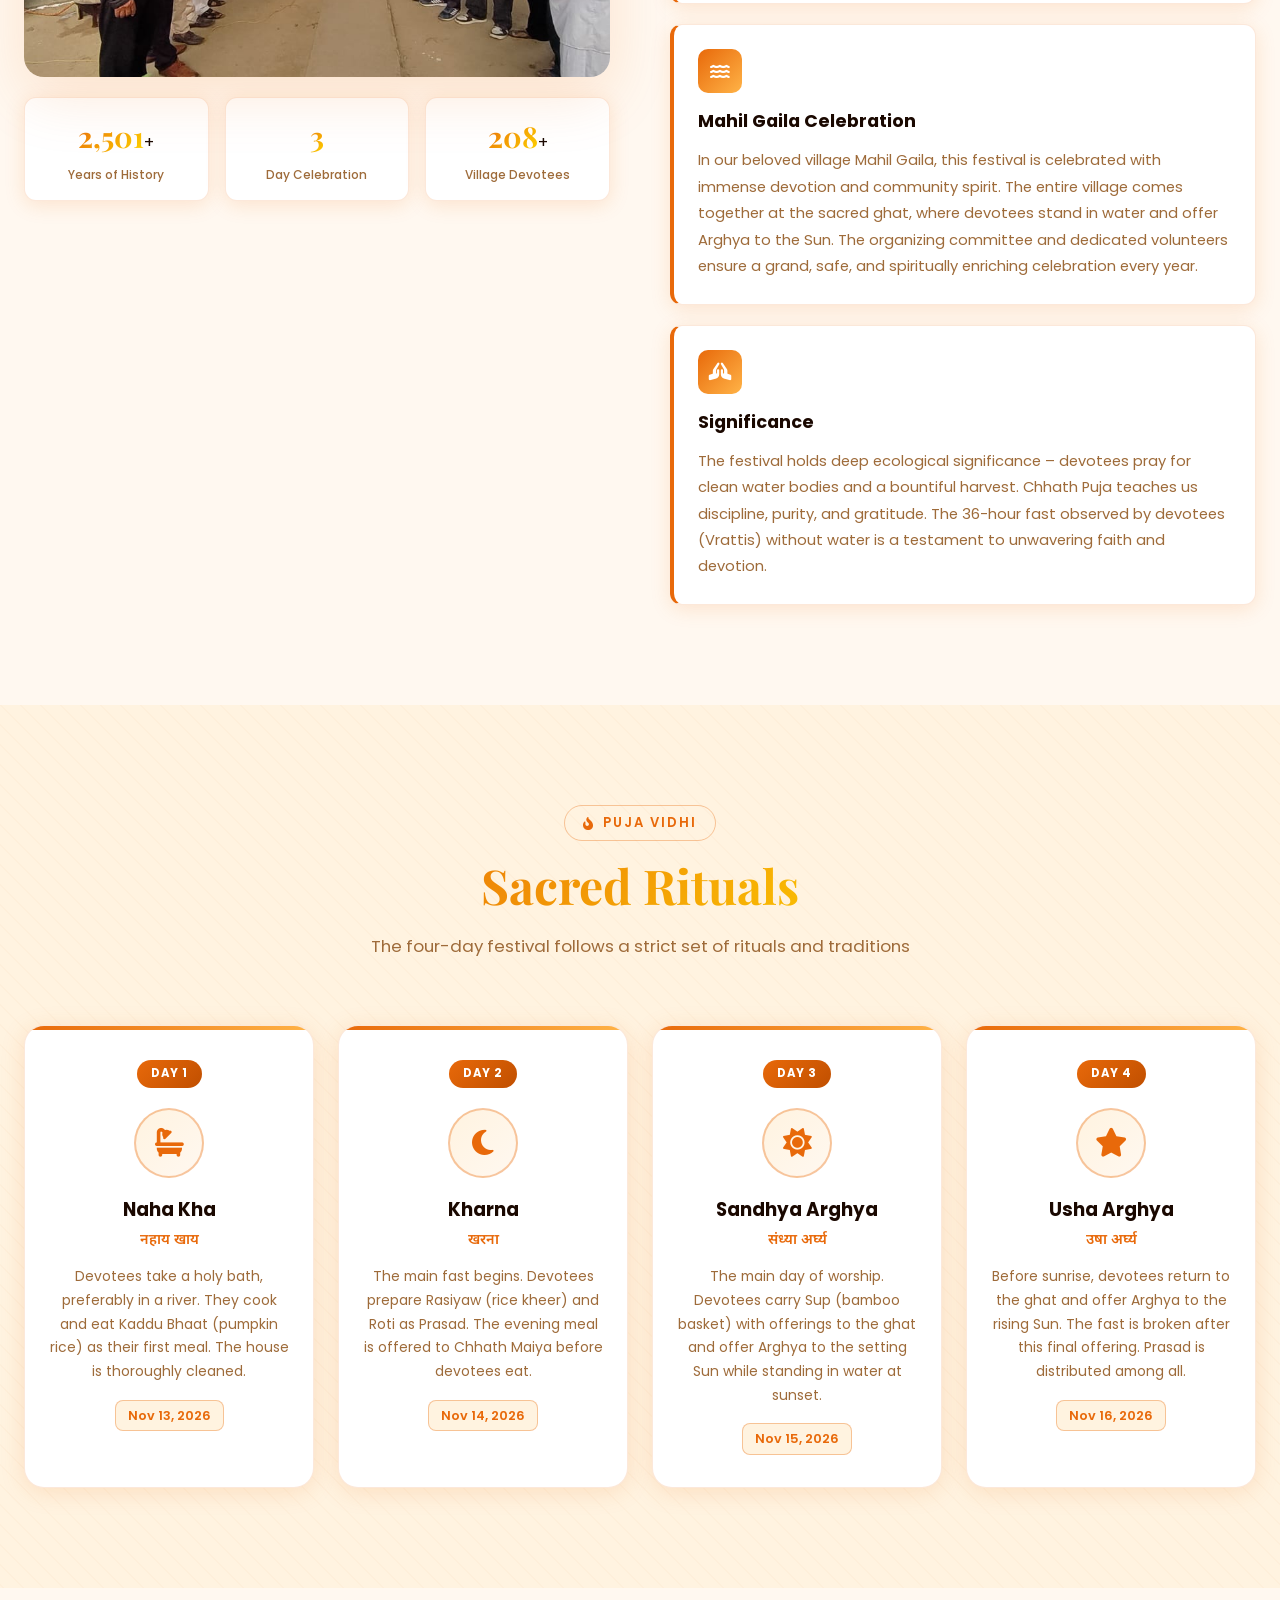
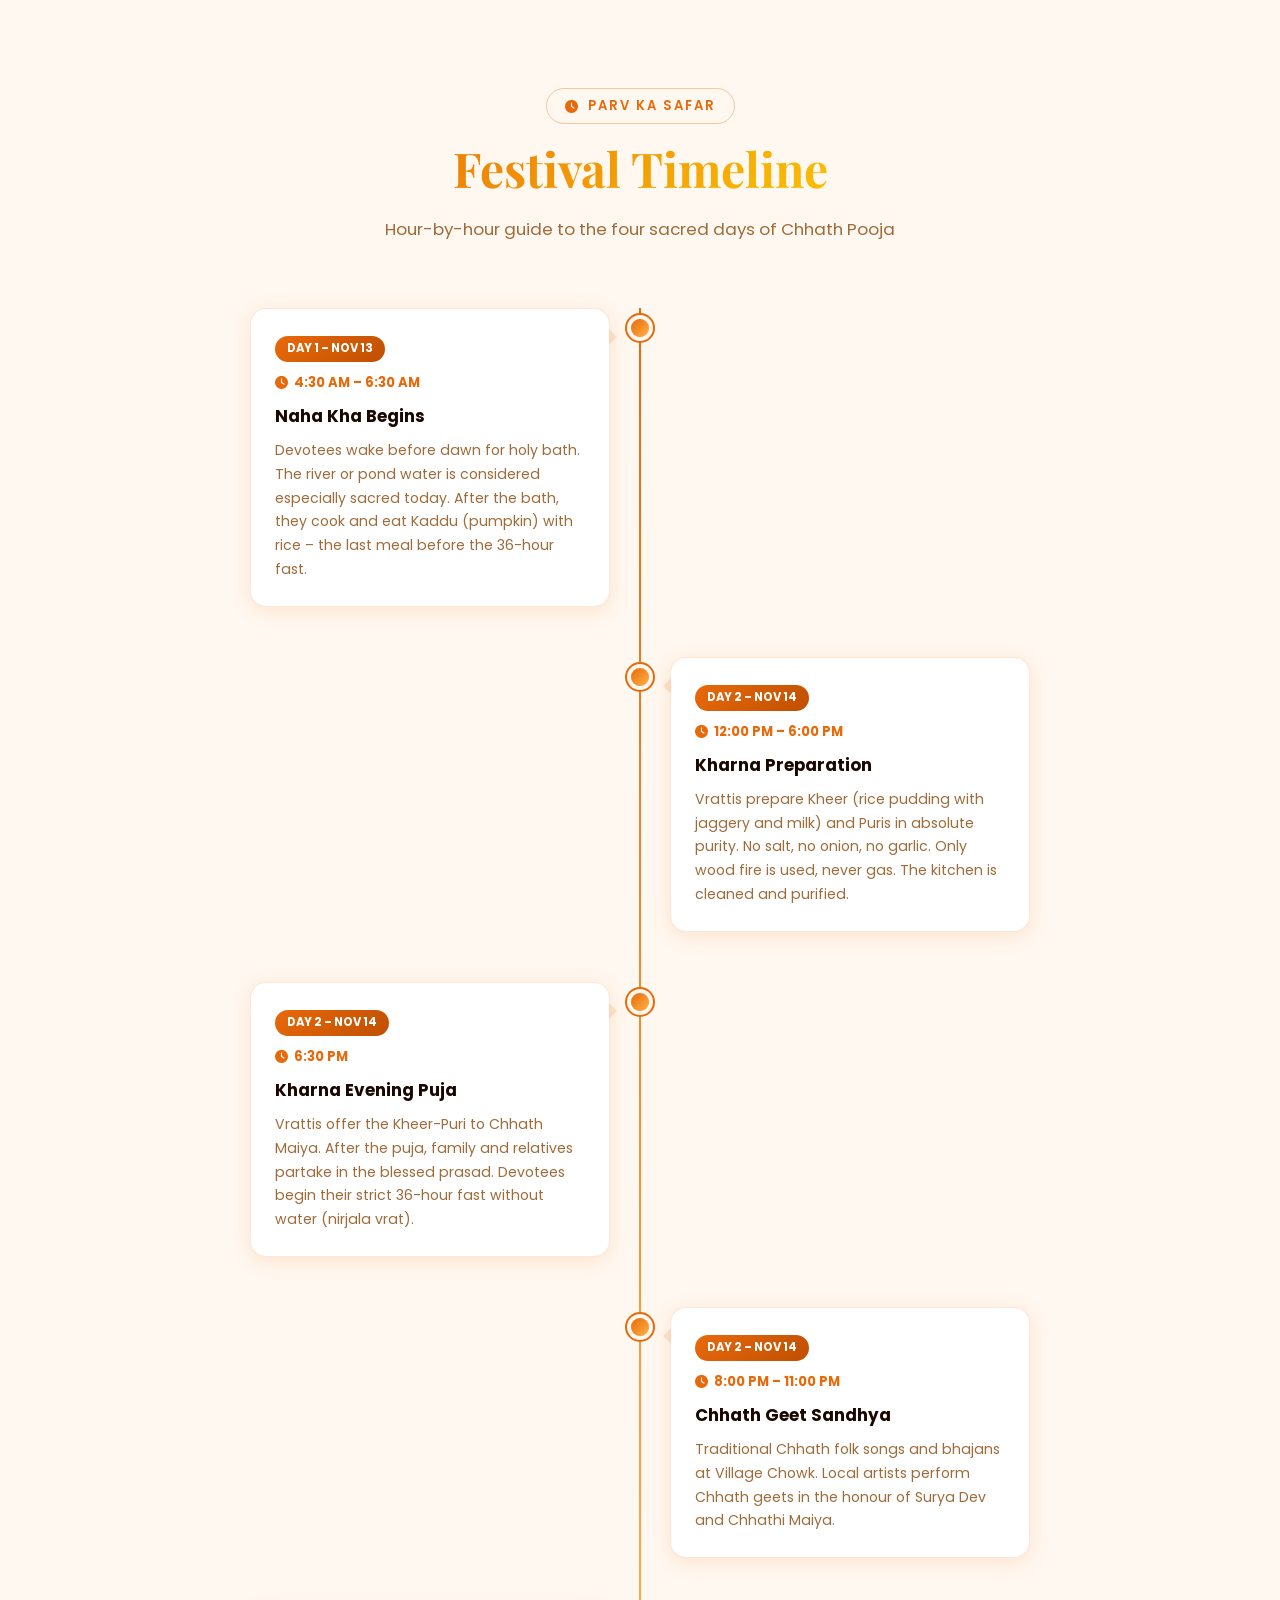
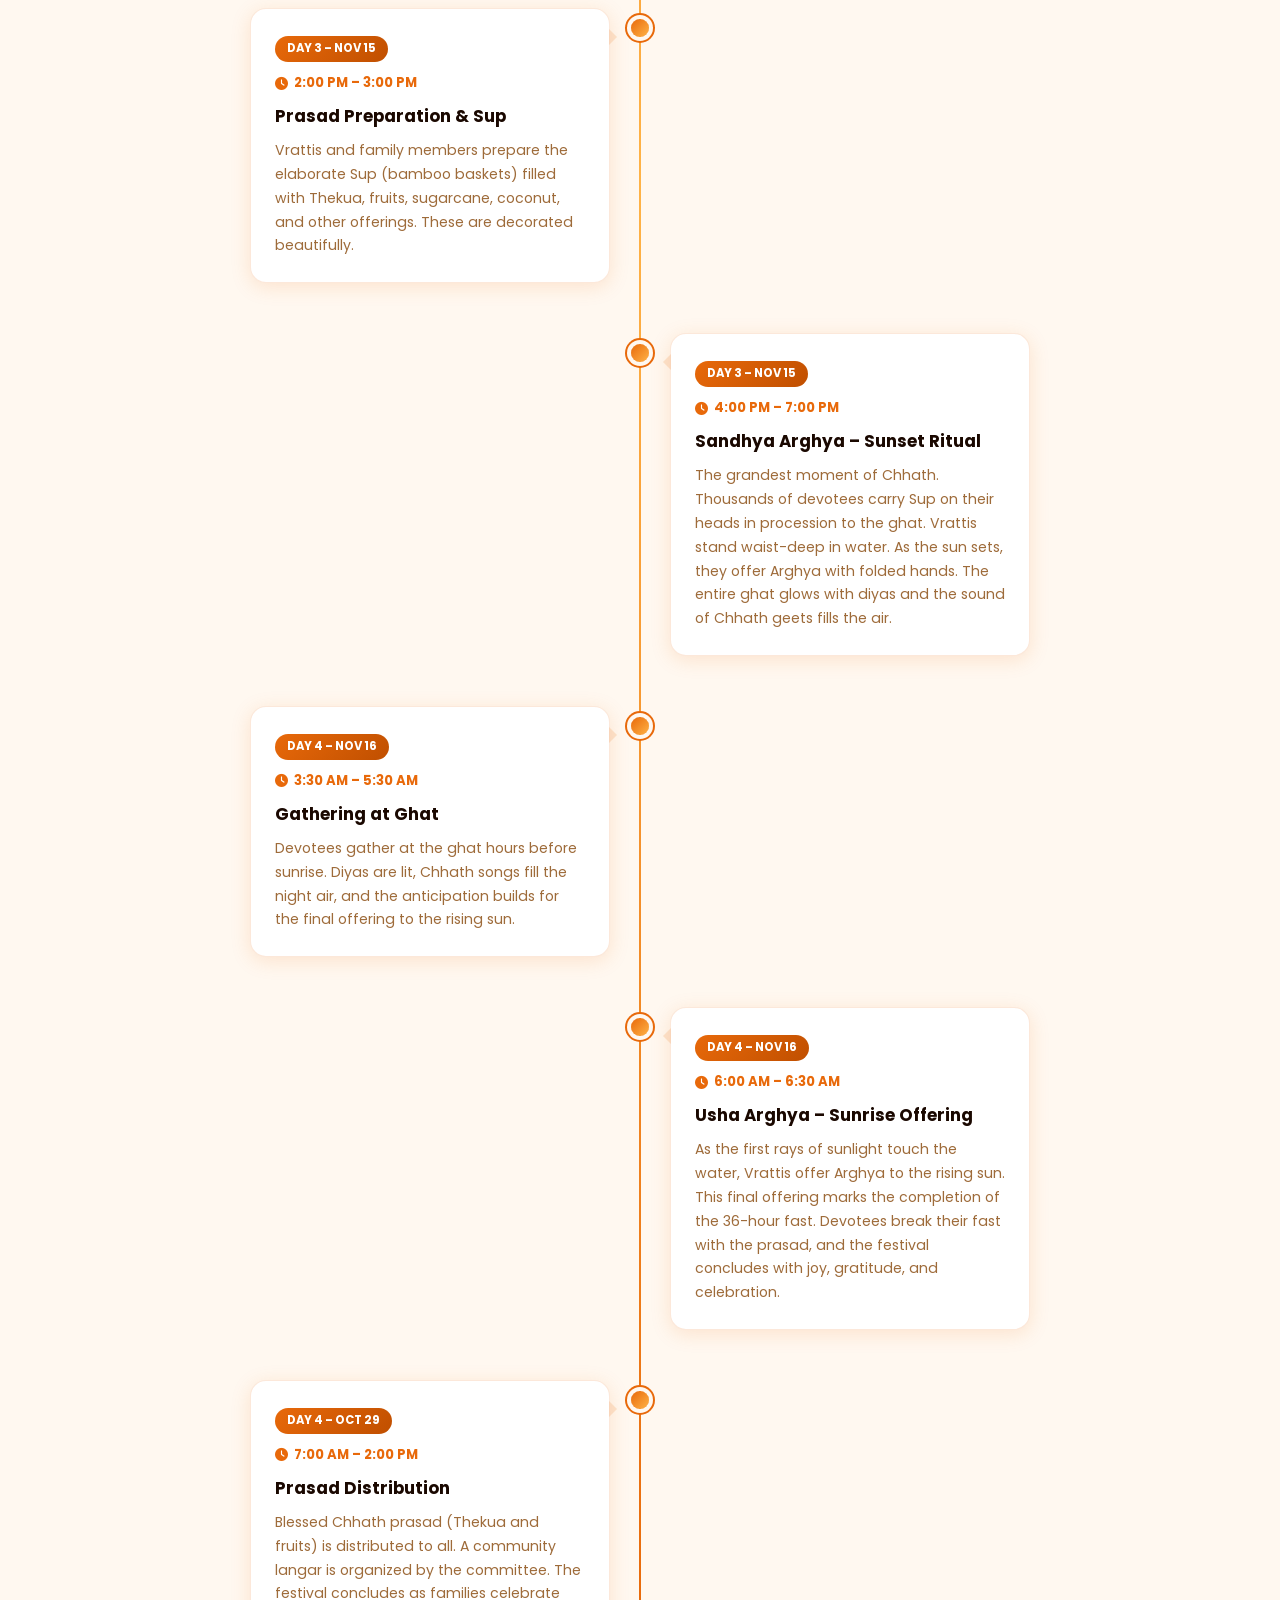
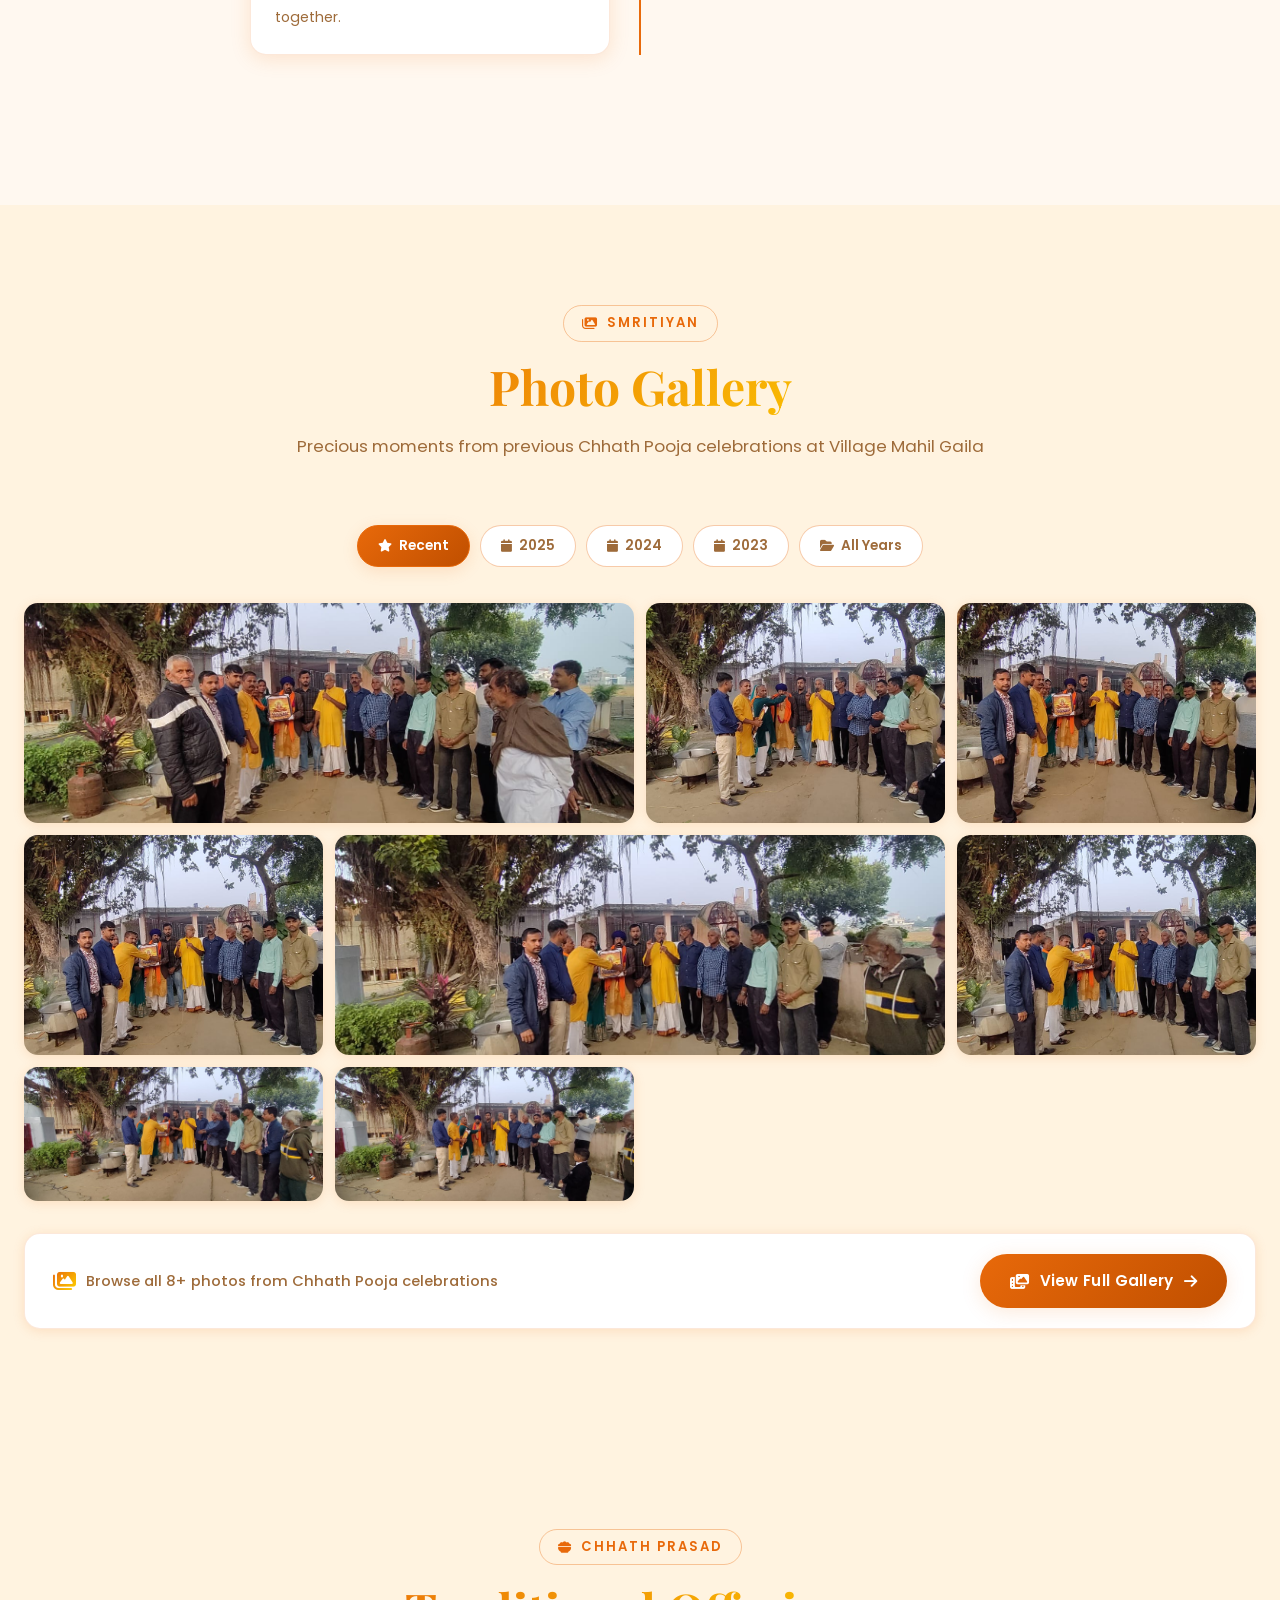
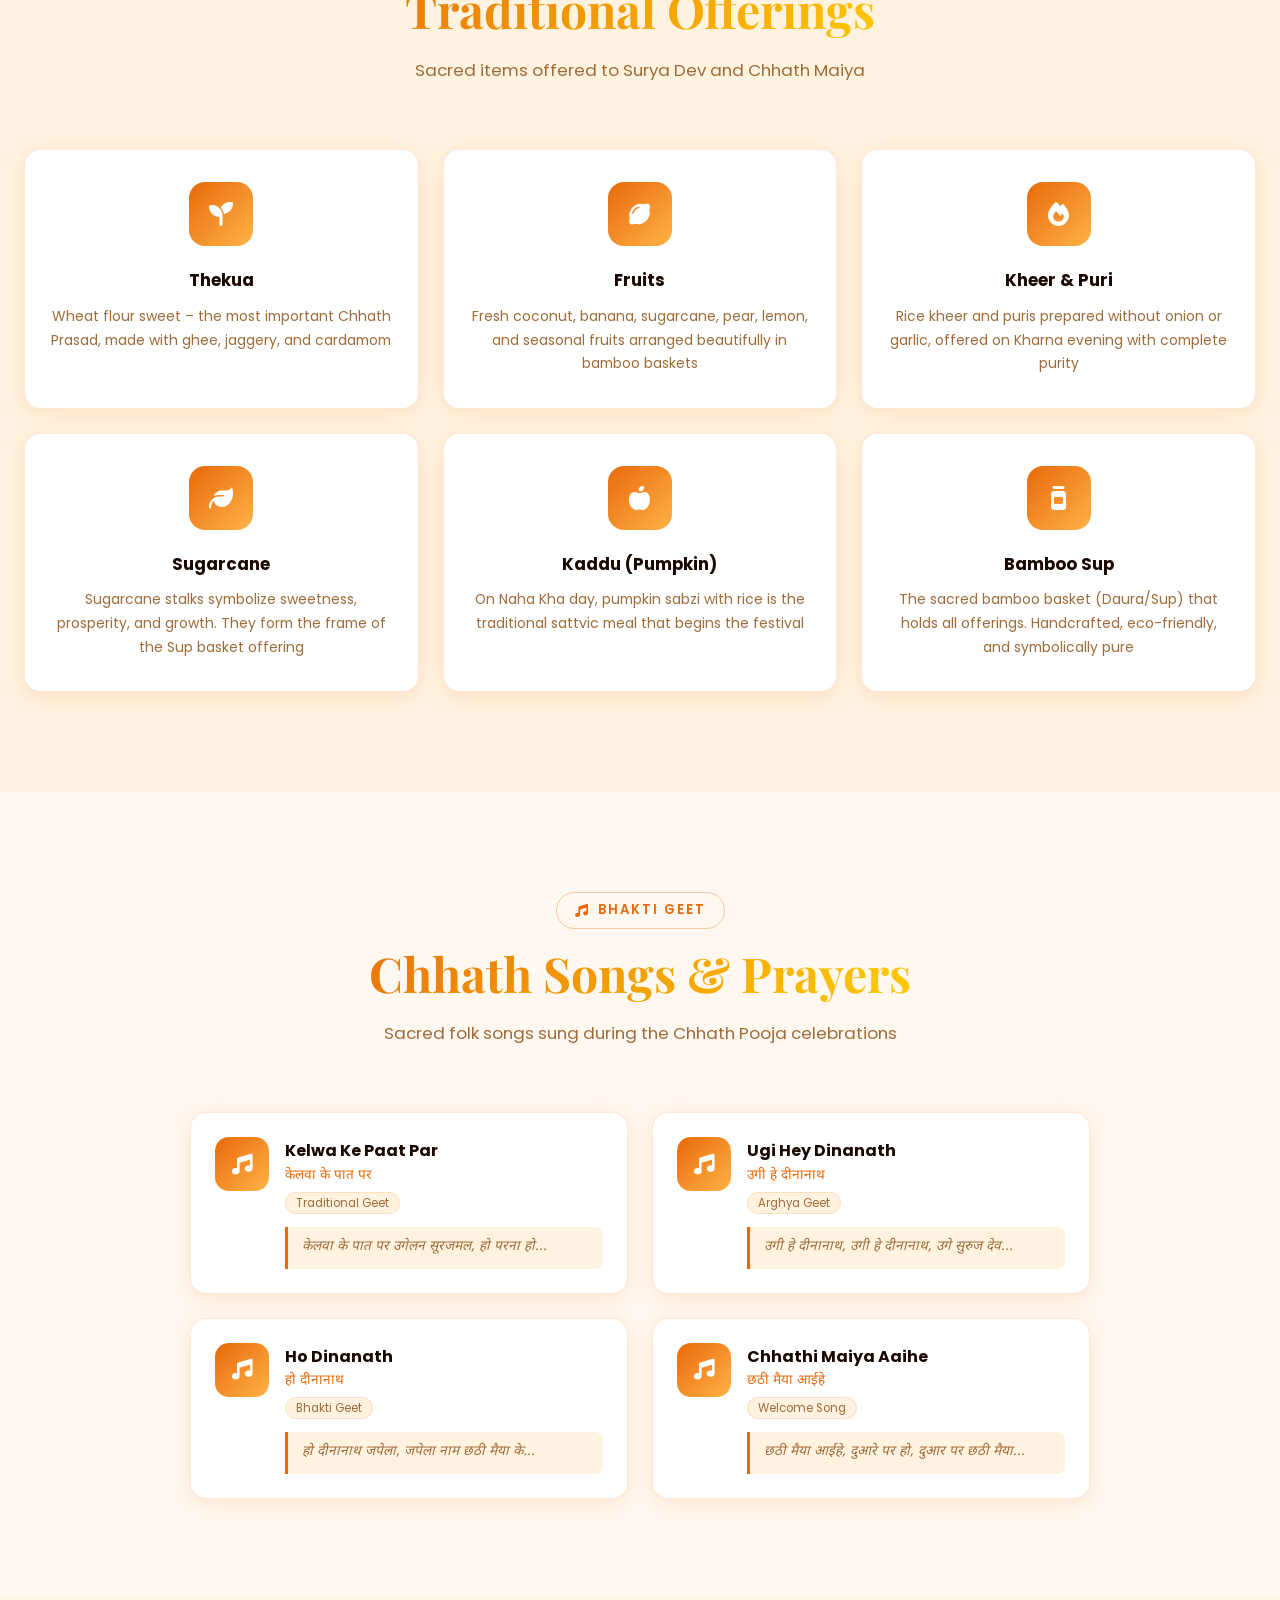
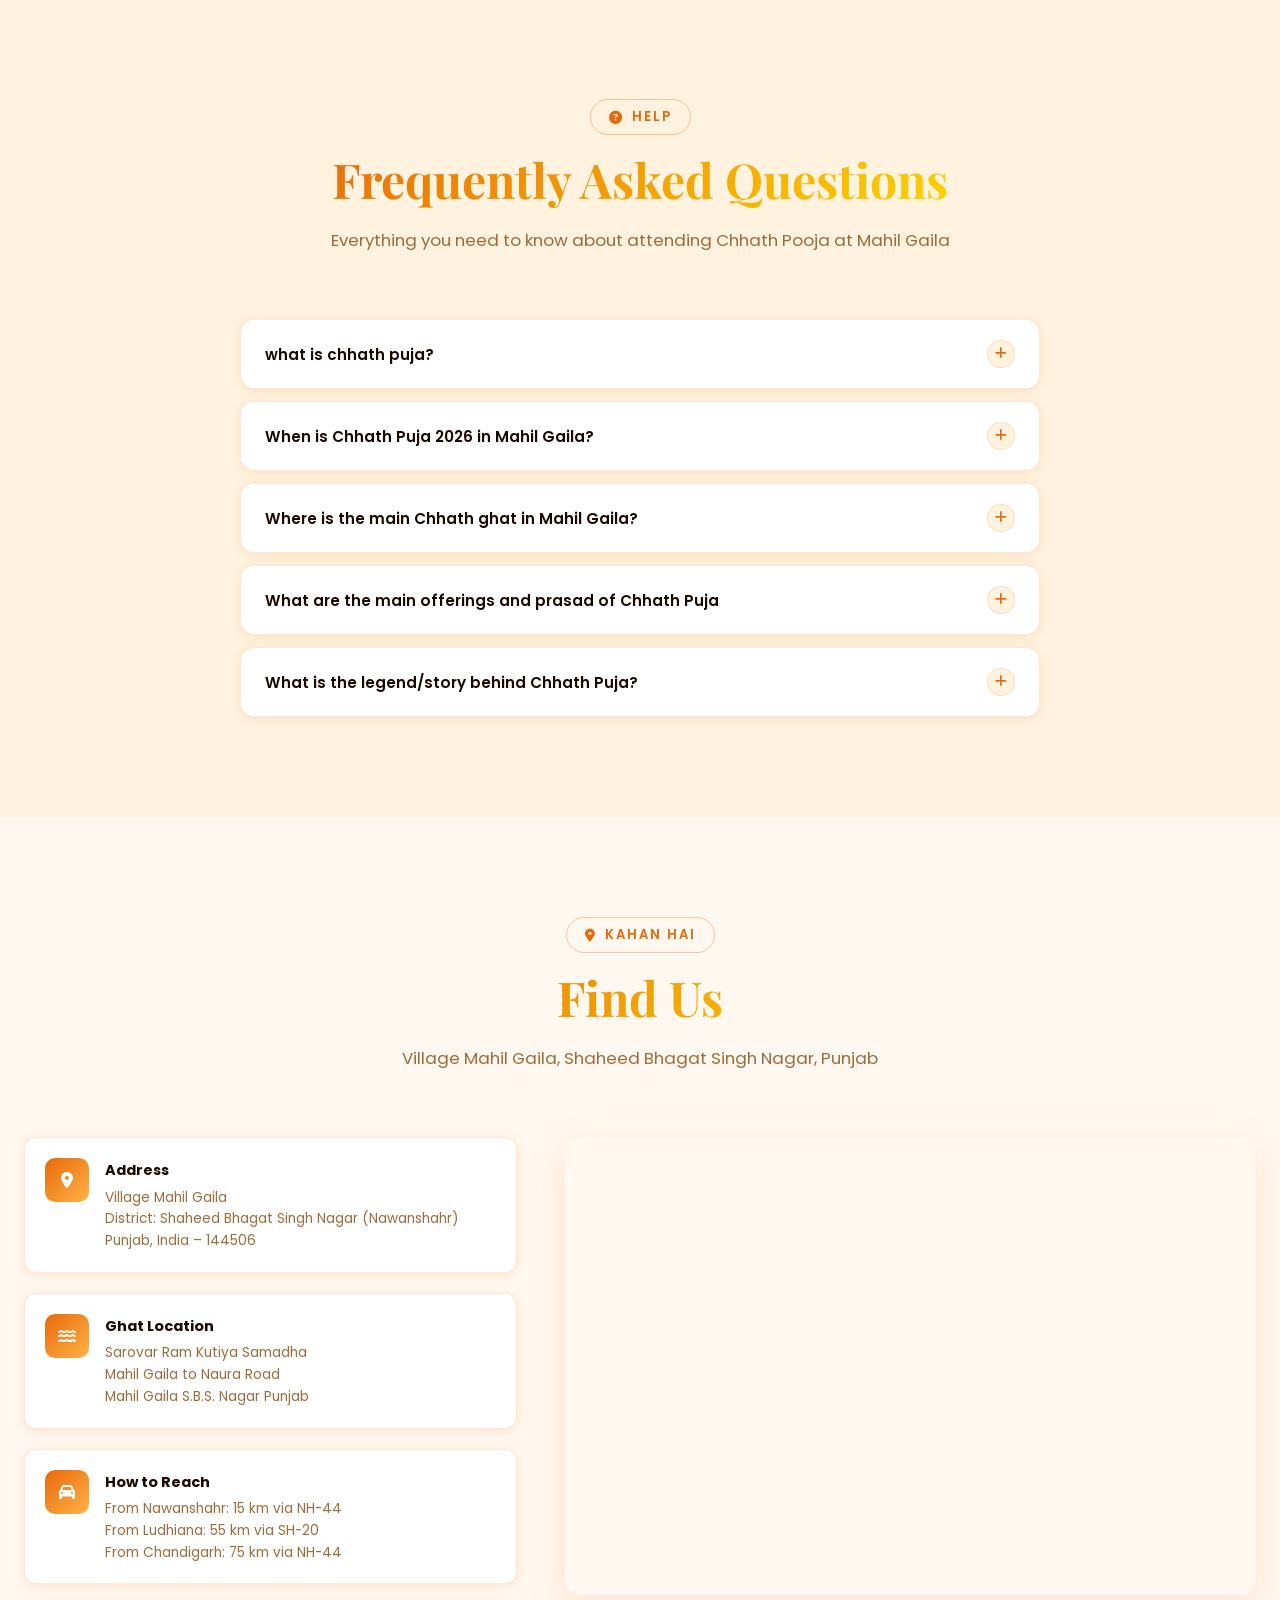
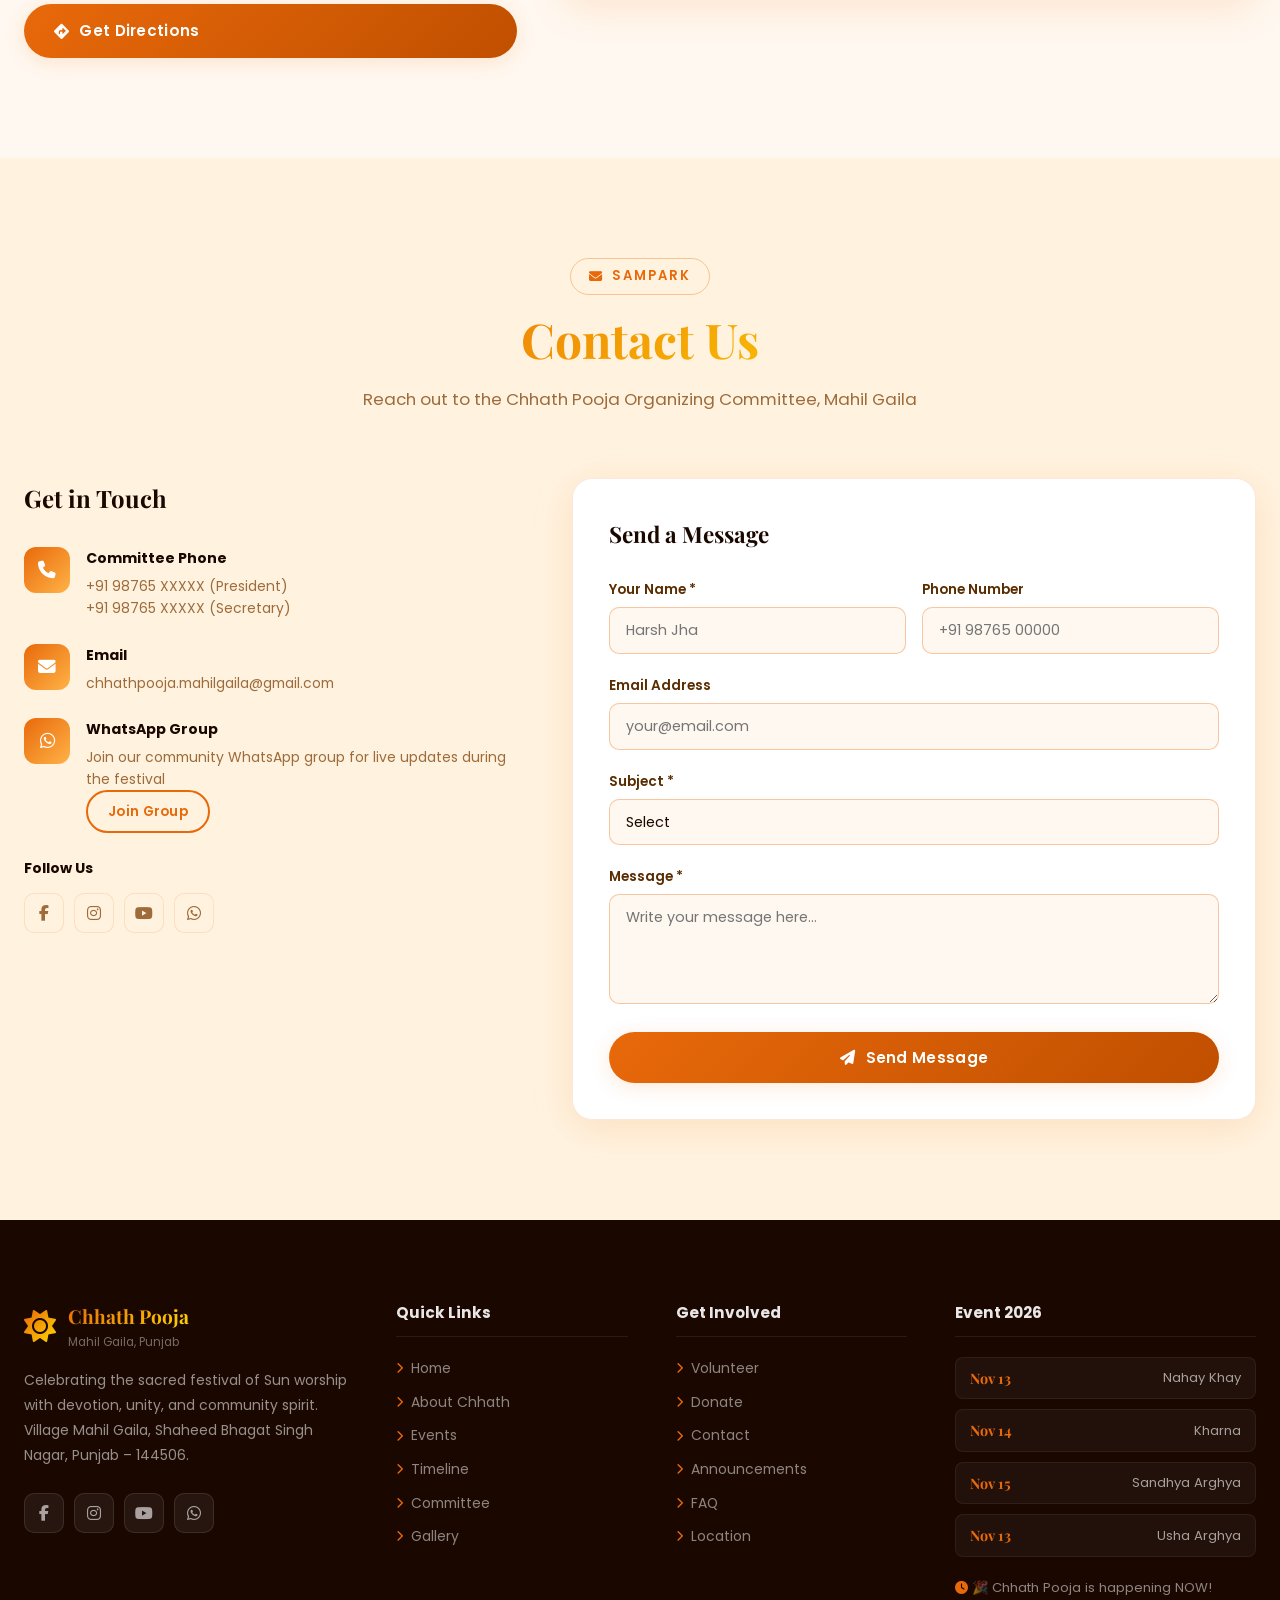
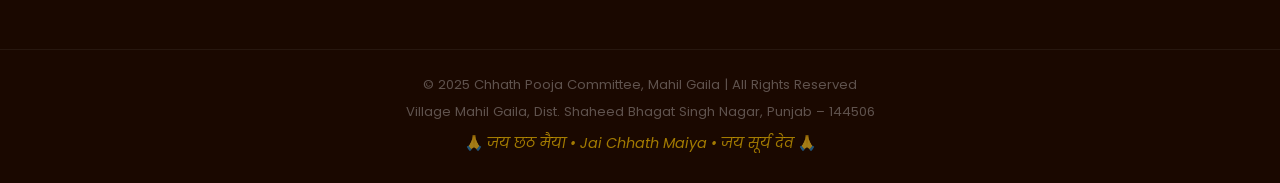
==== commit d8add72a: "Update index.html" ====
--- a/index.html
+++ b/index.html
@@ -8,7 +8,7 @@
 
   <meta name="description" content="Official Chhath Puja website of Mahil Gaila Village, Shaheed Bhagat Singh Nagar, Punjab. Discover the history, rituals, schedule, gallery, volunteer activities and community celebrations of Chhath Mahaparv." />
 
-  <meta name="keywords" content="Chhath Puja 2026, mahil gaila, mahil, gaila, chath, chath website, chath puja punjab Chhath Mahaparv, Mahil Gaila, Chhath Puja Punjab, Chhath Festival, Surya Arghya, Chhathi Maiya, Bihar Festival, Chhath Celebration, Mahil Gaila Village, Shaheed Bhagat Singh Nagar" />
+  <meta name="keywords" content="Chhath Puja Mahil Gaila, mahil gaila, mahil, gaila, chath, chath website, chath puja punjab Chhath Mahaparv, Mahil Gaila, Chhath Puja Punjab, Chhath Festival, Surya Arghya, Chhathi Maiya, Bihar Festival, Chhath Celebration, Mahil Gaila Village, Shaheed Bhagat Singh Nagar" />
 
   <meta name="author" content="Chhath Puja Committee Mahil Gaila" />
   <meta name="robots" content="index, follow" />
@@ -18,19 +18,19 @@
 
   <!-- Open Graph -->
 
-  <meta property="og:title" content="Chhath Puja 2026 | Mahil Gaila Village, Punjab" />
+  <meta property="og:title" content="Chhath Puja | Mahil Gaila Village, Punjab" />
   <meta property="og:description" content="Official website of Chhath Puja Mahaparv celebrated in Mahil Gaila Village, Punjab. Explore traditions, rituals, schedules and community participation." />
   <meta property="og:type" content="website" />
   <meta property="og:url" content="https://chathpujamahilgaila.vercel.app/" />
   <meta property="og:site_name" content="Chhath Puja Mahil Gaila" />
-  <meta property="og:image" content="https://chathpujamahilgaila.vercel.app/faviconImg.png" />
+  <meta property="og:image" content="https://chathpujamahilgaila.vercel.app/360_F_471638768_BKlhSvcji98ew6Nn9tW8WfmDifZCabfJ.jpg" />
 
   <!-- Twitter -->
 
   <meta name="twitter:card" content="summary_large_image" />
   <meta name="twitter:title" content="Chhath Puja 2026 | Mahil Gaila Village" />
   <meta name="twitter:description" content="Official Chhath Mahaparv website of Mahil Gaila Village, Punjab." />
-  <meta name="twitter:image" content="https://chathpujamahilgaila.vercel.app/faviconImg.png" />
+  <meta name="twitter:image" content="https://chathpujamahilgaila.vercel.app/360_F_471638768_BKlhSvcji98ew6Nn9tW8WfmDifZCabfJ.jpg" />
 
   <!-- Google Fonts -->
 
@@ -53,7 +53,7 @@
 
   <!-- Favicon -->
 
-  <link rel="icon" type="image/png" href="favimg.jpg">
+  <link rel="icon" type="image/png" href="360_F_471638768_BKlhSvcji98ew6Nn9tW8WfmDifZCabfJ.jpg">
 
   <!-- Structured Data -->
 
@@ -1103,4 +1103,4 @@
   <script src="data.js"></script>
   <script src="main.js"></script>
 </body>
-</html>+</html>
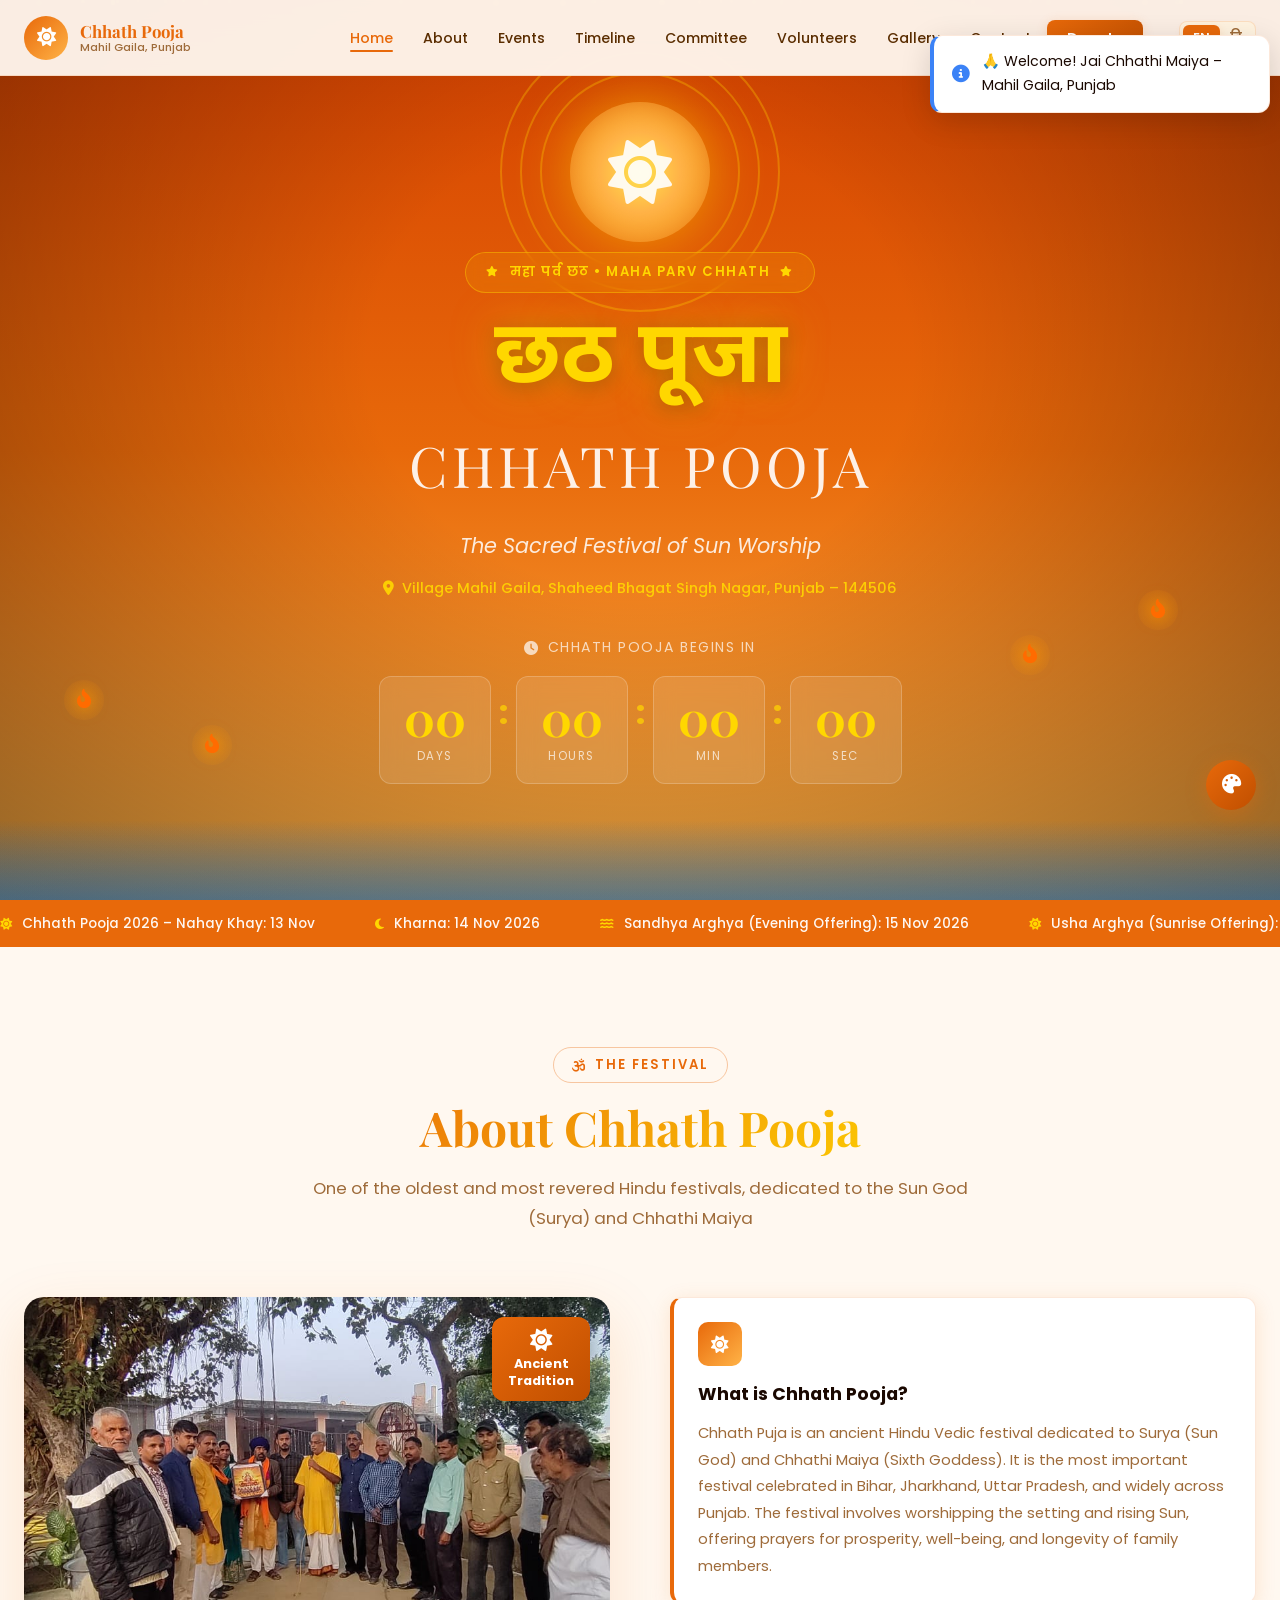
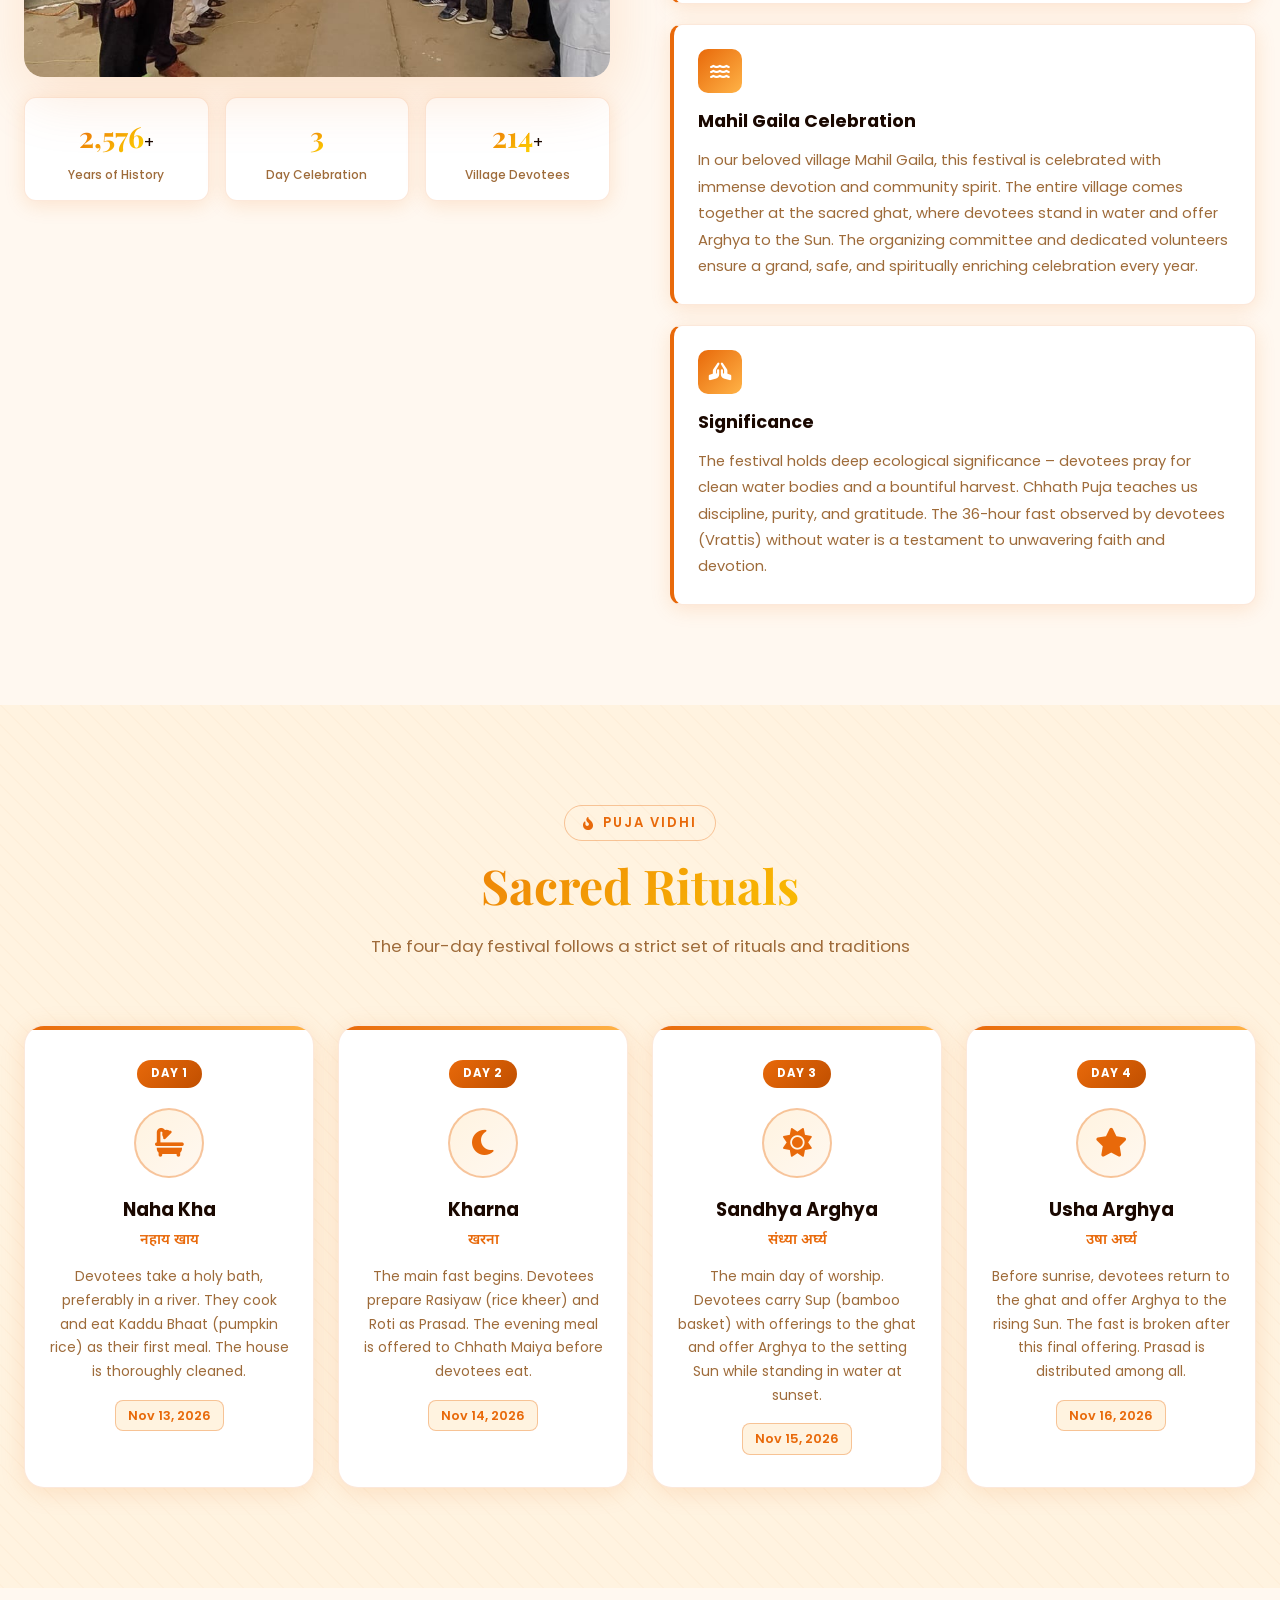
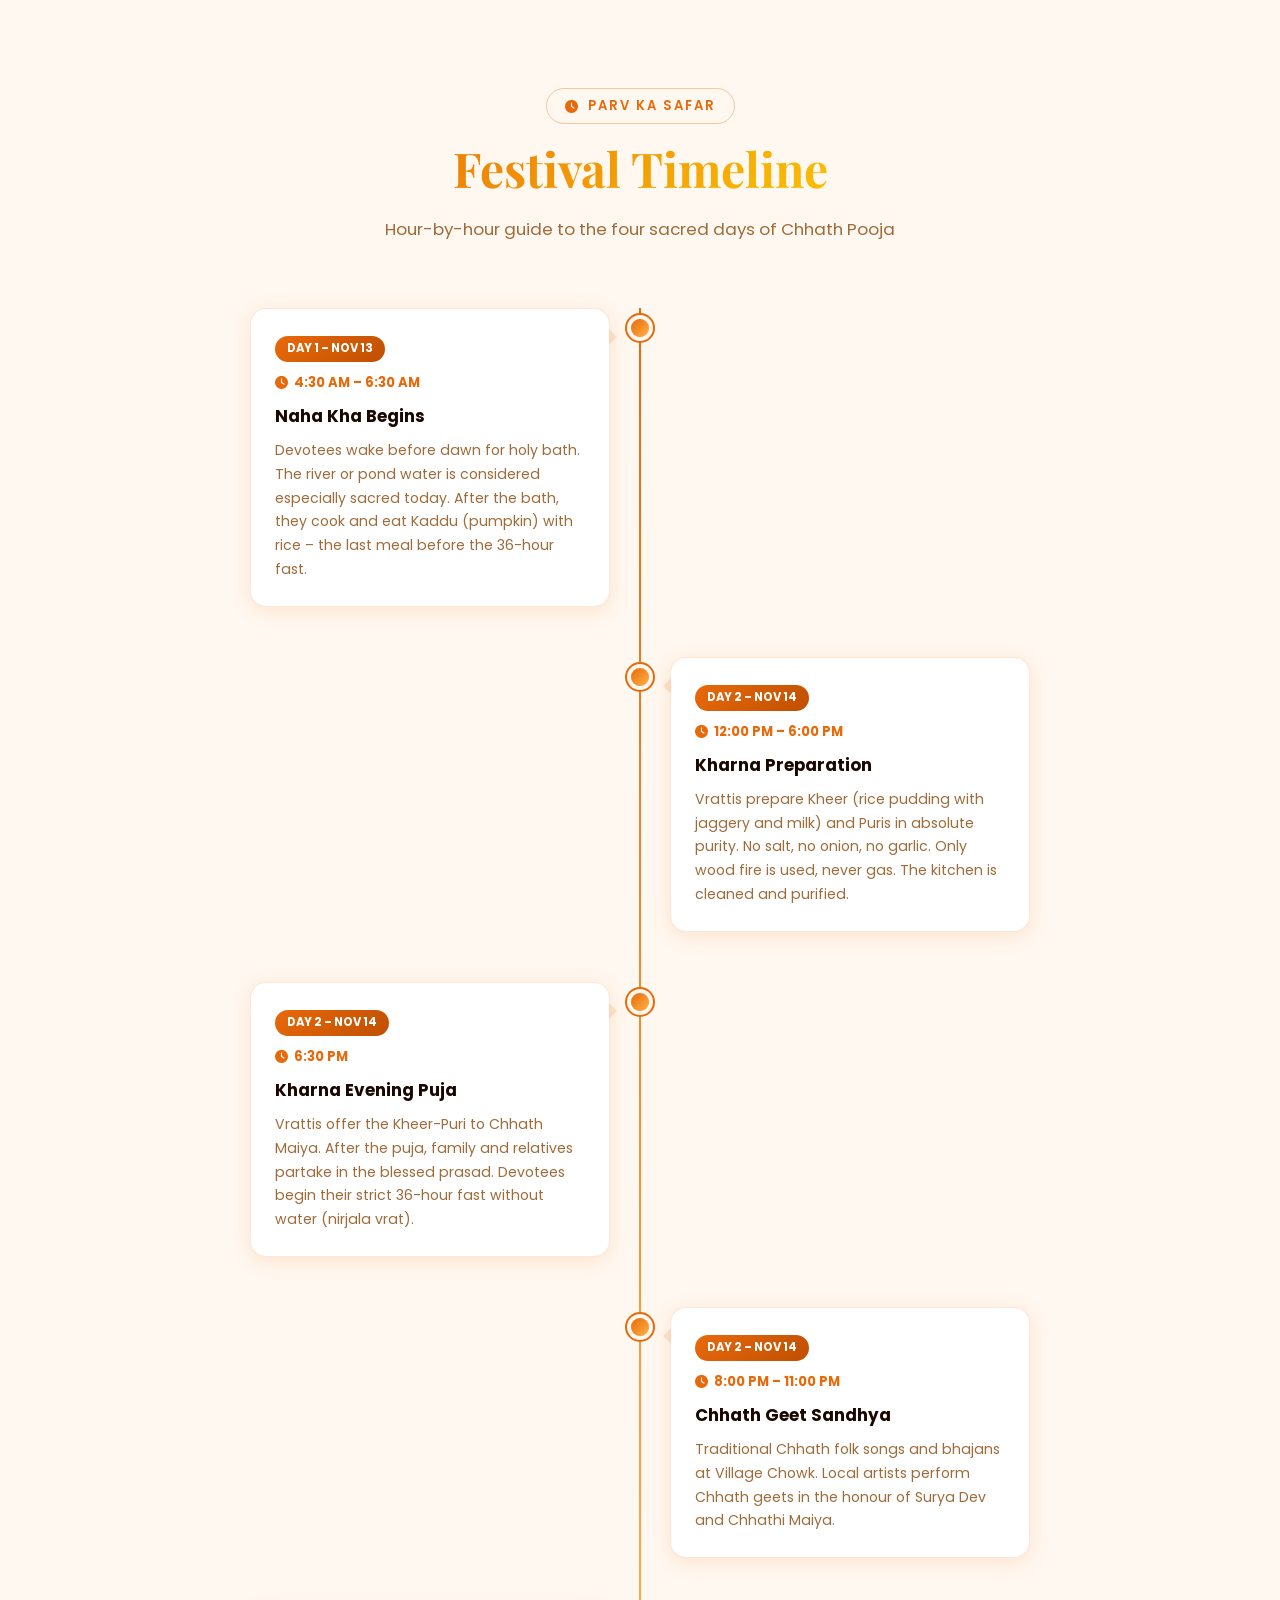
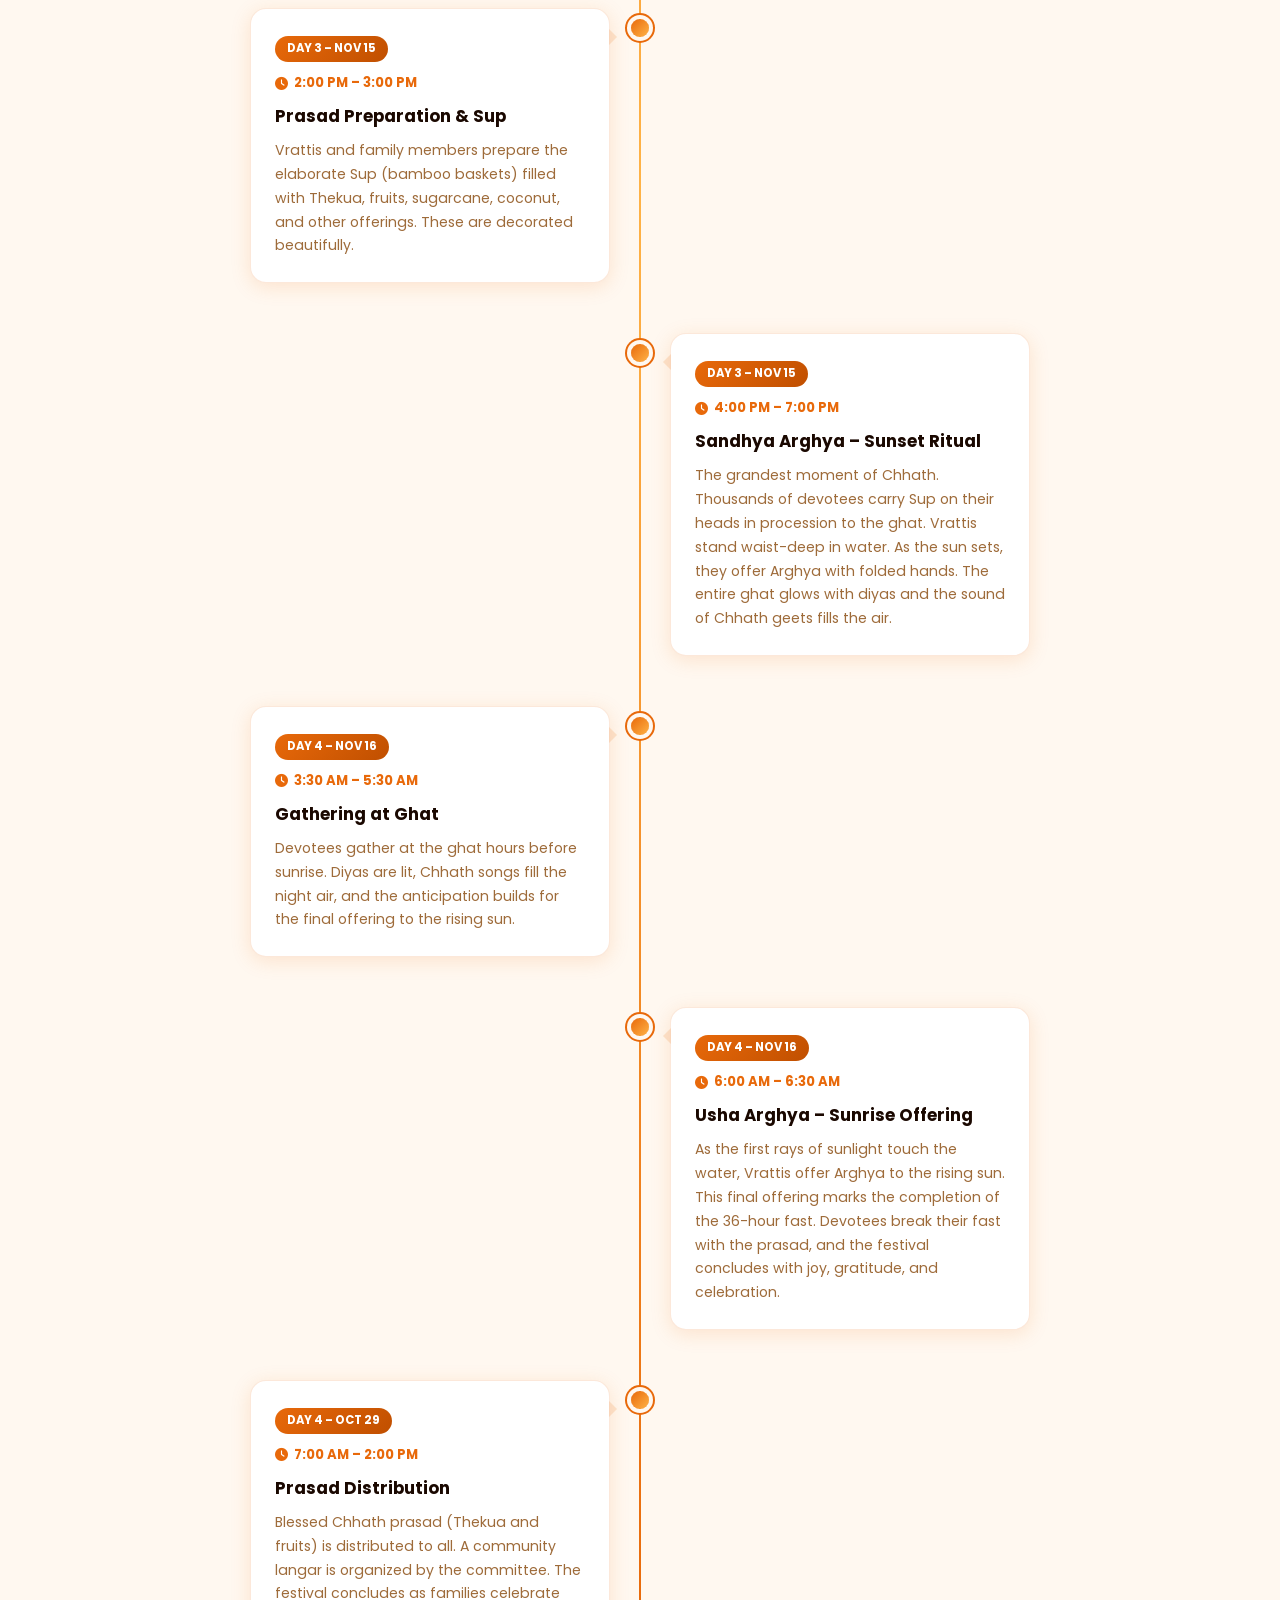
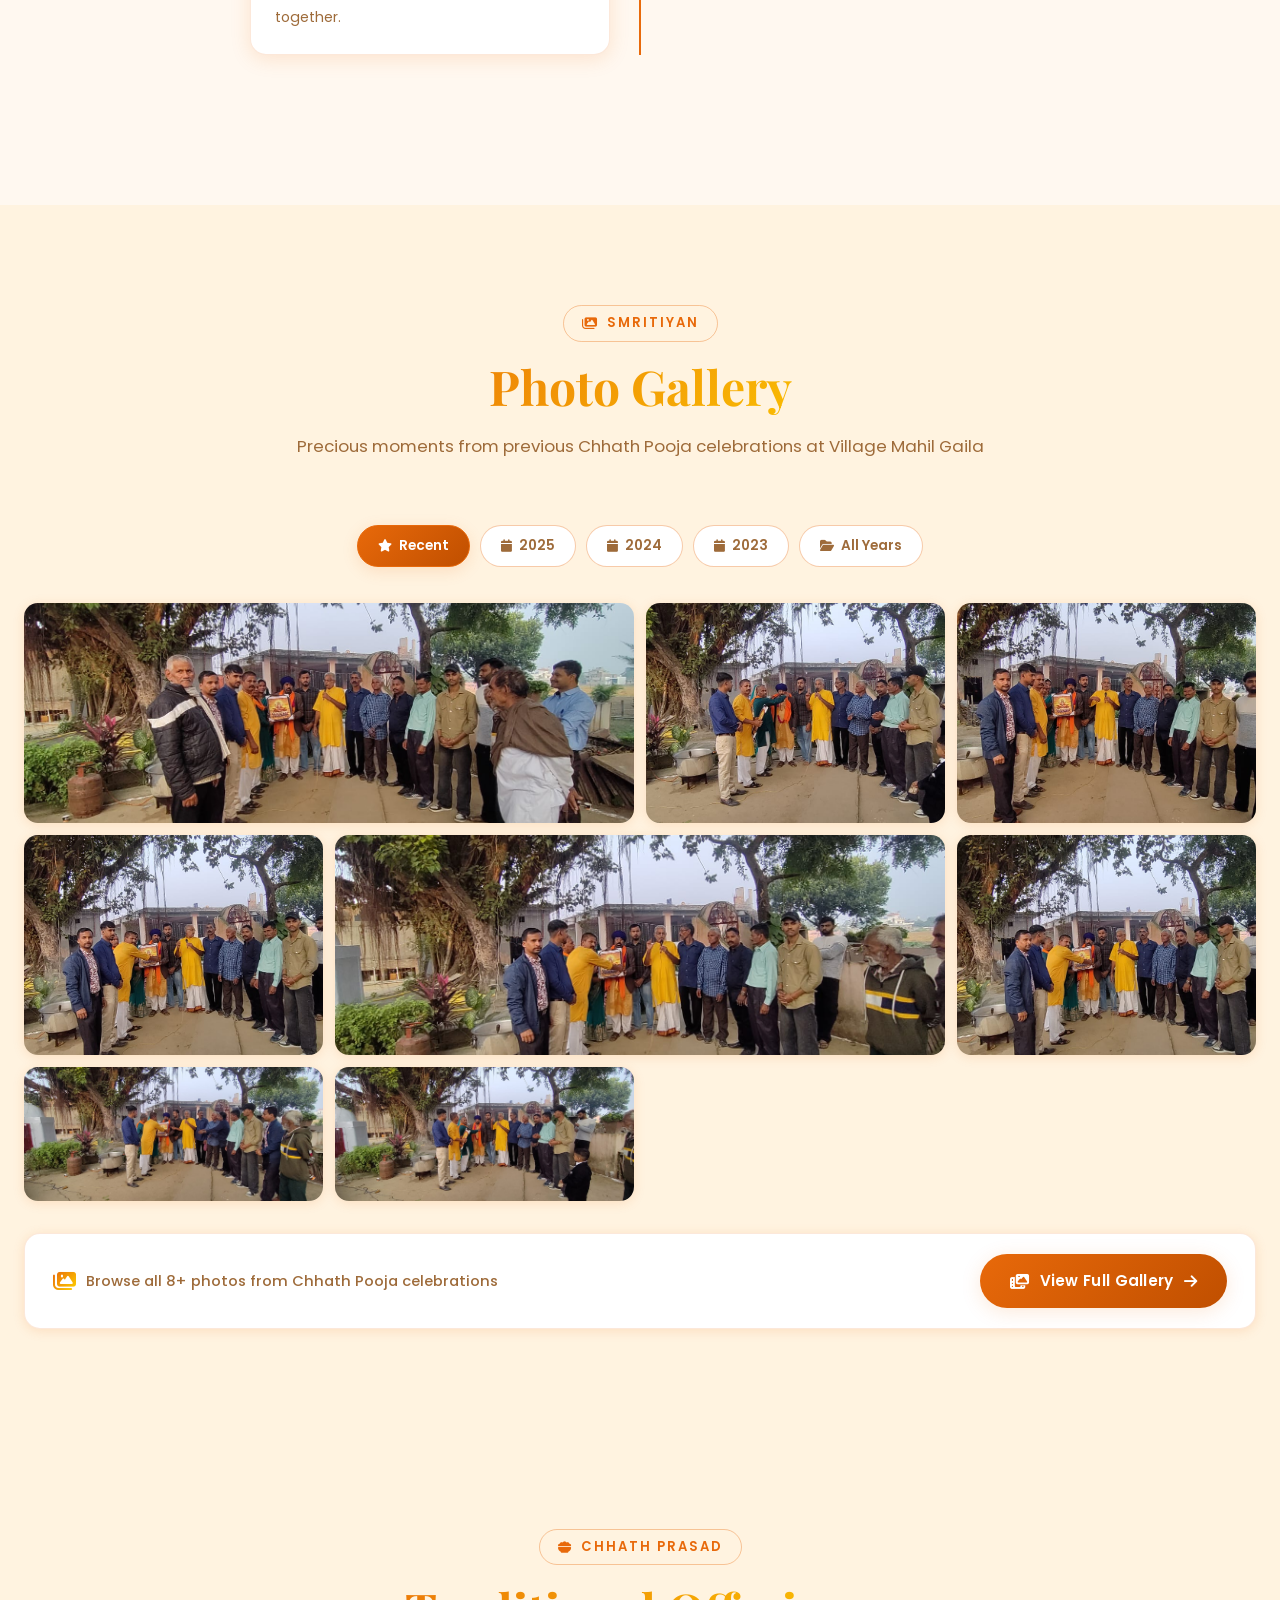
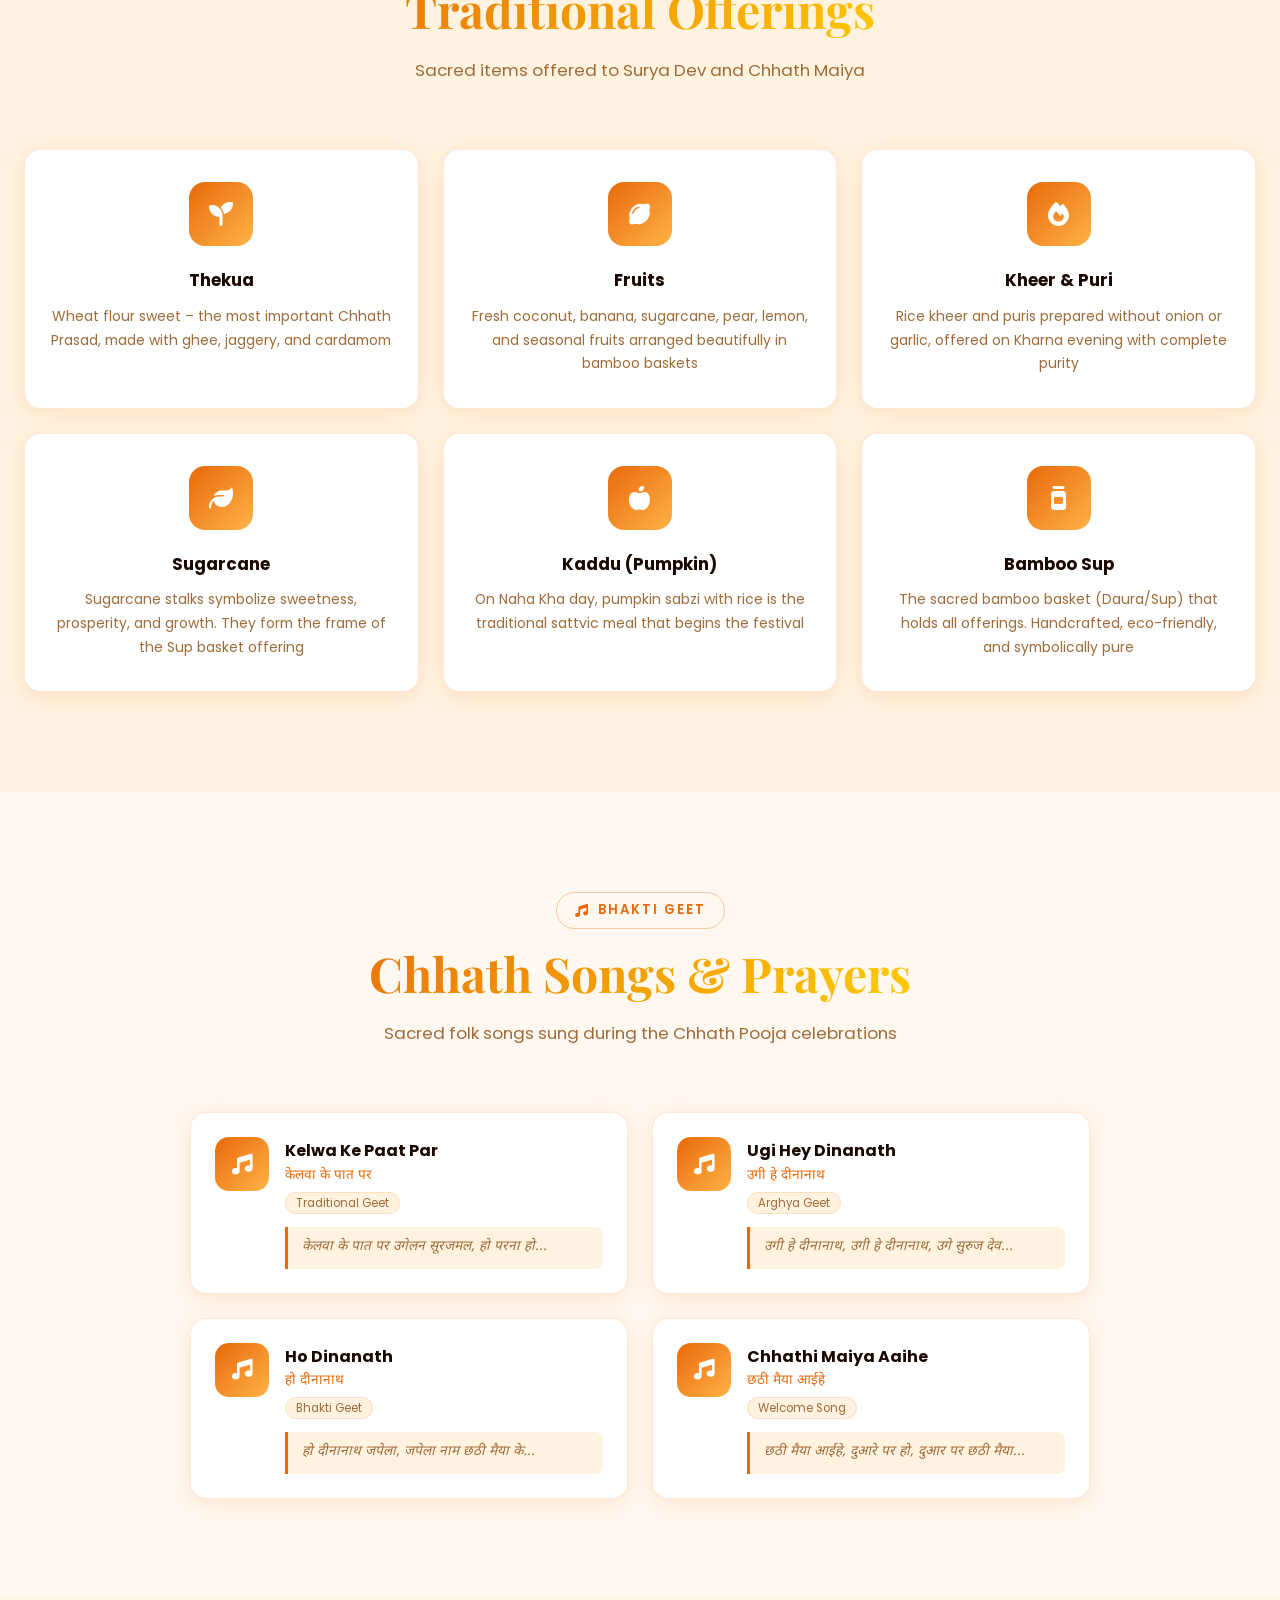
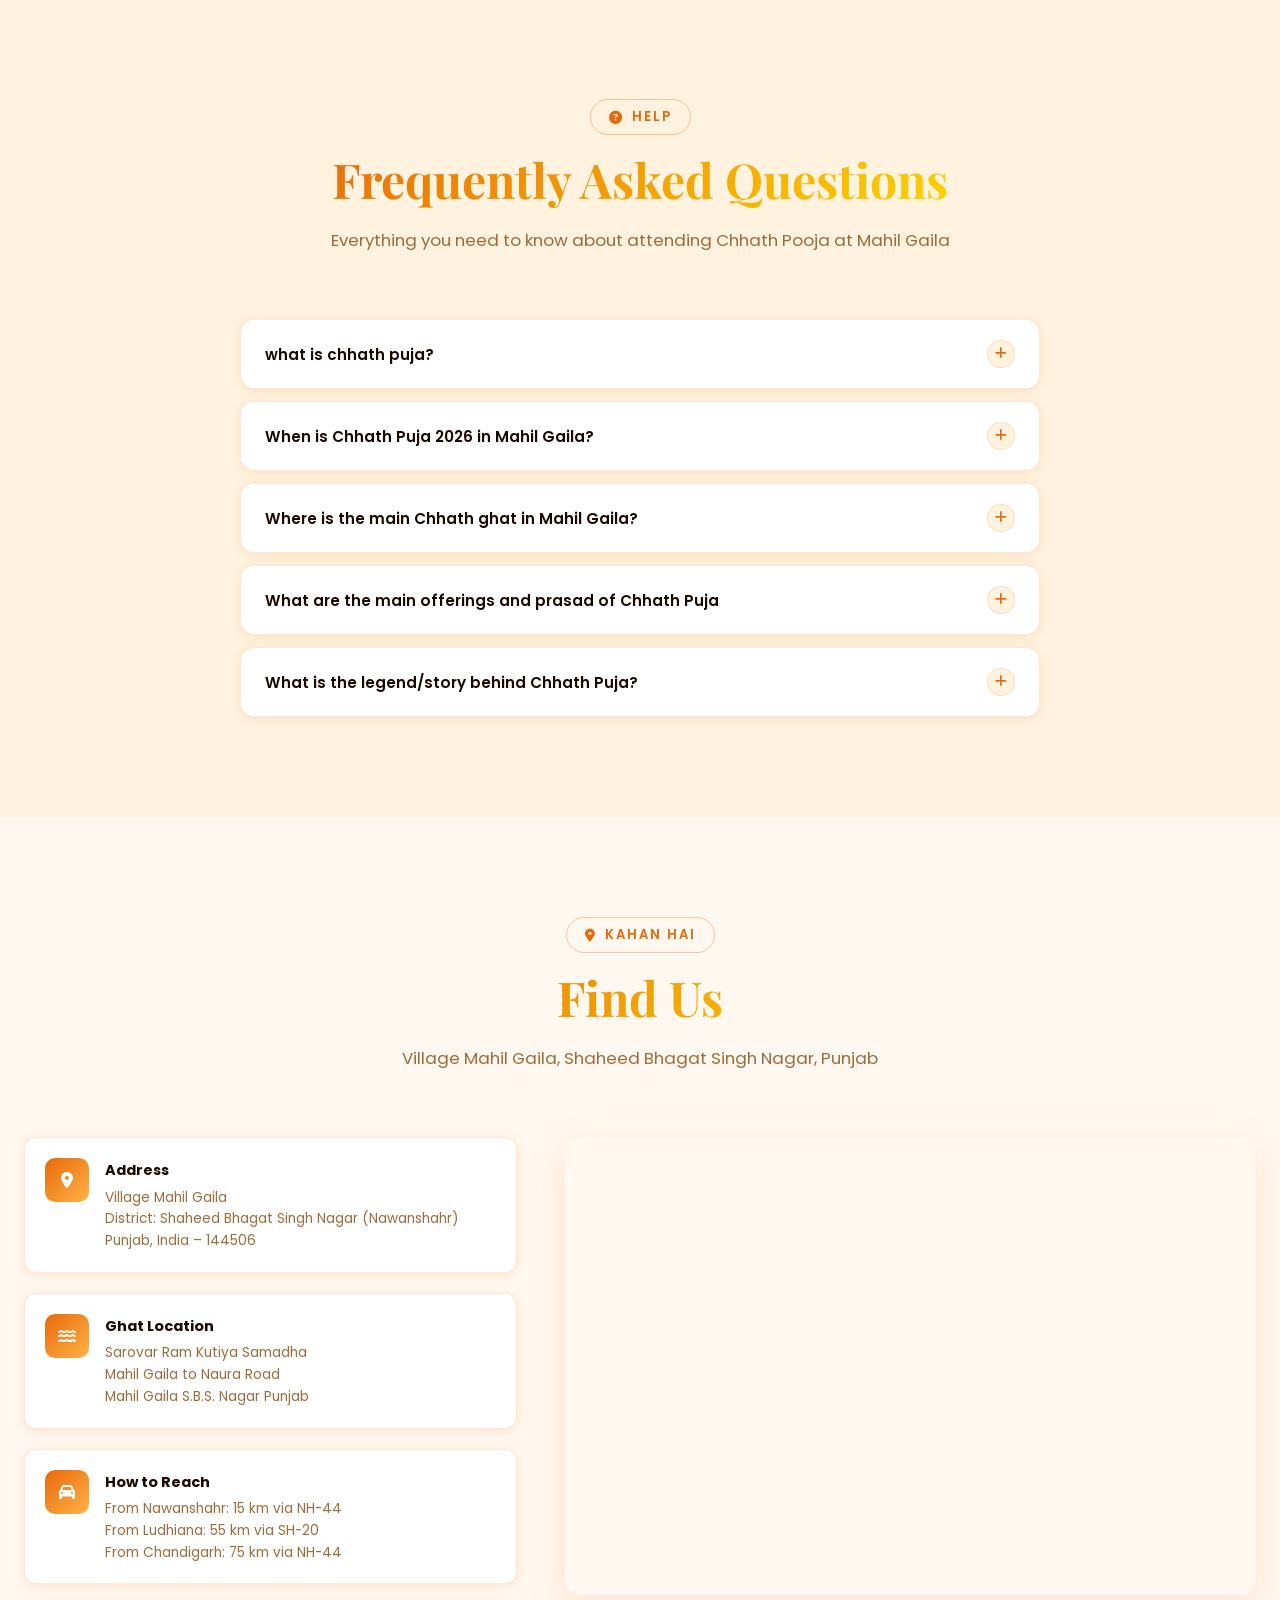
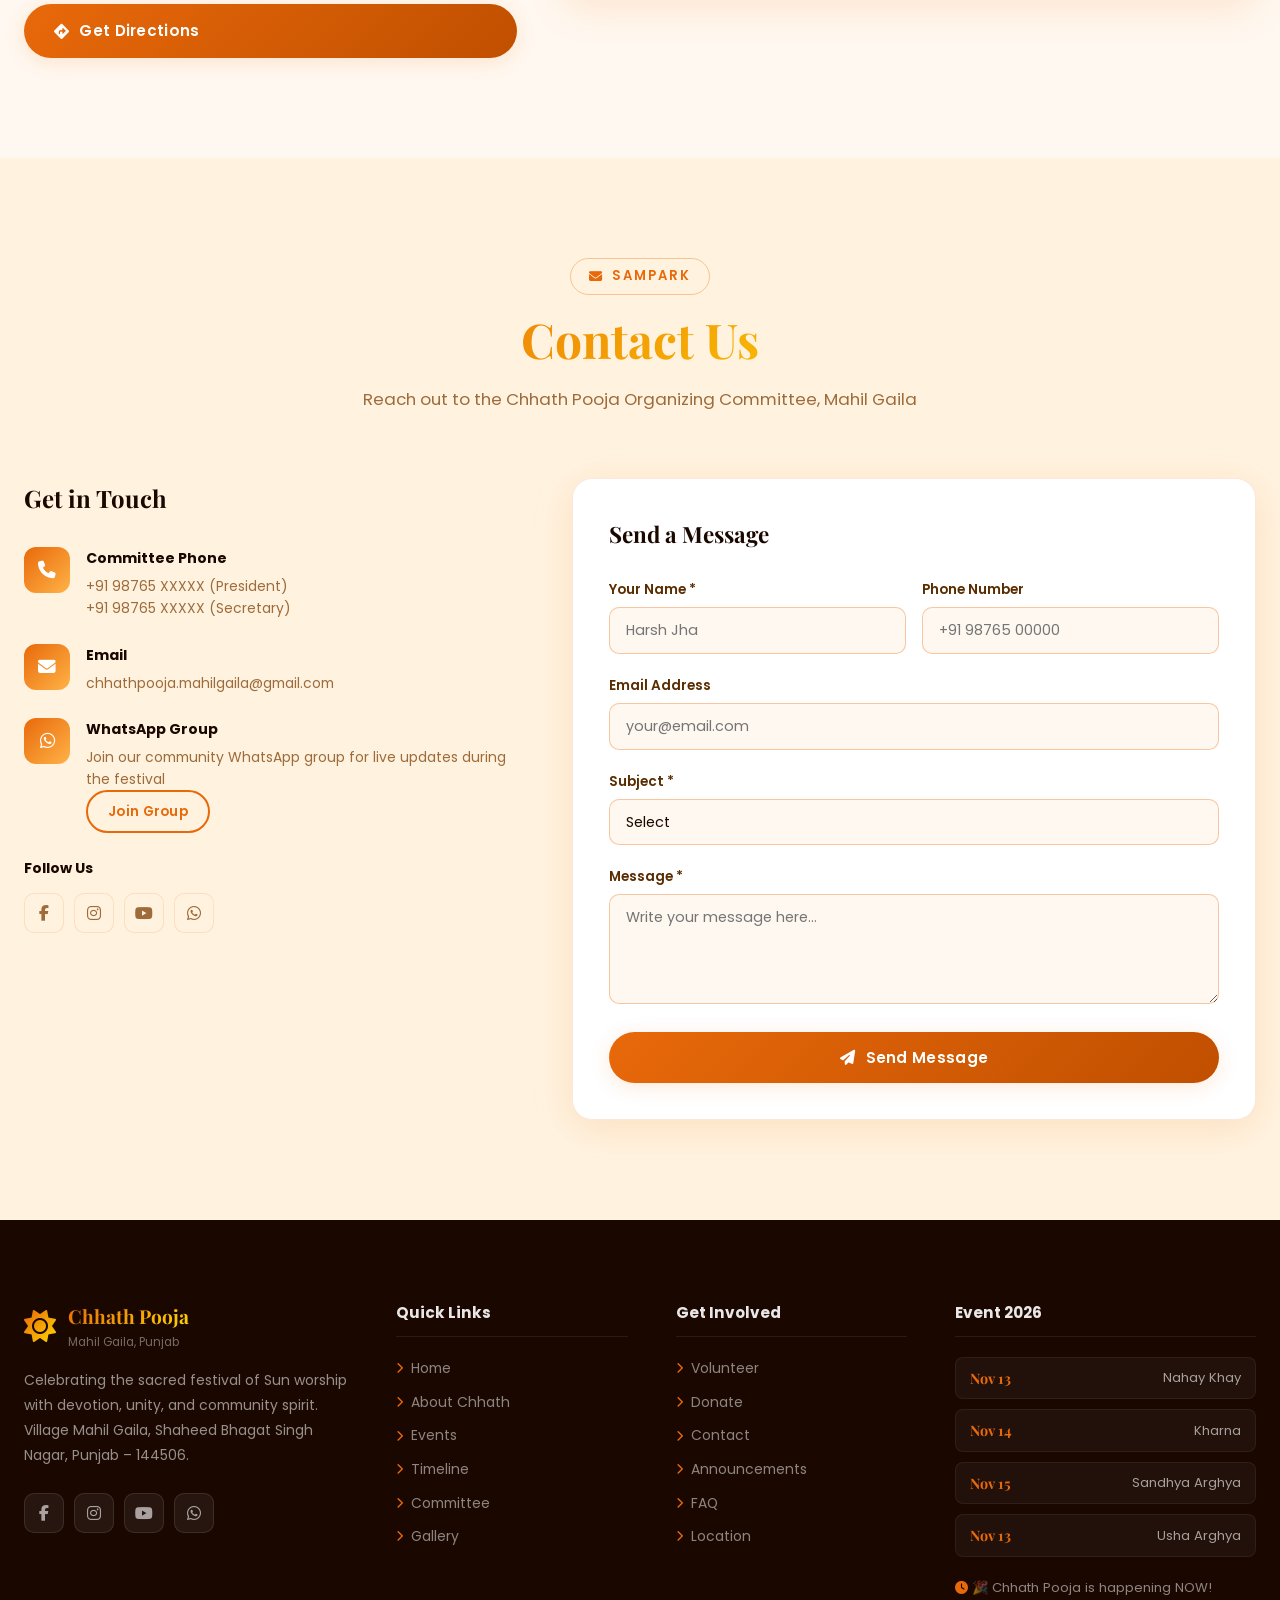
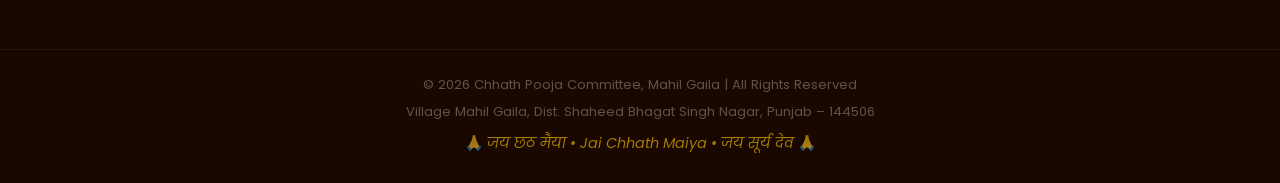
==== commit 3d534ca8: "Update print statement to display 'Goodbye World'" ====
--- a/index.html
+++ b/index.html
@@ -1088,7 +1088,7 @@
 
     <div class="footer-bottom">
       <div class="container">
-        <p>© 2025 Chhath Pooja Committee, Mahil Gaila | All Rights Reserved</p>
+        <p>© 2026 Chhath Pooja Committee, Mahil Gaila | All Rights Reserved</p>
         <p>Village Mahil Gaila, Dist. Shaheed Bhagat Singh Nagar, Punjab – 144506</p>
         <p class="footer-credit">🙏 <em>जय छठ मैया • Jai Chhath Maiya • जय सूर्य देव</em> 🙏</p>
       </div>
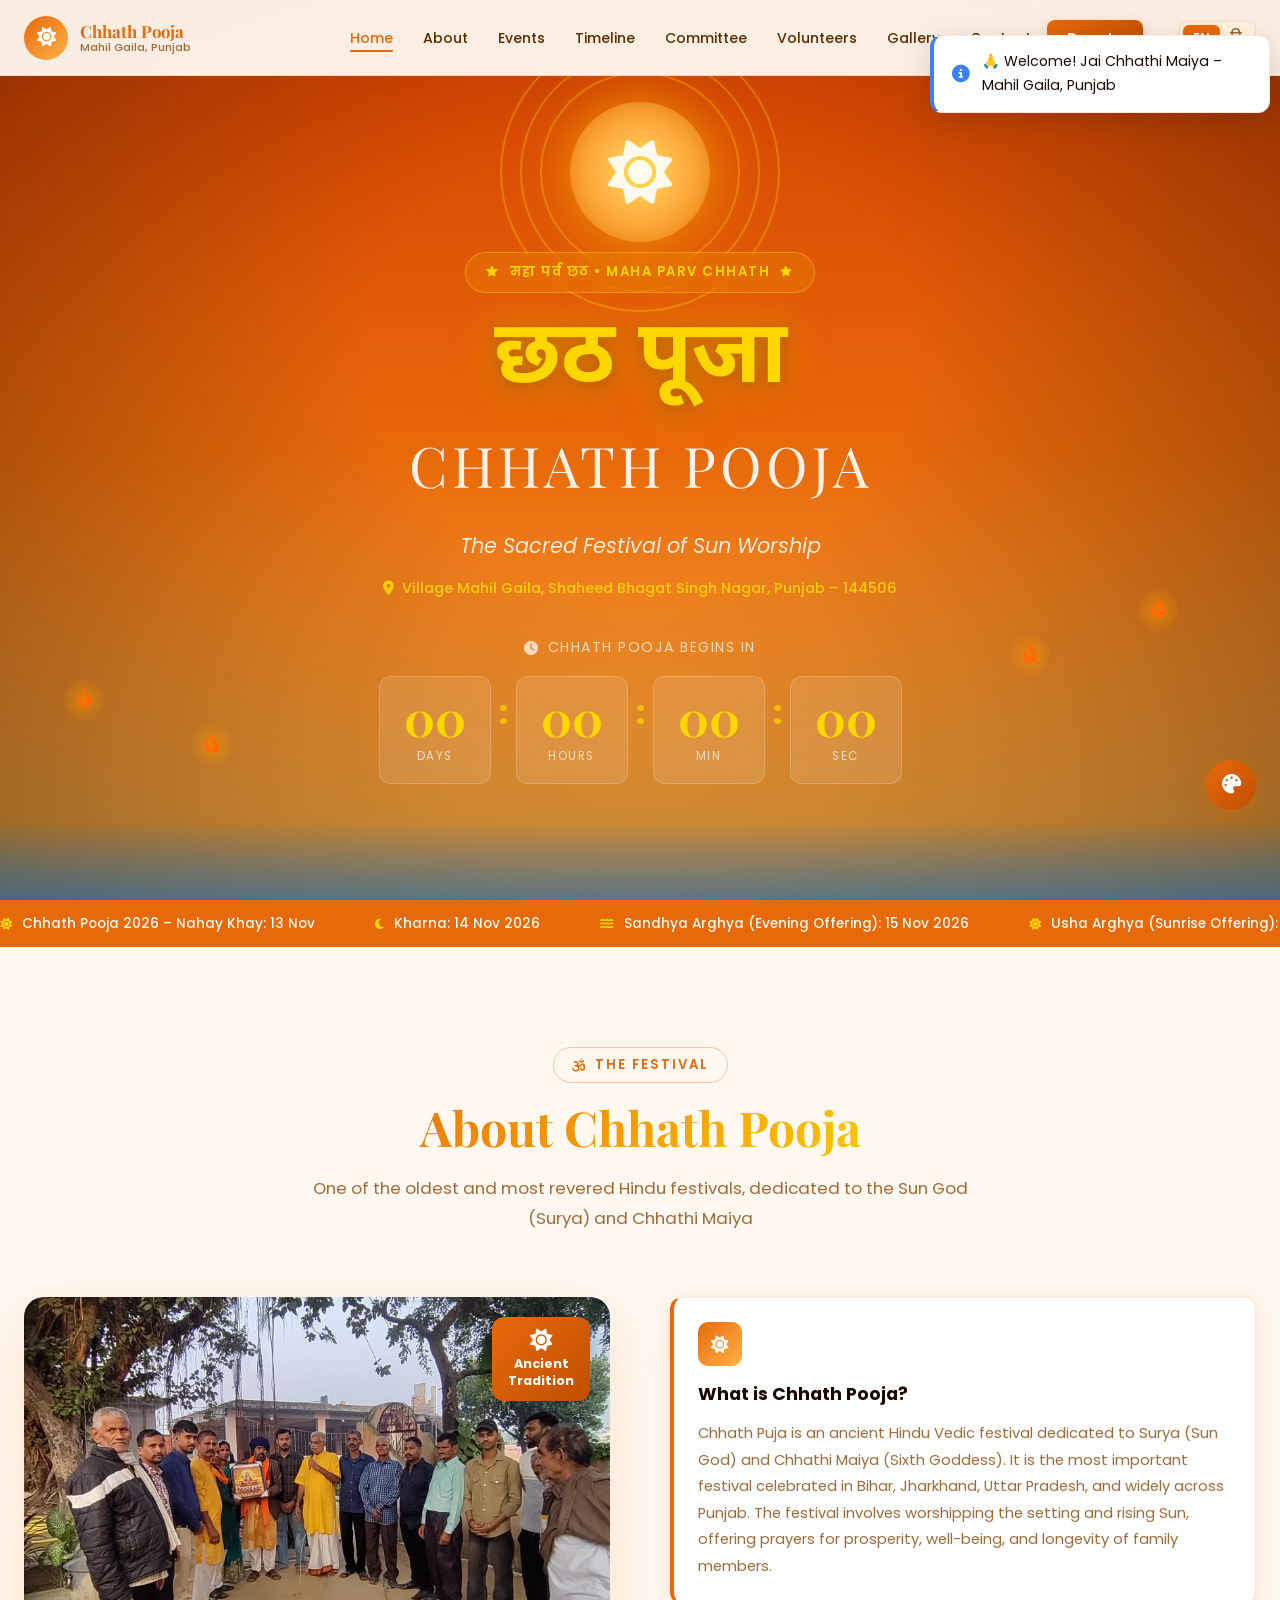
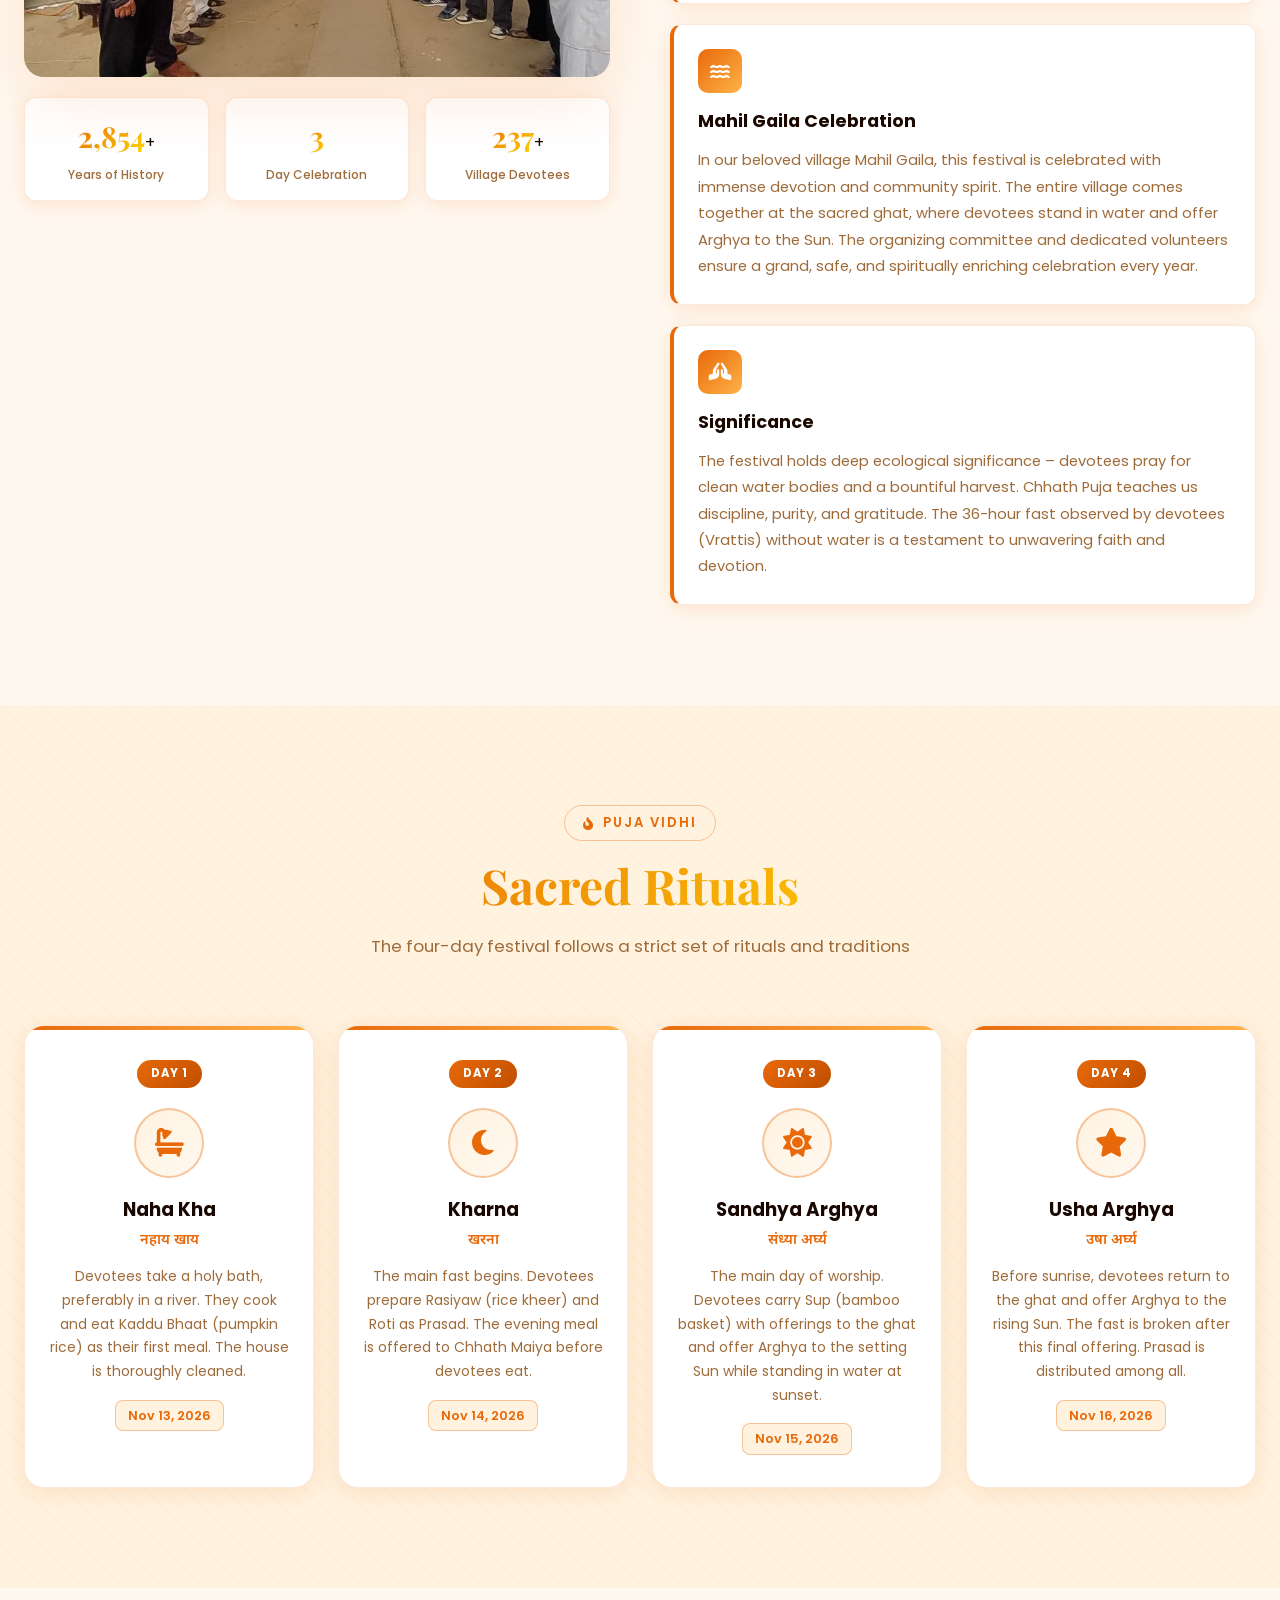
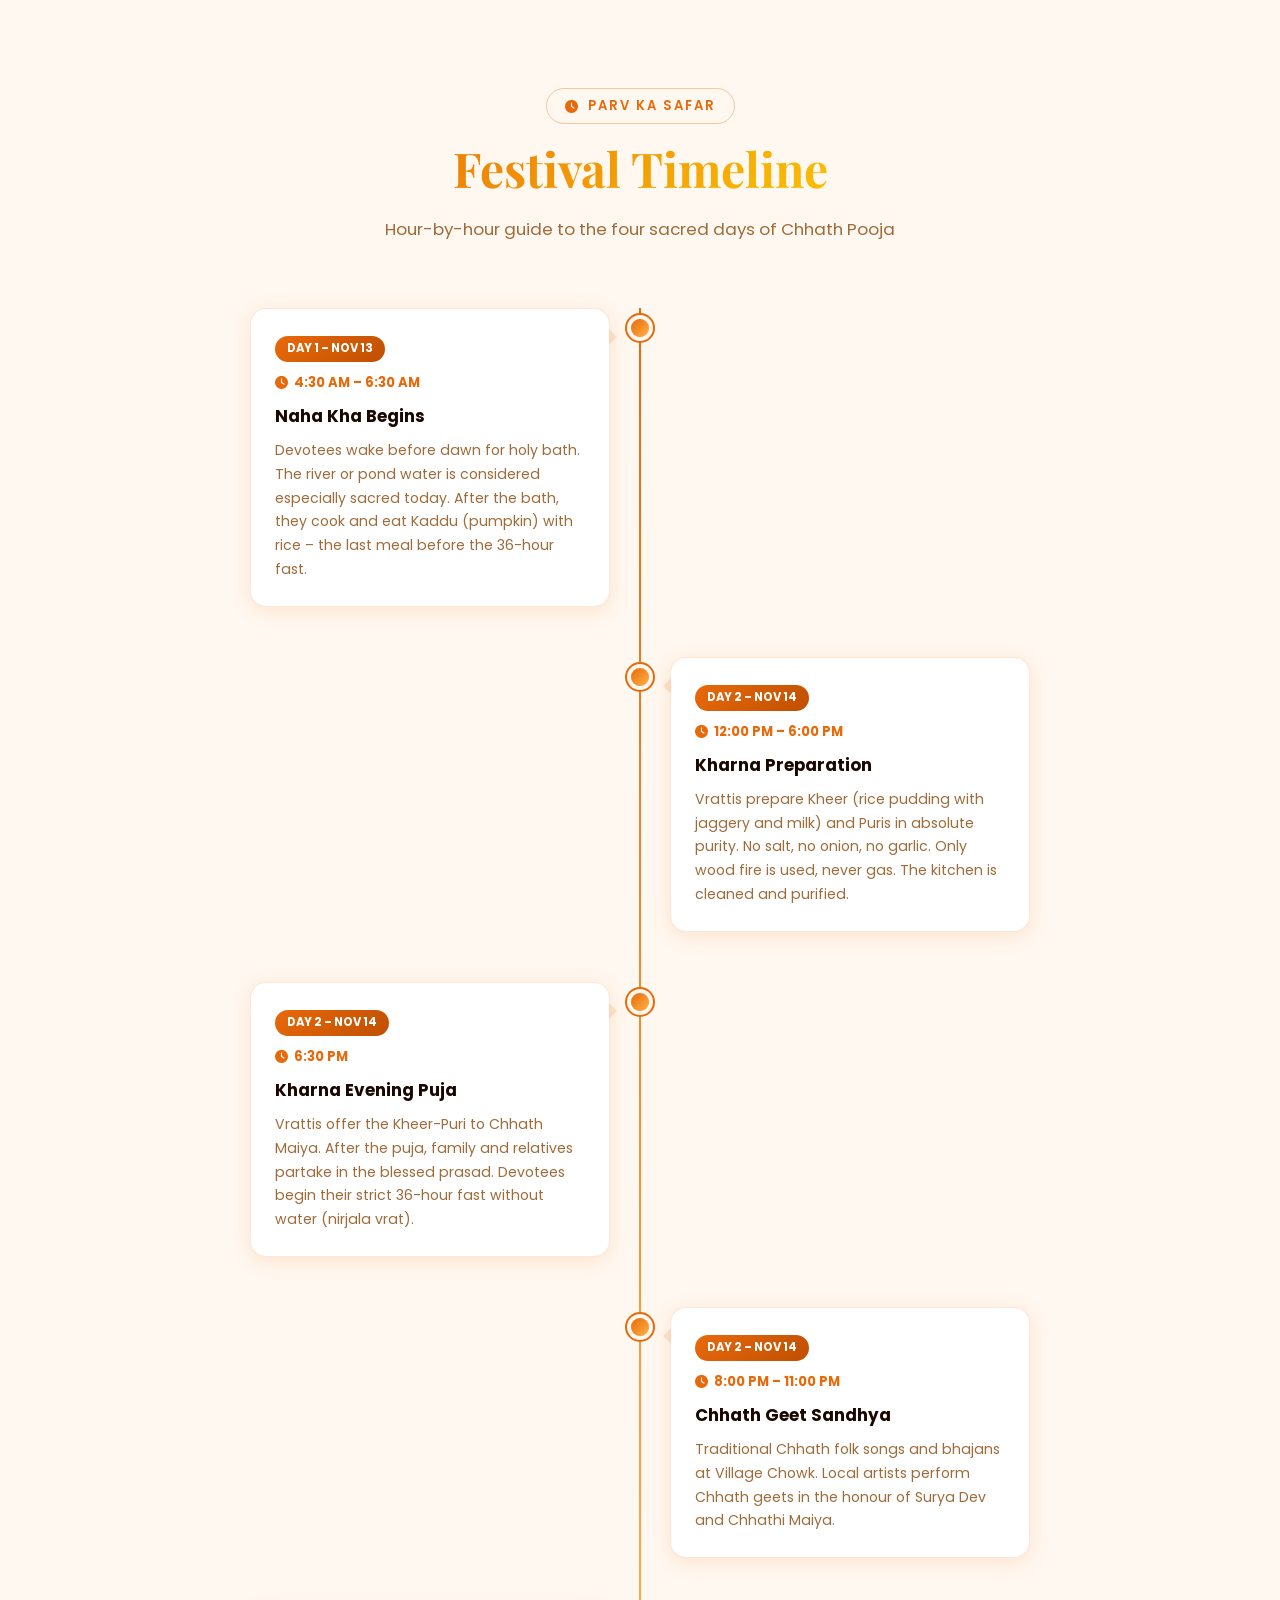
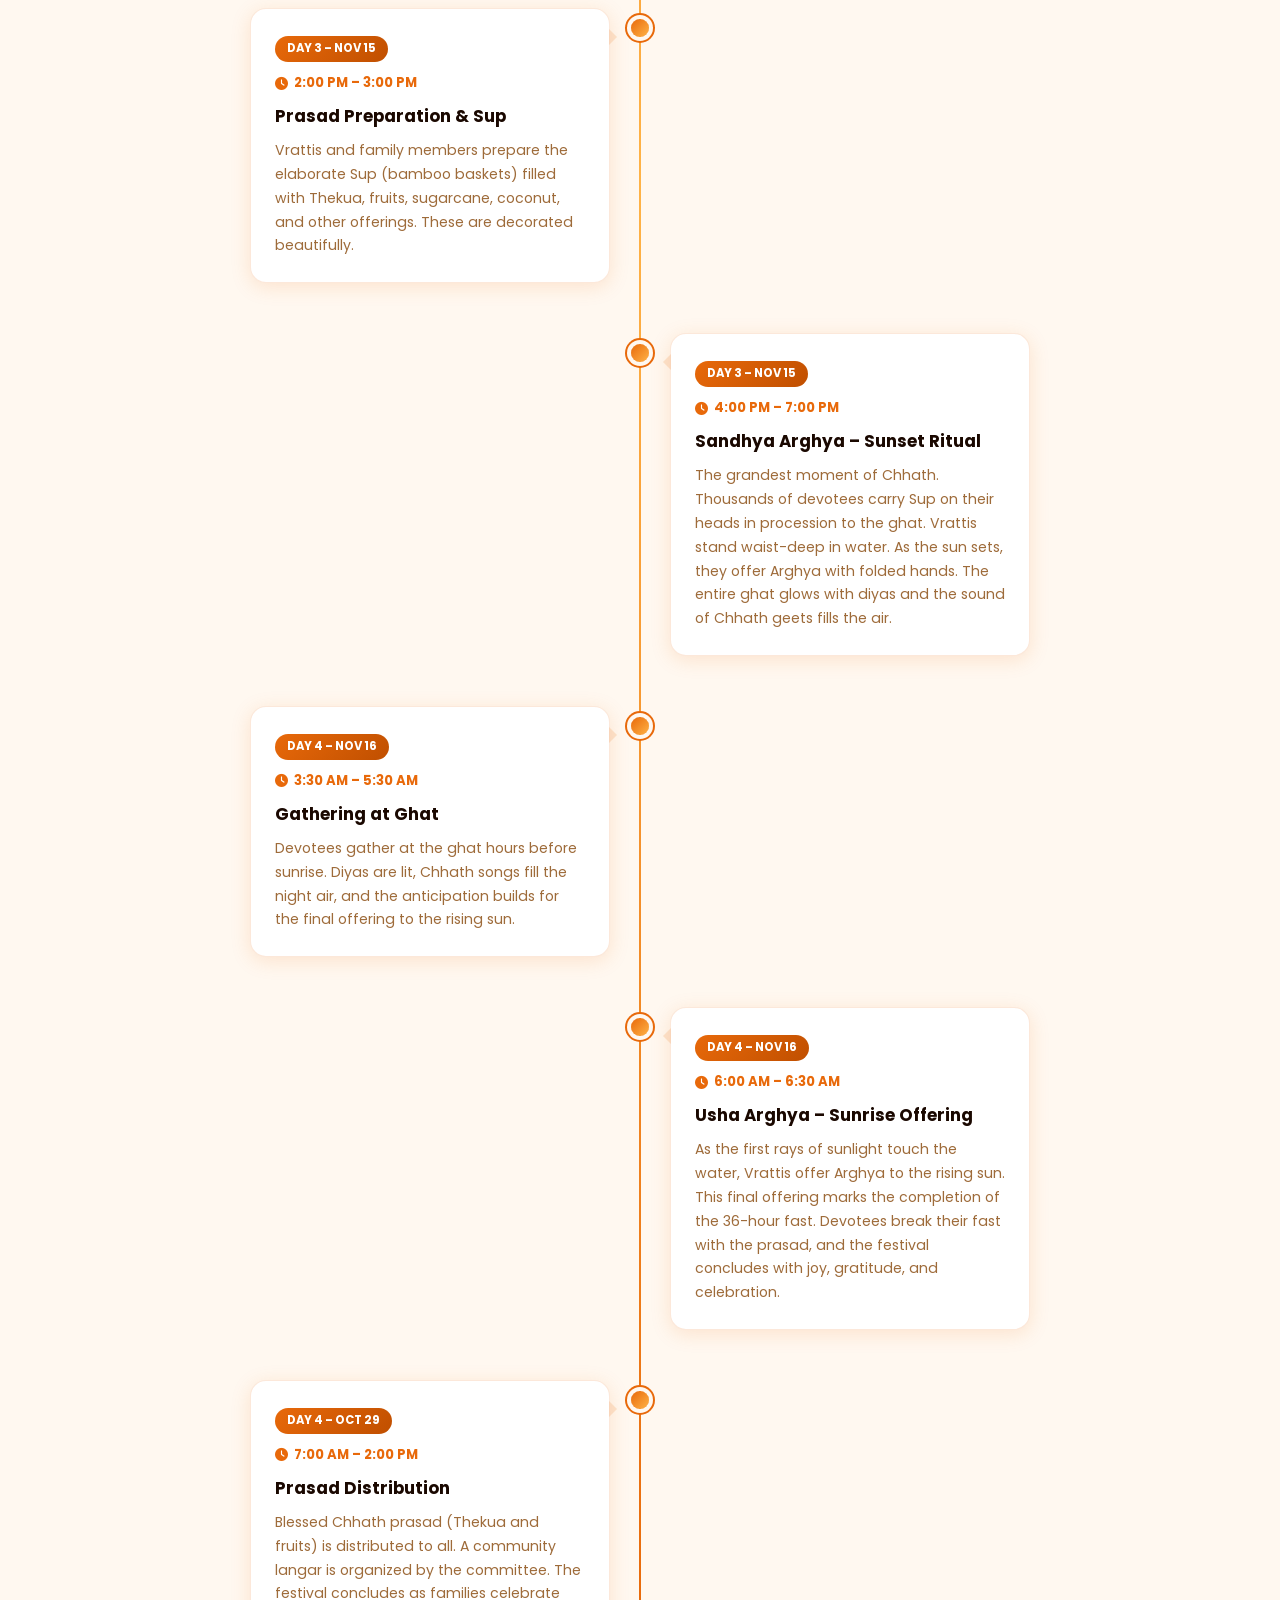
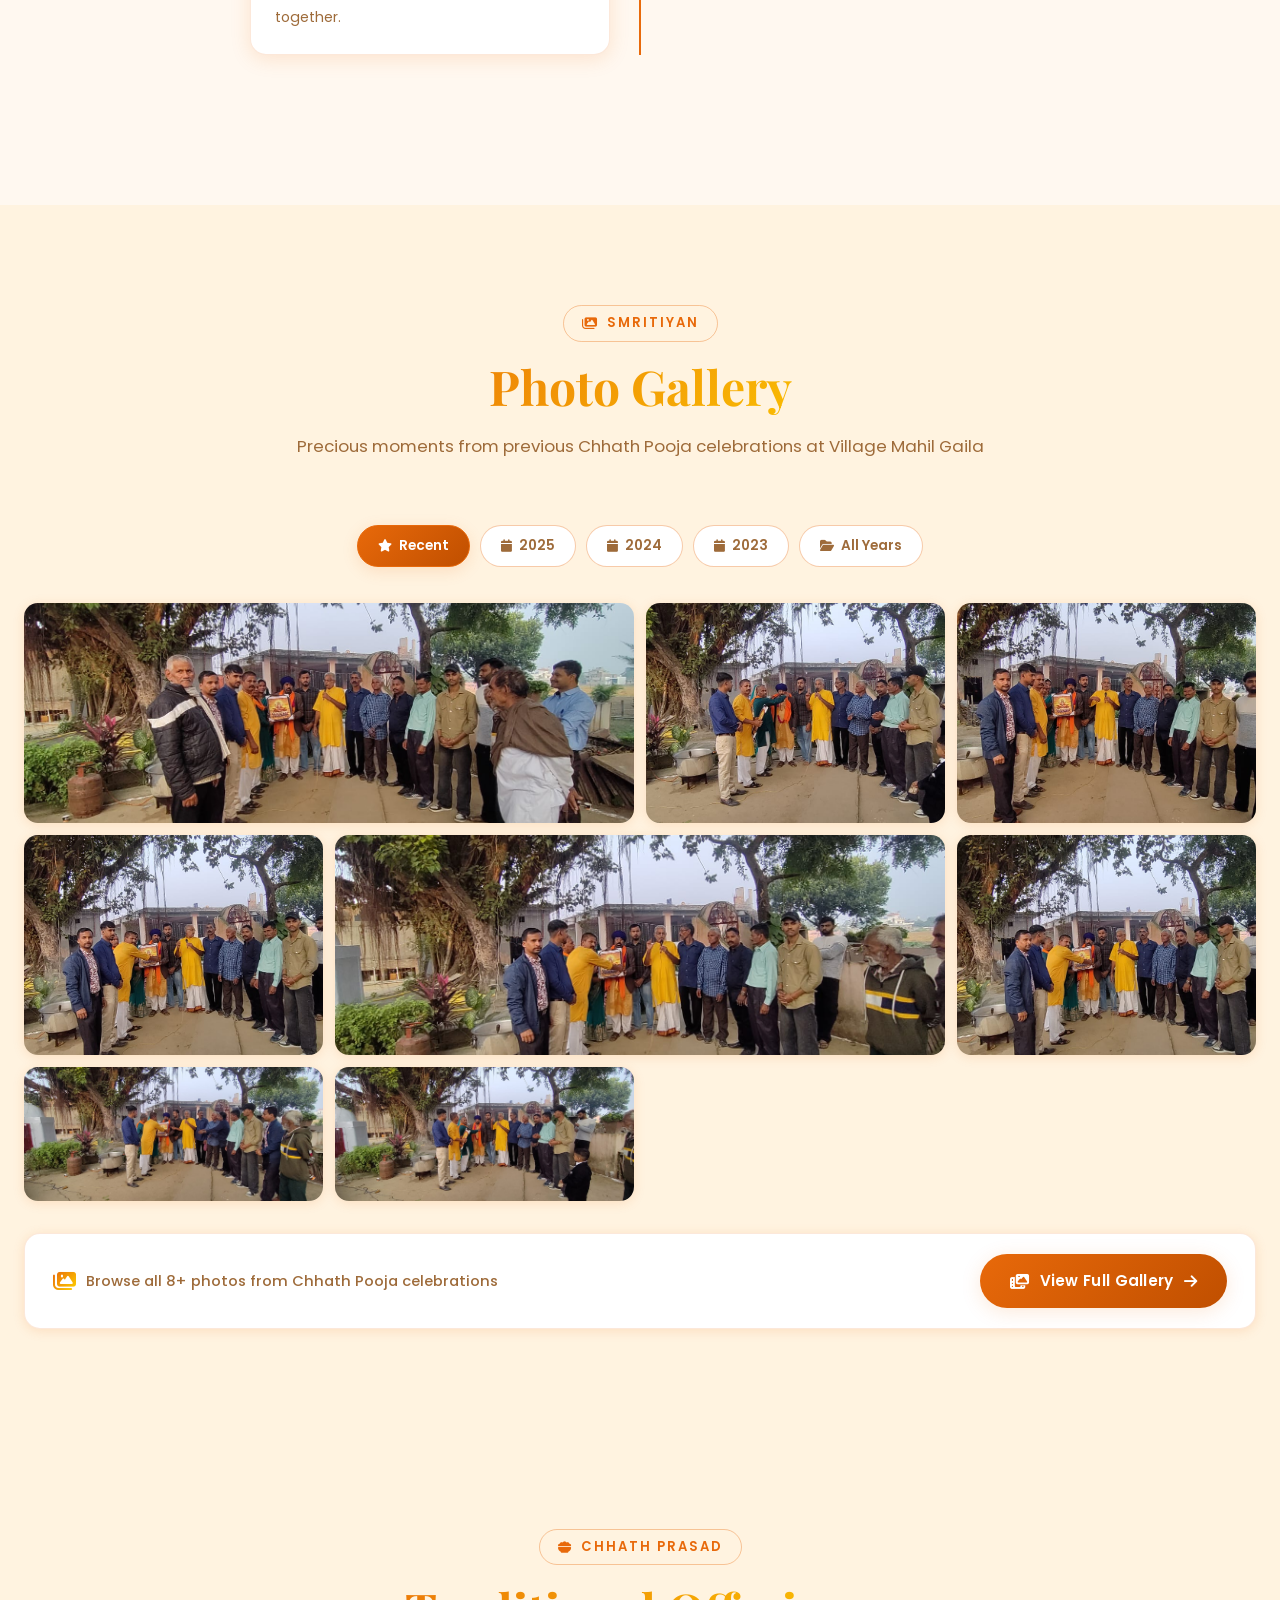
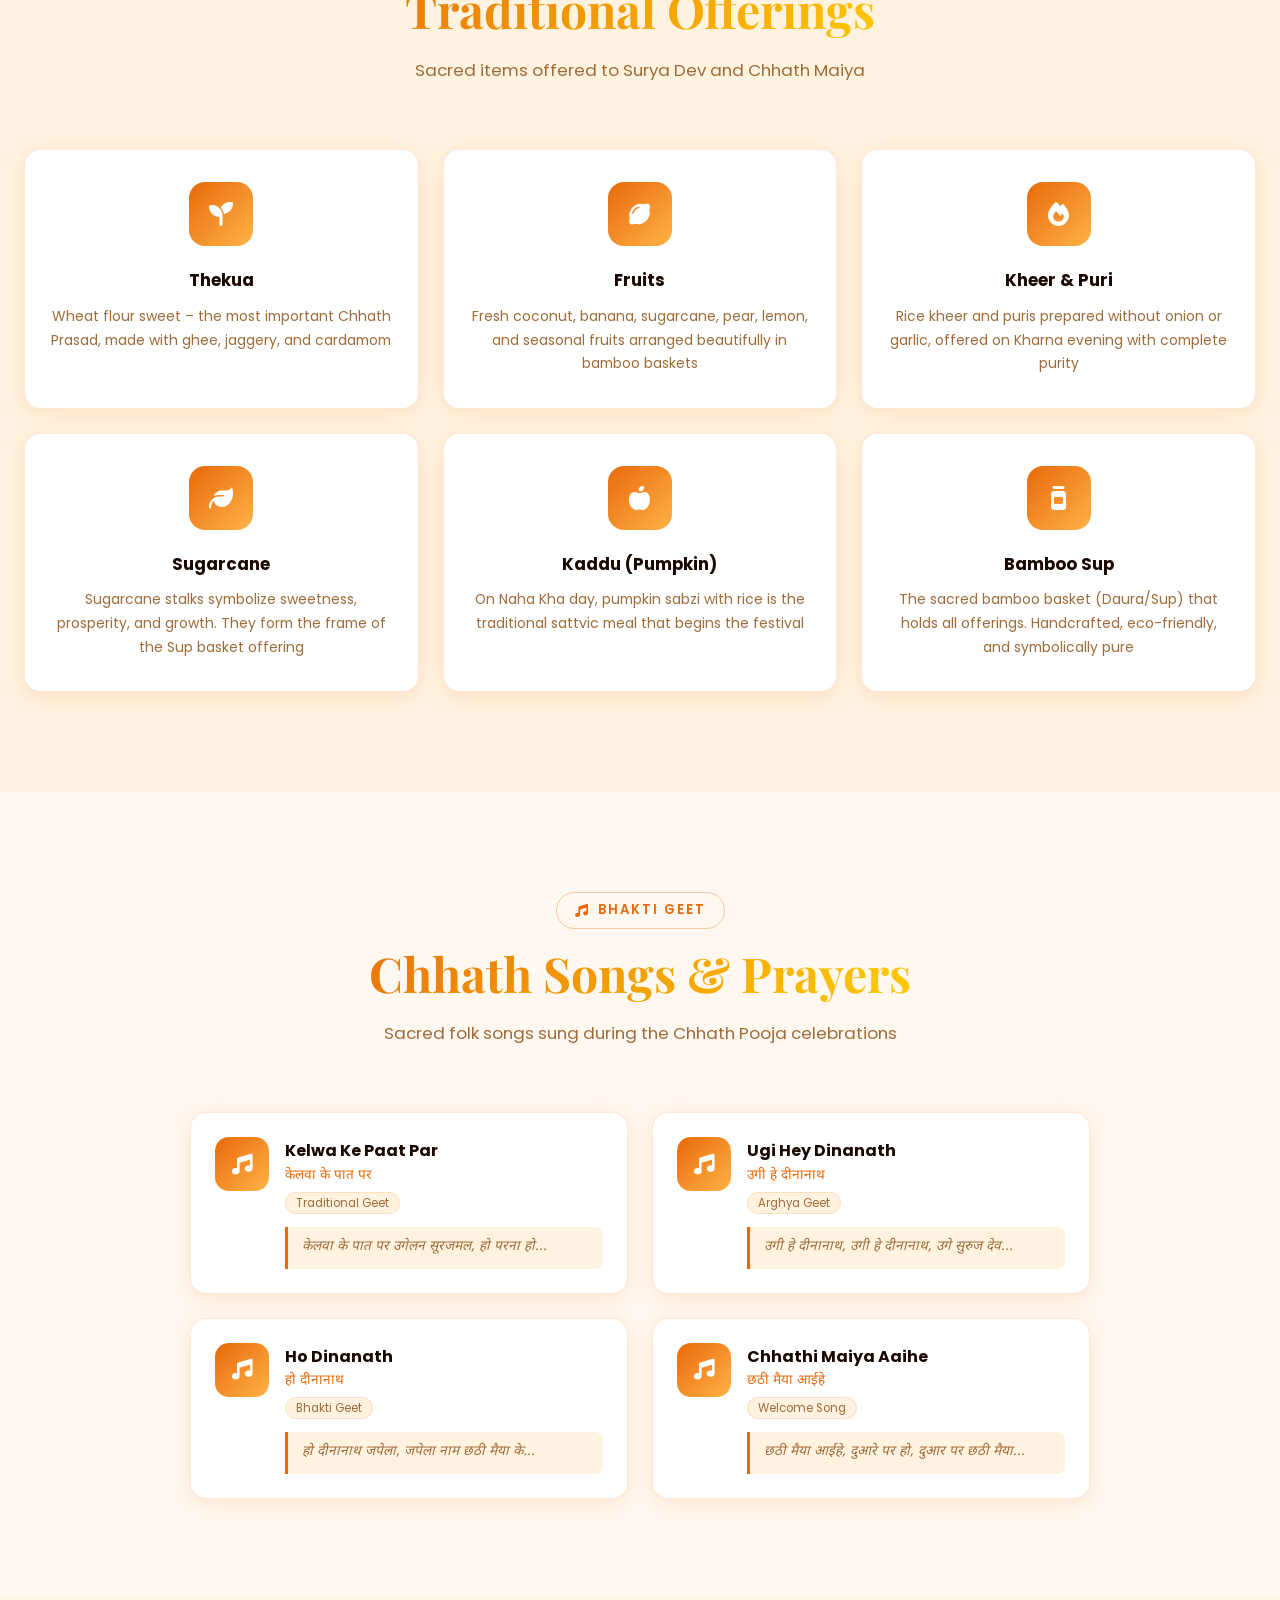
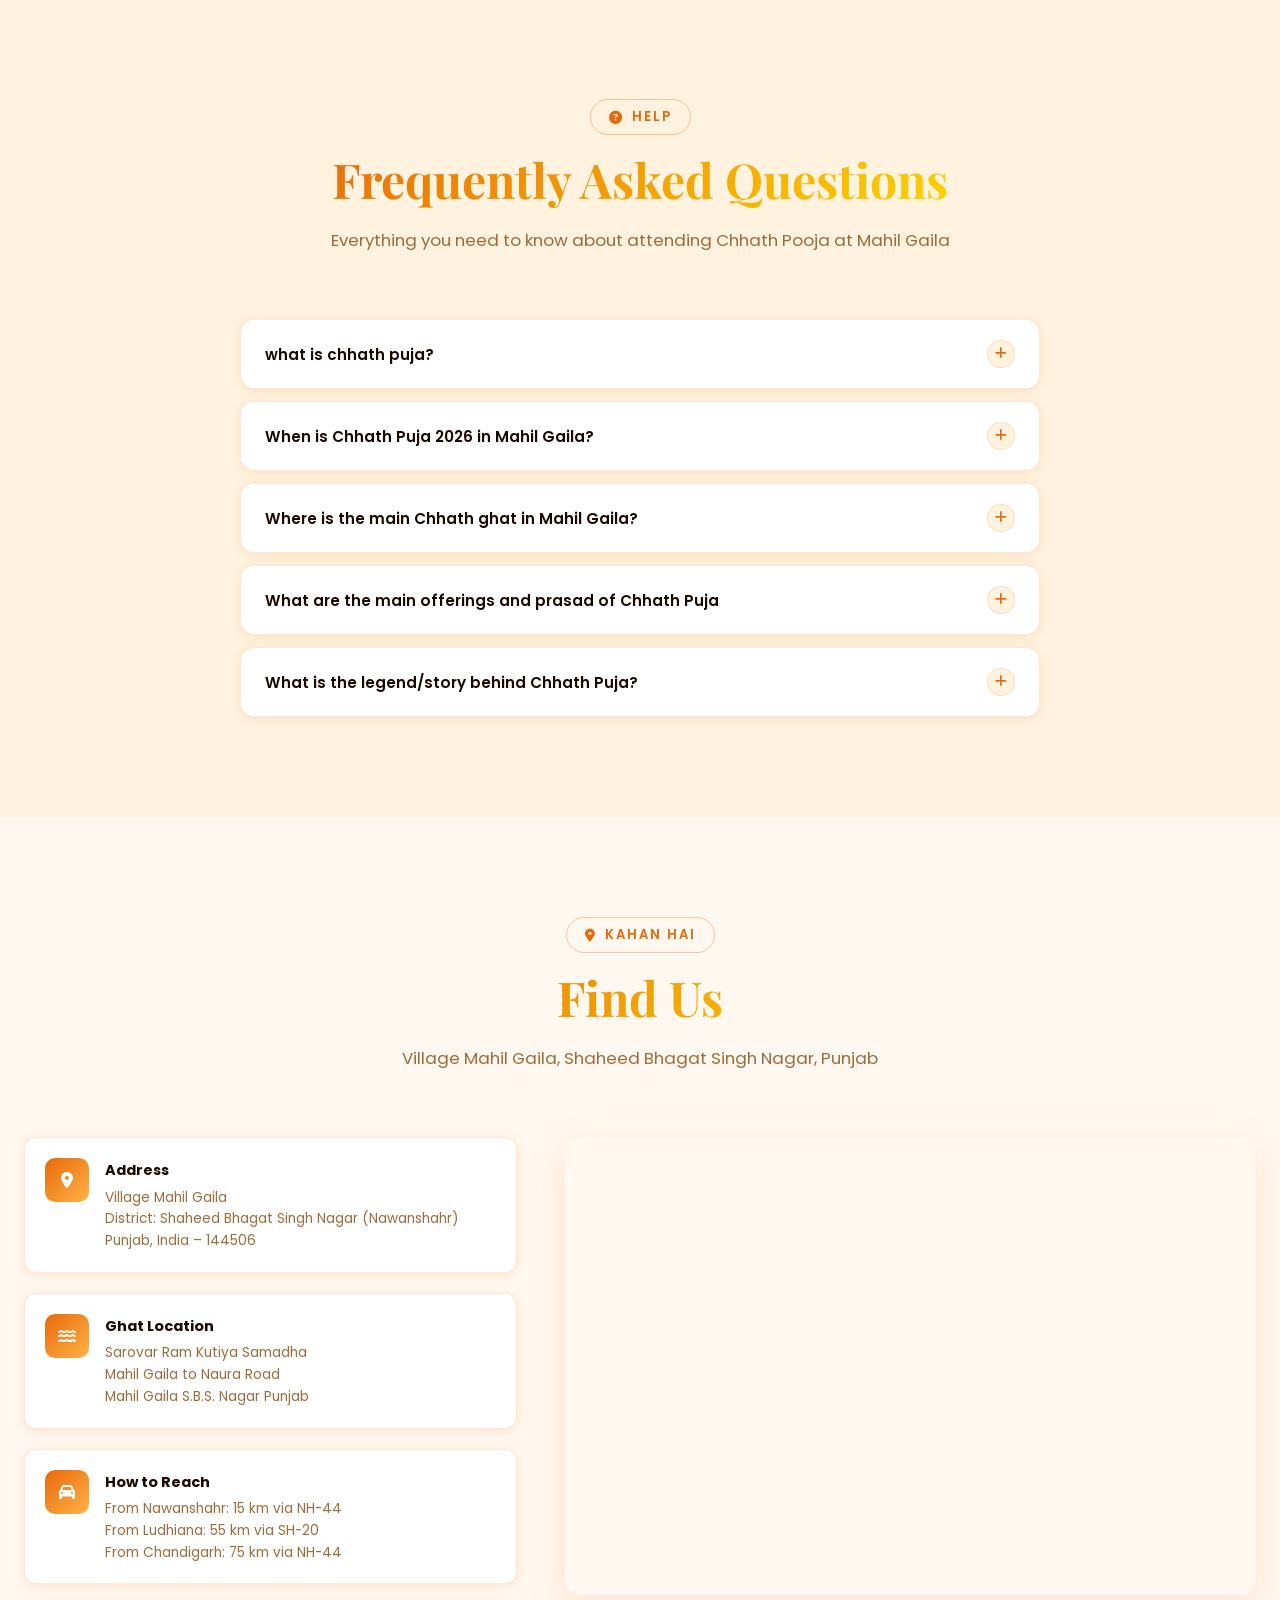
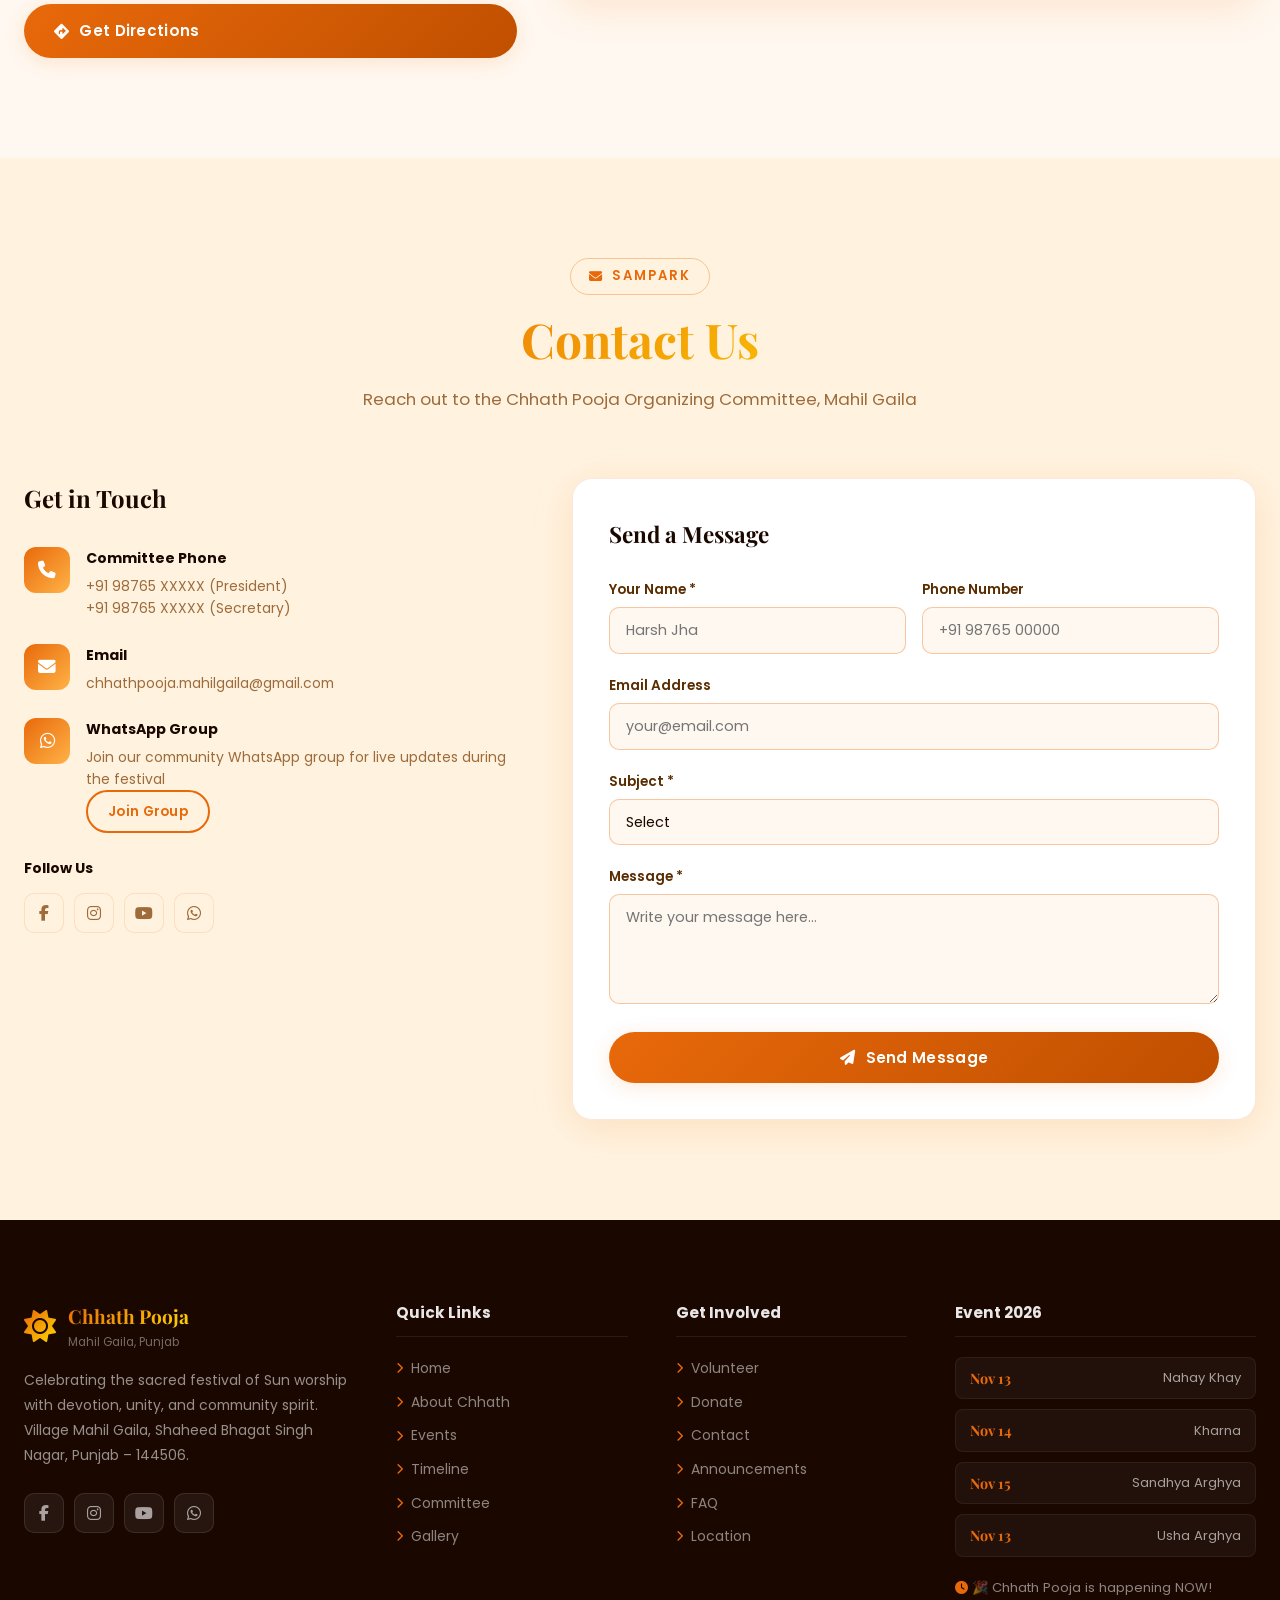
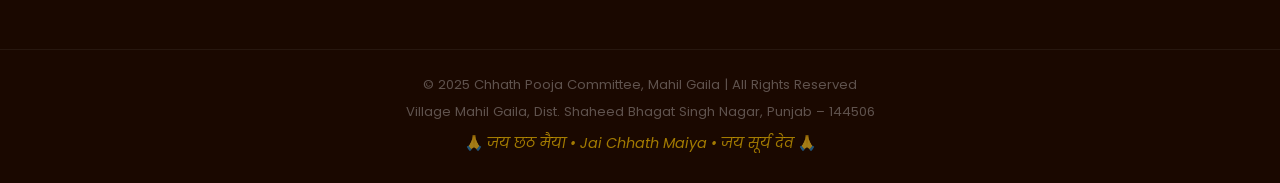
==== commit e8c39852: "Add files via upload" ====
--- a/index.html
+++ b/index.html
@@ -8,7 +8,7 @@
 
   <meta name="description" content="Official Chhath Puja website of Mahil Gaila Village, Shaheed Bhagat Singh Nagar, Punjab. Discover the history, rituals, schedule, gallery, volunteer activities and community celebrations of Chhath Mahaparv." />
 
-  <meta name="keywords" content="Chhath Puja Mahil Gaila, mahil gaila, mahil, gaila, chath, chath website, chath puja punjab Chhath Mahaparv, Mahil Gaila, Chhath Puja Punjab, Chhath Festival, Surya Arghya, Chhathi Maiya, Bihar Festival, Chhath Celebration, Mahil Gaila Village, Shaheed Bhagat Singh Nagar" />
+  <meta name="keywords" content="Chhath Puja 2026, mahil gaila, mahil, gaila, chath, chath website, chath puja punjab Chhath Mahaparv, Mahil Gaila, Chhath Puja Punjab, Chhath Festival, Surya Arghya, Chhathi Maiya, Bihar Festival, Chhath Celebration, Mahil Gaila Village, Shaheed Bhagat Singh Nagar" />
 
   <meta name="author" content="Chhath Puja Committee Mahil Gaila" />
   <meta name="robots" content="index, follow" />
@@ -18,19 +18,19 @@
 
   <!-- Open Graph -->
 
-  <meta property="og:title" content="Chhath Puja | Mahil Gaila Village, Punjab" />
+  <meta property="og:title" content="Chhath Puja 2026 | Mahil Gaila Village, Punjab" />
   <meta property="og:description" content="Official website of Chhath Puja Mahaparv celebrated in Mahil Gaila Village, Punjab. Explore traditions, rituals, schedules and community participation." />
   <meta property="og:type" content="website" />
   <meta property="og:url" content="https://chathpujamahilgaila.vercel.app/" />
   <meta property="og:site_name" content="Chhath Puja Mahil Gaila" />
-  <meta property="og:image" content="https://chathpujamahilgaila.vercel.app/360_F_471638768_BKlhSvcji98ew6Nn9tW8WfmDifZCabfJ.jpg" />
+  <meta property="og:image" content="https://chathpujamahilgaila.vercel.app/favimg.jpg" />
 
   <!-- Twitter -->
 
   <meta name="twitter:card" content="summary_large_image" />
   <meta name="twitter:title" content="Chhath Puja 2026 | Mahil Gaila Village" />
   <meta name="twitter:description" content="Official Chhath Mahaparv website of Mahil Gaila Village, Punjab." />
-  <meta name="twitter:image" content="https://chathpujamahilgaila.vercel.app/360_F_471638768_BKlhSvcji98ew6Nn9tW8WfmDifZCabfJ.jpg" />
+  <meta name="twitter:image" content="https://chathpujamahilgaila.vercel.app/favimg.jpg" />
 
   <!-- Google Fonts -->
 
@@ -53,33 +53,27 @@
 
   <!-- Favicon -->
 
-  <link rel="icon" type="image/png" href="360_F_471638768_BKlhSvcji98ew6Nn9tW8WfmDifZCabfJ.jpg">
+  <link rel="icon" type="image/png" href="favimg.jpg">
 
   <!-- Structured Data -->
 
-  <script type="application/ld+json">
-  {
-    "@context": "https://schema.org",
-    "@type": "Festival",
-    "name": "Chhath Puja Mahaparv 2026",
-    "description": "Annual Chhath Puja celebration organized by the Chhath Puja Committee of Mahil Gaila Village.",
-    "url": "https://chathpujamahilgaila.vercel.app/",
-    "location": {
-      "@type": "Place",
-      "name": "Mahil Gaila Village",
-      "address": {
-        "@type": "PostalAddress",
-        "addressLocality": "Mahil Gaila",
-        "addressRegion": "Punjab",
-        "addressCountry": "India"
-      }
-    },
-    "organizer": {
-      "@type": "Organization",
-      "name": "Chhath Puja Committee Mahil Gaila"
-    }
+<script type="application/ld+json">
+{
+  "@context":"https://schema.org",
+  "@type":"Organization",
+  "name":"Chhath Puja Committee Mahil Gaila",
+  "url":"https://chathpujamahilgaila.vercel.app/",
+  "description":"Official website of Chhath Puja Committee Mahil Gaila.",
+  "logo":"https://chathpujamahilgaila.vercel.app/favimg.jpg",
+  "address":{
+    "@type":"PostalAddress",
+    "addressLocality":"Mahil Gaila",
+    "addressRegion":"Punjab",
+    "addressCountry":"India"
   }
-  </script>
+}
+
+</script>
 
 </head>
 
@@ -1088,7 +1082,7 @@
 
     <div class="footer-bottom">
       <div class="container">
-        <p>© 2026 Chhath Pooja Committee, Mahil Gaila | All Rights Reserved</p>
+        <p>© 2025 Chhath Pooja Committee, Mahil Gaila | All Rights Reserved</p>
         <p>Village Mahil Gaila, Dist. Shaheed Bhagat Singh Nagar, Punjab – 144506</p>
         <p class="footer-credit">🙏 <em>जय छठ मैया • Jai Chhath Maiya • जय सूर्य देव</em> 🙏</p>
       </div>
@@ -1103,4 +1097,4 @@
   <script src="data.js"></script>
   <script src="main.js"></script>
 </body>
-</html>
+</html>
